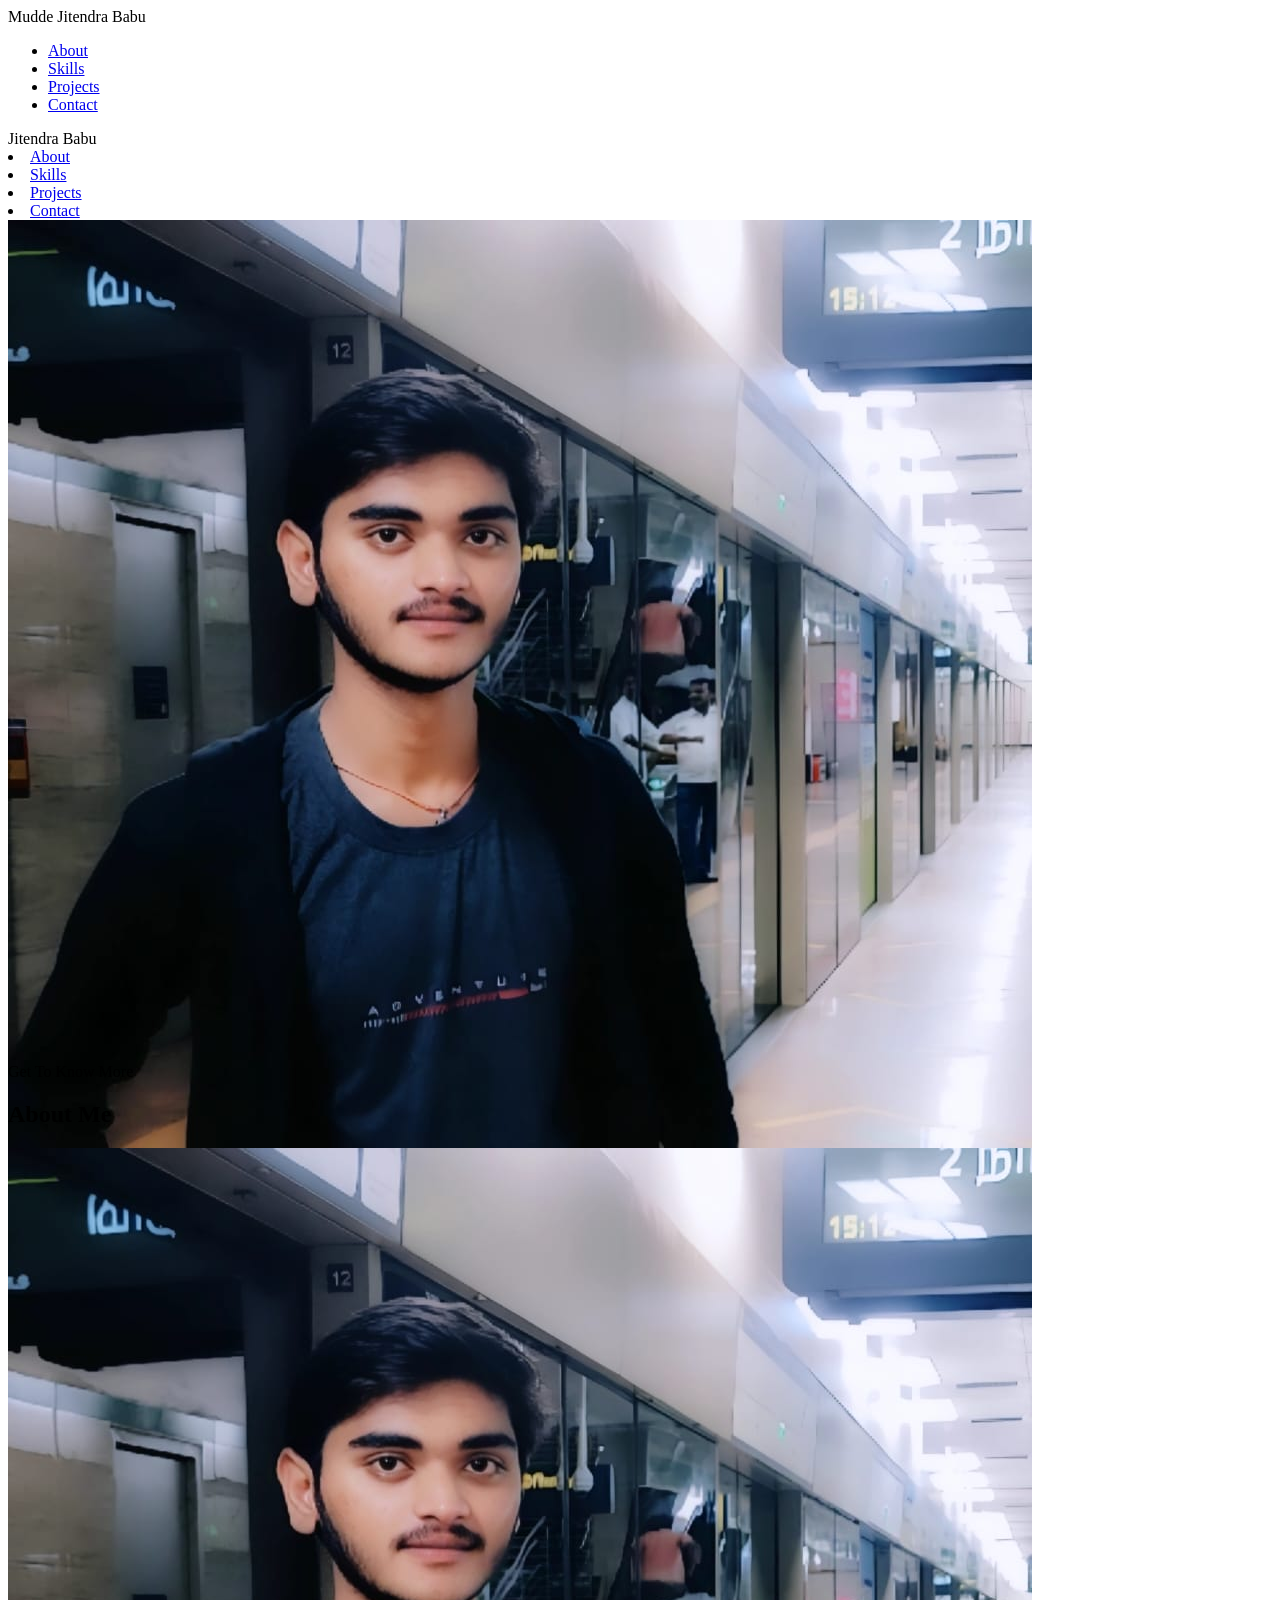
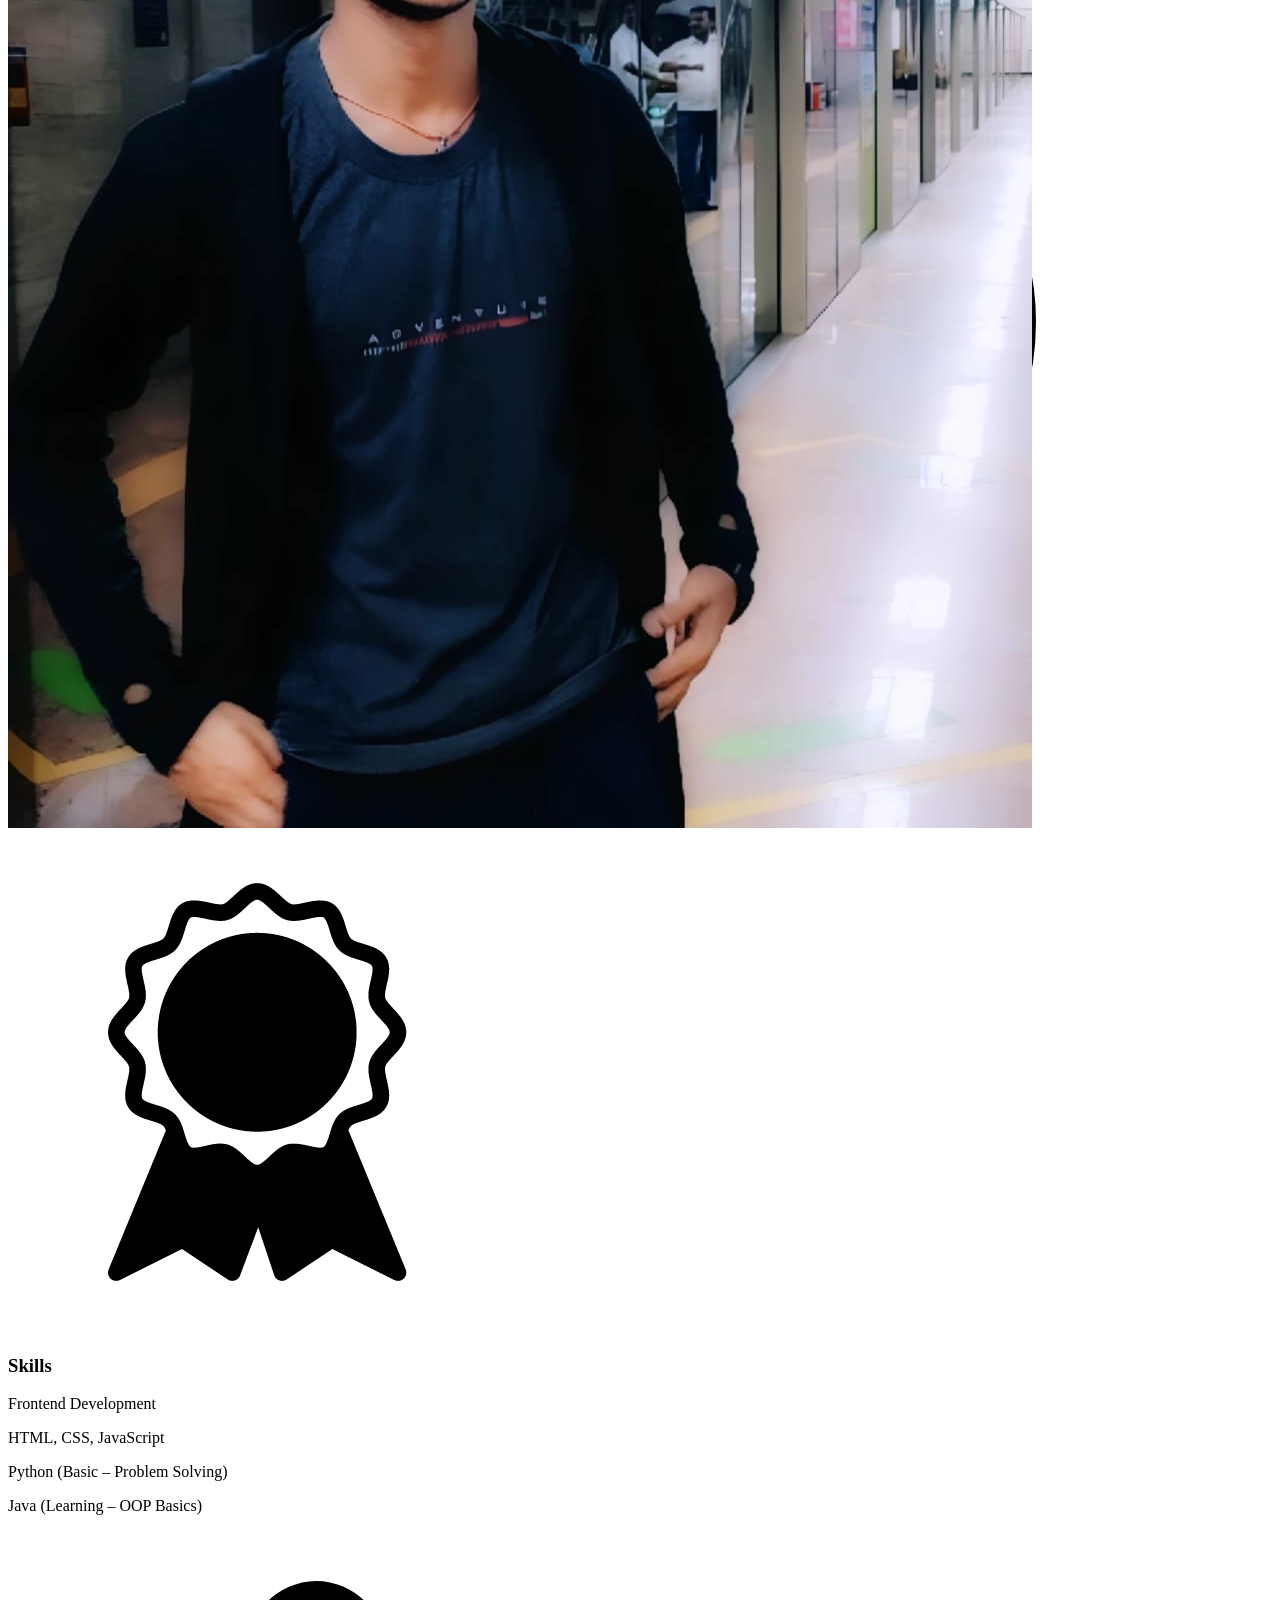
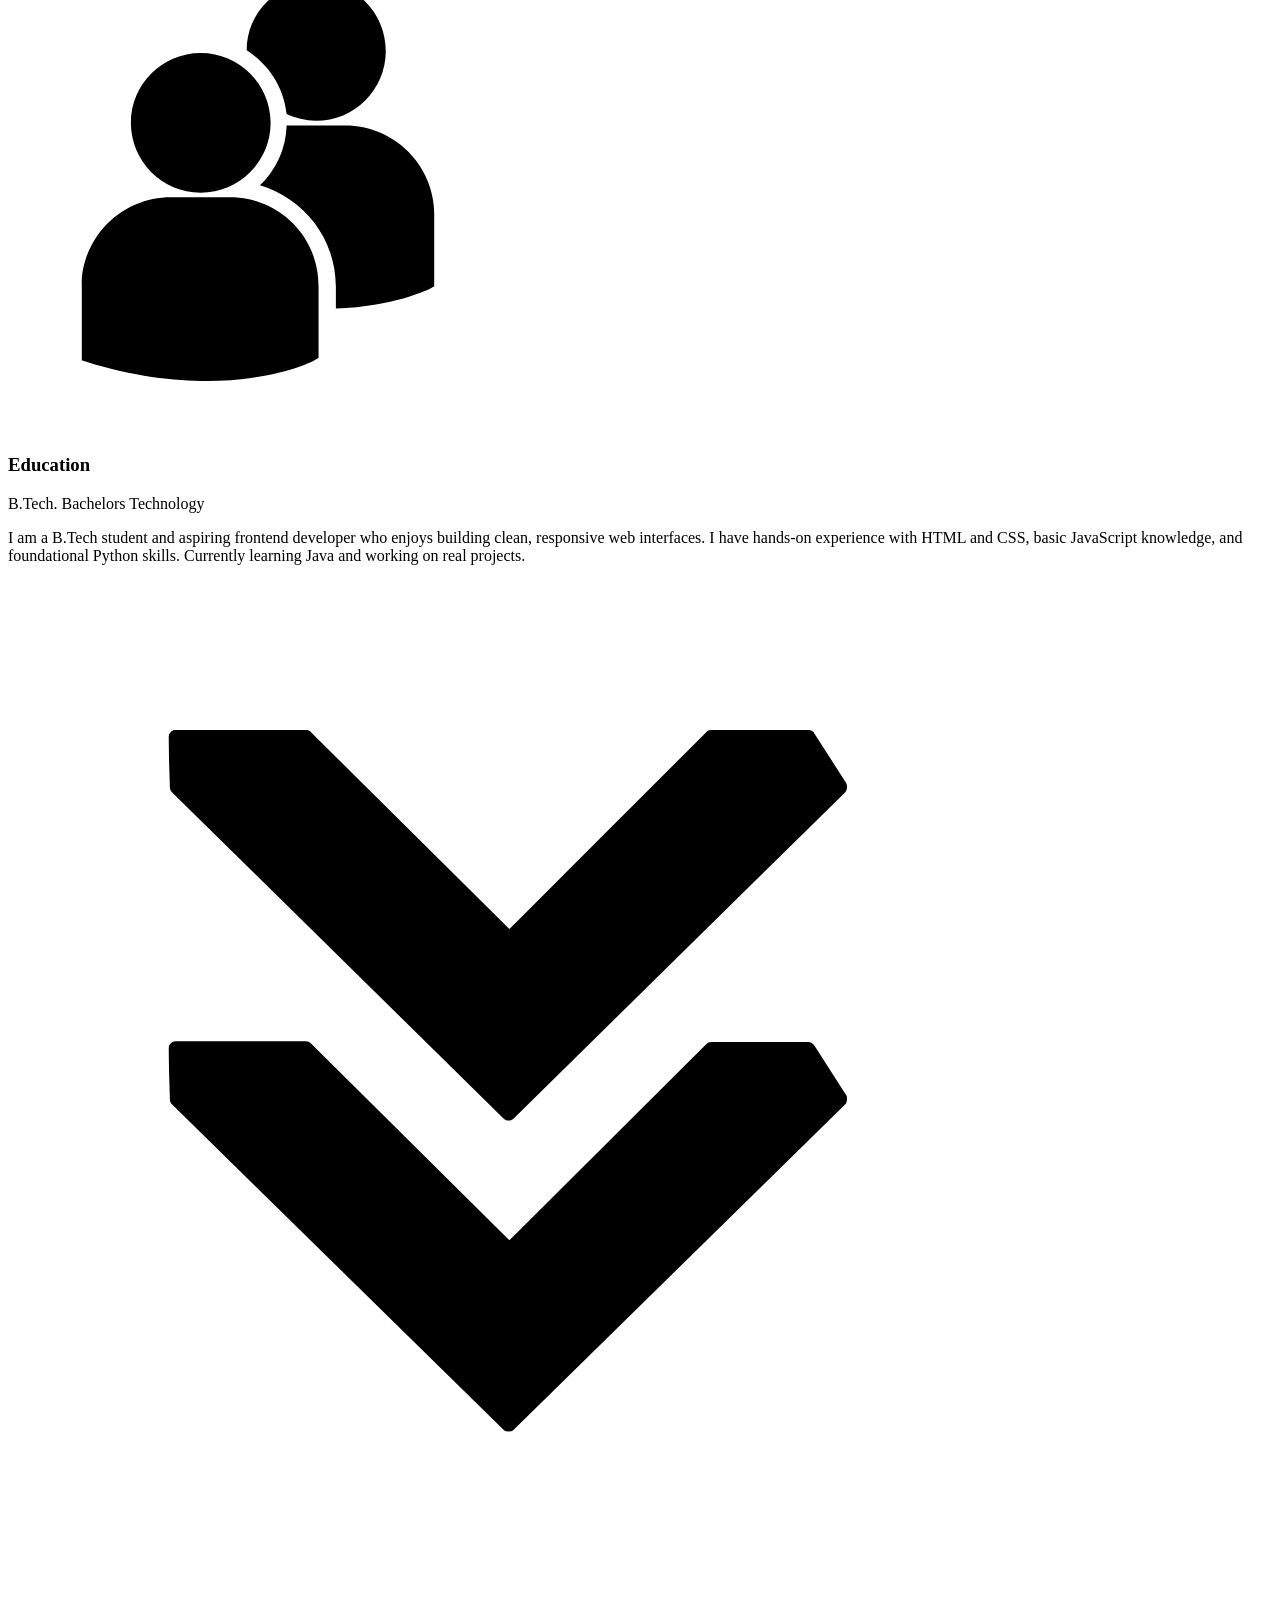
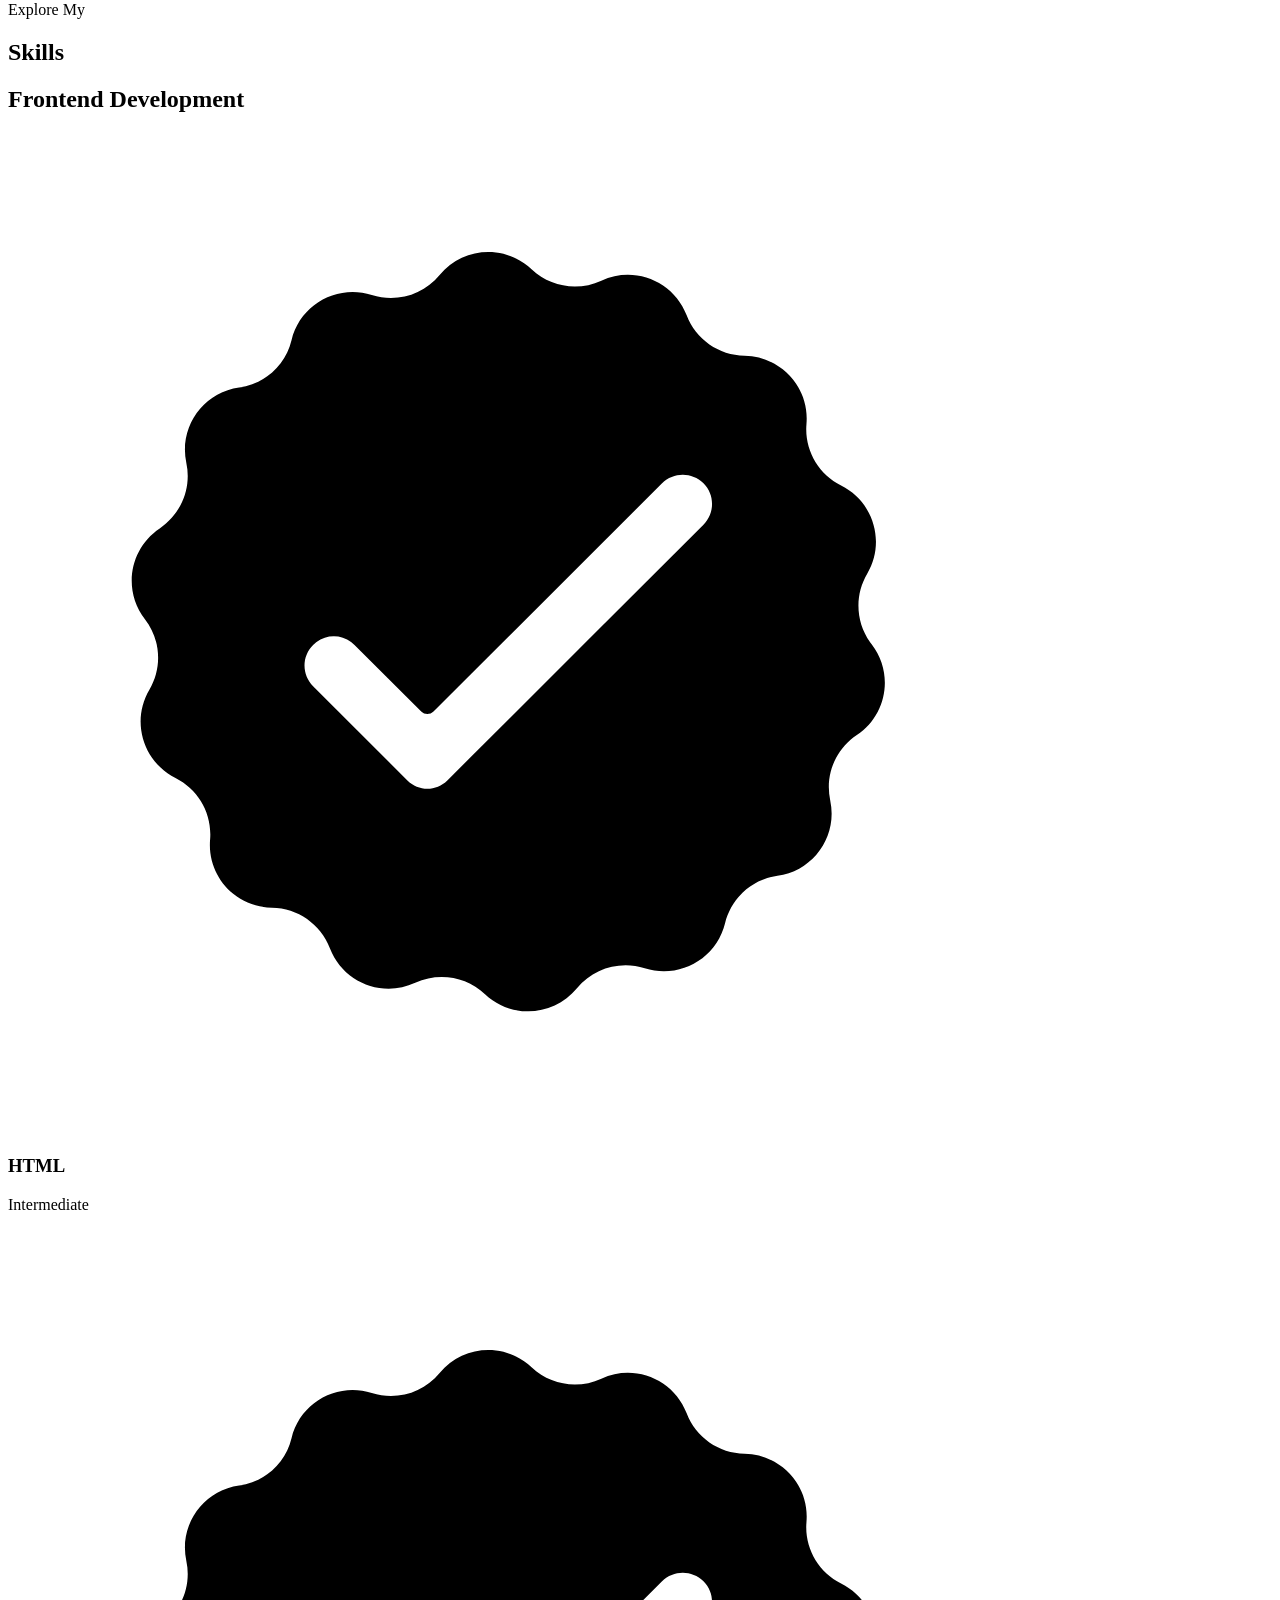
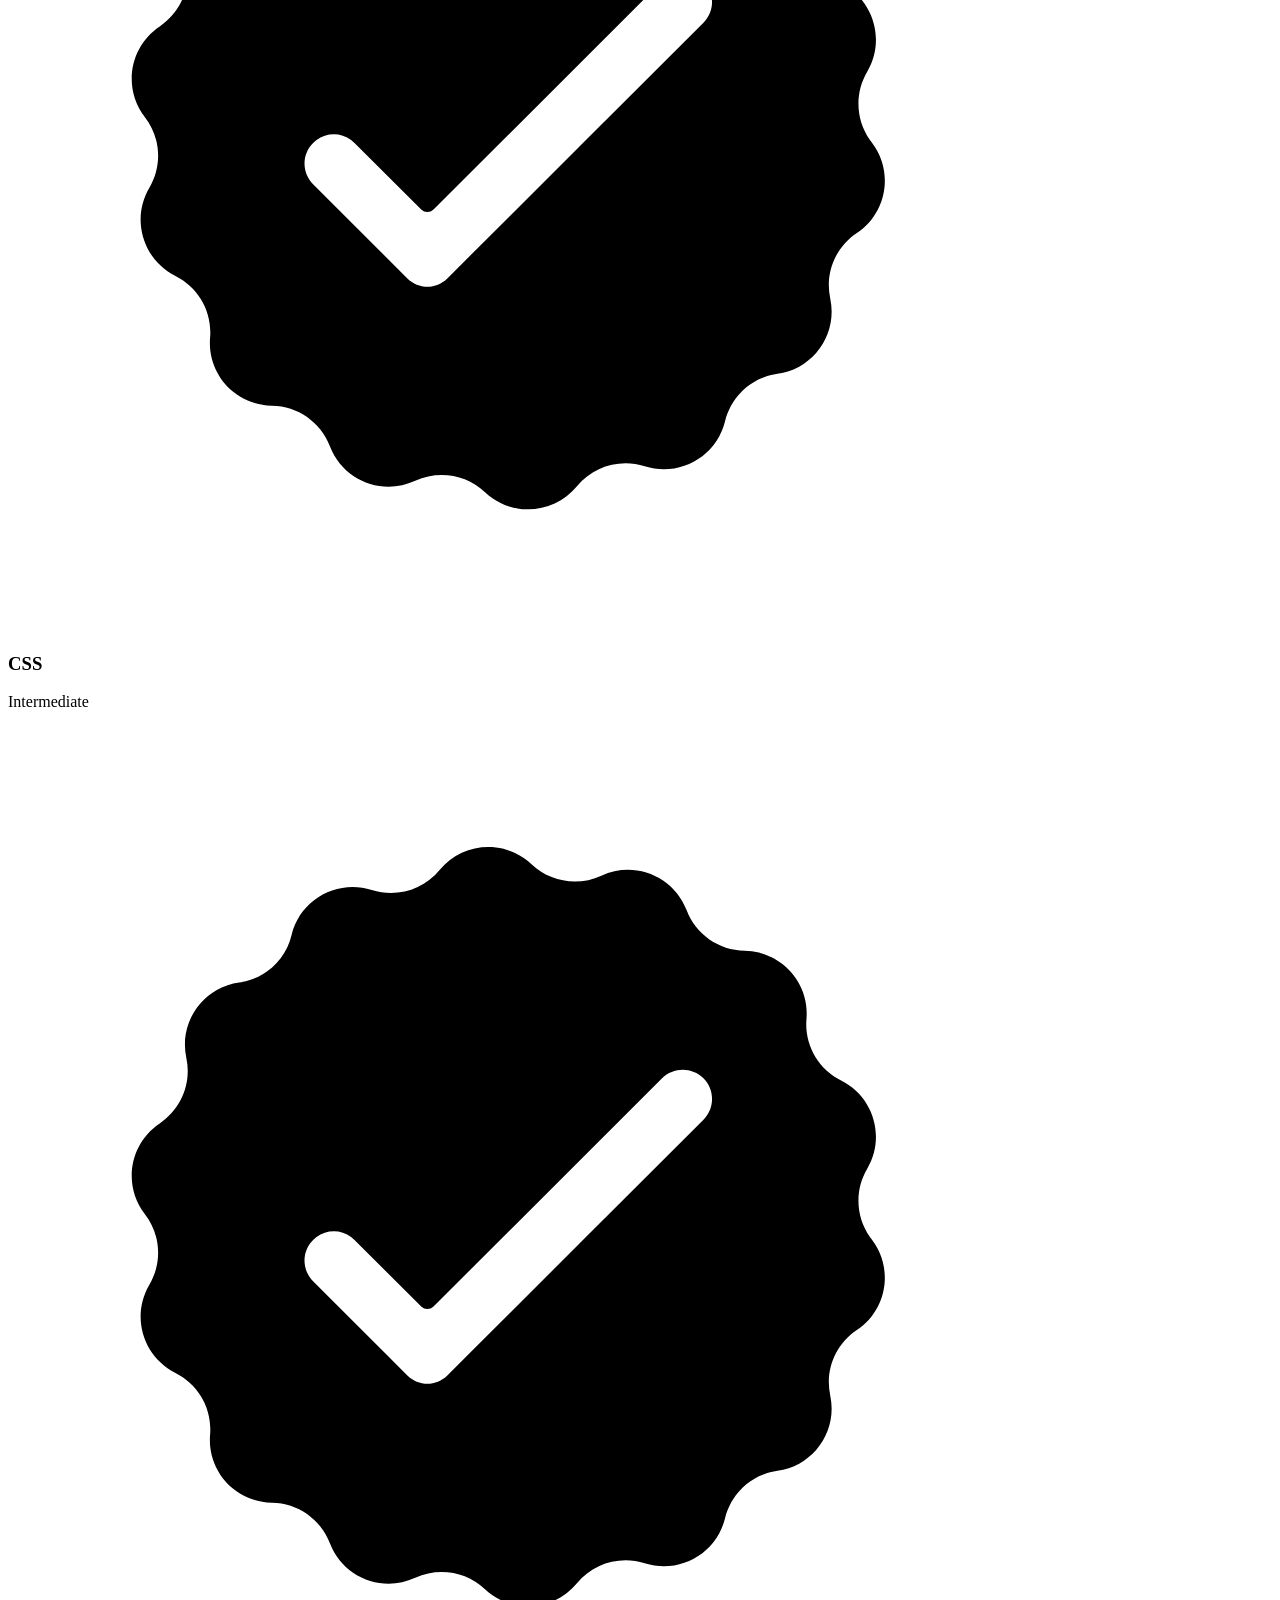
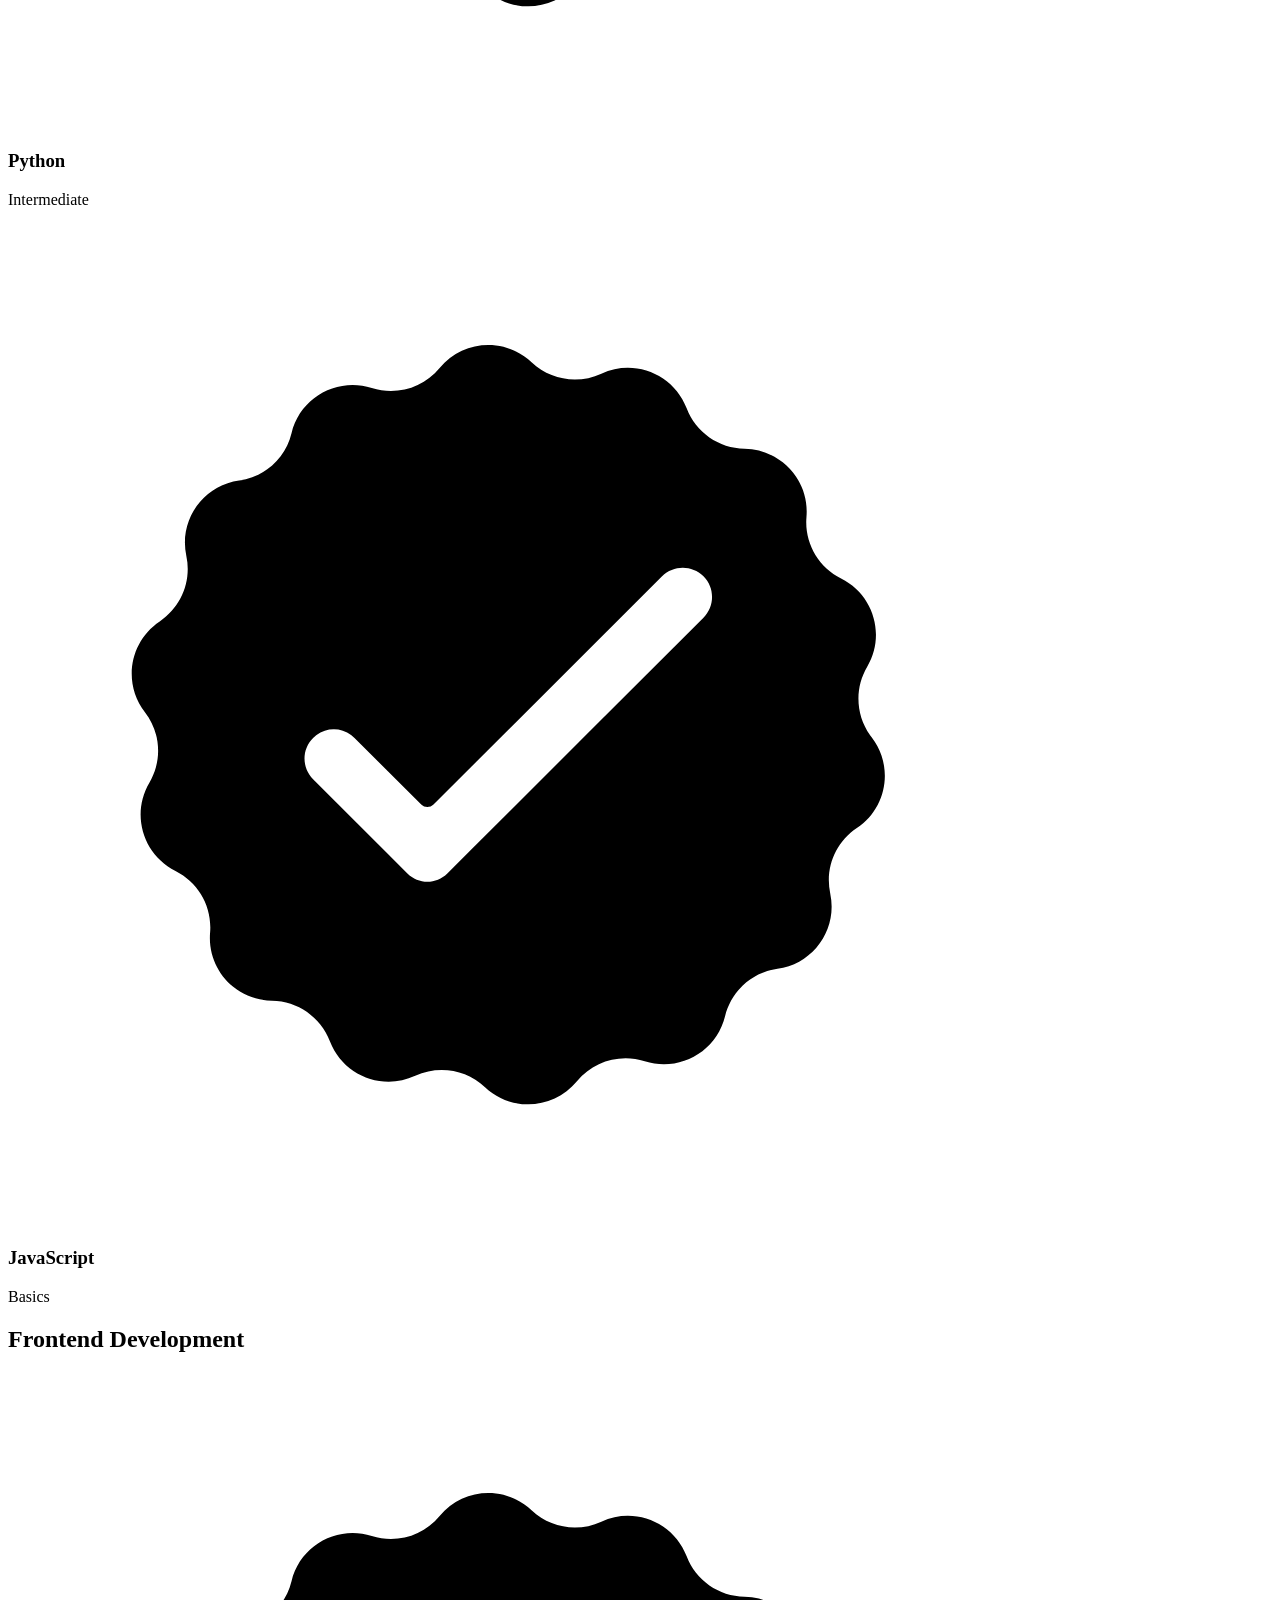
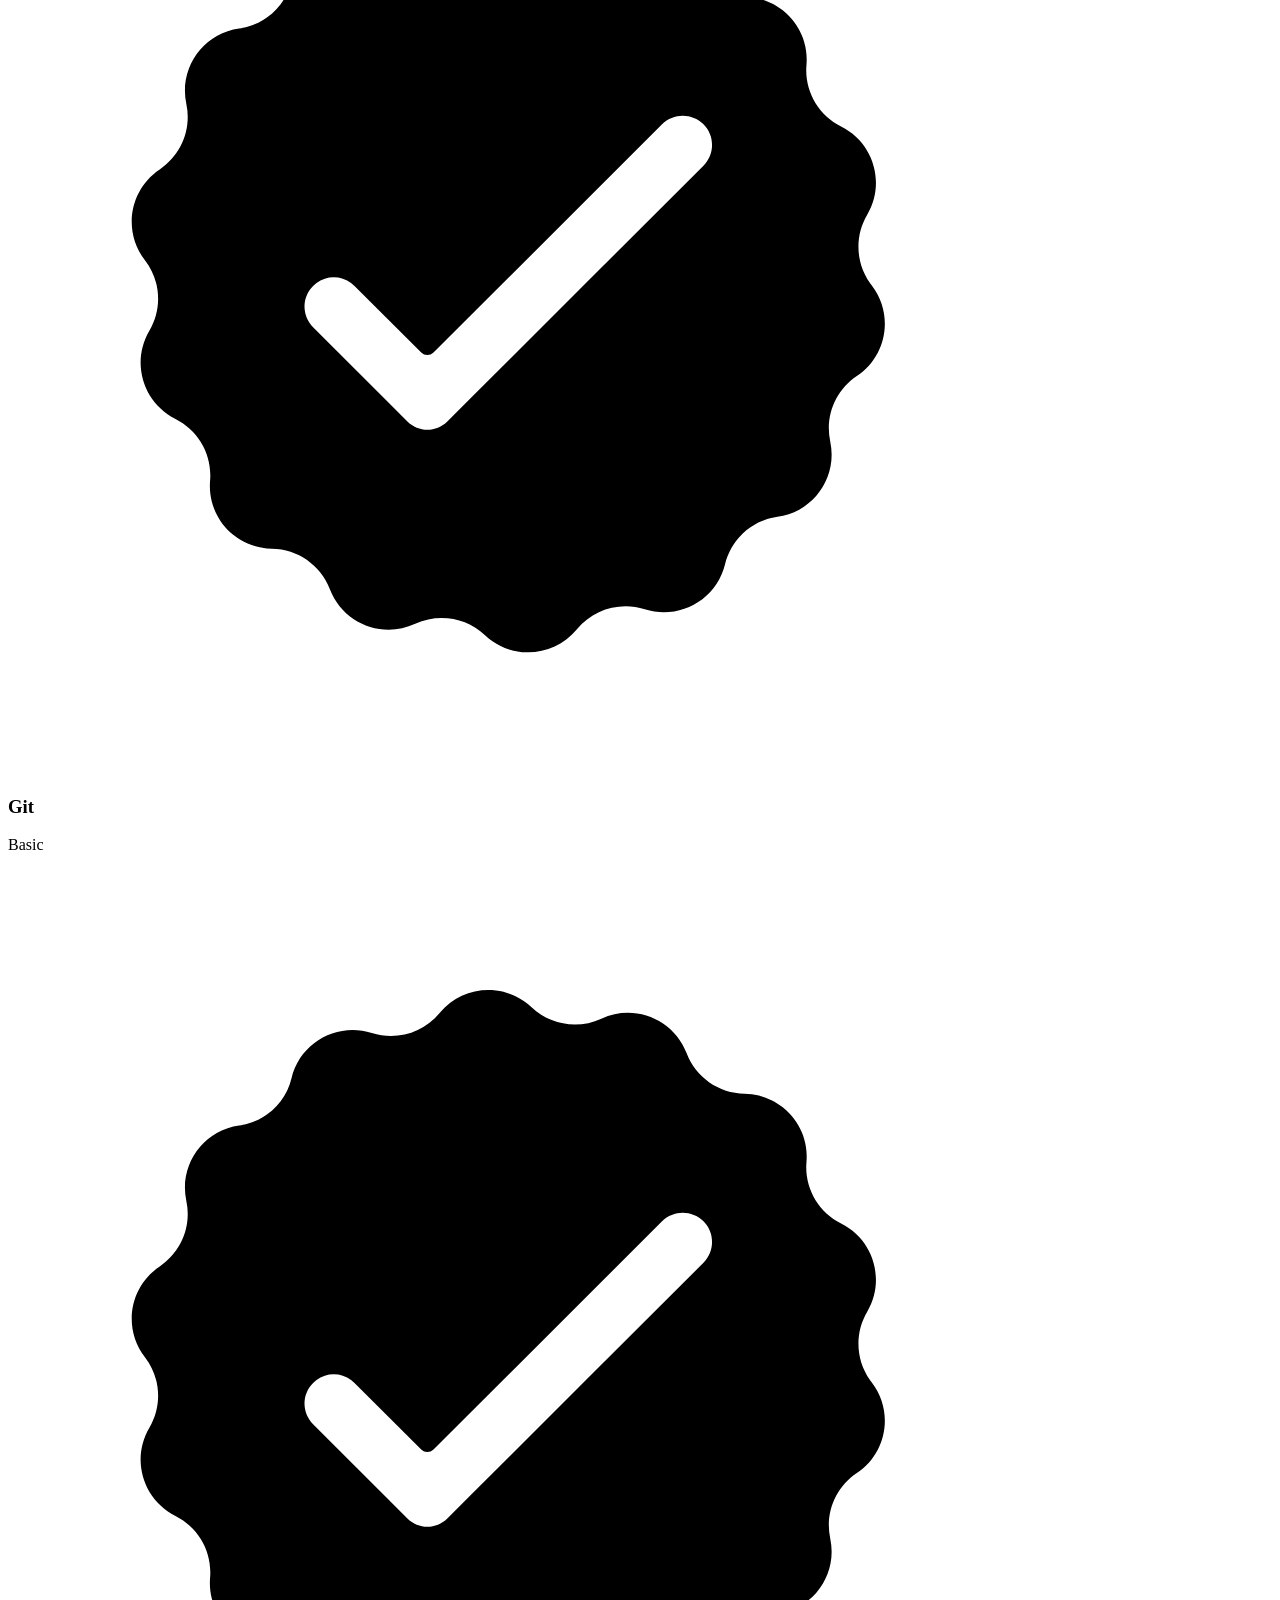
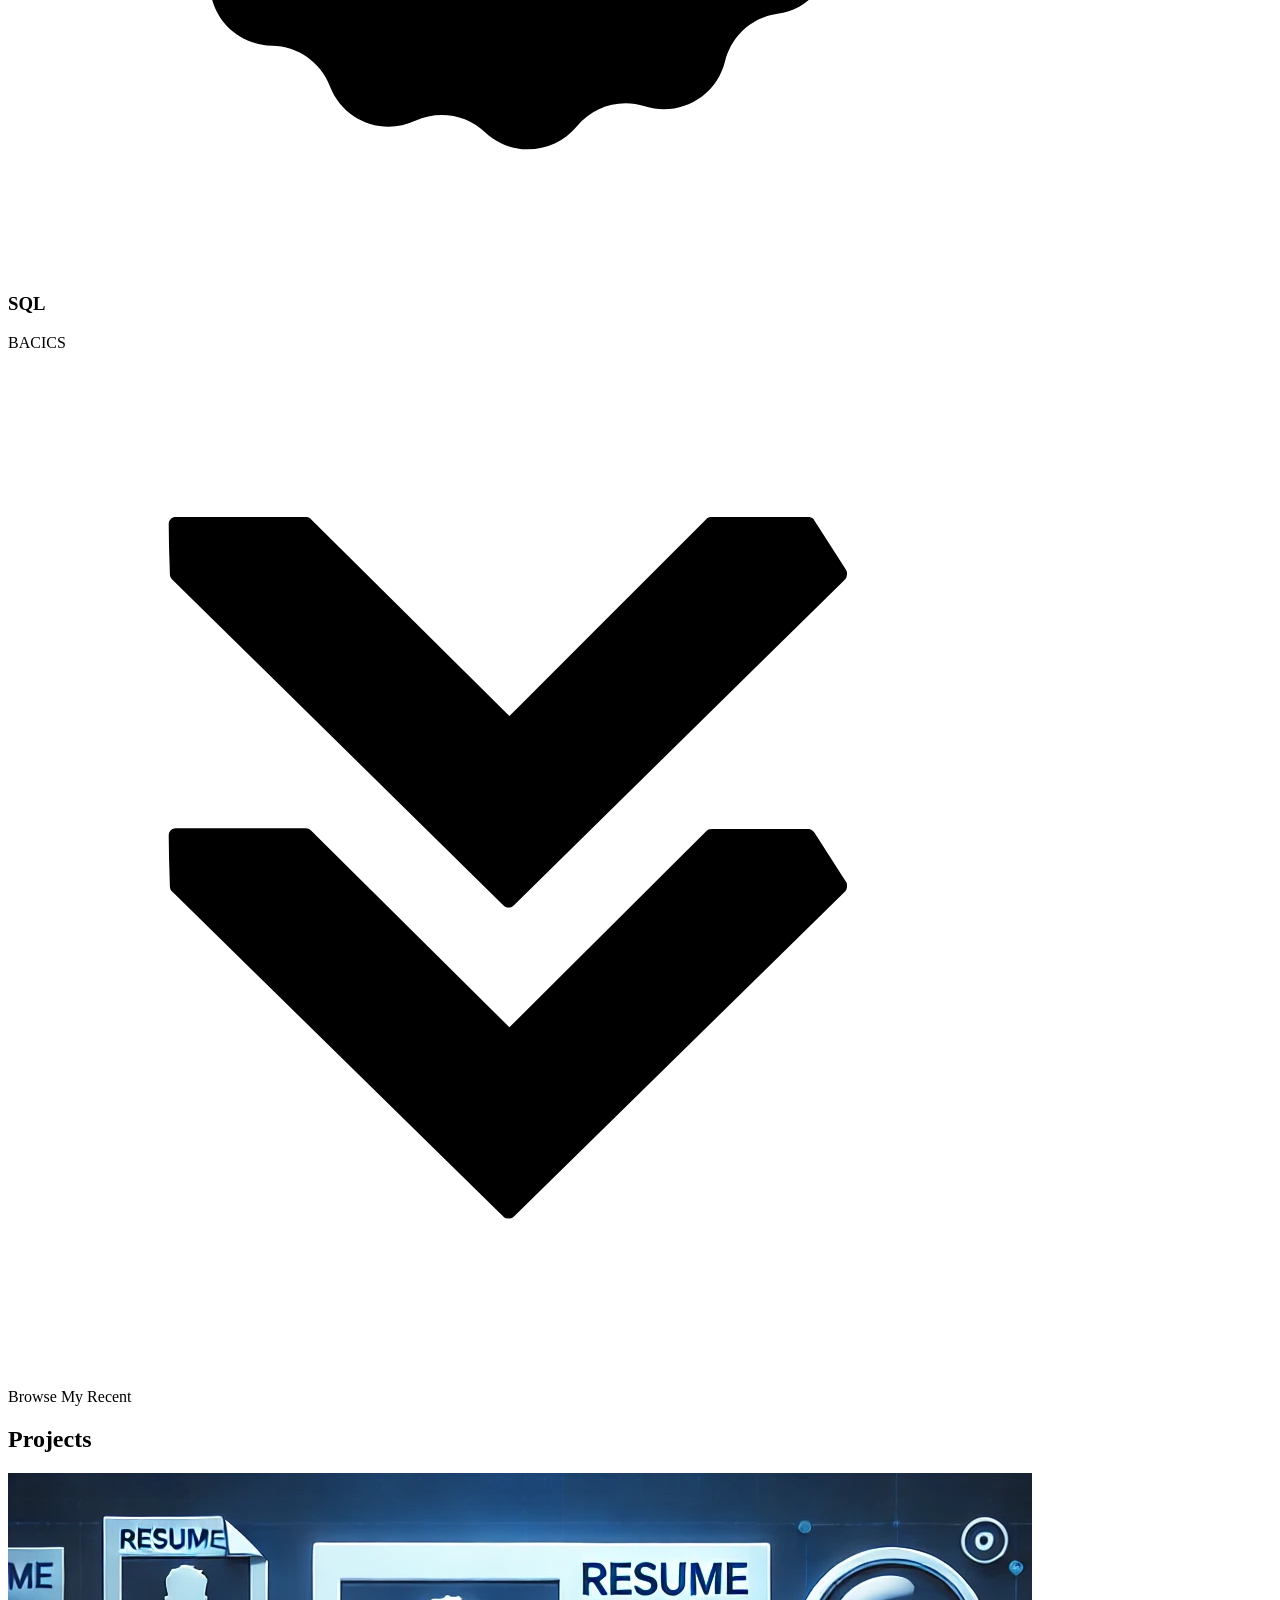
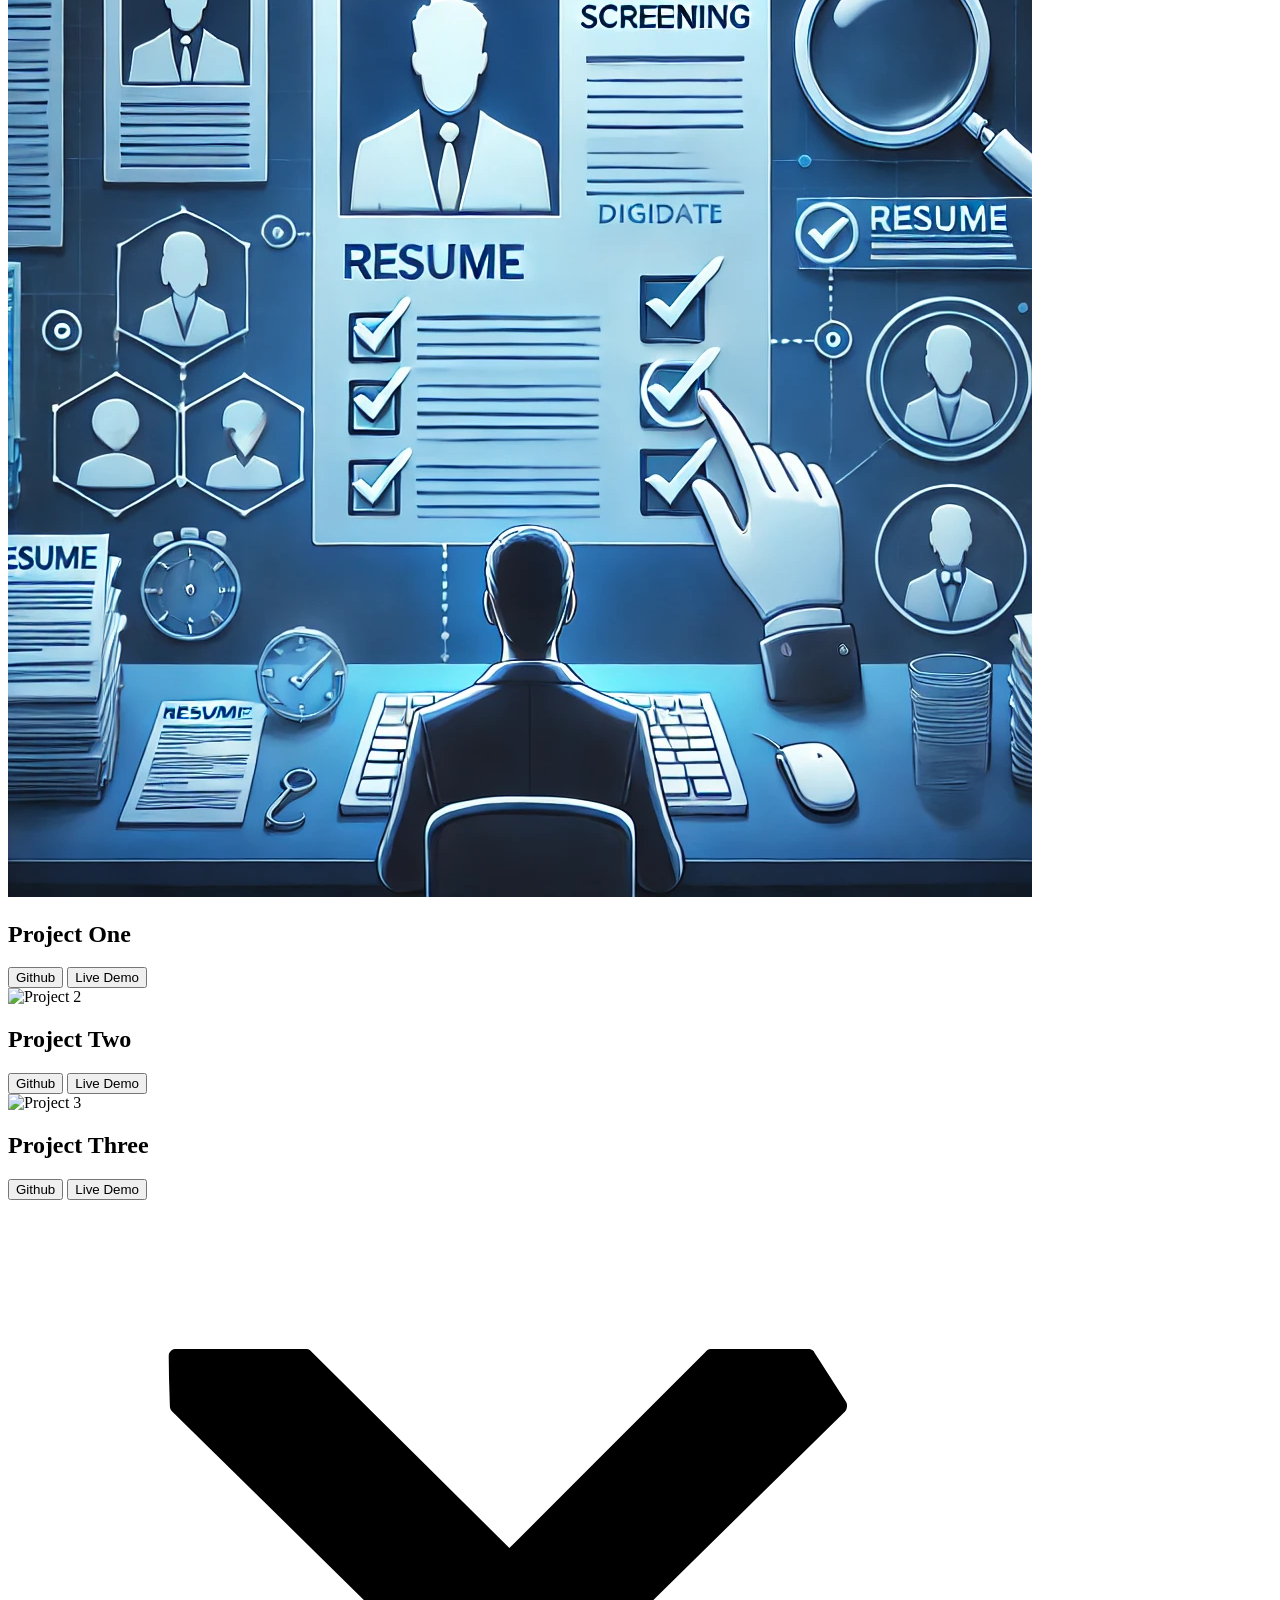
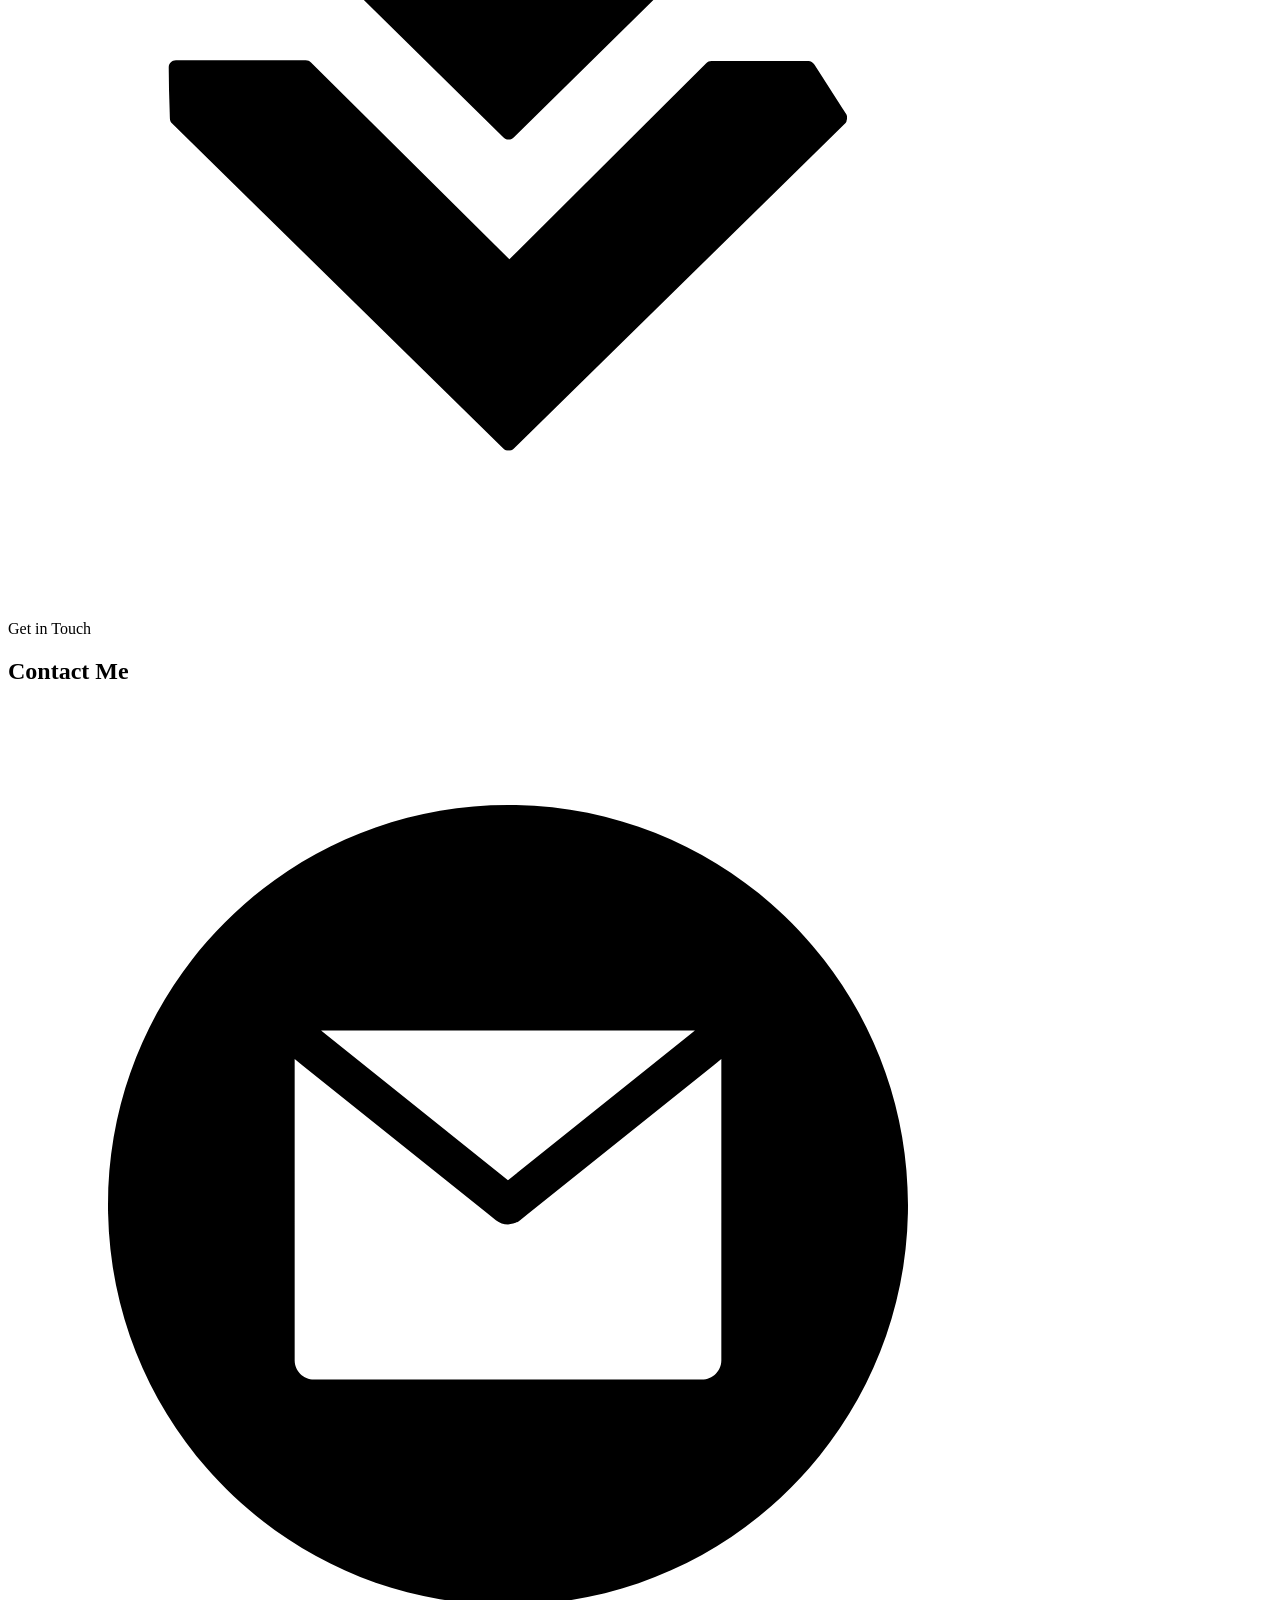
==== index.html @ 66d997d6 "Initial portfolio commit" ====
<!DOCTYPE html>
<html lang="en">
  <head>
    <meta charset="UTF-8" />
    <meta http-equiv="X-UA-Compatible" content="IE=edge" />
    <meta name="viewport" content="width=device-width, initial-scale=1.0" />
    <title>My Portfolio</title>
    <link rel="stylesheet" href="style.css" />
    <link rel="stylesheet" href="mediaqueries.css" />
  </head>
  <body>
    <nav id="desktop-nav">
      <div class="logo">Mudde Jitendra Babu</div>
      <div>
        <ul class="nav-links">
          <li><a href="#about">About</a></li>
          <li><a href="#Skills">Skills</a></li>
          <li><a href="#projects">Projects</a></li>
          <li><a href="#contact">Contact</a></li>
        </ul>
      </div>
    </nav>
    <nav id="hamburger-nav">
      <div class="logo">Jitendra Babu</div>
      <div class="hamburger-menu">
        <div class="hamburger-icon" onclick="toggleMenu()">
          <span></span>
          <span></span>
          <span></span>
        </div>
        <div class="menu-links">
          <li><a href="#about" onclick="toggleMenu()">About</a></li>
          <li><a href="#Skills" onclick="toggleMenu()">Skills</a></li>
          <li><a href="#projects" onclick="toggleMenu()">Projects</a></li>
          <li><a href="#contact" onclick="toggleMenu()">Contact</a></li>
        </div>
      </div>
    </nav>
    <section id="profile">
      <div class="section__pic-container">
        <img src="./assets/profile-pic.png" alt="Jitendra profile picture" />
      </div>
      <div class="section__text">
        <p class="section__text__p1">Hello, I'm</p>
        <h1 class="title">Mudde Jitendra Babu</h1>
        <p class="section__text__p2">Frontend Developer</p>
        <div class="btn-container">
          <button
            class="btn btn-color-2"
            onclick="window.open('./assets/M.JITENDRA_RESUME.pdf')"
          >
            Download CV
          </button>
          <button class="btn btn-color-1" onclick="location.href='./#contact'">
            Contact Info
          </button>
        </div>
        <div id="socials-container">
          <img
            src="./assets/linkedin.png"
            alt="My LinkedIn profile"
            class="icon"
            onclick="location.href='https://www.linkedin.com/'"
          />
          <img
            src="./assets/github.png"
            alt="My Github profile"
            class="icon"
            onclick="location.href='https://github.com/jithu748'"
          />
        </div>
      </div>
    </section>
    <section id="about">
      <p class="section__text__p1">Get To Know More</p>
      <h1 class="title">About Me</h1>
      <div class="section-container">
        <div class="section__pic-container">
          <img
            src="./assets/about-pic.png"
            alt="Profile picture"
            class="about-pic"
          />
        </div>
        <div class="about-details-container">
          <div class="about-containers">
            <div class="details-container">
              <img
                src="./assets/Skills.png"
                alt="Skills icon"
                class="icon"
              />
              <h3>Skills</h3>
              <p>Frontend Development</p>
              <p>HTML, CSS, JavaScript</p>
              <p>Python (Basic – Problem Solving)</p>
              <p>Java (Learning – OOP Basics)</p>
            </div>
            <div class="details-container">
              <img
                src="./assets/education.png"
                alt="Education icon"
                class="icon"
              />
              <h3>Education</h3>
              <p>B.Tech. Bachelors Technology</p>
            </div>
          </div>
          <div class="text-container">
            <p>
              I am a B.Tech student and aspiring frontend developer who enjoys building clean,
          responsive web interfaces. I have hands-on experience with HTML and CSS, basic
          JavaScript knowledge, and foundational Python skills. Currently learning Java
          and working on real projects.
            </p>
          </div>
        </div>
      </div>
      <img
        src="./assets/arrow.png"
        alt="Arrow icon"
        class="icon arrow"
        onclick="location.href='./#experience'"
      />
    </section>
    <section id="Skills">
      <p class="section__text__p1">Explore My</p>
      <h1 class="title">Skills</h1>
      <div class="experience-details-container">
        <div class="about-containers">
          <div class="details-container">
            <h2 class="experience-sub-title">Frontend Development</h2>
            <div class="article-container">
              <article>
                <img
                  src="./assets/checkmark.png"
                  alt="Skills icon"
                  class="icon"
                />
                <div>
                  <h3>HTML</h3>
                  <p>Intermediate</p>
                </div>
              </article>
              <article>
                <img
                  src="./assets/checkmark.png"
                  alt="Skills icon"
                  class="icon"
                />
                <div>
                  <h3>CSS</h3>
                  <p>Intermediate</p>
                </div>
              </article>
              <article>
                <img
                  src="./assets/checkmark.png"
                  alt="Experience icon"
                  class="icon"
                />
                <div>
                  <h3>Python</h3>
                  <p>Intermediate</p>
                </div>
              </article>
              <article>
                <img
                  src="./assets/checkmark.png"
                  alt="Skills icon"
                  class="icon"
                />
                <div>
                  <h3>JavaScript</h3>
                  <p>Basics</p>
                </div>
              </article>
            </div>
          </div>
          <div class="details-container">
            <h2 class="experience-sub-title">Frontend Development</h2>
            <div class="article-container">
              <article>
                <img
                  src="./assets/checkmark.png"
                  alt="Skills icon"
                  class="icon"
                />
                <div>
                  <h3>Git</h3>
                  <p>Basic</p>
                </div>
              </article>
              <article>
                <img
                  src="./assets/checkmark.png"
                  alt="Skills icon"
                  class="icon"
                />
                <div>
                  <h3>SQL</h3>
                  <p>BACICS</p>
                </div>
              </article>
            </div>
          </div>
        </div>
      </div>
      <img
        src="./assets/arrow.png"
        alt="Arrow icon"
        class="icon arrow"
        onclick="location.href='./#projects'"
      />
    </section>
    <section id="projects">
      <p class="section__text__p1">Browse My Recent</p>
      <h1 class="title">Projects</h1>
      <div class="experience-details-container">
        <div class="about-containers">
          <div class="details-container color-container">
            <div class="article-container">
              <img
                src="./assets/project-1.png"
                alt="Project 1"
                class="project-img"
              />
            </div>
            <h2 class="experience-sub-title project-title">Project One</h2>
            <div class="btn-container">
              <button
                class="btn btn-color-2 project-btn"
                onclick="location.href='https://github.com/jithu748'"
              >
                Github
              </button>
              <button
                class="btn btn-color-2 project-btn"
                onclick="location.href='https://resume-screening-12.onrender.com/'"
              >
                Live Demo
              </button>
            </div>
          </div>
          <div class="details-container color-container">
            <div class="article-container">
              <img
                src="./assets/project-2.png"
                alt="Project 2"
                class="project-img"
              />
            </div>
            <h2 class="experience-sub-title project-title">Project Two</h2>
            <div class="btn-container">
              <button
                class="btn btn-color-2 project-btn"
                onclick="location.href='https://github.com/jithu748'"
              >
                Github
              </button>
              <button
                class="btn btn-color-2 project-btn"
                onclick="location.href='https://github.com/'"
              >
                Live Demo
              </button>
            </div>
          </div>
          <div class="details-container color-container">
            <div class="article-container">
              <img
                src="./assets/project-3.png"
                alt="Project 3"
                class="project-img"
              />
            </div>
            <h2 class="experience-sub-title project-title">Project Three</h2>
            <div class="btn-container">
              <button
                class="btn btn-color-2 project-btn"
                onclick="location.href='https://github.com/jithu748'"
              >
                Github
              </button>
              <button
                class="btn btn-color-2 project-btn"
                onclick="location.href='https://github.com/'"
              >
                Live Demo
              </button>
            </div>
          </div>
        </div>
      </div>
      <img
        src="./assets/arrow.png"
        alt="Arrow icon"
        class="icon arrow"
        onclick="location.href='./#contact'"
      />
    </section>
    <section id="contact">
      <p class="section__text__p1">Get in Touch</p>
      <h1 class="title">Contact Me</h1>
      <div class="contact-info-upper-container">
        <div class="contact-info-container">
          <img
            src="./assets/email.png"
            alt="Email icon"
            class="icon contact-icon email-icon"
          />
          <p><a href="https://mail.google.com/mail/u/0/#inbox">muddejitendrababu@gmail.com</a></p>
        </div>
        <div class="contact-info-container">
          <img
            src="./assets/linkedin.png"
            alt="LinkedIn icon"
            class="icon contact-icon"
          />
          <p><a href="https://www.linkedin.com/feed/">LinkedIn</a></p>
        </div>
      </div>
    </section>
    <footer>
      <nav>
        <div class="nav-links-container">
          <ul class="nav-links">
            <li><a href="#about">About</a></li>
            <li><a href="#Skills">Skills</a></li>
            <li><a href="#projects">Projects</a></li>
            <li><a href="#contact">Contact</a></li>
          </ul>
        </div>
      </nav>
      <p>Copyright &#169; 2023 Jitendrababu</p>
    </footer>
    <script src="script.js"></script>
  </body>
</html>
---- mediaqueries.css ----
@media screen and (max-width: 1400px) {
    #profile {
        height: 83vh;
        margin-bottom: 6rem;
    }
    .about-containers {
        flex-wrap: wrap;
    }
}




@media screen and (max-width: 1200px) {
    #desktop-nav {
        display: none;
    }
    #hamburger-nav {
        display: flex;
    }
    #experience,
    .experience-details-container {
        margin-top:2rem
    }
    #profile,
    .section-container {
        display: block;
    }
    .arrow {
        display: none;
    }
    section,
    .section-container {
        height:fit-content
    }
    section {
        margin: 0.5%;
    }
    .section__pic__container {
        width: 275px;
        height: 275px;
        margin: 0 auto 2rem;
    }
    .about-containers {
        margin-top: 0;
    }
}

@media screen and (max-width: 600px) {
    #contact,
    footer {
        height: 40vh;
    }
    #profile {
        height: 83vh;
        margin-bottom: 0;
    }
    article {
        font-size: 1rem;
    }
    footer nav {
        height: fit-content;
        margin-bottom: 2rem;
    }
    .about-container, .contact-info-container,
    .btn-container {
        flex-wrap: wrap;
    }
    .contact-info-container {
        margin: 0;
    }
    .contact-info-container p ,.nav-links li a {
        font-size: 1rem;
    }
    .Skills-sub-title {
        font-size: 1.25rem;
    }
    .logo {
        font-size: 1.5rem;
    }
    .nav-links {
        flex-direction: column;
        gap: 0.5rem;
        text-align: center;
    }
    .section__pic__container {
        width: auto;
        height: 46vw;
        justify-content: center;
    }
    .section__text__p2 {
        font-size: 1.25rem;
    }
    .title {
        font-size: 2rem;
    }
    .text-container {
        text-align: justify;
    }
}
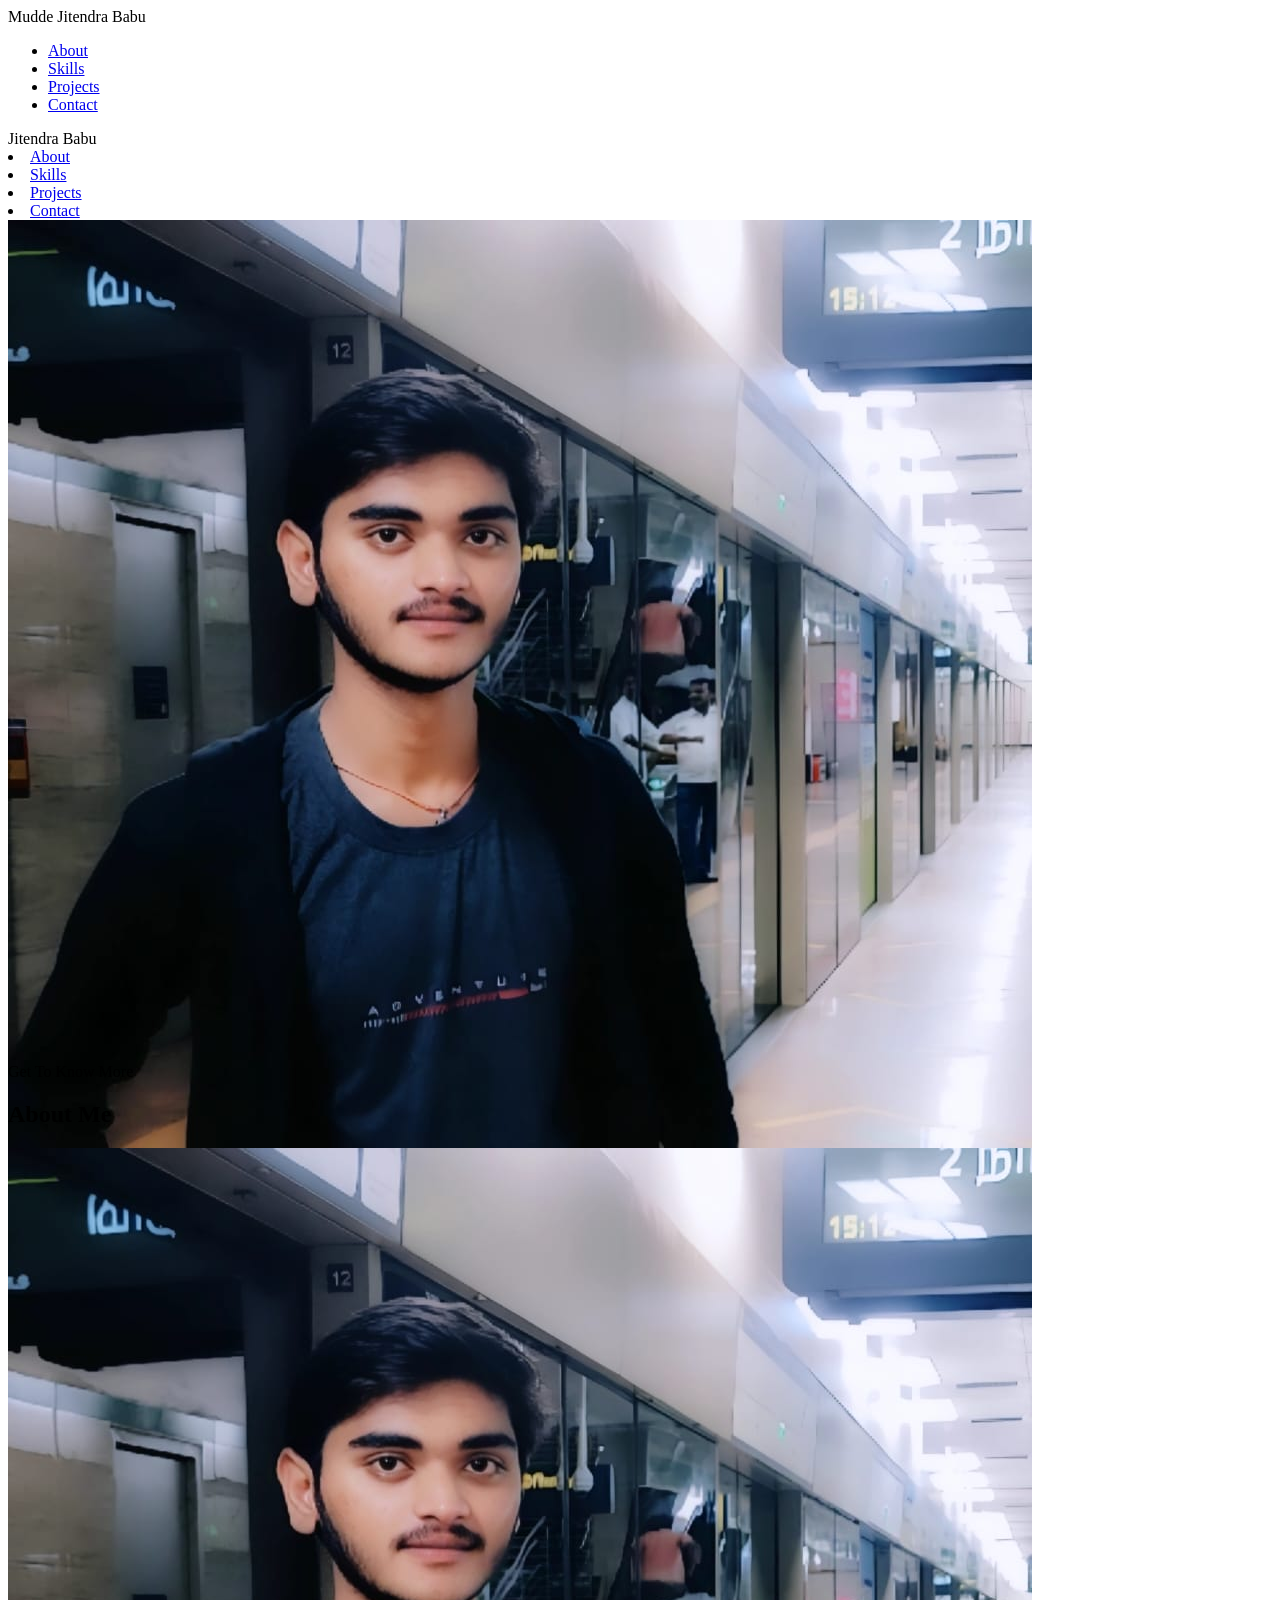
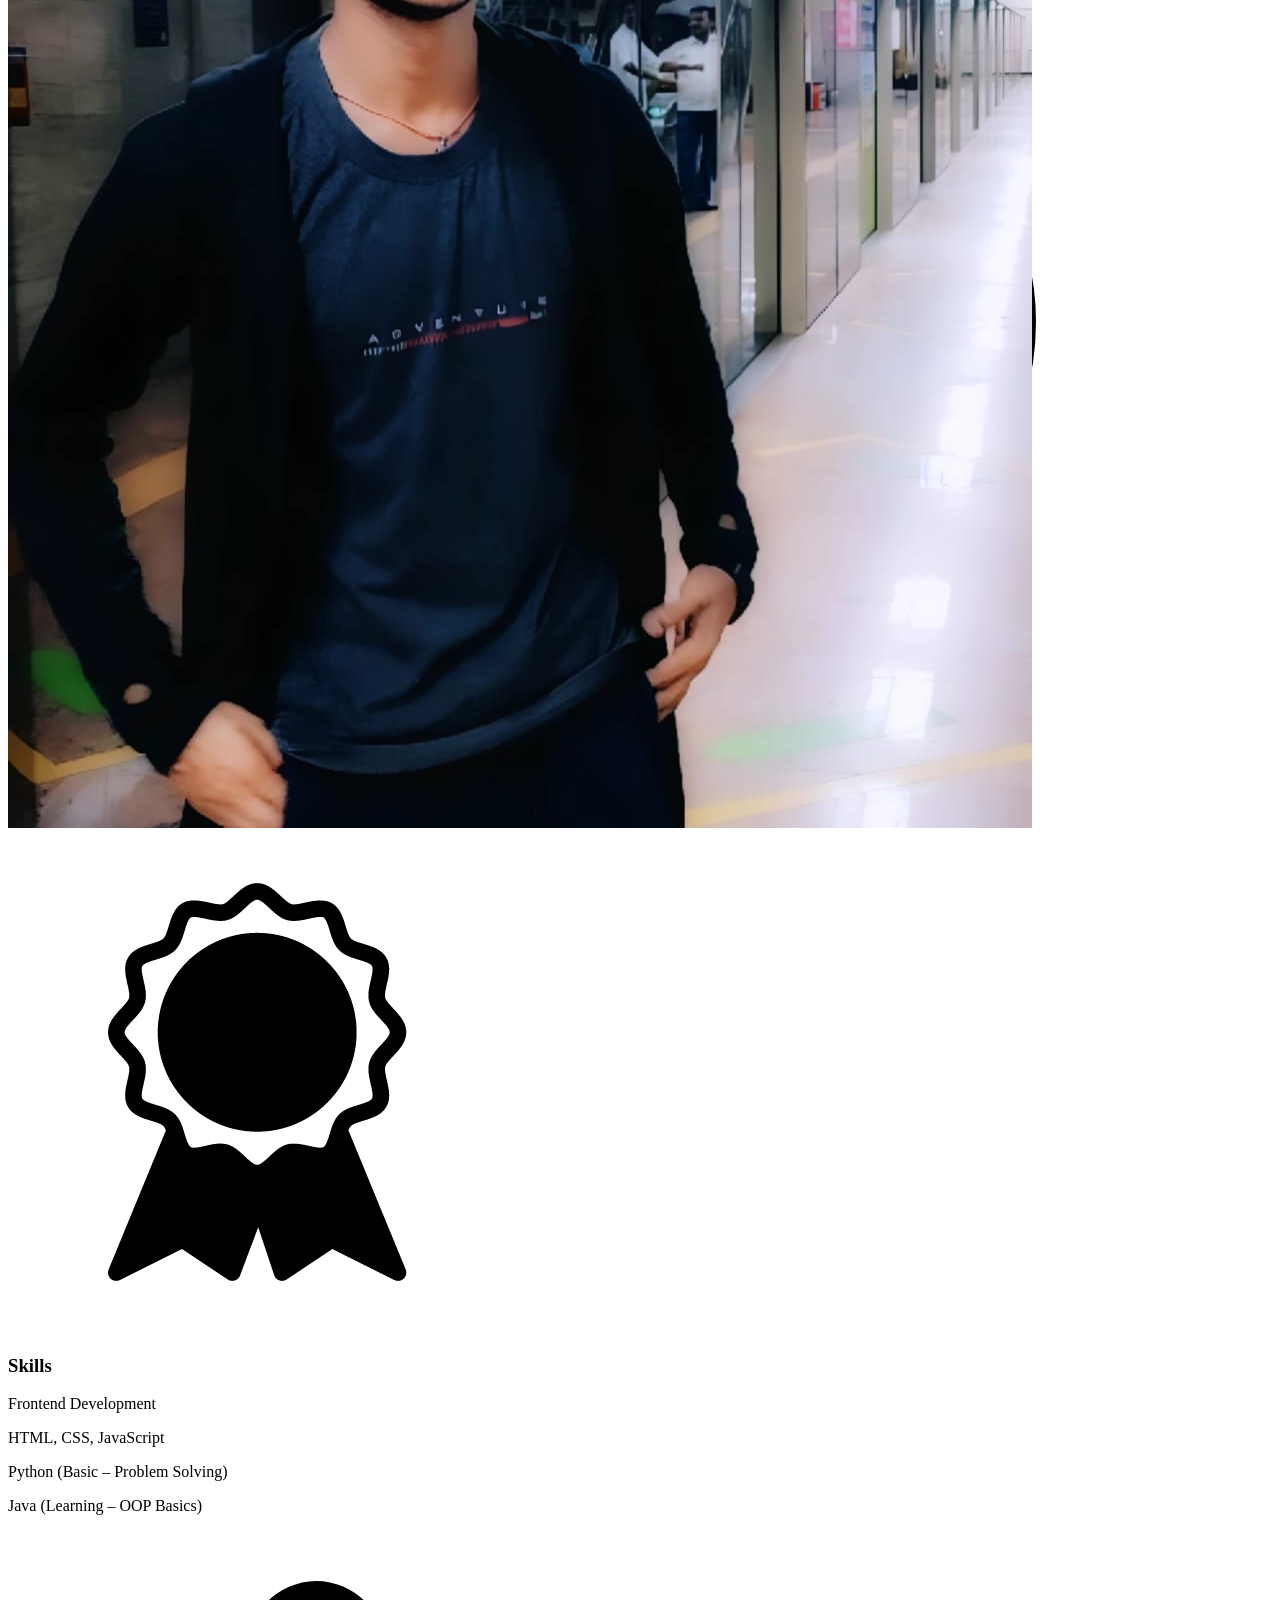
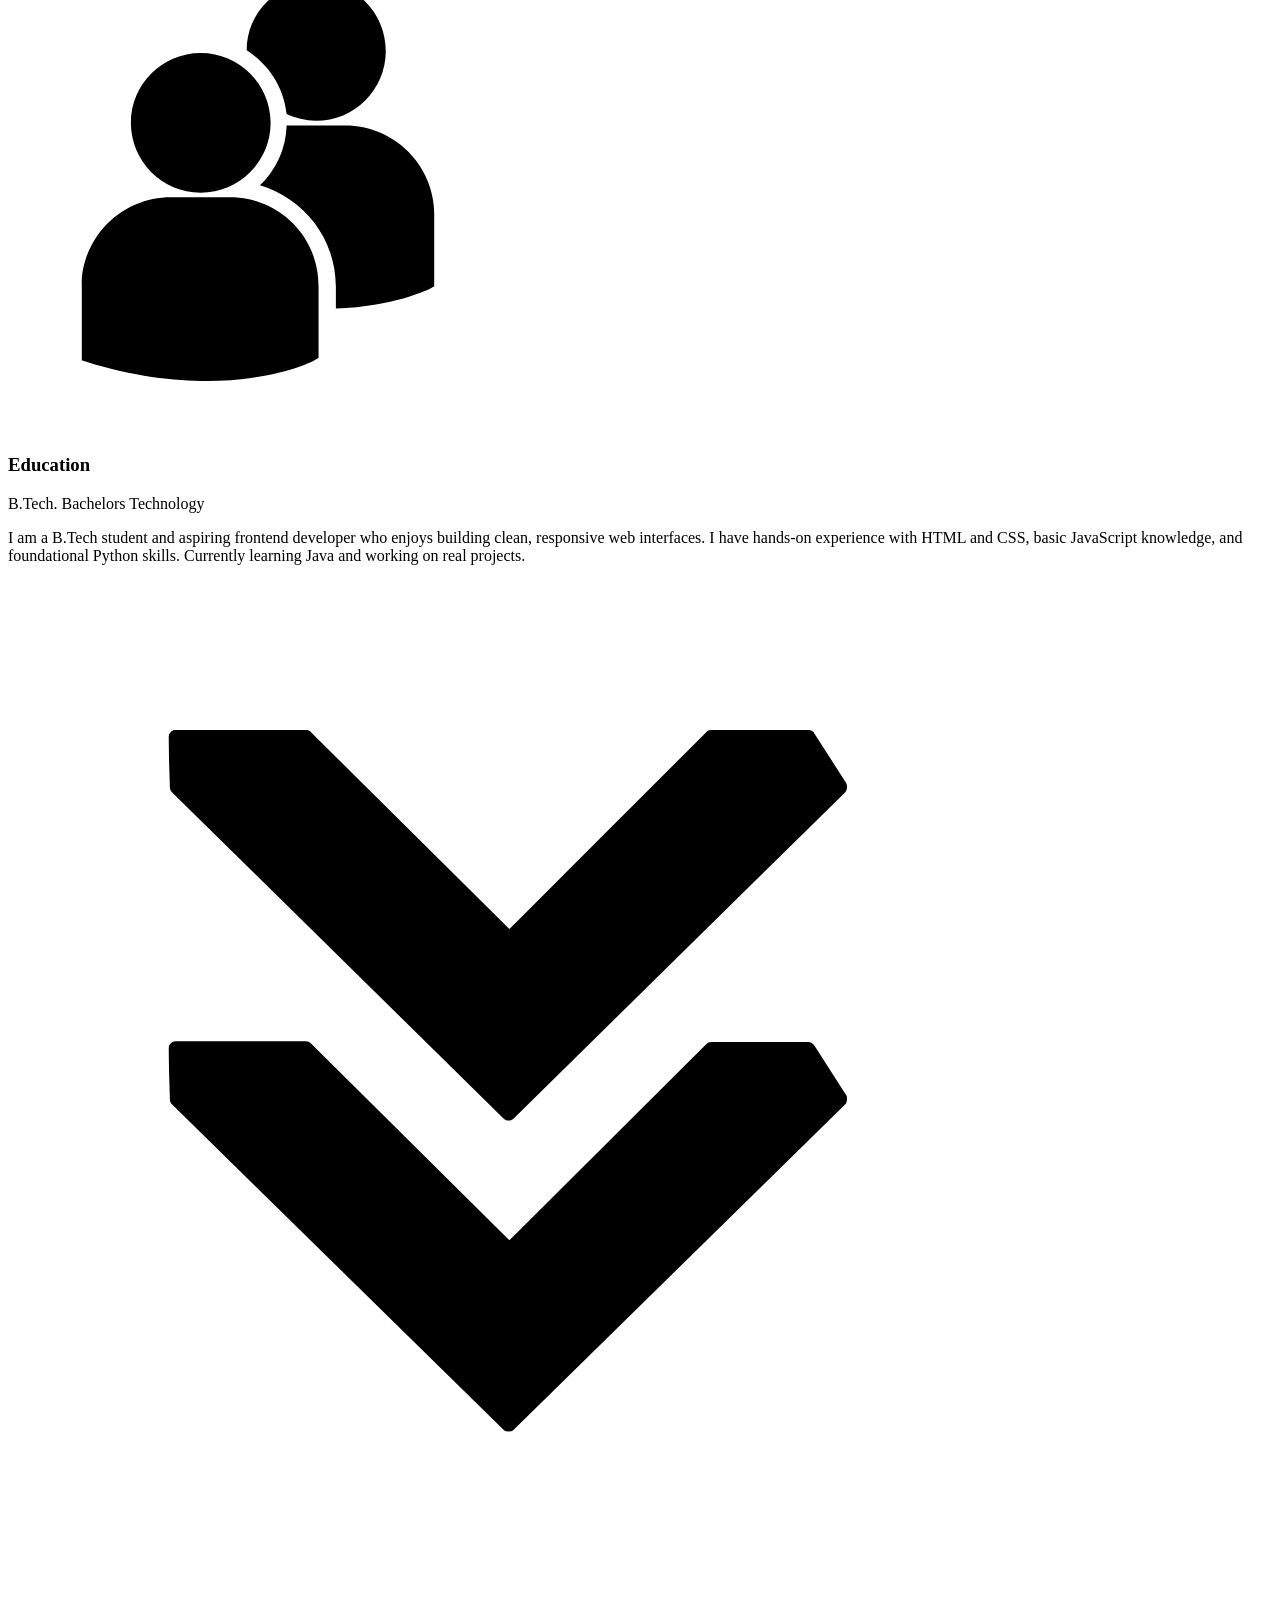
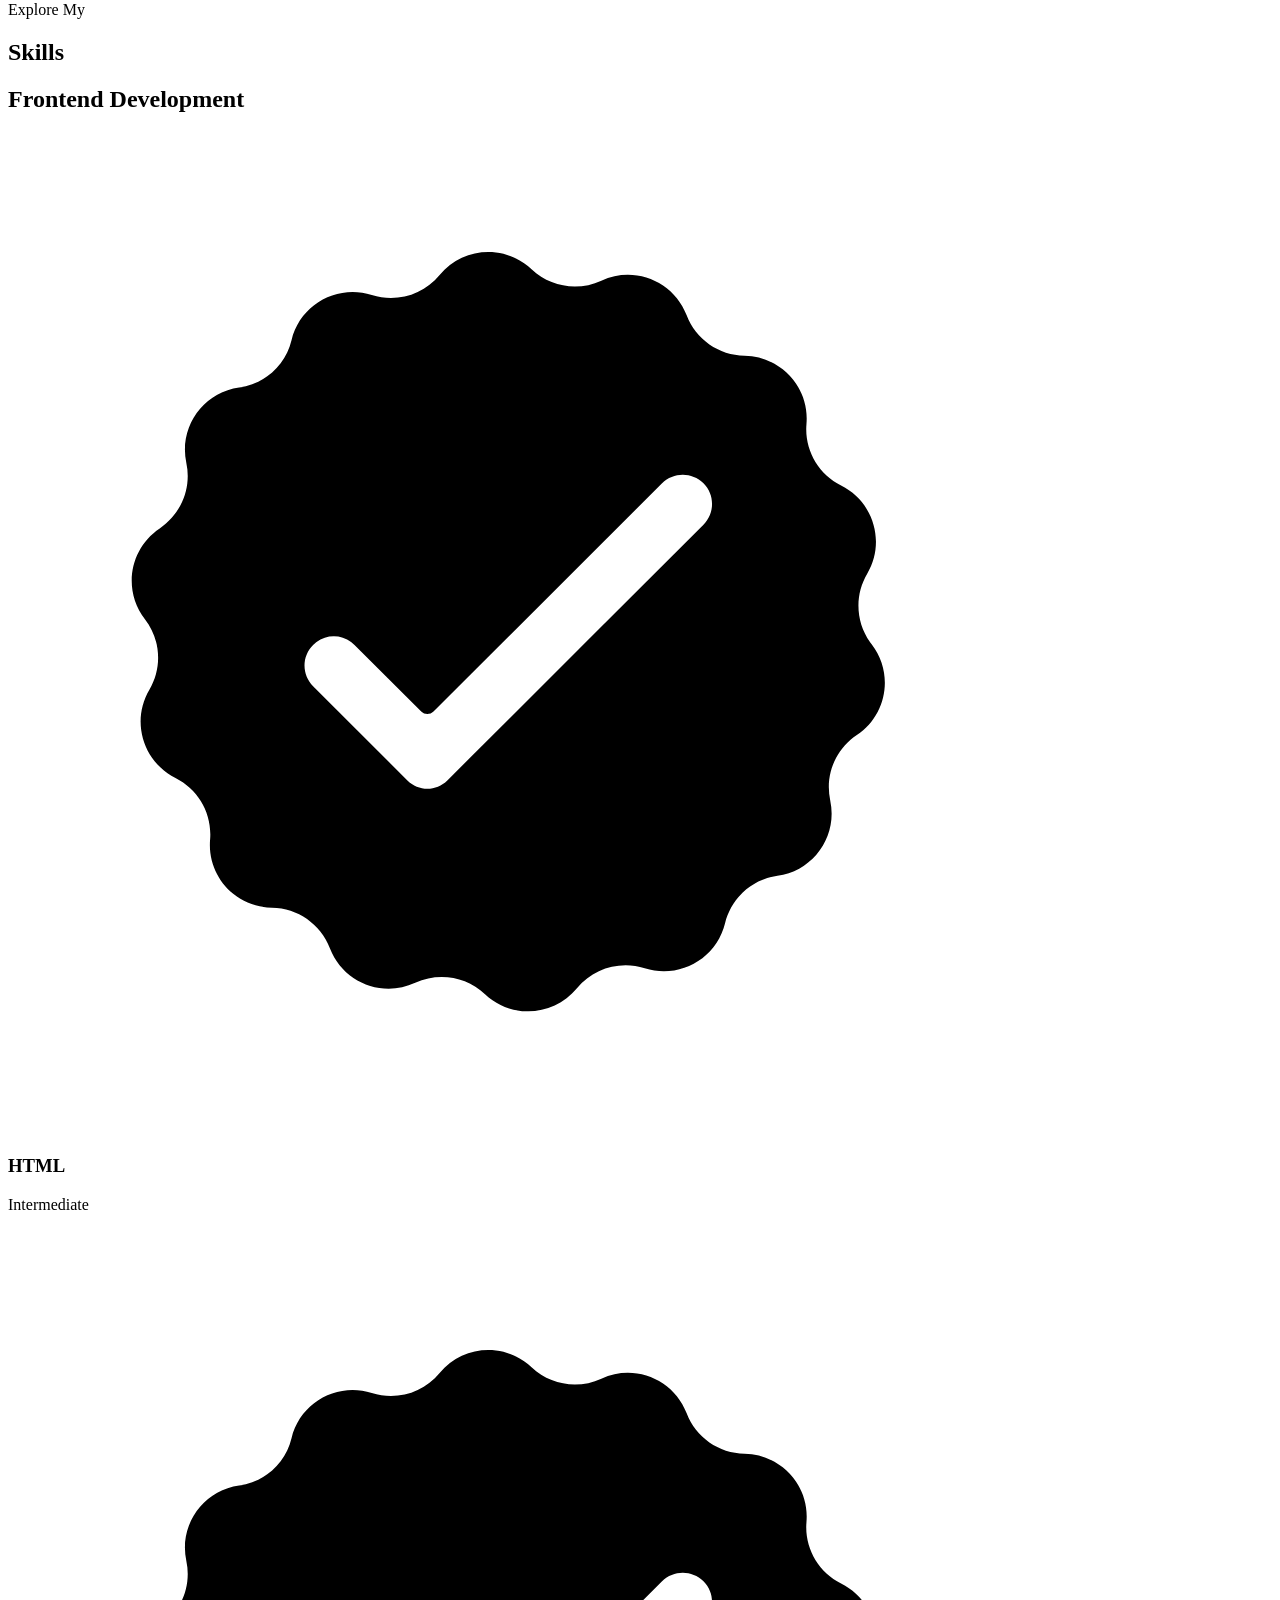
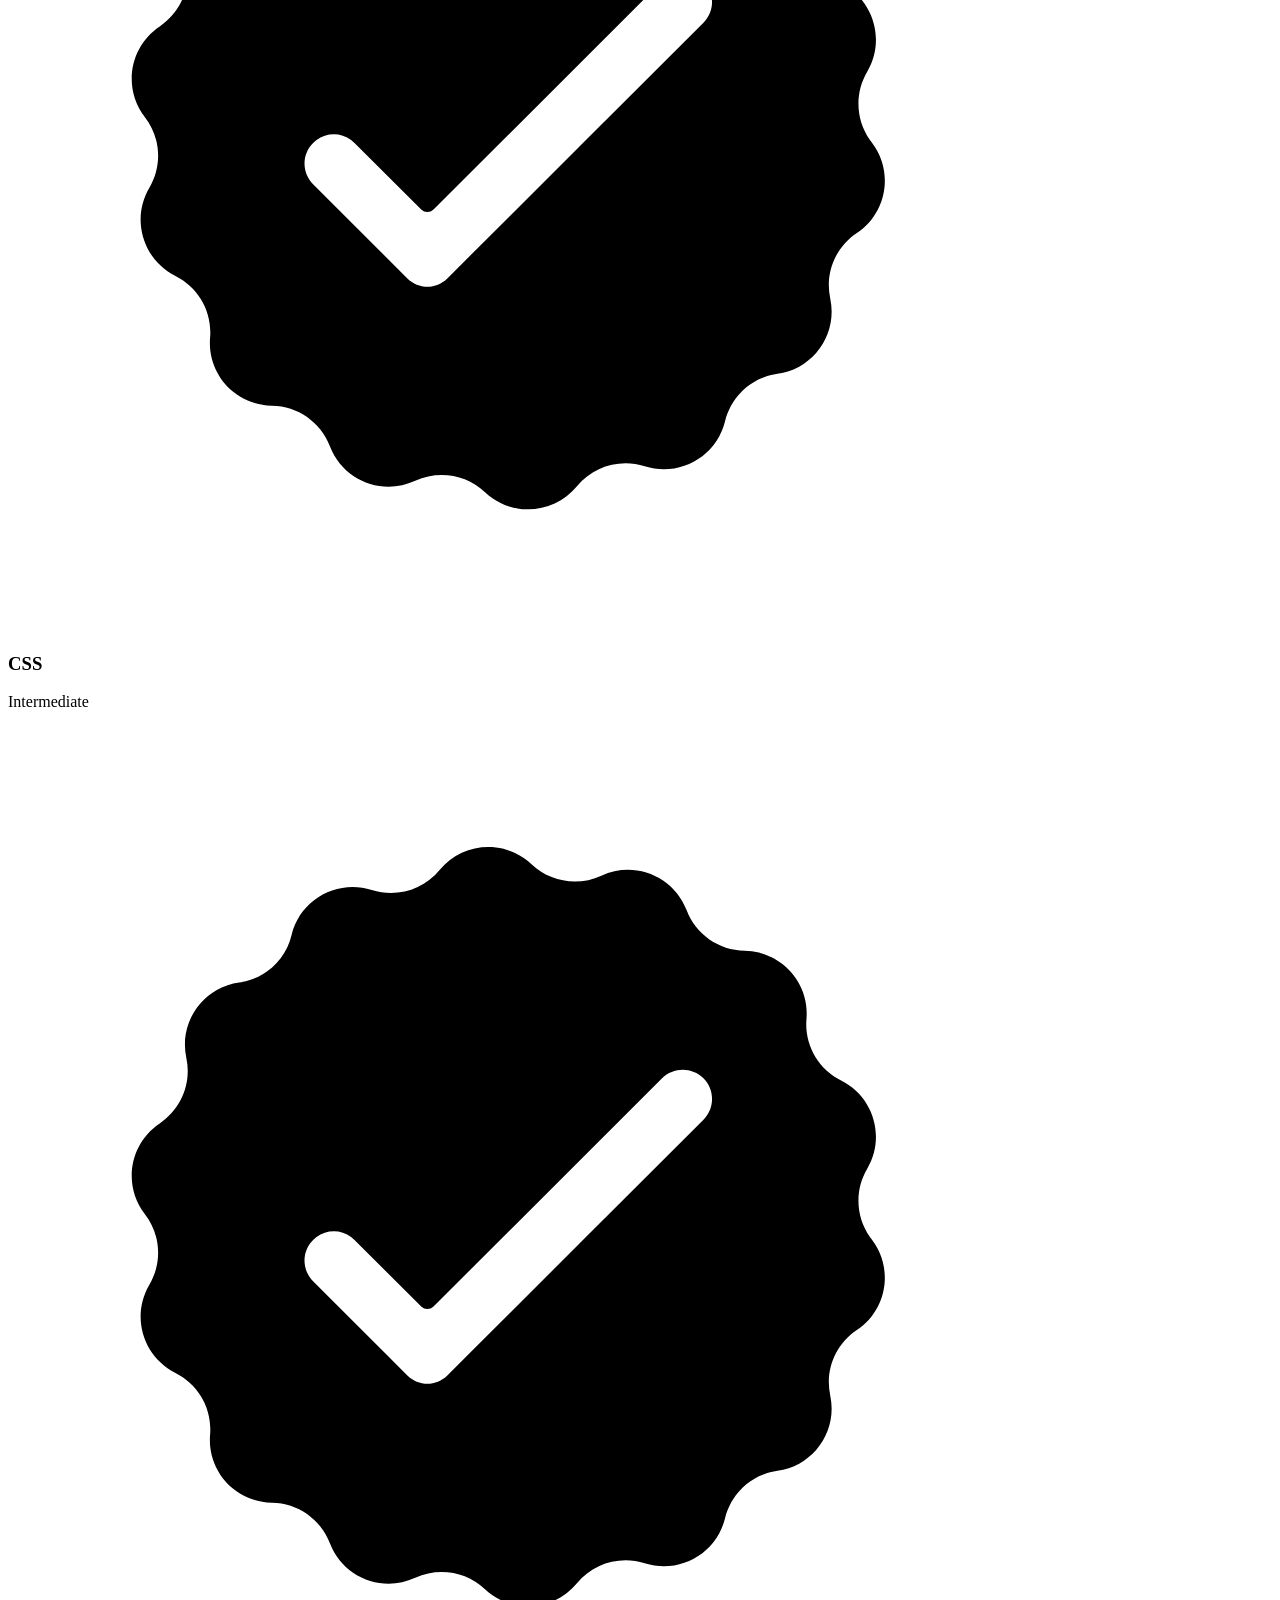
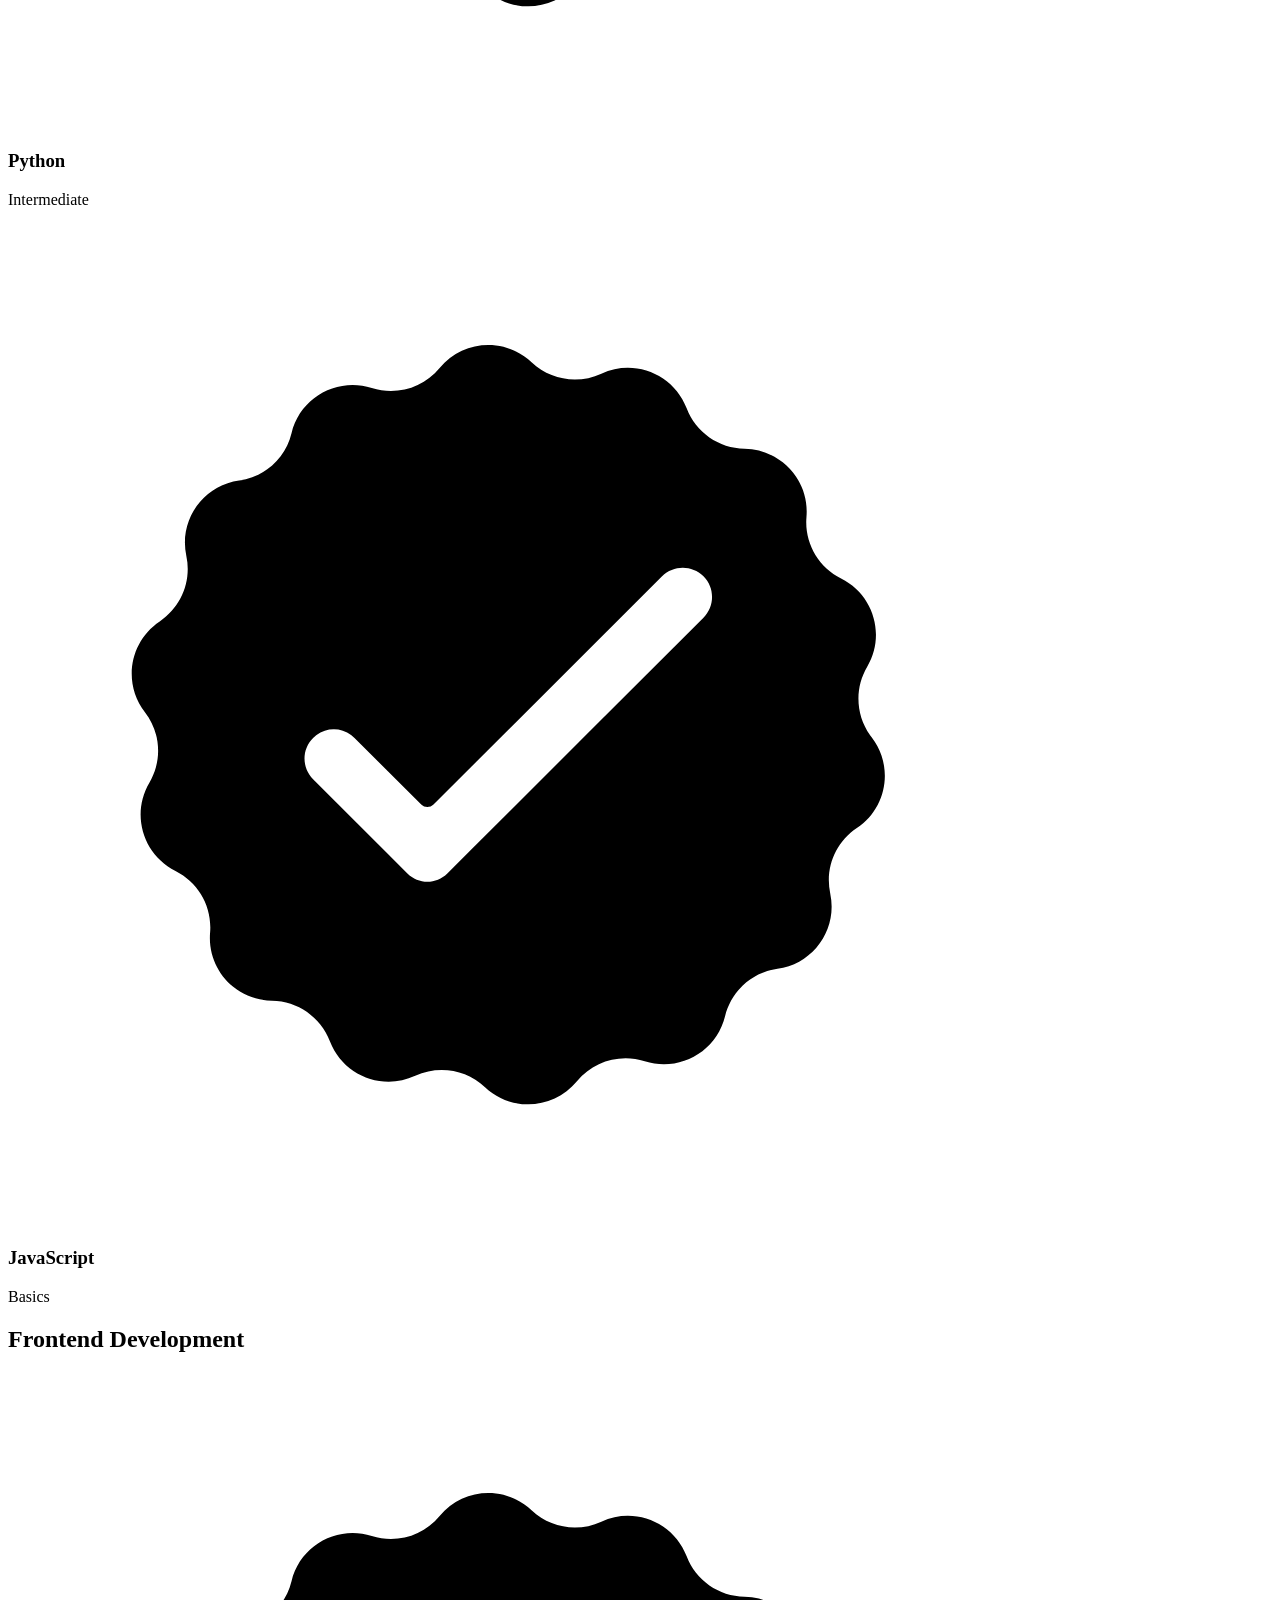
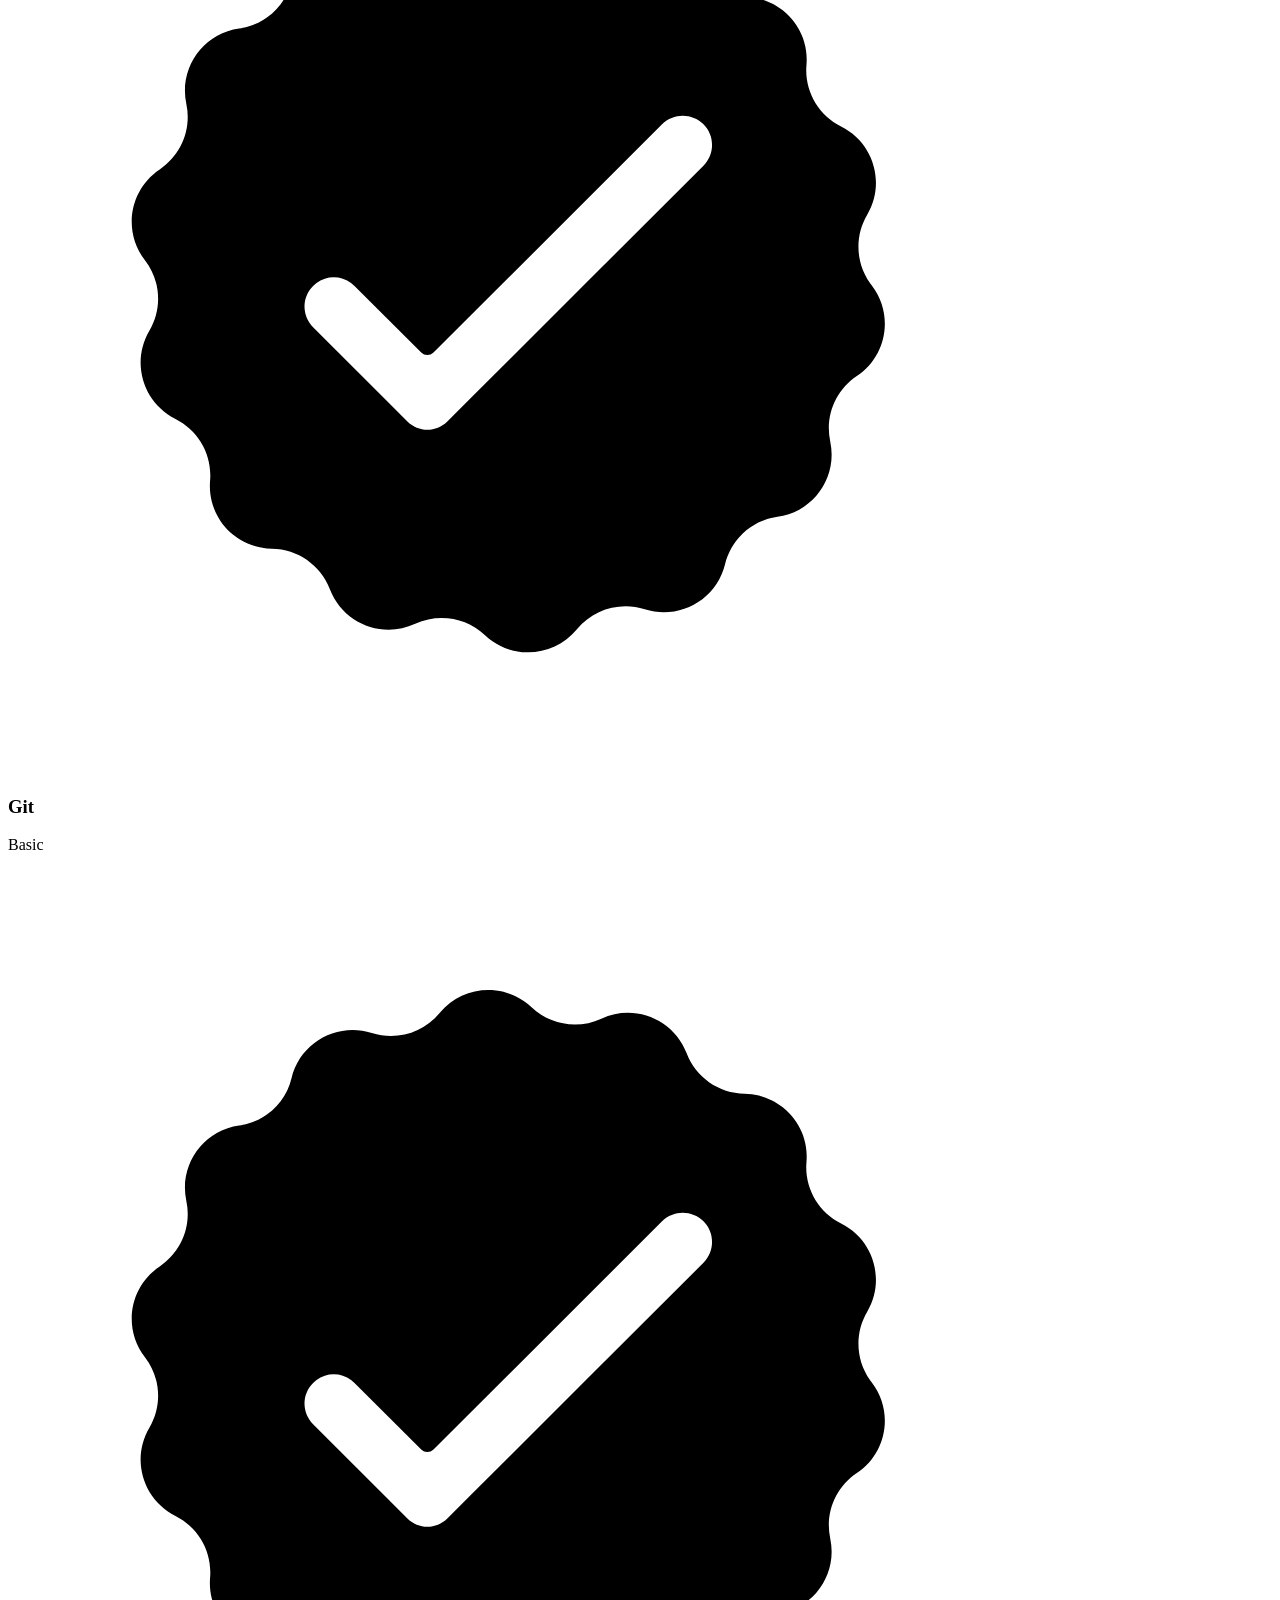
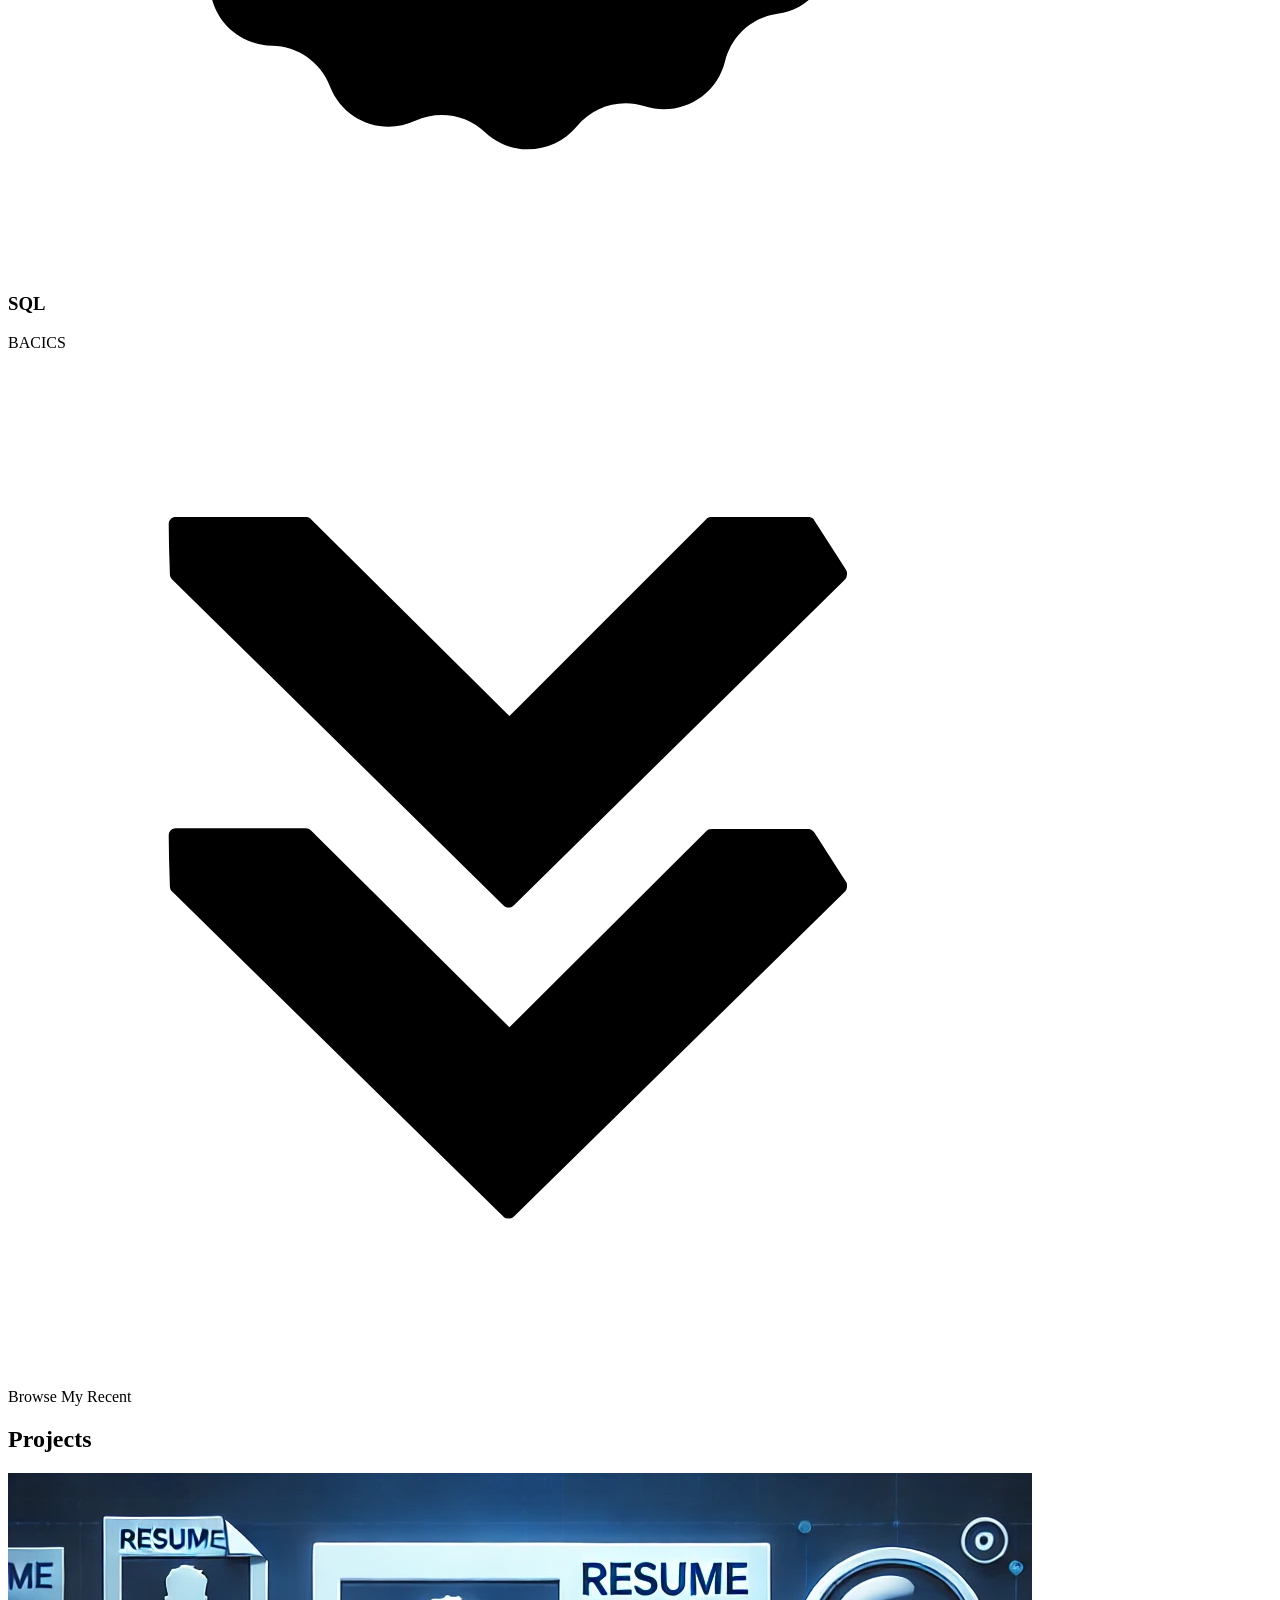
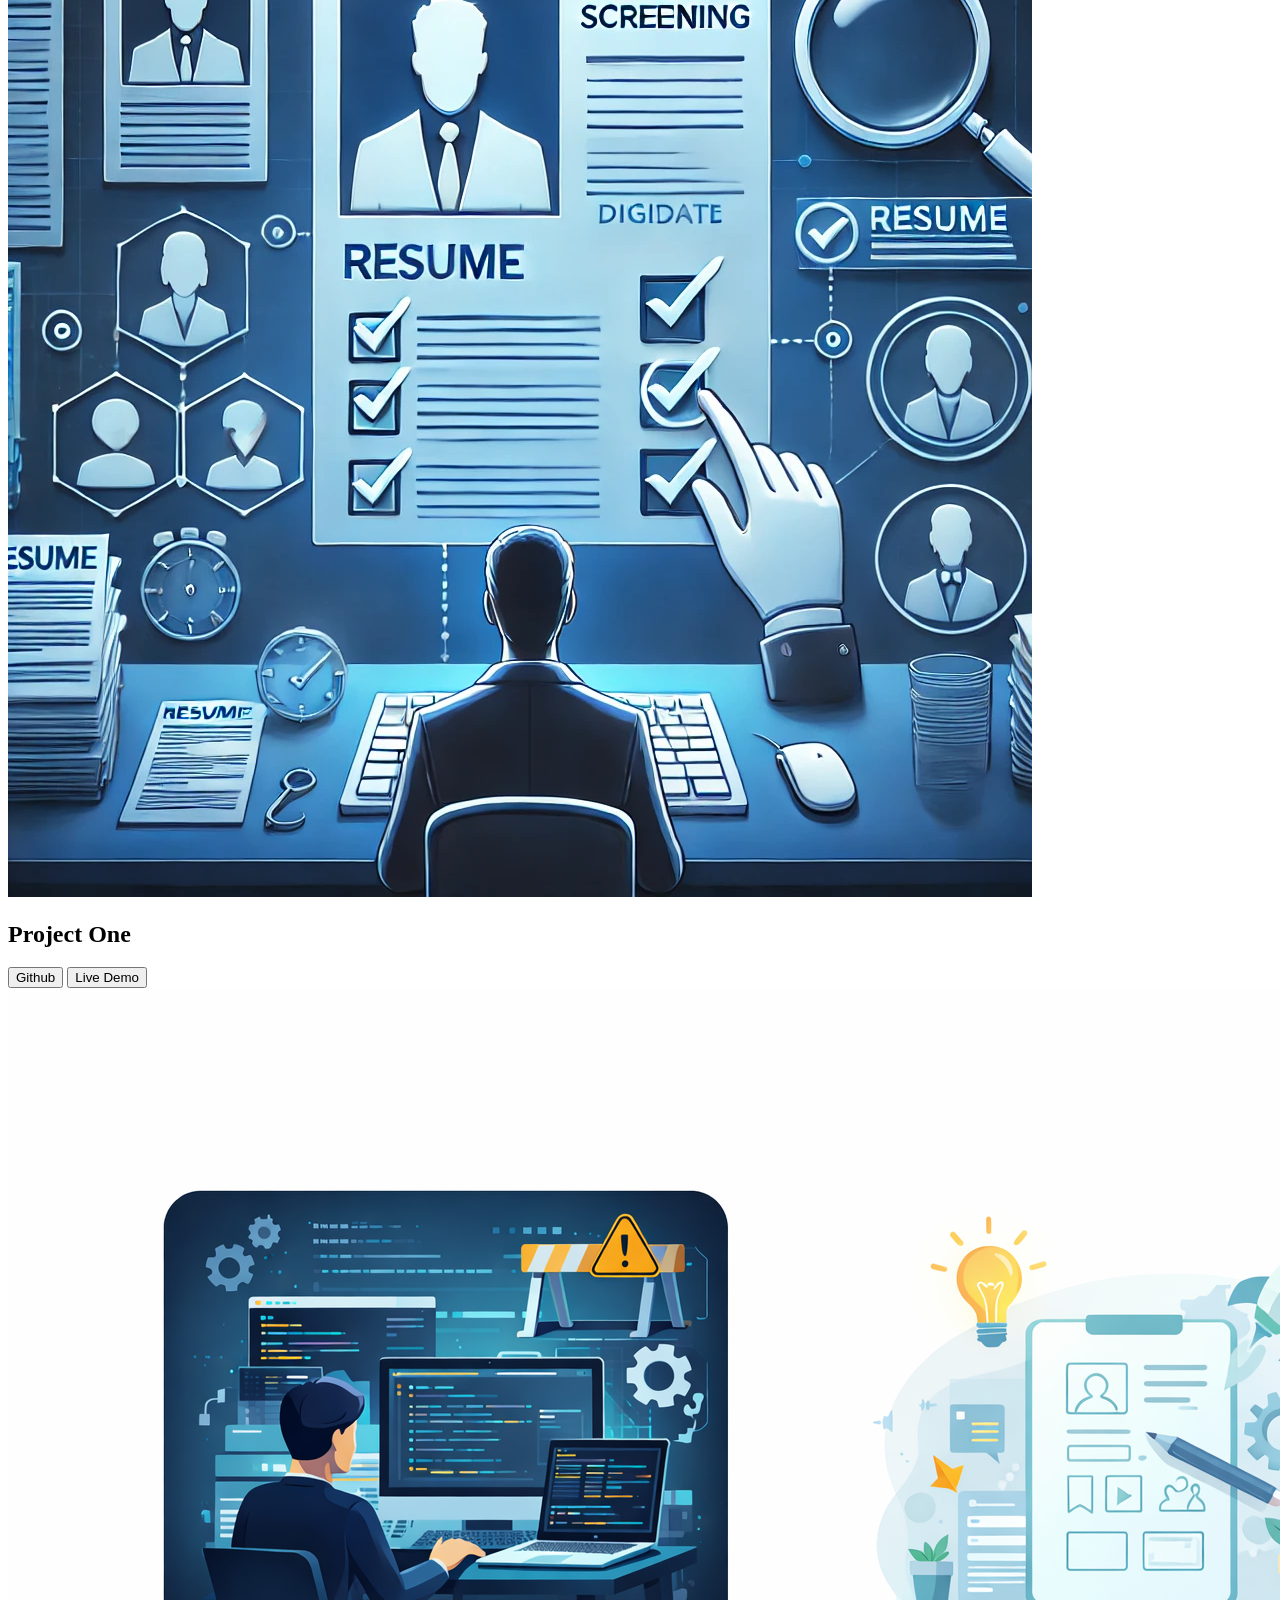
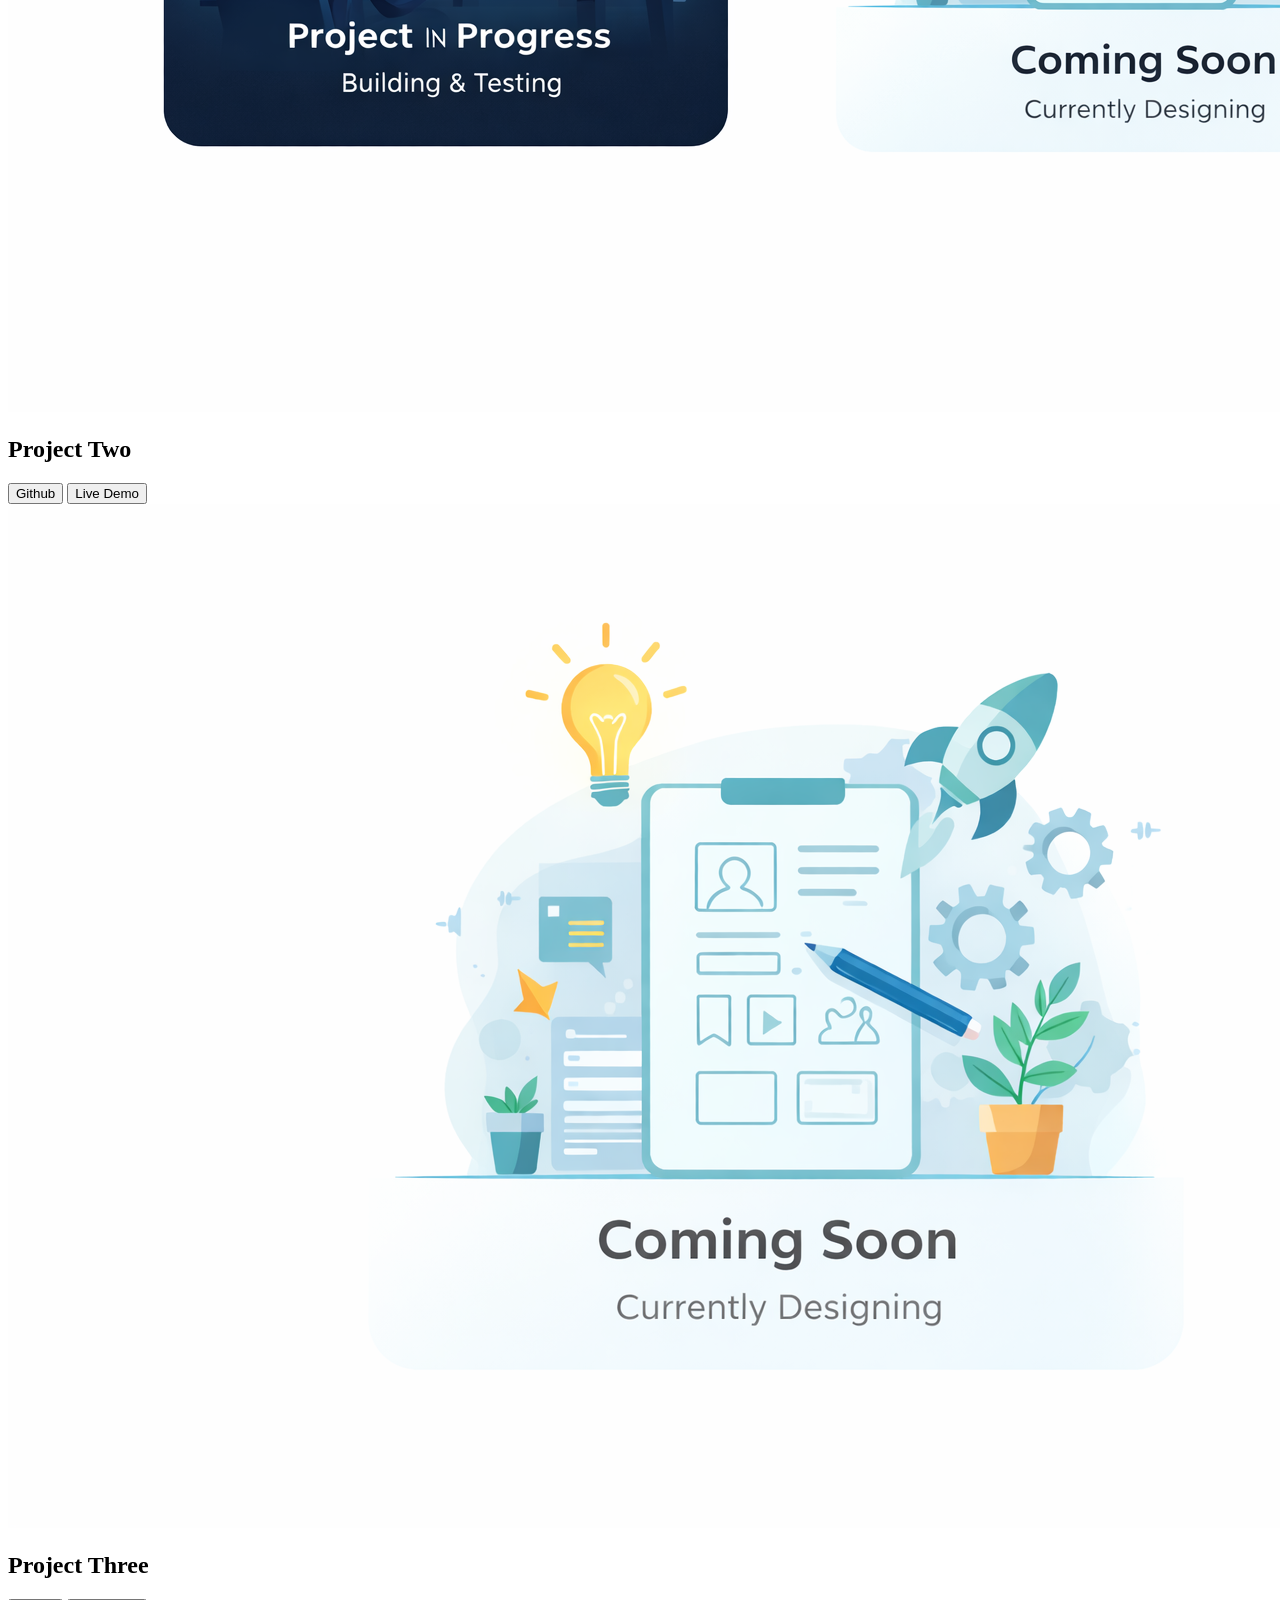
==== commit 57d9c942: "Fix: add quotes around Live Demo URL onclick handler" ====
--- a/index.html
+++ b/index.html
@@ -1,17 +1,232 @@
 <!DOCTYPE html>
 <html lang="en">
-  <head>
-    <meta charset="UTF-8" />
-    <meta http-equiv="X-UA-Compatible" content="IE=edge" />
-    <meta name="viewport" content="width=device-width, initial-scale=1.0" />
-    <title>My Portfolio</title>
-    <link rel="stylesheet" href="style.css" />
-    <link rel="stylesheet" href="mediaqueries.css" />
-  </head>
-  <body>
-    <nav id="desktop-nav">
-      <div class="logo">Mudde Jitendra Babu</div>
-      <div>
+
+<head>
+  <meta charset="UTF-8" />
+  <meta http-equiv="X-UA-Compatible" content="IE=edge" />
+  <meta name="viewport" content="width=device-width, initial-scale=1.0" />
+  <title>My Portfolio</title>
+  <link rel="stylesheet" href="style.css" />
+  <link rel="stylesheet" href="mediaqueries.css" />
+</head>
+
+<body>
+  <nav id="desktop-nav">
+    <div class="logo">Mudde Jitendra Babu</div>
+    <div>
+      <ul class="nav-links">
+        <li><a href="#about">About</a></li>
+        <li><a href="#Skills">Skills</a></li>
+        <li><a href="#projects">Projects</a></li>
+        <li><a href="#contact">Contact</a></li>
+      </ul>
+    </div>
+  </nav>
+  <nav id="hamburger-nav">
+    <div class="logo">Jitendra Babu</div>
+    <div class="hamburger-menu">
+      <div class="hamburger-icon" onclick="toggleMenu()">
+        <span></span>
+        <span></span>
+        <span></span>
+      </div>
+      <div class="menu-links">
+        <li><a href="#about" onclick="toggleMenu()">About</a></li>
+        <li><a href="#Skills" onclick="toggleMenu()">Skills</a></li>
+        <li><a href="#projects" onclick="toggleMenu()">Projects</a></li>
+        <li><a href="#contact" onclick="toggleMenu()">Contact</a></li>
+      </div>
+    </div>
+  </nav>
+  <section id="profile">
+    <div class="section__pic-container">
+      <img src="./assets/profile-pic.png" alt="Jitendra profile picture" />
+    </div>
+    <div class="section__text">
+      <p class="section__text__p1">Hello, I'm</p>
+      <h1 class="title">Mudde Jitendra Babu</h1>
+      <p class="section__text__p2">Frontend Developer</p>
+      <div class="btn-container">
+        <button class="btn btn-color-2" onclick="window.open('./assets/M.JITENDRA_RESUME.pdf')">
+          Download CV
+        </button>
+        <button class="btn btn-color-1" onclick="location.href='./#contact'">
+          Contact Info
+        </button>
+      </div>
+      <div id="socials-container">
+        <img src="./assets/linkedin.png" alt="My LinkedIn profile" class="icon"
+          onclick="location.href='https://www.linkedin.com/'" />
+        <img src="./assets/github.png" alt="My Github profile" class="icon"
+          onclick="location.href='https://github.com/jithu748'" />
+      </div>
+    </div>
+  </section>
+  <section id="about">
+    <p class="section__text__p1">Get To Know More</p>
+    <h1 class="title">About Me</h1>
+    <div class="section-container">
+      <div class="section__pic-container">
+        <img src="./assets/about-pic.png" alt="Profile picture" class="about-pic" />
+      </div>
+      <div class="about-details-container">
+        <div class="about-containers">
+          <div class="details-container">
+            <img src="./assets/Skills.png" alt="Skills icon" class="icon" />
+            <h3>Skills</h3>
+            <p>Frontend Development</p>
+            <p>HTML, CSS, JavaScript</p>
+            <p>Python (Basic – Problem Solving)</p>
+            <p>Java (Learning – OOP Basics)</p>
+          </div>
+          <div class="details-container">
+            <img src="./assets/education.png" alt="Education icon" class="icon" />
+            <h3>Education</h3>
+            <p>B.Tech. Bachelors Technology</p>
+          </div>
+        </div>
+        <div class="text-container">
+          <p>
+            I am a B.Tech student and aspiring frontend developer who enjoys building clean,
+            responsive web interfaces. I have hands-on experience with HTML and CSS, basic
+            JavaScript knowledge, and foundational Python skills. Currently learning Java
+            and working on real projects.
+          </p>
+        </div>
+      </div>
+    </div>
+    <img src="./assets/arrow.png" alt="Arrow icon" class="icon arrow" onclick="location.href='./#experience'" />
+  </section>
+  <section id="Skills">
+    <p class="section__text__p1">Explore My</p>
+    <h1 class="title">Skills</h1>
+    <div class="experience-details-container">
+      <div class="about-containers">
+        <div class="details-container">
+          <h2 class="experience-sub-title">Frontend Development</h2>
+          <div class="article-container">
+            <article>
+              <img src="./assets/checkmark.png" alt="Skills icon" class="icon" />
+              <div>
+                <h3>HTML</h3>
+                <p>Intermediate</p>
+              </div>
+            </article>
+            <article>
+              <img src="./assets/checkmark.png" alt="Skills icon" class="icon" />
+              <div>
+                <h3>CSS</h3>
+                <p>Intermediate</p>
+              </div>
+            </article>
+            <article>
+              <img src="./assets/checkmark.png" alt="Experience icon" class="icon" />
+              <div>
+                <h3>Python</h3>
+                <p>Intermediate</p>
+              </div>
+            </article>
+            <article>
+              <img src="./assets/checkmark.png" alt="Skills icon" class="icon" />
+              <div>
+                <h3>JavaScript</h3>
+                <p>Basics</p>
+              </div>
+            </article>
+          </div>
+        </div>
+        <div class="details-container">
+          <h2 class="experience-sub-title">Frontend Development</h2>
+          <div class="article-container">
+            <article>
+              <img src="./assets/checkmark.png" alt="Skills icon" class="icon" />
+              <div>
+                <h3>Git</h3>
+                <p>Basic</p>
+              </div>
+            </article>
+            <article>
+              <img src="./assets/checkmark.png" alt="Skills icon" class="icon" />
+              <div>
+                <h3>SQL</h3>
+                <p>BACICS</p>
+              </div>
+            </article>
+          </div>
+        </div>
+      </div>
+    </div>
+    <img src="./assets/arrow.png" alt="Arrow icon" class="icon arrow" onclick="location.href='./#projects'" />
+  </section>
+  <section id="projects">
+    <p class="section__text__p1">Browse My Recent</p>
+    <h1 class="title">Projects</h1>
+    <div class="experience-details-container">
+      <div class="about-containers">
+        <div class="details-container color-container">
+          <div class="article-container">
+            <img src="./assets/project-1.png" alt="Project 1" class="project-img" />
+          </div>
+          <h2 class="experience-sub-title project-title">Project One</h2>
+          <div class="btn-container">
+            <button class="btn btn-color-2 project-btn" onclick="location.href='https://github.com/jithu748'">
+              Github
+            </button>
+            <button class="btn btn-color-2 project-btn"
+              onclick="location.href='https://resume-screening-14.onrender.com'">
+              Live Demo
+            </button>
+          </div>
+        </div>
+        <div class="details-container color-container">
+          <div class="article-container">
+            <img src="./assets/project-2.png" alt="Project 2" class="project-img" />
+          </div>
+          <h2 class="experience-sub-title project-title">Project Two</h2>
+          <div class="btn-container">
+            <button class="btn btn-color-2 project-btn" onclick="location.href='https://github.com/jithu748'">
+              Github
+            </button>
+            <button class="btn btn-color-2 project-btn" onclick="location.href='https://github.com/'">
+              Live Demo
+            </button>
+          </div>
+        </div>
+        <div class="details-container color-container">
+          <div class="article-container">
+            <img src="./assets/project-3.png" alt="Project 3" class="project-img" />
+          </div>
+          <h2 class="experience-sub-title project-title">Project Three</h2>
+          <div class="btn-container">
+            <button class="btn btn-color-2 project-btn" onclick="location.href='https://github.com/jithu748'">
+              Github
+            </button>
+            <button class="btn btn-color-2 project-btn" onclick="location.href='https://github.com/'">
+              Live Demo
+            </button>
+          </div>
+        </div>
+      </div>
+    </div>
+    <img src="./assets/arrow.png" alt="Arrow icon" class="icon arrow" onclick="location.href='./#contact'" />
+  </section>
+  <section id="contact">
+    <p class="section__text__p1">Get in Touch</p>
+    <h1 class="title">Contact Me</h1>
+    <div class="contact-info-upper-container">
+      <div class="contact-info-container">
+        <img src="./assets/email.png" alt="Email icon" class="icon contact-icon email-icon" />
+        <p><a href="https://mail.google.com/mail/u/0/#inbox">muddejitendrababu@gmail.com</a></p>
+      </div>
+      <div class="contact-info-container">
+        <img src="./assets/linkedin.png" alt="LinkedIn icon" class="icon contact-icon" />
+        <p><a href="https://www.linkedin.com/feed/">LinkedIn</a></p>
+      </div>
+    </div>
+  </section>
+  <footer>
+    <nav>
+      <div class="nav-links-container">
         <ul class="nav-links">
           <li><a href="#about">About</a></li>
           <li><a href="#Skills">Skills</a></li>
@@ -20,320 +235,9 @@
         </ul>
       </div>
     </nav>
-    <nav id="hamburger-nav">
-      <div class="logo">Jitendra Babu</div>
-      <div class="hamburger-menu">
-        <div class="hamburger-icon" onclick="toggleMenu()">
-          <span></span>
-          <span></span>
-          <span></span>
-        </div>
-        <div class="menu-links">
-          <li><a href="#about" onclick="toggleMenu()">About</a></li>
-          <li><a href="#Skills" onclick="toggleMenu()">Skills</a></li>
-          <li><a href="#projects" onclick="toggleMenu()">Projects</a></li>
-          <li><a href="#contact" onclick="toggleMenu()">Contact</a></li>
-        </div>
-      </div>
-    </nav>
-    <section id="profile">
-      <div class="section__pic-container">
-        <img src="./assets/profile-pic.png" alt="Jitendra profile picture" />
-      </div>
-      <div class="section__text">
-        <p class="section__text__p1">Hello, I'm</p>
-        <h1 class="title">Mudde Jitendra Babu</h1>
-        <p class="section__text__p2">Frontend Developer</p>
-        <div class="btn-container">
-          <button
-            class="btn btn-color-2"
-            onclick="window.open('./assets/M.JITENDRA_RESUME.pdf')"
-          >
-            Download CV
-          </button>
-          <button class="btn btn-color-1" onclick="location.href='./#contact'">
-            Contact Info
-          </button>
-        </div>
-        <div id="socials-container">
-          <img
-            src="./assets/linkedin.png"
-            alt="My LinkedIn profile"
-            class="icon"
-            onclick="location.href='https://www.linkedin.com/'"
-          />
-          <img
-            src="./assets/github.png"
-            alt="My Github profile"
-            class="icon"
-            onclick="location.href='https://github.com/jithu748'"
-          />
-        </div>
-      </div>
-    </section>
-    <section id="about">
-      <p class="section__text__p1">Get To Know More</p>
-      <h1 class="title">About Me</h1>
-      <div class="section-container">
-        <div class="section__pic-container">
-          <img
-            src="./assets/about-pic.png"
-            alt="Profile picture"
-            class="about-pic"
-          />
-        </div>
-        <div class="about-details-container">
-          <div class="about-containers">
-            <div class="details-container">
-              <img
-                src="./assets/Skills.png"
-                alt="Skills icon"
-                class="icon"
-              />
-              <h3>Skills</h3>
-              <p>Frontend Development</p>
-              <p>HTML, CSS, JavaScript</p>
-              <p>Python (Basic – Problem Solving)</p>
-              <p>Java (Learning – OOP Basics)</p>
-            </div>
-            <div class="details-container">
-              <img
-                src="./assets/education.png"
-                alt="Education icon"
-                class="icon"
-              />
-              <h3>Education</h3>
-              <p>B.Tech. Bachelors Technology</p>
-            </div>
-          </div>
-          <div class="text-container">
-            <p>
-              I am a B.Tech student and aspiring frontend developer who enjoys building clean,
-          responsive web interfaces. I have hands-on experience with HTML and CSS, basic
-          JavaScript knowledge, and foundational Python skills. Currently learning Java
-          and working on real projects.
-            </p>
-          </div>
-        </div>
-      </div>
-      <img
-        src="./assets/arrow.png"
-        alt="Arrow icon"
-        class="icon arrow"
-        onclick="location.href='./#experience'"
-      />
-    </section>
-    <section id="Skills">
-      <p class="section__text__p1">Explore My</p>
-      <h1 class="title">Skills</h1>
-      <div class="experience-details-container">
-        <div class="about-containers">
-          <div class="details-container">
-            <h2 class="experience-sub-title">Frontend Development</h2>
-            <div class="article-container">
-              <article>
-                <img
-                  src="./assets/checkmark.png"
-                  alt="Skills icon"
-                  class="icon"
-                />
-                <div>
-                  <h3>HTML</h3>
-                  <p>Intermediate</p>
-                </div>
-              </article>
-              <article>
-                <img
-                  src="./assets/checkmark.png"
-                  alt="Skills icon"
-                  class="icon"
-                />
-                <div>
-                  <h3>CSS</h3>
-                  <p>Intermediate</p>
-                </div>
-              </article>
-              <article>
-                <img
-                  src="./assets/checkmark.png"
-                  alt="Experience icon"
-                  class="icon"
-                />
-                <div>
-                  <h3>Python</h3>
-                  <p>Intermediate</p>
-                </div>
-              </article>
-              <article>
-                <img
-                  src="./assets/checkmark.png"
-                  alt="Skills icon"
-                  class="icon"
-                />
-                <div>
-                  <h3>JavaScript</h3>
-                  <p>Basics</p>
-                </div>
-              </article>
-            </div>
-          </div>
-          <div class="details-container">
-            <h2 class="experience-sub-title">Frontend Development</h2>
-            <div class="article-container">
-              <article>
-                <img
-                  src="./assets/checkmark.png"
-                  alt="Skills icon"
-                  class="icon"
-                />
-                <div>
-                  <h3>Git</h3>
-                  <p>Basic</p>
-                </div>
-              </article>
-              <article>
-                <img
-                  src="./assets/checkmark.png"
-                  alt="Skills icon"
-                  class="icon"
-                />
-                <div>
-                  <h3>SQL</h3>
-                  <p>BACICS</p>
-                </div>
-              </article>
-            </div>
-          </div>
-        </div>
-      </div>
-      <img
-        src="./assets/arrow.png"
-        alt="Arrow icon"
-        class="icon arrow"
-        onclick="location.href='./#projects'"
-      />
-    </section>
-    <section id="projects">
-      <p class="section__text__p1">Browse My Recent</p>
-      <h1 class="title">Projects</h1>
-      <div class="experience-details-container">
-        <div class="about-containers">
-          <div class="details-container color-container">
-            <div class="article-container">
-              <img
-                src="./assets/project-1.png"
-                alt="Project 1"
-                class="project-img"
-              />
-            </div>
-            <h2 class="experience-sub-title project-title">Project One</h2>
-            <div class="btn-container">
-              <button
-                class="btn btn-color-2 project-btn"
-                onclick="location.href='https://github.com/jithu748'"
-              >
-                Github
-              </button>
-              <button
-                class="btn btn-color-2 project-btn"
-                onclick="location.href='https://resume-screening-12.onrender.com/'"
-              >
-                Live Demo
-              </button>
-            </div>
-          </div>
-          <div class="details-container color-container">
-            <div class="article-container">
-              <img
-                src="./assets/project-2.png"
-                alt="Project 2"
-                class="project-img"
-              />
-            </div>
-            <h2 class="experience-sub-title project-title">Project Two</h2>
-            <div class="btn-container">
-              <button
-                class="btn btn-color-2 project-btn"
-                onclick="location.href='https://github.com/jithu748'"
-              >
-                Github
-              </button>
-              <button
-                class="btn btn-color-2 project-btn"
-                onclick="location.href='https://github.com/'"
-              >
-                Live Demo
-              </button>
-            </div>
-          </div>
-          <div class="details-container color-container">
-            <div class="article-container">
-              <img
-                src="./assets/project-3.png"
-                alt="Project 3"
-                class="project-img"
-              />
-            </div>
-            <h2 class="experience-sub-title project-title">Project Three</h2>
-            <div class="btn-container">
-              <button
-                class="btn btn-color-2 project-btn"
-                onclick="location.href='https://github.com/jithu748'"
-              >
-                Github
-              </button>
-              <button
-                class="btn btn-color-2 project-btn"
-                onclick="location.href='https://github.com/'"
-              >
-                Live Demo
-              </button>
-            </div>
-          </div>
-        </div>
-      </div>
-      <img
-        src="./assets/arrow.png"
-        alt="Arrow icon"
-        class="icon arrow"
-        onclick="location.href='./#contact'"
-      />
-    </section>
-    <section id="contact">
-      <p class="section__text__p1">Get in Touch</p>
-      <h1 class="title">Contact Me</h1>
-      <div class="contact-info-upper-container">
-        <div class="contact-info-container">
-          <img
-            src="./assets/email.png"
-            alt="Email icon"
-            class="icon contact-icon email-icon"
-          />
-          <p><a href="https://mail.google.com/mail/u/0/#inbox">muddejitendrababu@gmail.com</a></p>
-        </div>
-        <div class="contact-info-container">
-          <img
-            src="./assets/linkedin.png"
-            alt="LinkedIn icon"
-            class="icon contact-icon"
-          />
-          <p><a href="https://www.linkedin.com/feed/">LinkedIn</a></p>
-        </div>
-      </div>
-    </section>
-    <footer>
-      <nav>
-        <div class="nav-links-container">
-          <ul class="nav-links">
-            <li><a href="#about">About</a></li>
-            <li><a href="#Skills">Skills</a></li>
-            <li><a href="#projects">Projects</a></li>
-            <li><a href="#contact">Contact</a></li>
-          </ul>
-        </div>
-      </nav>
-      <p>Copyright &#169; 2023 Jitendrababu</p>
-    </footer>
-    <script src="script.js"></script>
-  </body>
+    <p>Copyright &#169; 2023 Jitendrababu</p>
+  </footer>
+  <script src="script.js"></script>
+</body>
+
 </html>
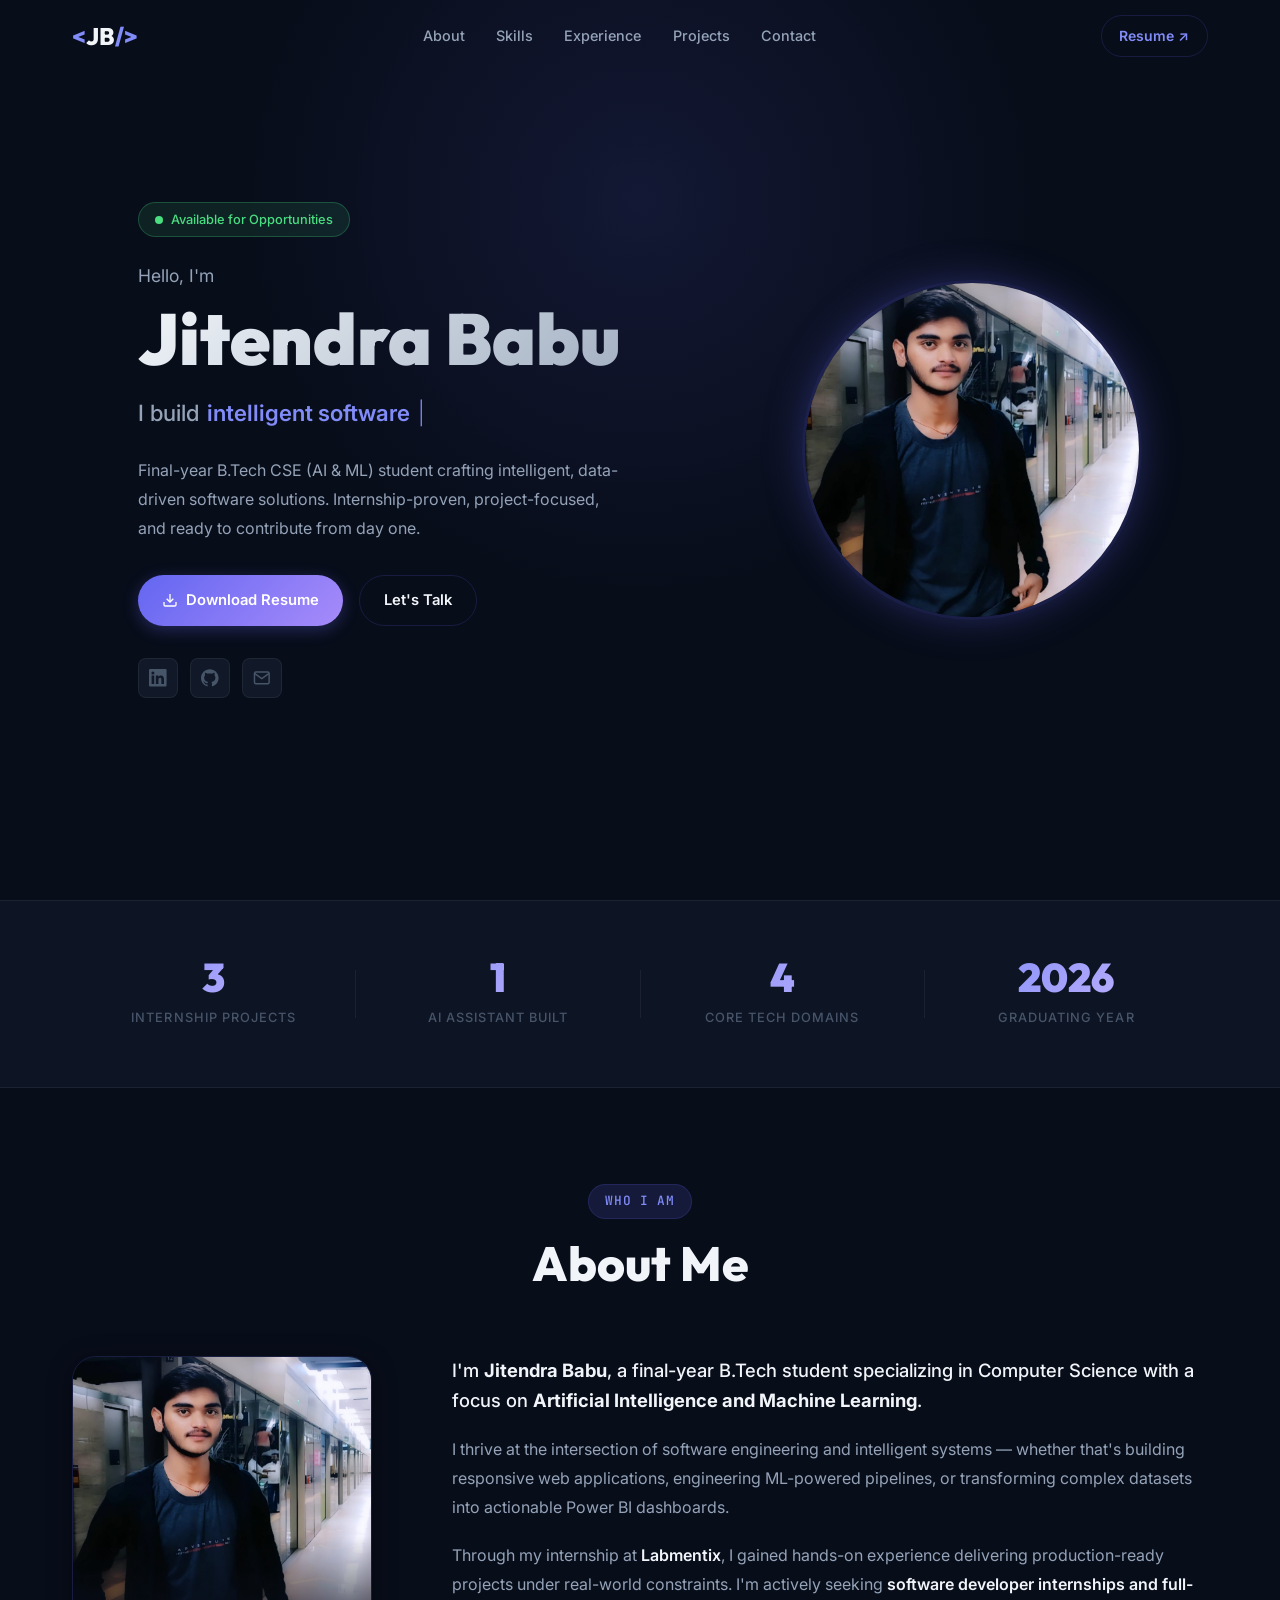
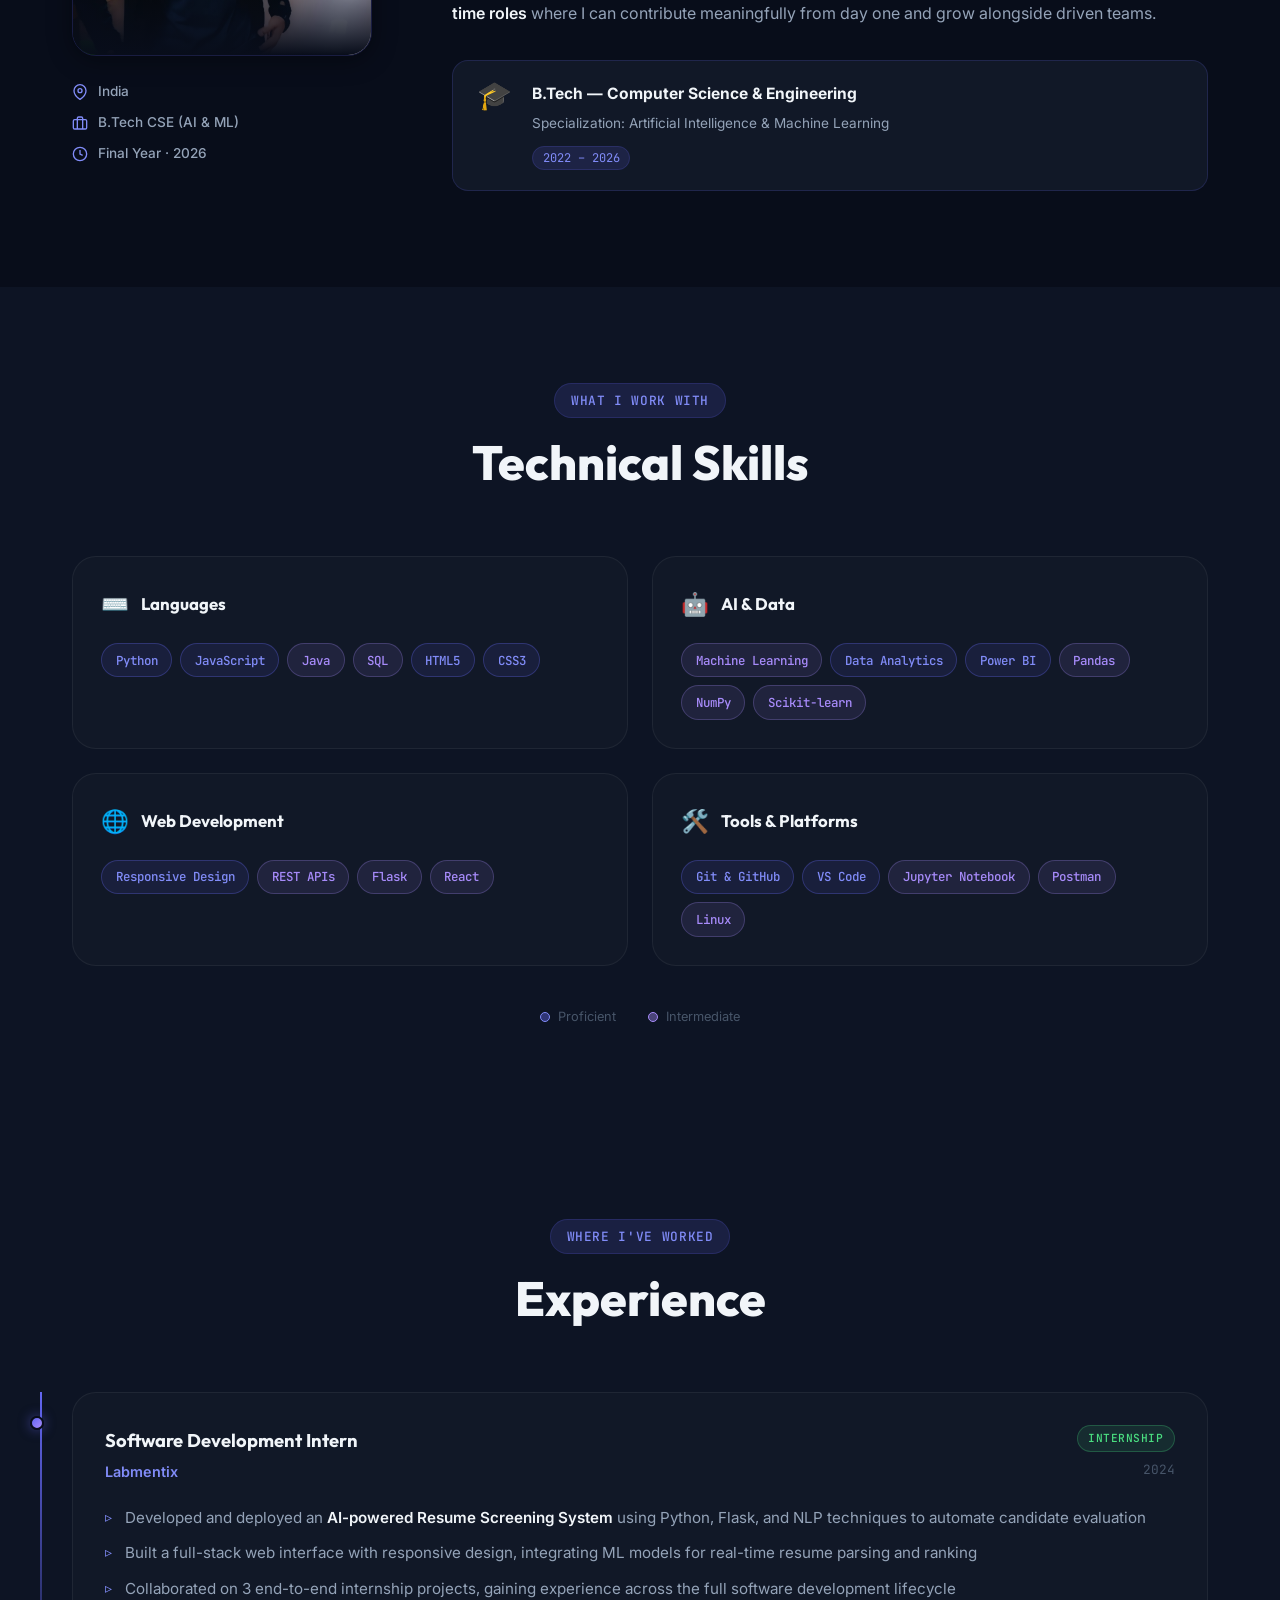
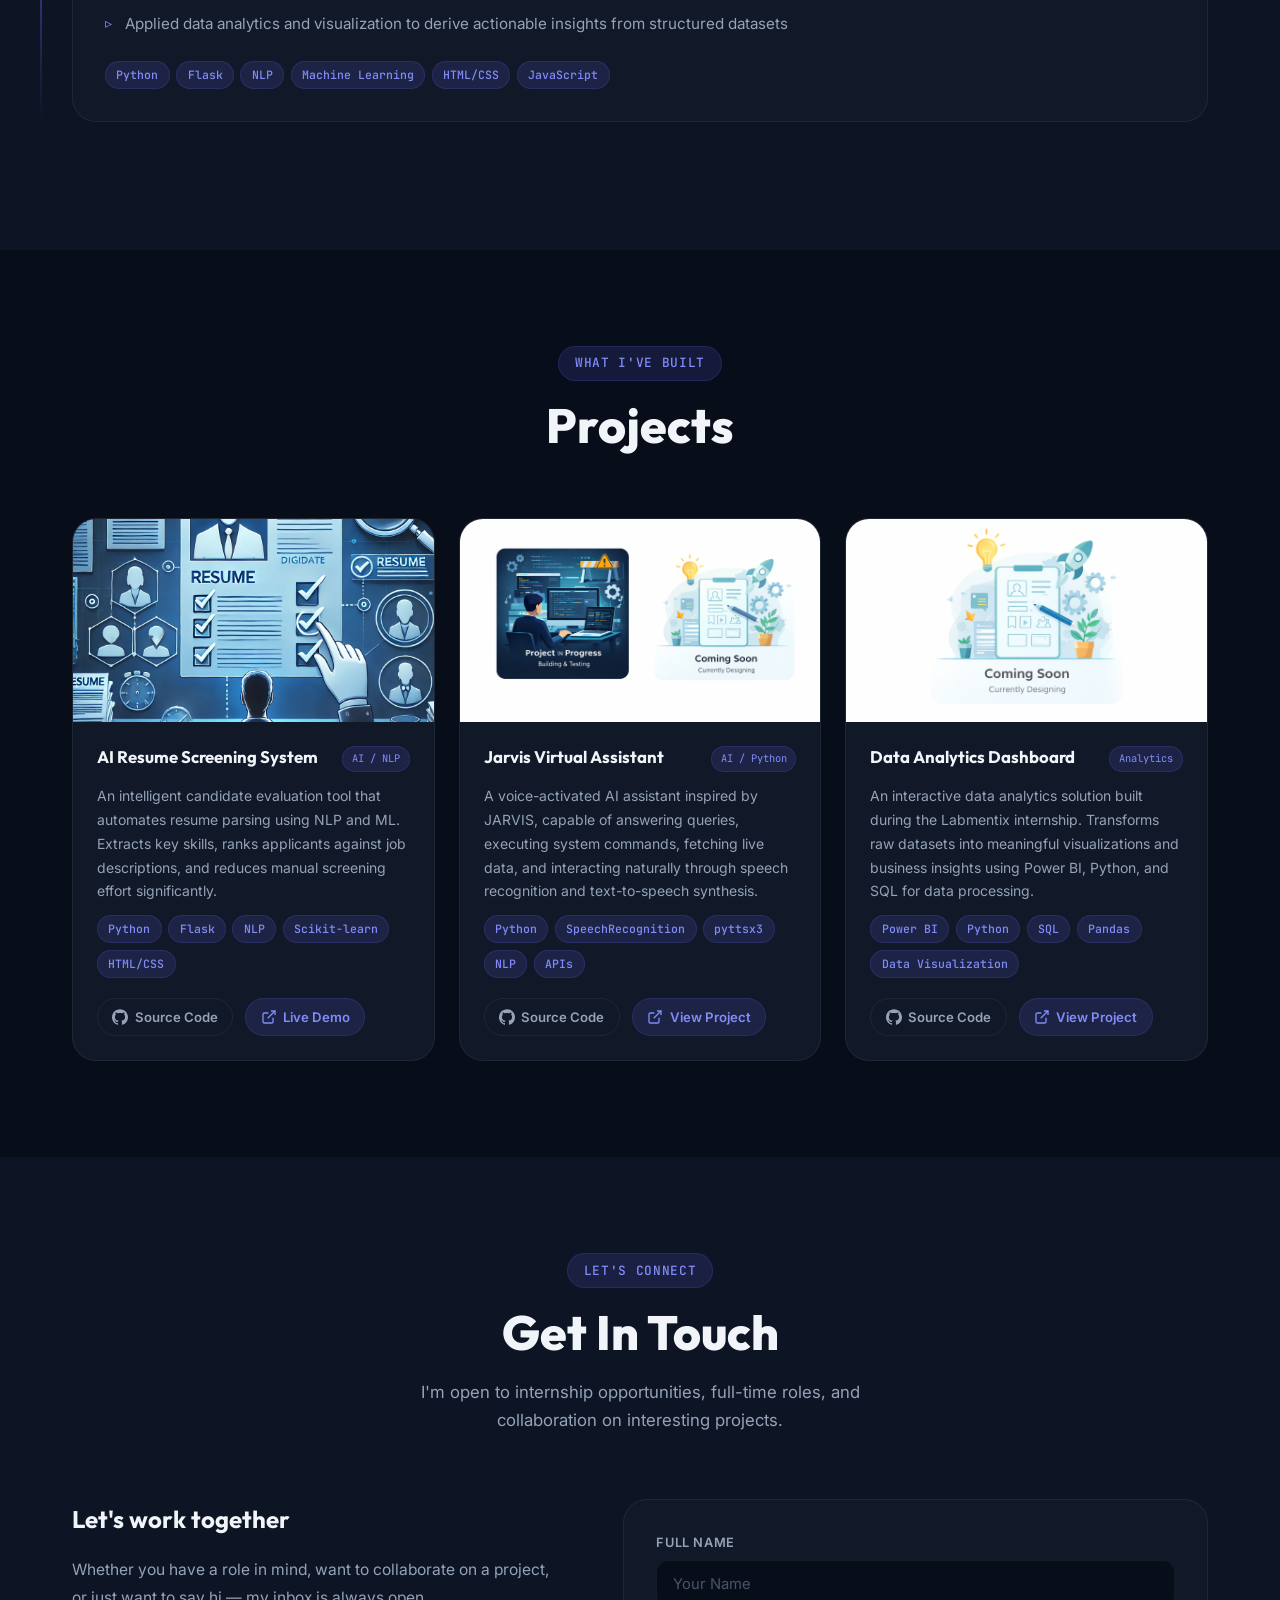
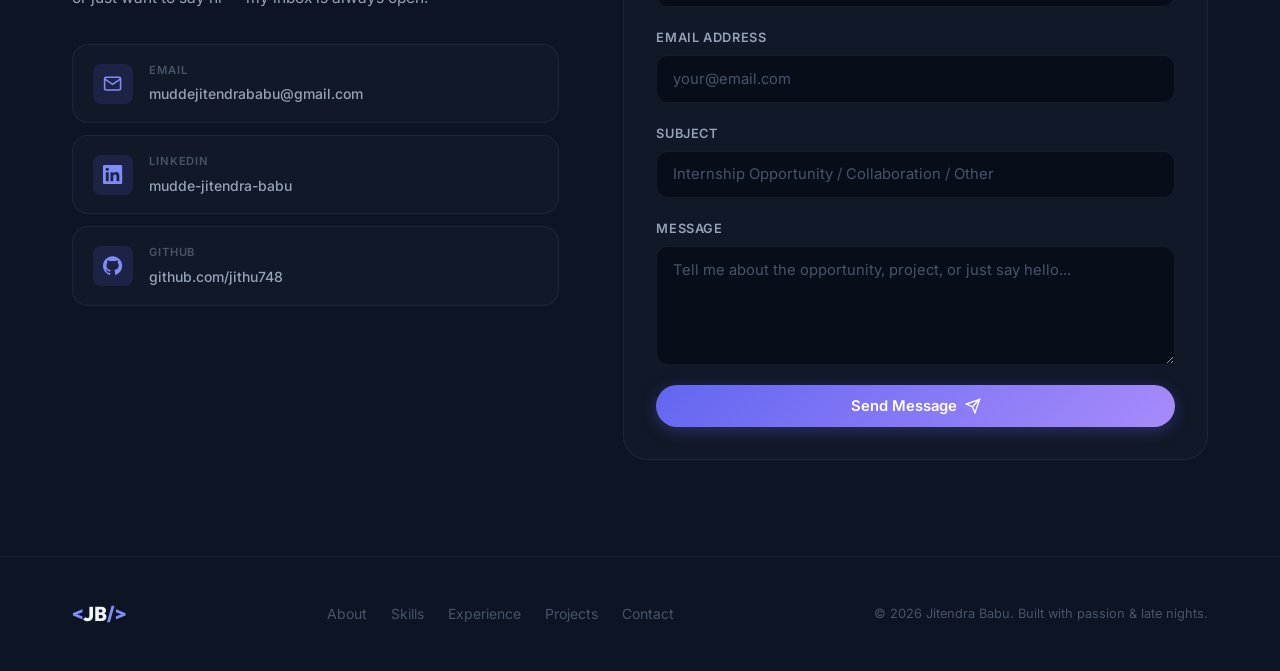
==== commit 42470309: "Portfolio redesign" ====
--- a/index.html
+++ b/index.html
@@ -5,239 +5,505 @@
   <meta charset="UTF-8" />
   <meta http-equiv="X-UA-Compatible" content="IE=edge" />
   <meta name="viewport" content="width=device-width, initial-scale=1.0" />
-  <title>My Portfolio</title>
+  <title>Jitendra Babu | Software Developer & AI/ML Engineer</title>
+  <meta name="description" content="Jitendra Babu — Final-year B.Tech CSE (AI & ML) student and aspiring software developer. Explore projects in AI, web development, and data analytics." />
+  <meta name="keywords" content="Jitendra Babu, Software Developer, AI ML Engineer, Web Developer, Python, JavaScript, Portfolio, Power BI, Data Analytics" />
+  <meta name="author" content="Jitendra Babu" />
+  <meta property="og:title" content="Jitendra Babu | Software Developer & AI/ML Engineer" />
+  <meta property="og:description" content="Portfolio of Jitendra Babu — AI/ML Engineer, Web Developer, and Data Analytics enthusiast." />
+  <meta property="og:image" content="./assets/profile-pic.png" />
+  <meta property="og:type" content="website" />
   <link rel="stylesheet" href="style.css" />
   <link rel="stylesheet" href="mediaqueries.css" />
+  <link rel="preconnect" href="https://fonts.googleapis.com" />
+  <link rel="preconnect" href="https://fonts.gstatic.com" crossorigin />
+  <link href="https://fonts.googleapis.com/css2?family=Inter:wght@300;400;500;600;700&family=Outfit:wght@400;600;700;800;900&family=JetBrains+Mono:wght@400;500&display=swap" rel="stylesheet" />
 </head>
 
 <body>
-  <nav id="desktop-nav">
-    <div class="logo">Mudde Jitendra Babu</div>
-    <div>
-      <ul class="nav-links">
-        <li><a href="#about">About</a></li>
-        <li><a href="#Skills">Skills</a></li>
-        <li><a href="#projects">Projects</a></li>
-        <li><a href="#contact">Contact</a></li>
+
+  <!-- ========== NAVIGATION ========== -->
+  <nav id="main-nav" role="navigation" aria-label="Main navigation">
+    <div class="nav-inner">
+      <a href="#hero" class="nav-logo" id="nav-logo-link" aria-label="Home">
+        <span class="logo-bracket">&lt;</span>JB<span class="logo-bracket">/&gt;</span>
+      </a>
+      <ul class="nav-links" id="nav-links-list" role="list">
+        <li><a href="#about" id="nav-about">About</a></li>
+        <li><a href="#skills" id="nav-skills">Skills</a></li>
+        <li><a href="#experience" id="nav-experience">Experience</a></li>
+        <li><a href="#projects" id="nav-projects">Projects</a></li>
+        <li><a href="#contact" id="nav-contact">Contact</a></li>
       </ul>
-    </div>
-  </nav>
-  <nav id="hamburger-nav">
-    <div class="logo">Jitendra Babu</div>
-    <div class="hamburger-menu">
-      <div class="hamburger-icon" onclick="toggleMenu()">
+      <a href="./assets/M.JITENDRA_RESUME.pdf" target="_blank" rel="noopener noreferrer" class="nav-resume-btn" id="nav-resume-btn" aria-label="Download Resume">Resume ↗</a>
+      <button class="hamburger-btn" id="hamburger-btn" aria-label="Toggle mobile menu" aria-expanded="false" onclick="toggleMobileMenu()">
         <span></span>
         <span></span>
         <span></span>
-      </div>
-      <div class="menu-links">
-        <li><a href="#about" onclick="toggleMenu()">About</a></li>
-        <li><a href="#Skills" onclick="toggleMenu()">Skills</a></li>
-        <li><a href="#projects" onclick="toggleMenu()">Projects</a></li>
-        <li><a href="#contact" onclick="toggleMenu()">Contact</a></li>
-      </div>
+      </button>
+    </div>
+    <!-- Mobile Menu -->
+    <div class="mobile-menu" id="mobile-menu" role="menu" aria-hidden="true">
+      <ul role="list">
+        <li><a href="#about" onclick="toggleMobileMenu()" role="menuitem">About</a></li>
+        <li><a href="#skills" onclick="toggleMobileMenu()" role="menuitem">Skills</a></li>
+        <li><a href="#experience" onclick="toggleMobileMenu()" role="menuitem">Experience</a></li>
+        <li><a href="#projects" onclick="toggleMobileMenu()" role="menuitem">Projects</a></li>
+        <li><a href="#contact" onclick="toggleMobileMenu()" role="menuitem">Contact</a></li>
+        <li><a href="./assets/M.JITENDRA_RESUME.pdf" target="_blank" rel="noopener noreferrer" role="menuitem">Download Resume</a></li>
+      </ul>
     </div>
   </nav>
-  <section id="profile">
-    <div class="section__pic-container">
-      <img src="./assets/profile-pic.png" alt="Jitendra profile picture" />
-    </div>
-    <div class="section__text">
-      <p class="section__text__p1">Hello, I'm</p>
-      <h1 class="title">Mudde Jitendra Babu</h1>
-      <p class="section__text__p2">Frontend Developer</p>
-      <div class="btn-container">
-        <button class="btn btn-color-2" onclick="window.open('./assets/M.JITENDRA_RESUME.pdf')">
-          Download CV
+
+  <!-- ========== HERO SECTION ========== -->
+  <section id="hero" aria-label="Introduction">
+    <div class="hero-bg-glow" aria-hidden="true"></div>
+    <div class="hero-particles" aria-hidden="true" id="hero-particles"></div>
+    <div class="hero-content">
+      <div class="hero-badge" id="hero-badge">
+        <span class="badge-dot"></span>
+        Available for Opportunities
+      </div>
+      <p class="hero-greeting">Hello, I'm</p>
+      <h1 class="hero-name" id="hero-name">Jitendra Babu</h1>
+      <div class="hero-tagline" aria-label="Role">
+        <span class="tagline-prefix">I build</span>
+        <span class="typed-text" id="typed-text" aria-live="polite"></span>
+        <span class="typed-cursor" aria-hidden="true">|</span>
+      </div>
+      <p class="hero-bio">
+        Final-year B.Tech CSE (AI &amp; ML) student crafting intelligent, data-driven software solutions.
+        Internship-proven, project-focused, and ready to contribute from day one.
+      </p>
+      <div class="hero-cta" id="hero-cta">
+        <a href="./assets/M.JITENDRA_RESUME.pdf" target="_blank" rel="noopener noreferrer" class="btn btn-primary" id="hero-resume-btn">
+          <svg width="16" height="16" viewBox="0 0 24 24" fill="none" stroke="currentColor" stroke-width="2" aria-hidden="true"><path d="M21 15v4a2 2 0 0 1-2 2H5a2 2 0 0 1-2-2v-4"/><polyline points="7 10 12 15 17 10"/><line x1="12" y1="15" x2="12" y2="3"/></svg>
+          Download Resume
+        </a>
+        <a href="#contact" class="btn btn-outline" id="hero-contact-btn">Let's Talk</a>
+      </div>
+      <div class="hero-socials" id="hero-socials">
+        <a href="https://www.linkedin.com/in/mudde-jitendra-babu-38ab86298" target="_blank" rel="noopener noreferrer" class="social-icon" id="hero-linkedin" aria-label="LinkedIn Profile">
+          <svg viewBox="0 0 24 24" fill="currentColor" aria-hidden="true"><path d="M20.447 20.452h-3.554v-5.569c0-1.328-.027-3.037-1.852-3.037-1.853 0-2.136 1.445-2.136 2.939v5.667H9.351V9h3.414v1.561h.046c.477-.9 1.637-1.85 3.37-1.85 3.601 0 4.267 2.37 4.267 5.455v6.286zM5.337 7.433a2.062 2.062 0 0 1-2.063-2.065 2.064 2.064 0 1 1 2.063 2.065zm1.782 13.019H3.555V9h3.564v11.452zM22.225 0H1.771C.792 0 0 .774 0 1.729v20.542C0 23.227.792 24 1.771 24h20.451C23.2 24 24 23.227 24 22.271V1.729C24 .774 23.2 0 22.222 0h.003z"/></svg>
+        </a>
+        <a href="https://github.com/jithu748" target="_blank" rel="noopener noreferrer" class="social-icon" id="hero-github" aria-label="GitHub Profile">
+          <svg viewBox="0 0 24 24" fill="currentColor" aria-hidden="true"><path d="M12 .297c-6.63 0-12 5.373-12 12 0 5.303 3.438 9.8 8.205 11.385.6.113.82-.258.82-.577 0-.285-.01-1.04-.015-2.04-3.338.724-4.042-1.61-4.042-1.61C4.422 18.07 3.633 17.7 3.633 17.7c-1.087-.744.084-.729.084-.729 1.205.084 1.838 1.236 1.838 1.236 1.07 1.835 2.809 1.305 3.495.998.108-.776.417-1.305.76-1.605-2.665-.3-5.466-1.332-5.466-5.93 0-1.31.465-2.38 1.235-3.22-.135-.303-.54-1.523.105-3.176 0 0 1.005-.322 3.3 1.23.96-.267 1.98-.399 3-.405 1.02.006 2.04.138 3 .405 2.28-1.552 3.285-1.23 3.285-1.23.645 1.653.24 2.873.12 3.176.765.84 1.23 1.91 1.23 3.22 0 4.61-2.805 5.625-5.475 5.92.42.36.81 1.096.81 2.22 0 1.606-.015 2.896-.015 3.286 0 .315.21.69.825.57C20.565 22.092 24 17.592 24 12.297c0-6.627-5.373-12-12-12"/></svg>
+        </a>
+        <a href="mailto:muddejitendrababu@gmail.com" class="social-icon" id="hero-email" aria-label="Send Email">
+          <svg viewBox="0 0 24 24" fill="none" stroke="currentColor" stroke-width="2" aria-hidden="true"><path d="M4 4h16c1.1 0 2 .9 2 2v12c0 1.1-.9 2-2 2H4c-1.1 0-2-.9-2-2V6c0-1.1.9-2 2-2z"/><polyline points="22,6 12,13 2,6"/></svg>
+        </a>
+      </div>
+    </div>
+    <div class="hero-image-wrap" id="hero-image-wrap">
+      <div class="hero-img-glow" aria-hidden="true"></div>
+      <img src="./assets/profile-pic.png" alt="Jitendra Babu — Software Developer and AI/ML Engineer" class="hero-img" id="hero-profile-img" />
+    </div>
+  </section>
+
+  <!-- ========== STATS BAR ========== -->
+  <section id="stats" class="stats-section" aria-label="Achievements">
+    <div class="stats-inner">
+      <div class="stat-item reveal">
+        <span class="stat-number" data-target="3" id="stat-projects">0</span>
+        <span class="stat-label">Internship Projects</span>
+      </div>
+      <div class="stat-divider" aria-hidden="true"></div>
+      <div class="stat-item reveal">
+        <span class="stat-number" data-target="1" id="stat-assistant">0</span>
+        <span class="stat-label">AI Assistant Built</span>
+      </div>
+      <div class="stat-divider" aria-hidden="true"></div>
+      <div class="stat-item reveal">
+        <span class="stat-number" data-target="4" id="stat-skills">0</span>
+        <span class="stat-label">Core Tech Domains</span>
+      </div>
+      <div class="stat-divider" aria-hidden="true"></div>
+      <div class="stat-item reveal">
+        <span class="stat-number" id="stat-year">2026</span>
+        <span class="stat-label">Graduating Year</span>
+      </div>
+    </div>
+  </section>
+
+  <!-- ========== ABOUT SECTION ========== -->
+  <section id="about" aria-labelledby="about-heading">
+    <div class="section-header reveal">
+      <span class="section-tag">Who I Am</span>
+      <h2 class="section-title" id="about-heading">About Me</h2>
+    </div>
+    <div class="about-grid">
+      <div class="about-image reveal">
+        <div class="about-img-frame">
+          <img src="./assets/about-pic.png" alt="Jitendra Babu" />
+        </div>
+        <div class="about-quick-info" aria-label="Quick facts">
+          <div class="quick-info-item">
+            <svg width="16" height="16" viewBox="0 0 24 24" fill="none" stroke="currentColor" stroke-width="2" aria-hidden="true"><path d="M21 10c0 7-9 13-9 13s-9-6-9-13a9 9 0 0 1 18 0z"/><circle cx="12" cy="10" r="3"/></svg>
+            India
+          </div>
+          <div class="quick-info-item">
+            <svg width="16" height="16" viewBox="0 0 24 24" fill="none" stroke="currentColor" stroke-width="2" aria-hidden="true"><rect x="2" y="7" width="20" height="14" rx="2" ry="2"/><path d="M16 21V5a2 2 0 0 0-2-2h-4a2 2 0 0 0-2 2v16"/></svg>
+            B.Tech CSE (AI &amp; ML)
+          </div>
+          <div class="quick-info-item">
+            <svg width="16" height="16" viewBox="0 0 24 24" fill="none" stroke="currentColor" stroke-width="2" aria-hidden="true"><circle cx="12" cy="12" r="10"/><polyline points="12 6 12 12 16 14"/></svg>
+            Final Year · 2026
+          </div>
+        </div>
+      </div>
+      <div class="about-content reveal">
+        <p class="about-intro">
+          I'm <strong>Jitendra Babu</strong>, a final-year B.Tech student specializing in 
+          Computer Science with a focus on <strong>Artificial Intelligence and Machine Learning</strong>.
+        </p>
+        <p class="about-body">
+          I thrive at the intersection of software engineering and intelligent systems — whether that's 
+          building responsive web applications, engineering ML-powered pipelines, or transforming 
+          complex datasets into actionable Power BI dashboards.
+        </p>
+        <p class="about-body">
+          Through my internship at <strong>Labmentix</strong>, I gained hands-on experience delivering 
+          production-ready projects under real-world constraints. I'm actively seeking 
+          <strong>software developer internships and full-time roles</strong> where I can contribute 
+          meaningfully from day one and grow alongside driven teams.
+        </p>
+        <div class="about-education" aria-label="Education">
+          <div class="edu-card">
+            <div class="edu-icon" aria-hidden="true">🎓</div>
+            <div class="edu-details">
+              <h3>B.Tech — Computer Science &amp; Engineering</h3>
+              <p>Specialization: Artificial Intelligence &amp; Machine Learning</p>
+              <span class="edu-year">2022 – 2026</span>
+            </div>
+          </div>
+        </div>
+      </div>
+    </div>
+  </section>
+
+  <!-- ========== SKILLS SECTION ========== -->
+  <section id="skills" aria-labelledby="skills-heading">
+    <div class="section-header reveal">
+      <span class="section-tag">What I Work With</span>
+      <h2 class="section-title" id="skills-heading">Technical Skills</h2>
+    </div>
+    <div class="skills-grid">
+
+      <div class="skill-category reveal" id="skill-cat-languages">
+        <div class="skill-cat-header">
+          <span class="skill-cat-icon" aria-hidden="true">⌨️</span>
+          <h3>Languages</h3>
+        </div>
+        <div class="skill-pills">
+          <span class="skill-pill" data-level="proficient">Python</span>
+          <span class="skill-pill" data-level="proficient">JavaScript</span>
+          <span class="skill-pill" data-level="intermediate">Java</span>
+          <span class="skill-pill" data-level="intermediate">SQL</span>
+          <span class="skill-pill" data-level="proficient">HTML5</span>
+          <span class="skill-pill" data-level="proficient">CSS3</span>
+        </div>
+      </div>
+
+      <div class="skill-category reveal" id="skill-cat-ai">
+        <div class="skill-cat-header">
+          <span class="skill-cat-icon" aria-hidden="true">🤖</span>
+          <h3>AI &amp; Data</h3>
+        </div>
+        <div class="skill-pills">
+          <span class="skill-pill" data-level="intermediate">Machine Learning</span>
+          <span class="skill-pill" data-level="proficient">Data Analytics</span>
+          <span class="skill-pill" data-level="proficient">Power BI</span>
+          <span class="skill-pill" data-level="intermediate">Pandas</span>
+          <span class="skill-pill" data-level="intermediate">NumPy</span>
+          <span class="skill-pill" data-level="intermediate">Scikit-learn</span>
+        </div>
+      </div>
+
+      <div class="skill-category reveal" id="skill-cat-web">
+        <div class="skill-cat-header">
+          <span class="skill-cat-icon" aria-hidden="true">🌐</span>
+          <h3>Web Development</h3>
+        </div>
+        <div class="skill-pills">
+          <span class="skill-pill" data-level="proficient">Responsive Design</span>
+          <span class="skill-pill" data-level="intermediate">REST APIs</span>
+          <span class="skill-pill" data-level="intermediate">Flask</span>
+          <span class="skill-pill" data-level="intermediate">React</span>
+        </div>
+      </div>
+
+      <div class="skill-category reveal" id="skill-cat-tools">
+        <div class="skill-cat-header">
+          <span class="skill-cat-icon" aria-hidden="true">🛠️</span>
+          <h3>Tools &amp; Platforms</h3>
+        </div>
+        <div class="skill-pills">
+          <span class="skill-pill" data-level="proficient">Git &amp; GitHub</span>
+          <span class="skill-pill" data-level="proficient">VS Code</span>
+          <span class="skill-pill" data-level="intermediate">Jupyter Notebook</span>
+          <span class="skill-pill" data-level="intermediate">Postman</span>
+          <span class="skill-pill" data-level="intermediate">Linux</span>
+        </div>
+      </div>
+
+    </div>
+    <div class="skill-legend" aria-label="Proficiency legend">
+      <span><span class="legend-dot" data-level="proficient"></span> Proficient</span>
+      <span><span class="legend-dot" data-level="intermediate"></span> Intermediate</span>
+    </div>
+  </section>
+
+  <!-- ========== EXPERIENCE SECTION ========== -->
+  <section id="experience" aria-labelledby="experience-heading">
+    <div class="section-header reveal">
+      <span class="section-tag">Where I've Worked</span>
+      <h2 class="section-title" id="experience-heading">Experience</h2>
+    </div>
+    <div class="timeline" role="list">
+
+      <div class="timeline-item reveal" role="listitem" id="exp-labmentix">
+        <div class="timeline-dot" aria-hidden="true"></div>
+        <div class="timeline-card">
+          <div class="timeline-header">
+            <div>
+              <h3 class="timeline-role">Software Development Intern</h3>
+              <p class="timeline-company">Labmentix</p>
+            </div>
+            <div class="timeline-meta">
+              <span class="timeline-badge">Internship</span>
+              <span class="timeline-date">2024</span>
+            </div>
+          </div>
+          <ul class="timeline-bullets" aria-label="Responsibilities and achievements">
+            <li>Developed and deployed an <strong>AI-powered Resume Screening System</strong> using Python, Flask, and NLP techniques to automate candidate evaluation</li>
+            <li>Built a full-stack web interface with responsive design, integrating ML models for real-time resume parsing and ranking</li>
+            <li>Collaborated on 3 end-to-end internship projects, gaining experience across the full software development lifecycle</li>
+            <li>Applied data analytics and visualization to derive actionable insights from structured datasets</li>
+          </ul>
+          <div class="timeline-tags" aria-label="Technologies used">
+            <span class="tech-tag">Python</span>
+            <span class="tech-tag">Flask</span>
+            <span class="tech-tag">NLP</span>
+            <span class="tech-tag">Machine Learning</span>
+            <span class="tech-tag">HTML/CSS</span>
+            <span class="tech-tag">JavaScript</span>
+          </div>
+        </div>
+      </div>
+
+    </div>
+  </section>
+
+  <!-- ========== PROJECTS SECTION ========== -->
+  <section id="projects" aria-labelledby="projects-heading">
+    <div class="section-header reveal">
+      <span class="section-tag">What I've Built</span>
+      <h2 class="section-title" id="projects-heading">Projects</h2>
+    </div>
+    <div class="projects-grid">
+
+      <!-- Project 1: AI Resume Screener -->
+      <article class="project-card reveal" id="project-resume-screener">
+        <div class="project-img-wrap">
+          <img src="./assets/project-1.png" alt="AI Resume Screening System — automated candidate evaluation tool" class="project-img" loading="lazy" />
+          <div class="project-overlay" aria-hidden="true">
+            <span>View Project</span>
+          </div>
+        </div>
+        <div class="project-body">
+          <div class="project-header-row">
+            <h3 class="project-name">AI Resume Screening System</h3>
+            <span class="project-type">AI / NLP</span>
+          </div>
+          <p class="project-desc">
+            An intelligent candidate evaluation tool that automates resume parsing using NLP and ML. 
+            Extracts key skills, ranks applicants against job descriptions, and reduces manual 
+            screening effort significantly.
+          </p>
+          <div class="project-stack" aria-label="Technologies used">
+            <span class="tech-tag">Python</span>
+            <span class="tech-tag">Flask</span>
+            <span class="tech-tag">NLP</span>
+            <span class="tech-tag">Scikit-learn</span>
+            <span class="tech-tag">HTML/CSS</span>
+          </div>
+          <div class="project-links">
+            <a href="https://github.com/jithu748" target="_blank" rel="noopener noreferrer" class="project-link" id="p1-github" aria-label="View Resume Screener source code on GitHub">
+              <svg width="16" height="16" viewBox="0 0 24 24" fill="currentColor" aria-hidden="true"><path d="M12 .297c-6.63 0-12 5.373-12 12 0 5.303 3.438 9.8 8.205 11.385.6.113.82-.258.82-.577 0-.285-.01-1.04-.015-2.04-3.338.724-4.042-1.61-4.042-1.61C4.422 18.07 3.633 17.7 3.633 17.7c-1.087-.744.084-.729.084-.729 1.205.084 1.838 1.236 1.838 1.236 1.07 1.835 2.809 1.305 3.495.998.108-.776.417-1.305.76-1.605-2.665-.3-5.466-1.332-5.466-5.93 0-1.31.465-2.38 1.235-3.22-.135-.303-.54-1.523.105-3.176 0 0 1.005-.322 3.3 1.23.96-.267 1.98-.399 3-.405 1.02.006 2.04.138 3 .405 2.28-1.552 3.285-1.23 3.285-1.23.645 1.653.24 2.873.12 3.176.765.84 1.23 1.91 1.23 3.22 0 4.61-2.805 5.625-5.475 5.92.42.36.81 1.096.81 2.22 0 1.606-.015 2.896-.015 3.286 0 .315.21.69.825.57C20.565 22.092 24 17.592 24 12.297c0-6.627-5.373-12-12-12"/></svg>
+              Source Code
+            </a>
+            <a href="https://resume-screening-14.onrender.com" target="_blank" rel="noopener noreferrer" class="project-link project-link-primary" id="p1-demo" aria-label="View live demo of Resume Screener">
+              <svg width="16" height="16" viewBox="0 0 24 24" fill="none" stroke="currentColor" stroke-width="2" aria-hidden="true"><path d="M18 13v6a2 2 0 0 1-2 2H5a2 2 0 0 1-2-2V8a2 2 0 0 1 2-2h6"/><polyline points="15 3 21 3 21 9"/><line x1="10" y1="14" x2="21" y2="3"/></svg>
+              Live Demo
+            </a>
+          </div>
+        </div>
+      </article>
+
+      <!-- Project 2: Jarvis Virtual Assistant -->
+      <article class="project-card reveal" id="project-jarvis">
+        <div class="project-img-wrap">
+          <img src="./assets/project-2.png" alt="Jarvis AI Virtual Assistant — voice-activated Python AI assistant" class="project-img" loading="lazy" />
+          <div class="project-overlay" aria-hidden="true">
+            <span>View Project</span>
+          </div>
+        </div>
+        <div class="project-body">
+          <div class="project-header-row">
+            <h3 class="project-name">Jarvis Virtual Assistant</h3>
+            <span class="project-type">AI / Python</span>
+          </div>
+          <p class="project-desc">
+            A voice-activated AI assistant inspired by JARVIS, capable of answering queries, 
+            executing system commands, fetching live data, and interacting naturally through 
+            speech recognition and text-to-speech synthesis.
+          </p>
+          <div class="project-stack" aria-label="Technologies used">
+            <span class="tech-tag">Python</span>
+            <span class="tech-tag">SpeechRecognition</span>
+            <span class="tech-tag">pyttsx3</span>
+            <span class="tech-tag">NLP</span>
+            <span class="tech-tag">APIs</span>
+          </div>
+          <div class="project-links">
+            <a href="https://github.com/jithu748" target="_blank" rel="noopener noreferrer" class="project-link" id="p2-github" aria-label="View Jarvis source code on GitHub">
+              <svg width="16" height="16" viewBox="0 0 24 24" fill="currentColor" aria-hidden="true"><path d="M12 .297c-6.63 0-12 5.373-12 12 0 5.303 3.438 9.8 8.205 11.385.6.113.82-.258.82-.577 0-.285-.01-1.04-.015-2.04-3.338.724-4.042-1.61-4.042-1.61C4.422 18.07 3.633 17.7 3.633 17.7c-1.087-.744.084-.729.084-.729 1.205.084 1.838 1.236 1.838 1.236 1.07 1.835 2.809 1.305 3.495.998.108-.776.417-1.305.76-1.605-2.665-.3-5.466-1.332-5.466-5.93 0-1.31.465-2.38 1.235-3.22-.135-.303-.54-1.523.105-3.176 0 0 1.005-.322 3.3 1.23.96-.267 1.98-.399 3-.405 1.02.006 2.04.138 3 .405 2.28-1.552 3.285-1.23 3.285-1.23.645 1.653.24 2.873.12 3.176.765.84 1.23 1.91 1.23 3.22 0 4.61-2.805 5.625-5.475 5.92.42.36.81 1.096.81 2.22 0 1.606-.015 2.896-.015 3.286 0 .315.21.69.825.57C20.565 22.092 24 17.592 24 12.297c0-6.627-5.373-12-12-12"/></svg>
+              Source Code
+            </a>
+            <a href="https://github.com/jithu748" target="_blank" rel="noopener noreferrer" class="project-link project-link-primary" id="p2-demo" aria-label="View Jarvis project on GitHub">
+              <svg width="16" height="16" viewBox="0 0 24 24" fill="none" stroke="currentColor" stroke-width="2" aria-hidden="true"><path d="M18 13v6a2 2 0 0 1-2 2H5a2 2 0 0 1-2-2V8a2 2 0 0 1 2-2h6"/><polyline points="15 3 21 3 21 9"/><line x1="10" y1="14" x2="21" y2="3"/></svg>
+              View Project
+            </a>
+          </div>
+        </div>
+      </article>
+
+      <!-- Project 3 -->
+      <article class="project-card reveal" id="project-three">
+        <div class="project-img-wrap">
+          <img src="./assets/project-3.png" alt="Data Analytics Dashboard — Power BI visualization project" class="project-img" loading="lazy" />
+          <div class="project-overlay" aria-hidden="true">
+            <span>View Project</span>
+          </div>
+        </div>
+        <div class="project-body">
+          <div class="project-header-row">
+            <h3 class="project-name">Data Analytics Dashboard</h3>
+            <span class="project-type">Analytics</span>
+          </div>
+          <p class="project-desc">
+            An interactive data analytics solution built during the Labmentix internship. 
+            Transforms raw datasets into meaningful visualizations and business insights 
+            using Power BI, Python, and SQL for data processing.
+          </p>
+          <div class="project-stack" aria-label="Technologies used">
+            <span class="tech-tag">Power BI</span>
+            <span class="tech-tag">Python</span>
+            <span class="tech-tag">SQL</span>
+            <span class="tech-tag">Pandas</span>
+            <span class="tech-tag">Data Visualization</span>
+          </div>
+          <div class="project-links">
+            <a href="https://github.com/jithu748" target="_blank" rel="noopener noreferrer" class="project-link" id="p3-github" aria-label="View Analytics Dashboard source code on GitHub">
+              <svg width="16" height="16" viewBox="0 0 24 24" fill="currentColor" aria-hidden="true"><path d="M12 .297c-6.63 0-12 5.373-12 12 0 5.303 3.438 9.8 8.205 11.385.6.113.82-.258.82-.577 0-.285-.01-1.04-.015-2.04-3.338.724-4.042-1.61-4.042-1.61C4.422 18.07 3.633 17.7 3.633 17.7c-1.087-.744.084-.729.084-.729 1.205.084 1.838 1.236 1.838 1.236 1.07 1.835 2.809 1.305 3.495.998.108-.776.417-1.305.76-1.605-2.665-.3-5.466-1.332-5.466-5.93 0-1.31.465-2.38 1.235-3.22-.135-.303-.54-1.523.105-3.176 0 0 1.005-.322 3.3 1.23.96-.267 1.98-.399 3-.405 1.02.006 2.04.138 3 .405 2.28-1.552 3.285-1.23 3.285-1.23.645 1.653.24 2.873.12 3.176.765.84 1.23 1.91 1.23 3.22 0 4.61-2.805 5.625-5.475 5.92.42.36.81 1.096.81 2.22 0 1.606-.015 2.896-.015 3.286 0 .315.21.69.825.57C20.565 22.092 24 17.592 24 12.297c0-6.627-5.373-12-12-12"/></svg>
+              Source Code
+            </a>
+            <a href="https://github.com/jithu748" target="_blank" rel="noopener noreferrer" class="project-link project-link-primary" id="p3-demo" aria-label="View Analytics Dashboard project">
+              <svg width="16" height="16" viewBox="0 0 24 24" fill="none" stroke="currentColor" stroke-width="2" aria-hidden="true"><path d="M18 13v6a2 2 0 0 1-2 2H5a2 2 0 0 1-2-2V8a2 2 0 0 1 2-2h6"/><polyline points="15 3 21 3 21 9"/><line x1="10" y1="14" x2="21" y2="3"/></svg>
+              View Project
+            </a>
+          </div>
+        </div>
+      </article>
+
+    </div>
+  </section>
+
+  <!-- ========== CONTACT SECTION ========== -->
+  <section id="contact" aria-labelledby="contact-heading">
+    <div class="section-header reveal">
+      <span class="section-tag">Let's Connect</span>
+      <h2 class="section-title" id="contact-heading">Get In Touch</h2>
+      <p class="section-subtitle">I'm open to internship opportunities, full-time roles, and collaboration on interesting projects.</p>
+    </div>
+    <div class="contact-grid">
+      <div class="contact-info reveal" id="contact-info-block">
+        <h3>Let's work together</h3>
+        <p>Whether you have a role in mind, want to collaborate on a project, or just want to say hi — my inbox is always open.</p>
+        <div class="contact-links-list" role="list">
+          <a href="mailto:muddejitendrababu@gmail.com" class="contact-link-item" id="contact-email-link" role="listitem" aria-label="Send email to Jitendra">
+            <div class="contact-link-icon" aria-hidden="true">
+              <svg viewBox="0 0 24 24" fill="none" stroke="currentColor" stroke-width="2"><path d="M4 4h16c1.1 0 2 .9 2 2v12c0 1.1-.9 2-2 2H4c-1.1 0-2-.9-2-2V6c0-1.1.9-2 2-2z"/><polyline points="22,6 12,13 2,6"/></svg>
+            </div>
+            <div>
+              <span class="contact-link-label">Email</span>
+              <span class="contact-link-value">muddejitendrababu@gmail.com</span>
+            </div>
+          </a>
+          <a href="https://www.linkedin.com/in/mudde-jitendra-babu-38ab86298" target="_blank" rel="noopener noreferrer" class="contact-link-item" id="contact-linkedin-link" role="listitem" aria-label="Visit LinkedIn profile">
+            <div class="contact-link-icon" aria-hidden="true">
+              <svg viewBox="0 0 24 24" fill="currentColor"><path d="M20.447 20.452h-3.554v-5.569c0-1.328-.027-3.037-1.852-3.037-1.853 0-2.136 1.445-2.136 2.939v5.667H9.351V9h3.414v1.561h.046c.477-.9 1.637-1.85 3.37-1.85 3.601 0 4.267 2.37 4.267 5.455v6.286zM5.337 7.433a2.062 2.062 0 0 1-2.063-2.065 2.064 2.064 0 1 1 2.063 2.065zm1.782 13.019H3.555V9h3.564v11.452zM22.225 0H1.771C.792 0 0 .774 0 1.729v20.542C0 23.227.792 24 1.771 24h20.451C23.2 24 24 23.227 24 22.271V1.729C24 .774 23.2 0 22.222 0h.003z"/></svg>
+            </div>
+            <div>
+              <span class="contact-link-label">LinkedIn</span>
+              <span class="contact-link-value">mudde-jitendra-babu</span>
+            </div>
+          </a>
+          <a href="https://github.com/jithu748" target="_blank" rel="noopener noreferrer" class="contact-link-item" id="contact-github-link" role="listitem" aria-label="Visit GitHub profile">
+            <div class="contact-link-icon" aria-hidden="true">
+              <svg viewBox="0 0 24 24" fill="currentColor"><path d="M12 .297c-6.63 0-12 5.373-12 12 0 5.303 3.438 9.8 8.205 11.385.6.113.82-.258.82-.577 0-.285-.01-1.04-.015-2.04-3.338.724-4.042-1.61-4.042-1.61C4.422 18.07 3.633 17.7 3.633 17.7c-1.087-.744.084-.729.084-.729 1.205.084 1.838 1.236 1.838 1.236 1.07 1.835 2.809 1.305 3.495.998.108-.776.417-1.305.76-1.605-2.665-.3-5.466-1.332-5.466-5.93 0-1.31.465-2.38 1.235-3.22-.135-.303-.54-1.523.105-3.176 0 0 1.005-.322 3.3 1.23.96-.267 1.98-.399 3-.405 1.02.006 2.04.138 3 .405 2.28-1.552 3.285-1.23 3.285-1.23.645 1.653.24 2.873.12 3.176.765.84 1.23 1.91 1.23 3.22 0 4.61-2.805 5.625-5.475 5.92.42.36.81 1.096.81 2.22 0 1.606-.015 2.896-.015 3.286 0 .315.21.69.825.57C20.565 22.092 24 17.592 24 12.297c0-6.627-5.373-12-12-12"/></svg>
+            </div>
+            <div>
+              <span class="contact-link-label">GitHub</span>
+              <span class="contact-link-value">github.com/jithu748</span>
+            </div>
+          </a>
+        </div>
+      </div>
+
+      <form class="contact-form reveal" id="contact-form" aria-label="Contact form" onsubmit="handleFormSubmit(event)">
+        <div class="form-group">
+          <label for="contact-name">Full Name</label>
+          <input type="text" id="contact-name" name="name" placeholder="Your Name" required autocomplete="name" />
+        </div>
+        <div class="form-group">
+          <label for="contact-email-input">Email Address</label>
+          <input type="email" id="contact-email-input" name="email" placeholder="your@email.com" required autocomplete="email" />
+        </div>
+        <div class="form-group">
+          <label for="contact-subject">Subject</label>
+          <input type="text" id="contact-subject" name="subject" placeholder="Internship Opportunity / Collaboration / Other" required />
+        </div>
+        <div class="form-group">
+          <label for="contact-message">Message</label>
+          <textarea id="contact-message" name="message" placeholder="Tell me about the opportunity, project, or just say hello..." rows="5" required></textarea>
+        </div>
+        <button type="submit" class="btn btn-primary btn-full" id="contact-submit-btn">
+          Send Message
+          <svg width="16" height="16" viewBox="0 0 24 24" fill="none" stroke="currentColor" stroke-width="2" aria-hidden="true"><line x1="22" y1="2" x2="11" y2="13"/><polygon points="22 2 15 22 11 13 2 9 22 2"/></svg>
         </button>
-        <button class="btn btn-color-1" onclick="location.href='./#contact'">
-          Contact Info
-        </button>
-      </div>
-      <div id="socials-container">
-        <img src="./assets/linkedin.png" alt="My LinkedIn profile" class="icon"
-          onclick="location.href='https://www.linkedin.com/'" />
-        <img src="./assets/github.png" alt="My Github profile" class="icon"
-          onclick="location.href='https://github.com/jithu748'" />
-      </div>
-    </div>
-  </section>
-  <section id="about">
-    <p class="section__text__p1">Get To Know More</p>
-    <h1 class="title">About Me</h1>
-    <div class="section-container">
-      <div class="section__pic-container">
-        <img src="./assets/about-pic.png" alt="Profile picture" class="about-pic" />
-      </div>
-      <div class="about-details-container">
-        <div class="about-containers">
-          <div class="details-container">
-            <img src="./assets/Skills.png" alt="Skills icon" class="icon" />
-            <h3>Skills</h3>
-            <p>Frontend Development</p>
-            <p>HTML, CSS, JavaScript</p>
-            <p>Python (Basic – Problem Solving)</p>
-            <p>Java (Learning – OOP Basics)</p>
-          </div>
-          <div class="details-container">
-            <img src="./assets/education.png" alt="Education icon" class="icon" />
-            <h3>Education</h3>
-            <p>B.Tech. Bachelors Technology</p>
-          </div>
-        </div>
-        <div class="text-container">
-          <p>
-            I am a B.Tech student and aspiring frontend developer who enjoys building clean,
-            responsive web interfaces. I have hands-on experience with HTML and CSS, basic
-            JavaScript knowledge, and foundational Python skills. Currently learning Java
-            and working on real projects.
-          </p>
-        </div>
-      </div>
-    </div>
-    <img src="./assets/arrow.png" alt="Arrow icon" class="icon arrow" onclick="location.href='./#experience'" />
-  </section>
-  <section id="Skills">
-    <p class="section__text__p1">Explore My</p>
-    <h1 class="title">Skills</h1>
-    <div class="experience-details-container">
-      <div class="about-containers">
-        <div class="details-container">
-          <h2 class="experience-sub-title">Frontend Development</h2>
-          <div class="article-container">
-            <article>
-              <img src="./assets/checkmark.png" alt="Skills icon" class="icon" />
-              <div>
-                <h3>HTML</h3>
-                <p>Intermediate</p>
-              </div>
-            </article>
-            <article>
-              <img src="./assets/checkmark.png" alt="Skills icon" class="icon" />
-              <div>
-                <h3>CSS</h3>
-                <p>Intermediate</p>
-              </div>
-            </article>
-            <article>
-              <img src="./assets/checkmark.png" alt="Experience icon" class="icon" />
-              <div>
-                <h3>Python</h3>
-                <p>Intermediate</p>
-              </div>
-            </article>
-            <article>
-              <img src="./assets/checkmark.png" alt="Skills icon" class="icon" />
-              <div>
-                <h3>JavaScript</h3>
-                <p>Basics</p>
-              </div>
-            </article>
-          </div>
-        </div>
-        <div class="details-container">
-          <h2 class="experience-sub-title">Frontend Development</h2>
-          <div class="article-container">
-            <article>
-              <img src="./assets/checkmark.png" alt="Skills icon" class="icon" />
-              <div>
-                <h3>Git</h3>
-                <p>Basic</p>
-              </div>
-            </article>
-            <article>
-              <img src="./assets/checkmark.png" alt="Skills icon" class="icon" />
-              <div>
-                <h3>SQL</h3>
-                <p>BACICS</p>
-              </div>
-            </article>
-          </div>
-        </div>
-      </div>
-    </div>
-    <img src="./assets/arrow.png" alt="Arrow icon" class="icon arrow" onclick="location.href='./#projects'" />
-  </section>
-  <section id="projects">
-    <p class="section__text__p1">Browse My Recent</p>
-    <h1 class="title">Projects</h1>
-    <div class="experience-details-container">
-      <div class="about-containers">
-        <div class="details-container color-container">
-          <div class="article-container">
-            <img src="./assets/project-1.png" alt="Project 1" class="project-img" />
-          </div>
-          <h2 class="experience-sub-title project-title">Project One</h2>
-          <div class="btn-container">
-            <button class="btn btn-color-2 project-btn" onclick="location.href='https://github.com/jithu748'">
-              Github
-            </button>
-            <button class="btn btn-color-2 project-btn"
-              onclick="location.href='https://resume-screening-14.onrender.com'">
-              Live Demo
-            </button>
-          </div>
-        </div>
-        <div class="details-container color-container">
-          <div class="article-container">
-            <img src="./assets/project-2.png" alt="Project 2" class="project-img" />
-          </div>
-          <h2 class="experience-sub-title project-title">Project Two</h2>
-          <div class="btn-container">
-            <button class="btn btn-color-2 project-btn" onclick="location.href='https://github.com/jithu748'">
-              Github
-            </button>
-            <button class="btn btn-color-2 project-btn" onclick="location.href='https://github.com/'">
-              Live Demo
-            </button>
-          </div>
-        </div>
-        <div class="details-container color-container">
-          <div class="article-container">
-            <img src="./assets/project-3.png" alt="Project 3" class="project-img" />
-          </div>
-          <h2 class="experience-sub-title project-title">Project Three</h2>
-          <div class="btn-container">
-            <button class="btn btn-color-2 project-btn" onclick="location.href='https://github.com/jithu748'">
-              Github
-            </button>
-            <button class="btn btn-color-2 project-btn" onclick="location.href='https://github.com/'">
-              Live Demo
-            </button>
-          </div>
-        </div>
-      </div>
-    </div>
-    <img src="./assets/arrow.png" alt="Arrow icon" class="icon arrow" onclick="location.href='./#contact'" />
-  </section>
-  <section id="contact">
-    <p class="section__text__p1">Get in Touch</p>
-    <h1 class="title">Contact Me</h1>
-    <div class="contact-info-upper-container">
-      <div class="contact-info-container">
-        <img src="./assets/email.png" alt="Email icon" class="icon contact-icon email-icon" />
-        <p><a href="https://mail.google.com/mail/u/0/#inbox">muddejitendrababu@gmail.com</a></p>
-      </div>
-      <div class="contact-info-container">
-        <img src="./assets/linkedin.png" alt="LinkedIn icon" class="icon contact-icon" />
-        <p><a href="https://www.linkedin.com/feed/">LinkedIn</a></p>
-      </div>
-    </div>
-  </section>
-  <footer>
-    <nav>
-      <div class="nav-links-container">
-        <ul class="nav-links">
-          <li><a href="#about">About</a></li>
-          <li><a href="#Skills">Skills</a></li>
-          <li><a href="#projects">Projects</a></li>
-          <li><a href="#contact">Contact</a></li>
-        </ul>
-      </div>
-    </nav>
-    <p>Copyright &#169; 2023 Jitendrababu</p>
+        <p class="form-note" id="form-success-msg" role="status" aria-live="polite" hidden>✅ Message sent! I'll get back to you soon.</p>
+      </form>
+    </div>
+  </section>
+
+  <!-- ========== FOOTER ========== -->
+  <footer role="contentinfo">
+    <div class="footer-inner">
+      <div class="footer-logo">
+        <span class="logo-bracket">&lt;</span>JB<span class="logo-bracket">/&gt;</span>
+      </div>
+      <nav class="footer-nav" aria-label="Footer navigation">
+        <a href="#about">About</a>
+        <a href="#skills">Skills</a>
+        <a href="#experience">Experience</a>
+        <a href="#projects">Projects</a>
+        <a href="#contact">Contact</a>
+      </nav>
+      <p class="footer-copy">© 2026 Jitendra Babu. Built with passion &amp; late nights.</p>
+    </div>
   </footer>
+
   <script src="script.js"></script>
 </body>
-
 </html>
--- a/style.css
+++ b/style.css
@@ -0,0 +1,1461 @@
+/* =============================================
+   DESIGN TOKENS & CSS VARIABLES
+   ============================================= */
+
+@import url("https://fonts.googleapis.com/css2?family=Inter:wght@300;400;500;600;700&family=Outfit:wght@400;600;700;800;900&family=JetBrains+Mono:wght@400;500&display=swap");
+
+:root {
+  /* Backgrounds */
+  --bg-primary: #080d1a;
+  --bg-secondary: #0d1424;
+  --bg-card: #111827;
+  --bg-card-hover: #1a2235;
+
+  /* Accent Colors */
+  --accent: #6366f1;
+  --accent-light: #818cf8;
+  --accent-soft: rgba(99, 102, 241, 0.15);
+  --accent-glow: rgba(99, 102, 241, 0.4);
+  --accent-gradient: linear-gradient(135deg, #6366f1 0%, #a78bfa 100%);
+  --accent-gradient-text: linear-gradient(135deg, #818cf8 0%, #c4b5fd 100%);
+
+  /* Text */
+  --text-primary: #f1f5f9;
+  --text-secondary: #94a3b8;
+  --text-muted: #475569;
+
+  /* Borders */
+  --border: rgba(99, 102, 241, 0.18);
+  --border-subtle: rgba(255, 255, 255, 0.06);
+
+  /* Fonts */
+  --font-heading: "Outfit", sans-serif;
+  --font-body: "Inter", sans-serif;
+  --font-mono: "JetBrains Mono", monospace;
+
+  /* Radii */
+  --radius-sm: 0.5rem;
+  --radius-md: 0.75rem;
+  --radius-lg: 1rem;
+  --radius-xl: 1.5rem;
+  --radius-full: 9999px;
+
+  /* Shadows */
+  --shadow-card: 0 4px 24px rgba(0, 0, 0, 0.4);
+  --shadow-glow: 0 0 40px rgba(99, 102, 241, 0.25);
+  --shadow-btn: 0 4px 16px rgba(99, 102, 241, 0.3);
+
+  /* Transitions */
+  --transition-fast: 200ms ease;
+  --transition-normal: 300ms ease;
+  --transition-slow: 500ms ease;
+}
+
+/* =============================================
+   GLOBAL RESET & BASE
+   ============================================= */
+
+*,
+*::before,
+*::after {
+  margin: 0;
+  padding: 0;
+  box-sizing: border-box;
+}
+
+html {
+  scroll-behavior: smooth;
+  scroll-padding-top: 5rem;
+}
+
+body {
+  font-family: var(--font-body);
+  background-color: var(--bg-primary);
+  color: var(--text-primary);
+  line-height: 1.7;
+  overflow-x: hidden;
+  -webkit-font-smoothing: antialiased;
+  -moz-osx-font-smoothing: grayscale;
+}
+
+a {
+  color: inherit;
+  text-decoration: none;
+  transition: var(--transition-normal);
+}
+
+ul {
+  list-style: none;
+}
+
+img {
+  max-width: 100%;
+  display: block;
+}
+
+button {
+  font-family: var(--font-body);
+  cursor: pointer;
+  border: none;
+  background: none;
+}
+
+/* =============================================
+   SCROLL REVEAL ANIMATION
+   ============================================= */
+
+.reveal {
+  opacity: 0;
+  transform: translateY(30px);
+  transition: opacity 0.7s ease, transform 0.7s ease;
+}
+
+.reveal.visible {
+  opacity: 1;
+  transform: translateY(0);
+}
+
+/* =============================================
+   NAVIGATION
+   ============================================= */
+
+#main-nav {
+  position: fixed;
+  top: 0;
+  left: 0;
+  right: 0;
+  z-index: 1000;
+  transition: background var(--transition-normal), box-shadow var(--transition-normal);
+}
+
+#main-nav.scrolled {
+  background: rgba(8, 13, 26, 0.85);
+  backdrop-filter: blur(20px);
+  -webkit-backdrop-filter: blur(20px);
+  box-shadow: 0 1px 0 var(--border-subtle);
+}
+
+.nav-inner {
+  max-width: 1200px;
+  margin: 0 auto;
+  padding: 0 2rem;
+  height: 4.5rem;
+  display: flex;
+  align-items: center;
+  justify-content: space-between;
+  gap: 2rem;
+}
+
+.nav-logo {
+  font-family: var(--font-heading);
+  font-size: 1.5rem;
+  font-weight: 800;
+  color: var(--text-primary);
+  display: flex;
+  align-items: center;
+}
+
+.logo-bracket {
+  color: var(--accent-light);
+}
+
+.nav-links {
+  display: flex;
+  align-items: center;
+  gap: 0.25rem;
+}
+
+.nav-links a {
+  color: var(--text-secondary);
+  font-size: 0.9rem;
+  font-weight: 500;
+  padding: 0.5rem 0.85rem;
+  border-radius: var(--radius-sm);
+  transition: color var(--transition-fast), background var(--transition-fast);
+}
+
+.nav-links a:hover {
+  color: var(--text-primary);
+  background: var(--accent-soft);
+}
+
+.nav-resume-btn {
+  font-size: 0.875rem;
+  font-weight: 600;
+  color: var(--accent-light);
+  padding: 0.5rem 1.1rem;
+  border: 1px solid var(--border);
+  border-radius: var(--radius-full);
+  transition: all var(--transition-fast);
+  white-space: nowrap;
+}
+
+.nav-resume-btn:hover {
+  background: var(--accent-soft);
+  border-color: var(--accent-light);
+  color: var(--text-primary);
+}
+
+/* Hamburger */
+.hamburger-btn {
+  display: none;
+  flex-direction: column;
+  gap: 5px;
+  padding: 0.5rem;
+  cursor: pointer;
+}
+
+.hamburger-btn span {
+  display: block;
+  width: 22px;
+  height: 2px;
+  background: var(--text-secondary);
+  border-radius: 2px;
+  transition: all 0.3s ease;
+}
+
+.hamburger-btn.open span:nth-child(1) {
+  transform: translateY(7px) rotate(45deg);
+}
+.hamburger-btn.open span:nth-child(2) {
+  opacity: 0;
+}
+.hamburger-btn.open span:nth-child(3) {
+  transform: translateY(-7px) rotate(-45deg);
+}
+
+/* Mobile menu */
+.mobile-menu {
+  display: none;
+  background: rgba(13, 20, 36, 0.98);
+  backdrop-filter: blur(20px);
+  -webkit-backdrop-filter: blur(20px);
+  border-top: 1px solid var(--border-subtle);
+  padding: 1rem 2rem 2rem;
+}
+
+.mobile-menu.open {
+  display: block;
+}
+
+.mobile-menu ul {
+  display: flex;
+  flex-direction: column;
+  gap: 0.25rem;
+}
+
+.mobile-menu a {
+  display: block;
+  color: var(--text-secondary);
+  font-size: 1rem;
+  font-weight: 500;
+  padding: 0.75rem 1rem;
+  border-radius: var(--radius-sm);
+}
+
+.mobile-menu a:hover {
+  color: var(--text-primary);
+  background: var(--accent-soft);
+}
+
+/* =============================================
+   BUTTONS
+   ============================================= */
+
+.btn {
+  display: inline-flex;
+  align-items: center;
+  gap: 0.5rem;
+  font-family: var(--font-body);
+  font-weight: 600;
+  font-size: 0.925rem;
+  padding: 0.75rem 1.5rem;
+  border-radius: var(--radius-full);
+  transition: all var(--transition-normal);
+  cursor: pointer;
+  white-space: nowrap;
+}
+
+.btn-primary {
+  background: var(--accent-gradient);
+  color: #fff;
+  border: none;
+  box-shadow: var(--shadow-btn);
+}
+
+.btn-primary:hover {
+  transform: translateY(-2px);
+  box-shadow: 0 8px 24px rgba(99, 102, 241, 0.5);
+  color: #fff;
+}
+
+.btn-outline {
+  background: transparent;
+  color: var(--text-primary);
+  border: 1px solid var(--border);
+}
+
+.btn-outline:hover {
+  background: var(--accent-soft);
+  border-color: var(--accent);
+  color: var(--accent-light);
+  transform: translateY(-2px);
+}
+
+.btn-full {
+  width: 100%;
+  justify-content: center;
+}
+
+/* =============================================
+   SECTION LAYOUT
+   ============================================= */
+
+section {
+  max-width: 1200px;
+  margin: 0 auto;
+  padding: 6rem 2rem;
+}
+
+.section-header {
+  text-align: center;
+  margin-bottom: 4rem;
+}
+
+.section-tag {
+  display: inline-block;
+  font-family: var(--font-mono);
+  font-size: 0.8rem;
+  font-weight: 500;
+  color: var(--accent-light);
+  background: var(--accent-soft);
+  border: 1px solid var(--border);
+  padding: 0.35rem 1rem;
+  border-radius: var(--radius-full);
+  margin-bottom: 1rem;
+  letter-spacing: 0.05em;
+  text-transform: uppercase;
+}
+
+.section-title {
+  font-family: var(--font-heading);
+  font-size: clamp(2rem, 5vw, 3rem);
+  font-weight: 800;
+  color: var(--text-primary);
+  line-height: 1.2;
+}
+
+.section-subtitle {
+  margin-top: 1rem;
+  color: var(--text-secondary);
+  font-size: 1.05rem;
+  max-width: 540px;
+  margin-left: auto;
+  margin-right: auto;
+}
+
+/* =============================================
+   HERO SECTION
+   ============================================= */
+
+#hero {
+  min-height: 100vh;
+  max-width: 100%;
+  padding: 0 2rem;
+  display: flex;
+  align-items: center;
+  justify-content: center;
+  gap: 4rem;
+  position: relative;
+  overflow: hidden;
+}
+
+.hero-bg-glow {
+  position: absolute;
+  top: -200px;
+  left: 50%;
+  transform: translateX(-50%);
+  width: 800px;
+  height: 800px;
+  background: radial-gradient(ellipse at center, rgba(99, 102, 241, 0.12) 0%, transparent 70%);
+  pointer-events: none;
+  z-index: 0;
+}
+
+.hero-particles {
+  position: absolute;
+  inset: 0;
+  pointer-events: none;
+  z-index: 0;
+  overflow: hidden;
+}
+
+.particle {
+  position: absolute;
+  width: 2px;
+  height: 2px;
+  background: var(--accent);
+  border-radius: 50%;
+  opacity: 0;
+  animation: particleFloat linear infinite;
+}
+
+@keyframes particleFloat {
+  0% { opacity: 0; transform: translateY(0) scale(1); }
+  10% { opacity: 0.6; }
+  90% { opacity: 0.2; }
+  100% { opacity: 0; transform: translateY(-100vh) scale(0); }
+}
+
+.hero-content {
+  flex: 1;
+  max-width: 600px;
+  z-index: 1;
+  animation: heroSlideIn 0.8s ease forwards;
+}
+
+@keyframes heroSlideIn {
+  from { opacity: 0; transform: translateX(-40px); }
+  to   { opacity: 1; transform: translateX(0); }
+}
+
+.hero-badge {
+  display: inline-flex;
+  align-items: center;
+  gap: 0.5rem;
+  font-size: 0.8rem;
+  font-weight: 500;
+  color: #4ade80;
+  background: rgba(74, 222, 128, 0.1);
+  border: 1px solid rgba(74, 222, 128, 0.25);
+  padding: 0.35rem 1rem;
+  border-radius: var(--radius-full);
+  margin-bottom: 1.5rem;
+}
+
+.badge-dot {
+  width: 8px;
+  height: 8px;
+  background: #4ade80;
+  border-radius: 50%;
+  animation: badgePulse 2s ease-in-out infinite;
+}
+
+@keyframes badgePulse {
+  0%, 100% { box-shadow: 0 0 0 0 rgba(74, 222, 128, 0.4); }
+  50%       { box-shadow: 0 0 0 6px rgba(74, 222, 128, 0); }
+}
+
+.hero-greeting {
+  font-size: 1.1rem;
+  color: var(--text-secondary);
+  font-weight: 400;
+  margin-bottom: 0.5rem;
+}
+
+.hero-name {
+  font-family: var(--font-heading);
+  font-size: clamp(2.5rem, 6vw, 4.5rem);
+  font-weight: 900;
+  line-height: 1.1;
+  color: var(--text-primary);
+  margin-bottom: 1rem;
+  background: linear-gradient(135deg, #f1f5f9 0%, #94a3b8 100%);
+  -webkit-background-clip: text;
+  -webkit-text-fill-color: transparent;
+  background-clip: text;
+}
+
+.hero-tagline {
+  display: flex;
+  align-items: center;
+  gap: 0.5rem;
+  font-size: clamp(1.1rem, 2.5vw, 1.4rem);
+  font-weight: 500;
+  color: var(--text-secondary);
+  margin-bottom: 1.5rem;
+  flex-wrap: wrap;
+}
+
+.tagline-prefix {
+  color: var(--text-secondary);
+}
+
+.typed-text {
+  color: var(--accent-light);
+  font-weight: 600;
+  min-width: 2ch;
+}
+
+.typed-cursor {
+  color: var(--accent-light);
+  animation: blink 1s step-end infinite;
+  font-weight: 300;
+}
+
+@keyframes blink {
+  0%, 100% { opacity: 1; }
+  50%       { opacity: 0; }
+}
+
+.hero-bio {
+  color: var(--text-secondary);
+  font-size: 1rem;
+  line-height: 1.8;
+  margin-bottom: 2rem;
+  max-width: 480px;
+}
+
+.hero-cta {
+  display: flex;
+  gap: 1rem;
+  flex-wrap: wrap;
+  margin-bottom: 2rem;
+}
+
+.hero-socials {
+  display: flex;
+  gap: 0.75rem;
+}
+
+.social-icon {
+  display: flex;
+  align-items: center;
+  justify-content: center;
+  width: 2.5rem;
+  height: 2.5rem;
+  border-radius: var(--radius-sm);
+  border: 1px solid var(--border-subtle);
+  color: var(--text-muted);
+  transition: all var(--transition-fast);
+  background: var(--bg-card);
+}
+
+.social-icon svg {
+  width: 1.1rem;
+  height: 1.1rem;
+}
+
+.social-icon:hover {
+  color: var(--accent-light);
+  border-color: var(--border);
+  background: var(--accent-soft);
+  transform: translateY(-2px);
+}
+
+.hero-image-wrap {
+  flex-shrink: 0;
+  position: relative;
+  z-index: 1;
+  animation: heroImageIn 0.8s ease 0.2s both;
+}
+
+@keyframes heroImageIn {
+  from { opacity: 0; transform: translateX(40px); }
+  to   { opacity: 1; transform: translateX(0); }
+}
+
+.hero-img-glow {
+  position: absolute;
+  inset: -20px;
+  background: radial-gradient(ellipse at center, rgba(99, 102, 241, 0.3) 0%, transparent 70%);
+  border-radius: 50%;
+  animation: glowPulse 4s ease-in-out infinite;
+  z-index: -1;
+}
+
+@keyframes glowPulse {
+  0%, 100% { transform: scale(1); opacity: 0.7; }
+  50%       { transform: scale(1.05); opacity: 1; }
+}
+
+.hero-img {
+  width: 340px;
+  height: 340px;
+  object-fit: cover;
+  border-radius: 50%;
+  border: 3px solid var(--border);
+  box-shadow: var(--shadow-glow);
+  transition: transform var(--transition-normal);
+}
+
+.hero-img:hover {
+  transform: scale(1.03);
+}
+
+/* =============================================
+   STATS SECTION
+   ============================================= */
+
+.stats-section {
+  max-width: 100%;
+  padding: 0;
+  background: var(--bg-secondary);
+  border-top: 1px solid var(--border-subtle);
+  border-bottom: 1px solid var(--border-subtle);
+}
+
+.stats-inner {
+  max-width: 1200px;
+  margin: 0 auto;
+  padding: 2.5rem 2rem;
+  display: flex;
+  align-items: center;
+  justify-content: center;
+  gap: 0;
+  flex-wrap: wrap;
+}
+
+.stat-item {
+  flex: 1;
+  min-width: 160px;
+  text-align: center;
+  padding: 1rem 2rem;
+}
+
+.stat-number {
+  display: block;
+  font-family: var(--font-heading);
+  font-size: 2.5rem;
+  font-weight: 900;
+  color: var(--accent-light);
+  line-height: 1;
+  margin-bottom: 0.4rem;
+  background: var(--accent-gradient-text);
+  -webkit-background-clip: text;
+  -webkit-text-fill-color: transparent;
+  background-clip: text;
+}
+
+.stat-label {
+  font-size: 0.8rem;
+  font-weight: 500;
+  color: var(--text-muted);
+  text-transform: uppercase;
+  letter-spacing: 0.08em;
+}
+
+.stat-divider {
+  width: 1px;
+  height: 3rem;
+  background: var(--border-subtle);
+  flex-shrink: 0;
+}
+
+/* =============================================
+   ABOUT SECTION
+   ============================================= */
+
+.about-grid {
+  display: grid;
+  grid-template-columns: 300px 1fr;
+  gap: 5rem;
+  align-items: start;
+}
+
+.about-img-frame {
+  position: relative;
+  border-radius: var(--radius-xl);
+  overflow: hidden;
+  border: 1px solid var(--border);
+  box-shadow: var(--shadow-card);
+}
+
+.about-img-frame::before {
+  content: "";
+  position: absolute;
+  inset: 0;
+  background: linear-gradient(to bottom, transparent 60%, var(--bg-primary));
+  z-index: 1;
+  pointer-events: none;
+}
+
+.about-img-frame img {
+  width: 100%;
+  aspect-ratio: 1;
+  object-fit: cover;
+  display: block;
+}
+
+.about-quick-info {
+  display: flex;
+  flex-direction: column;
+  gap: 0.5rem;
+  margin-top: 1.5rem;
+}
+
+.quick-info-item {
+  display: flex;
+  align-items: center;
+  gap: 0.65rem;
+  font-size: 0.85rem;
+  color: var(--text-secondary);
+  font-weight: 500;
+}
+
+.quick-info-item svg {
+  color: var(--accent-light);
+  flex-shrink: 0;
+}
+
+.about-intro {
+  font-size: 1.15rem;
+  font-weight: 500;
+  color: var(--text-primary);
+  line-height: 1.6;
+  margin-bottom: 1.25rem;
+}
+
+.about-body {
+  font-size: 1rem;
+  color: var(--text-secondary);
+  line-height: 1.8;
+  margin-bottom: 1.25rem;
+}
+
+.about-body strong {
+  color: var(--text-primary);
+  font-weight: 600;
+}
+
+.about-education {
+  margin-top: 2rem;
+}
+
+.edu-card {
+  display: flex;
+  align-items: flex-start;
+  gap: 1.25rem;
+  background: var(--bg-card);
+  border: 1px solid var(--border);
+  border-radius: var(--radius-lg);
+  padding: 1.25rem 1.5rem;
+  transition: border-color var(--transition-fast);
+}
+
+.edu-card:hover {
+  border-color: var(--accent);
+}
+
+.edu-icon {
+  font-size: 1.75rem;
+  line-height: 1;
+  flex-shrink: 0;
+}
+
+.edu-details h3 {
+  font-size: 0.975rem;
+  font-weight: 700;
+  color: var(--text-primary);
+  margin-bottom: 0.3rem;
+}
+
+.edu-details p {
+  font-size: 0.85rem;
+  color: var(--text-secondary);
+  margin-bottom: 0.5rem;
+}
+
+.edu-year {
+  font-family: var(--font-mono);
+  font-size: 0.75rem;
+  color: var(--accent-light);
+  background: var(--accent-soft);
+  border: 1px solid var(--border);
+  padding: 0.2rem 0.6rem;
+  border-radius: var(--radius-full);
+}
+
+/* =============================================
+   SKILLS SECTION
+   ============================================= */
+
+#skills {
+  background: var(--bg-secondary);
+  max-width: 100%;
+}
+
+#skills > .section-header,
+#skills > .skills-grid,
+#skills > .skill-legend {
+  max-width: 1200px;
+  margin-left: auto;
+  margin-right: auto;
+}
+
+#skills > .skills-grid {
+  padding: 0 2rem;
+}
+
+.skills-grid {
+  display: grid;
+  grid-template-columns: repeat(2, 1fr);
+  gap: 1.5rem;
+}
+
+.skill-category {
+  background: var(--bg-card);
+  border: 1px solid var(--border-subtle);
+  border-radius: var(--radius-xl);
+  padding: 1.75rem;
+  transition: border-color var(--transition-fast), transform var(--transition-normal);
+}
+
+.skill-category:hover {
+  border-color: var(--border);
+  transform: translateY(-4px);
+}
+
+.skill-cat-header {
+  display: flex;
+  align-items: center;
+  gap: 0.75rem;
+  margin-bottom: 1.25rem;
+}
+
+.skill-cat-icon {
+  font-size: 1.4rem;
+}
+
+.skill-cat-header h3 {
+  font-family: var(--font-heading);
+  font-size: 1.05rem;
+  font-weight: 700;
+  color: var(--text-primary);
+}
+
+.skill-pills {
+  display: flex;
+  flex-wrap: wrap;
+  gap: 0.5rem;
+}
+
+.skill-pill {
+  font-family: var(--font-mono);
+  font-size: 0.78rem;
+  font-weight: 500;
+  padding: 0.35rem 0.85rem;
+  border-radius: var(--radius-full);
+  border: 1px solid;
+  cursor: default;
+  transition: all var(--transition-fast);
+}
+
+.skill-pill[data-level="proficient"] {
+  color: var(--accent-light);
+  background: rgba(99, 102, 241, 0.1);
+  border-color: rgba(99, 102, 241, 0.3);
+}
+
+.skill-pill[data-level="proficient"]:hover {
+  background: rgba(99, 102, 241, 0.2);
+  border-color: var(--accent-light);
+  box-shadow: 0 0 12px rgba(99, 102, 241, 0.25);
+}
+
+.skill-pill[data-level="intermediate"] {
+  color: #a78bfa;
+  background: rgba(167, 139, 250, 0.1);
+  border-color: rgba(167, 139, 250, 0.25);
+}
+
+.skill-pill[data-level="intermediate"]:hover {
+  background: rgba(167, 139, 250, 0.2);
+  border-color: #a78bfa;
+}
+
+.skill-legend {
+  display: flex;
+  justify-content: center;
+  gap: 2rem;
+  margin-top: 2.5rem;
+  padding: 0 2rem;
+  flex-wrap: wrap;
+}
+
+.skill-legend span {
+  display: flex;
+  align-items: center;
+  gap: 0.5rem;
+  font-size: 0.8rem;
+  color: var(--text-muted);
+}
+
+.legend-dot {
+  width: 10px;
+  height: 10px;
+  border-radius: 50%;
+  border: 1px solid;
+}
+
+.legend-dot[data-level="proficient"] {
+  background: rgba(99, 102, 241, 0.4);
+  border-color: var(--accent-light);
+}
+
+.legend-dot[data-level="intermediate"] {
+  background: rgba(167, 139, 250, 0.4);
+  border-color: #a78bfa;
+}
+
+/* =============================================
+   EXPERIENCE / TIMELINE SECTION
+   ============================================= */
+
+.timeline {
+  position: relative;
+  padding-left: 2rem;
+}
+
+.timeline::before {
+  content: "";
+  position: absolute;
+  left: 0;
+  top: 0;
+  bottom: 0;
+  width: 2px;
+  background: linear-gradient(to bottom, var(--accent), transparent);
+}
+
+.timeline-item {
+  position: relative;
+  margin-bottom: 2rem;
+}
+
+.timeline-dot {
+  position: absolute;
+  left: -2.6rem;
+  top: 1.5rem;
+  width: 14px;
+  height: 14px;
+  background: var(--accent-gradient);
+  border-radius: 50%;
+  border: 2px solid var(--bg-primary);
+  box-shadow: 0 0 12px rgba(99, 102, 241, 0.5);
+}
+
+.timeline-card {
+  background: var(--bg-card);
+  border: 1px solid var(--border-subtle);
+  border-radius: var(--radius-xl);
+  padding: 2rem;
+  transition: border-color var(--transition-fast), transform var(--transition-normal);
+}
+
+.timeline-card:hover {
+  border-color: var(--border);
+  transform: translateY(-3px);
+  box-shadow: var(--shadow-card);
+}
+
+.timeline-header {
+  display: flex;
+  align-items: flex-start;
+  justify-content: space-between;
+  flex-wrap: wrap;
+  gap: 1rem;
+  margin-bottom: 1.25rem;
+}
+
+.timeline-role {
+  font-family: var(--font-heading);
+  font-size: 1.15rem;
+  font-weight: 700;
+  color: var(--text-primary);
+  margin-bottom: 0.25rem;
+}
+
+.timeline-company {
+  font-size: 0.9rem;
+  font-weight: 600;
+  color: var(--accent-light);
+}
+
+.timeline-meta {
+  display: flex;
+  flex-direction: column;
+  align-items: flex-end;
+  gap: 0.4rem;
+}
+
+.timeline-badge {
+  font-family: var(--font-mono);
+  font-size: 0.7rem;
+  font-weight: 500;
+  color: #4ade80;
+  background: rgba(74, 222, 128, 0.1);
+  border: 1px solid rgba(74, 222, 128, 0.25);
+  padding: 0.2rem 0.65rem;
+  border-radius: var(--radius-full);
+  text-transform: uppercase;
+  letter-spacing: 0.05em;
+}
+
+.timeline-date {
+  font-family: var(--font-mono);
+  font-size: 0.8rem;
+  color: var(--text-muted);
+}
+
+.timeline-bullets {
+  list-style: none;
+  display: flex;
+  flex-direction: column;
+  gap: 0.6rem;
+  margin-bottom: 1.5rem;
+}
+
+.timeline-bullets li {
+  position: relative;
+  padding-left: 1.25rem;
+  font-size: 0.95rem;
+  color: var(--text-secondary);
+  line-height: 1.7;
+}
+
+.timeline-bullets li::before {
+  content: "▹";
+  position: absolute;
+  left: 0;
+  color: var(--accent-light);
+  font-size: 0.9rem;
+}
+
+.timeline-bullets strong {
+  color: var(--text-primary);
+  font-weight: 600;
+}
+
+/* =============================================
+   TECH TAGS (reusable)
+   ============================================= */
+
+.timeline-tags,
+.project-stack {
+  display: flex;
+  flex-wrap: wrap;
+  gap: 0.4rem;
+}
+
+.tech-tag {
+  font-family: var(--font-mono);
+  font-size: 0.72rem;
+  font-weight: 500;
+  color: var(--accent-light);
+  background: var(--accent-soft);
+  border: 1px solid var(--border);
+  padding: 0.2rem 0.65rem;
+  border-radius: var(--radius-full);
+  white-space: nowrap;
+}
+
+/* =============================================
+   PROJECTS SECTION
+   ============================================= */
+
+.projects-grid {
+  display: grid;
+  grid-template-columns: repeat(3, 1fr);
+  gap: 1.5rem;
+}
+
+.project-card {
+  background: var(--bg-card);
+  border: 1px solid var(--border-subtle);
+  border-radius: var(--radius-xl);
+  overflow: hidden;
+  display: flex;
+  flex-direction: column;
+  transition: border-color var(--transition-fast), transform var(--transition-normal), box-shadow var(--transition-normal);
+}
+
+.project-card:hover {
+  border-color: var(--border);
+  transform: translateY(-6px);
+  box-shadow: var(--shadow-card);
+}
+
+.project-img-wrap {
+  position: relative;
+  overflow: hidden;
+  aspect-ratio: 16/9;
+}
+
+.project-img {
+  width: 100%;
+  height: 100%;
+  object-fit: cover;
+  transition: transform 0.5s ease;
+}
+
+.project-card:hover .project-img {
+  transform: scale(1.06);
+}
+
+.project-overlay {
+  position: absolute;
+  inset: 0;
+  background: rgba(99, 102, 241, 0.7);
+  display: flex;
+  align-items: center;
+  justify-content: center;
+  opacity: 0;
+  transition: opacity var(--transition-normal);
+}
+
+.project-overlay span {
+  color: #fff;
+  font-weight: 600;
+  font-size: 1rem;
+  letter-spacing: 0.05em;
+}
+
+.project-card:hover .project-overlay {
+  opacity: 1;
+}
+
+.project-body {
+  padding: 1.5rem;
+  display: flex;
+  flex-direction: column;
+  gap: 0.75rem;
+  flex: 1;
+}
+
+.project-header-row {
+  display: flex;
+  align-items: flex-start;
+  justify-content: space-between;
+  gap: 0.5rem;
+}
+
+.project-name {
+  font-family: var(--font-heading);
+  font-size: 1.05rem;
+  font-weight: 700;
+  color: var(--text-primary);
+  line-height: 1.3;
+}
+
+.project-type {
+  font-family: var(--font-mono);
+  font-size: 0.65rem;
+  color: var(--accent-light);
+  background: var(--accent-soft);
+  border: 1px solid var(--border);
+  padding: 0.2rem 0.55rem;
+  border-radius: var(--radius-full);
+  white-space: nowrap;
+  flex-shrink: 0;
+  align-self: flex-start;
+}
+
+.project-desc {
+  font-size: 0.875rem;
+  color: var(--text-secondary);
+  line-height: 1.7;
+  flex: 1;
+}
+
+.project-links {
+  display: flex;
+  gap: 0.75rem;
+  margin-top: 0.5rem;
+  flex-wrap: wrap;
+}
+
+.project-link {
+  display: inline-flex;
+  align-items: center;
+  gap: 0.4rem;
+  font-size: 0.825rem;
+  font-weight: 600;
+  color: var(--text-secondary);
+  border: 1px solid var(--border-subtle);
+  padding: 0.45rem 0.9rem;
+  border-radius: var(--radius-full);
+  background: transparent;
+  transition: all var(--transition-fast);
+}
+
+.project-link:hover {
+  color: var(--text-primary);
+  border-color: var(--border);
+  background: var(--accent-soft);
+}
+
+.project-link-primary {
+  color: var(--accent-light) !important;
+  border-color: var(--border) !important;
+  background: var(--accent-soft) !important;
+}
+
+.project-link-primary:hover {
+  background: rgba(99, 102, 241, 0.25) !important;
+  border-color: var(--accent-light) !important;
+  transform: translateY(-1px);
+}
+
+/* =============================================
+   CONTACT SECTION
+   ============================================= */
+
+.contact-grid {
+  display: grid;
+  grid-template-columns: 1fr 1.2fr;
+  gap: 4rem;
+  align-items: start;
+}
+
+.contact-info h3 {
+  font-family: var(--font-heading);
+  font-size: 1.5rem;
+  font-weight: 700;
+  color: var(--text-primary);
+  margin-bottom: 1rem;
+}
+
+.contact-info > p {
+  font-size: 0.975rem;
+  color: var(--text-secondary);
+  line-height: 1.8;
+  margin-bottom: 2rem;
+}
+
+.contact-links-list {
+  display: flex;
+  flex-direction: column;
+  gap: 0.75rem;
+}
+
+.contact-link-item {
+  display: flex;
+  align-items: center;
+  gap: 1rem;
+  background: var(--bg-card);
+  border: 1px solid var(--border-subtle);
+  border-radius: var(--radius-lg);
+  padding: 1rem 1.25rem;
+  transition: all var(--transition-fast);
+}
+
+.contact-link-item:hover {
+  border-color: var(--border);
+  background: var(--bg-card-hover);
+  transform: translateX(4px);
+}
+
+.contact-link-icon {
+  width: 2.5rem;
+  height: 2.5rem;
+  display: flex;
+  align-items: center;
+  justify-content: center;
+  background: var(--accent-soft);
+  border-radius: var(--radius-sm);
+  color: var(--accent-light);
+  flex-shrink: 0;
+}
+
+.contact-link-icon svg {
+  width: 1.2rem;
+  height: 1.2rem;
+}
+
+.contact-link-label {
+  display: block;
+  font-size: 0.7rem;
+  font-weight: 600;
+  color: var(--text-muted);
+  text-transform: uppercase;
+  letter-spacing: 0.08em;
+  margin-bottom: 0.15rem;
+}
+
+.contact-link-value {
+  display: block;
+  font-size: 0.875rem;
+  color: var(--text-secondary);
+  font-weight: 500;
+}
+
+/* Contact Form */
+.contact-form {
+  display: flex;
+  flex-direction: column;
+  gap: 1.25rem;
+  background: var(--bg-card);
+  border: 1px solid var(--border-subtle);
+  border-radius: var(--radius-xl);
+  padding: 2rem;
+}
+
+.form-group {
+  display: flex;
+  flex-direction: column;
+  gap: 0.4rem;
+}
+
+.form-group label {
+  font-size: 0.8rem;
+  font-weight: 600;
+  color: var(--text-secondary);
+  text-transform: uppercase;
+  letter-spacing: 0.05em;
+}
+
+.form-group input,
+.form-group textarea {
+  background: var(--bg-primary);
+  border: 1px solid var(--border-subtle);
+  border-radius: var(--radius-md);
+  padding: 0.85rem 1rem;
+  color: var(--text-primary);
+  font-family: var(--font-body);
+  font-size: 0.925rem;
+  transition: border-color var(--transition-fast), box-shadow var(--transition-fast);
+  outline: none;
+  resize: vertical;
+}
+
+.form-group input::placeholder,
+.form-group textarea::placeholder {
+  color: var(--text-muted);
+}
+
+.form-group input:focus,
+.form-group textarea:focus {
+  border-color: var(--accent);
+  box-shadow: 0 0 0 3px rgba(99, 102, 241, 0.15);
+}
+
+.form-note {
+  font-size: 0.875rem;
+  color: #4ade80;
+  text-align: center;
+}
+
+/* =============================================
+   FOOTER
+   ============================================= */
+
+footer {
+  background: var(--bg-secondary);
+  border-top: 1px solid var(--border-subtle);
+  margin-top: 0;
+}
+
+.footer-inner {
+  max-width: 1200px;
+  margin: 0 auto;
+  padding: 2.5rem 2rem;
+  display: flex;
+  align-items: center;
+  justify-content: space-between;
+  flex-wrap: wrap;
+  gap: 1.5rem;
+}
+
+.footer-logo {
+  font-family: var(--font-heading);
+  font-size: 1.25rem;
+  font-weight: 800;
+  color: var(--text-primary);
+}
+
+.footer-nav {
+  display: flex;
+  gap: 1.5rem;
+  flex-wrap: wrap;
+}
+
+.footer-nav a {
+  font-size: 0.875rem;
+  color: var(--text-muted);
+  transition: color var(--transition-fast);
+}
+
+.footer-nav a:hover {
+  color: var(--text-secondary);
+}
+
+.footer-copy {
+  font-size: 0.8rem;
+  color: var(--text-muted);
+}
+
+/* =============================================
+   SECTION BACKGROUND ALTERNATION
+   ============================================= */
+
+#about,
+#experience,
+#projects,
+#contact {
+  max-width: 100%;
+  padding-top: 6rem;
+  padding-bottom: 6rem;
+}
+
+#about > *,
+#experience > *,
+#projects > *,
+#contact > * {
+  max-width: 1200px;
+  margin-left: auto;
+  margin-right: auto;
+  padding-left: 2rem;
+  padding-right: 2rem;
+}
+
+#about {
+  background: var(--bg-primary);
+}
+
+#experience {
+  background: var(--bg-secondary);
+}
+
+#projects {
+  background: var(--bg-primary);
+}
+
+#contact {
+  background: var(--bg-secondary);
+}
+
+/* Fix nested max-width for section header */
+.about-grid {
+  padding: 0 2rem;
+}
+
+.timeline {
+  padding-left: calc(2rem + 2rem);
+}
+
+.projects-grid {
+  padding: 0 2rem;
+}
+
+.contact-grid {
+  padding: 0 2rem;
+}
+
+.skill-legend {
+  padding: 0 2rem;
+}
+
+/* =============================================
+   UTILITY
+   ============================================= */
+
+.sr-only {
+  position: absolute;
+  width: 1px;
+  height: 1px;
+  padding: 0;
+  overflow: hidden;
+  clip: rect(0, 0, 0, 0);
+  white-space: nowrap;
+  border-width: 0;
+}
--- a/mediaqueries.css
+++ b/mediaqueries.css
@@ -1,100 +1,244 @@
-@media screen and (max-width: 1400px) {
-    #profile {
-        height: 83vh;
-        margin-bottom: 6rem;
-    }
-    .about-containers {
-        flex-wrap: wrap;
-    }
+/* =============================================
+   RESPONSIVE — TABLET (max-width: 1024px)
+   ============================================= */
+
+@media screen and (max-width: 1024px) {
+  /* Hero */
+  #hero {
+    gap: 3rem;
+    padding: 6rem 2rem 4rem;
+  }
+
+  .hero-img {
+    width: 280px;
+    height: 280px;
+  }
+
+  /* About */
+  .about-grid {
+    grid-template-columns: 250px 1fr;
+    gap: 3rem;
+  }
+
+  /* Projects */
+  .projects-grid {
+    grid-template-columns: repeat(2, 1fr);
+  }
+
+  /* Skills */
+  .skills-grid {
+    grid-template-columns: repeat(2, 1fr);
+  }
 }
 
-
-
-
-@media screen and (max-width: 1200px) {
-    #desktop-nav {
-        display: none;
-    }
-    #hamburger-nav {
-        display: flex;
-    }
-    #experience,
-    .experience-details-container {
-        margin-top:2rem
-    }
-    #profile,
-    .section-container {
-        display: block;
-    }
-    .arrow {
-        display: none;
-    }
-    section,
-    .section-container {
-        height:fit-content
-    }
-    section {
-        margin: 0.5%;
-    }
-    .section__pic__container {
-        width: 275px;
-        height: 275px;
-        margin: 0 auto 2rem;
-    }
-    .about-containers {
-        margin-top: 0;
-    }
+/* =============================================
+   RESPONSIVE — MOBILE (max-width: 768px)
+   ============================================= */
+
+@media screen and (max-width: 768px) {
+  /* Nav */
+  .nav-links,
+  .nav-resume-btn {
+    display: none;
+  }
+
+  .hamburger-btn {
+    display: flex;
+  }
+
+  /* Hero */
+  #hero {
+    flex-direction: column-reverse;
+    text-align: center;
+    padding: 7rem 1.5rem 4rem;
+    gap: 2rem;
+  }
+
+  .hero-name {
+    font-size: 2.5rem;
+  }
+
+  .hero-tagline {
+    justify-content: center;
+  }
+
+  .hero-bio {
+    max-width: 100%;
+    font-size: 0.95rem;
+  }
+
+  .hero-cta {
+    justify-content: center;
+  }
+
+  .hero-socials {
+    justify-content: center;
+  }
+
+  .hero-badge {
+    margin: 0 auto 1.5rem;
+  }
+
+  .hero-image-wrap {
+    flex-shrink: 0;
+  }
+
+  .hero-img {
+    width: 220px;
+    height: 220px;
+  }
+
+  /* Stats */
+  .stats-inner {
+    flex-wrap: wrap;
+    gap: 1rem;
+  }
+
+  .stat-divider {
+    display: none;
+  }
+
+  .stat-item {
+    min-width: 140px;
+    flex: 0 0 calc(50% - 1rem);
+  }
+
+  /* About */
+  .about-grid {
+    grid-template-columns: 1fr;
+    gap: 2.5rem;
+  }
+
+  .about-image {
+    display: flex;
+    flex-direction: row;
+    align-items: flex-start;
+    gap: 1.5rem;
+  }
+
+  .about-img-frame {
+    width: 140px;
+    flex-shrink: 0;
+  }
+
+  .about-quick-info {
+    margin-top: 0;
+  }
+
+  /* Skills */
+  .skills-grid {
+    grid-template-columns: 1fr;
+  }
+
+  /* Experience */
+  .timeline {
+    padding-left: 2rem;
+  }
+
+  .timeline-header {
+    flex-direction: column;
+    gap: 0.75rem;
+  }
+
+  .timeline-meta {
+    align-items: flex-start;
+    flex-direction: row;
+    gap: 0.5rem;
+  }
+
+  /* Projects */
+  .projects-grid {
+    grid-template-columns: 1fr;
+  }
+
+  /* Contact */
+  .contact-grid {
+    grid-template-columns: 1fr;
+    gap: 2.5rem;
+  }
+
+  /* Footer */
+  .footer-inner {
+    flex-direction: column;
+    text-align: center;
+    gap: 1rem;
+  }
+
+  .footer-nav {
+    justify-content: center;
+  }
+
+  /* Sections padding */
+  section,
+  #about,
+  #experience,
+  #projects,
+  #contact {
+    padding-top: 4rem;
+    padding-bottom: 4rem;
+  }
+
+  .about-grid,
+  .projects-grid,
+  .contact-grid,
+  .skill-legend {
+    padding-left: 1.5rem;
+    padding-right: 1.5rem;
+  }
+
+  .timeline {
+    padding-left: calc(1.5rem + 1.5rem);
+  }
+
+  .timeline::before {
+    left: 1rem;
+  }
+
+  .timeline-dot {
+    left: calc(1rem - 0.45rem);
+  }
 }
 
-@media screen and (max-width: 600px) {
-    #contact,
-    footer {
-        height: 40vh;
-    }
-    #profile {
-        height: 83vh;
-        margin-bottom: 0;
-    }
-    article {
-        font-size: 1rem;
-    }
-    footer nav {
-        height: fit-content;
-        margin-bottom: 2rem;
-    }
-    .about-container, .contact-info-container,
-    .btn-container {
-        flex-wrap: wrap;
-    }
-    .contact-info-container {
-        margin: 0;
-    }
-    .contact-info-container p ,.nav-links li a {
-        font-size: 1rem;
-    }
-    .Skills-sub-title {
-        font-size: 1.25rem;
-    }
-    .logo {
-        font-size: 1.5rem;
-    }
-    .nav-links {
-        flex-direction: column;
-        gap: 0.5rem;
-        text-align: center;
-    }
-    .section__pic__container {
-        width: auto;
-        height: 46vw;
-        justify-content: center;
-    }
-    .section__text__p2 {
-        font-size: 1.25rem;
-    }
-    .title {
-        font-size: 2rem;
-    }
-    .text-container {
-        text-align: justify;
-    }
+/* =============================================
+   RESPONSIVE — SMALL MOBILE (max-width: 480px)
+   ============================================= */
+
+@media screen and (max-width: 480px) {
+  #hero {
+    padding: 6rem 1rem 3rem;
+  }
+
+  .hero-name {
+    font-size: 2rem;
+  }
+
+  .hero-img {
+    width: 180px;
+    height: 180px;
+  }
+
+  .btn {
+    font-size: 0.85rem;
+    padding: 0.65rem 1.2rem;
+  }
+
+  .about-image {
+    flex-direction: column;
+  }
+
+  .about-img-frame {
+    width: 100%;
+  }
+
+  .skills-grid {
+    gap: 1rem;
+  }
+
+  .skill-category {
+    padding: 1.25rem;
+  }
+
+  .contact-form {
+    padding: 1.5rem;
+  }
 }
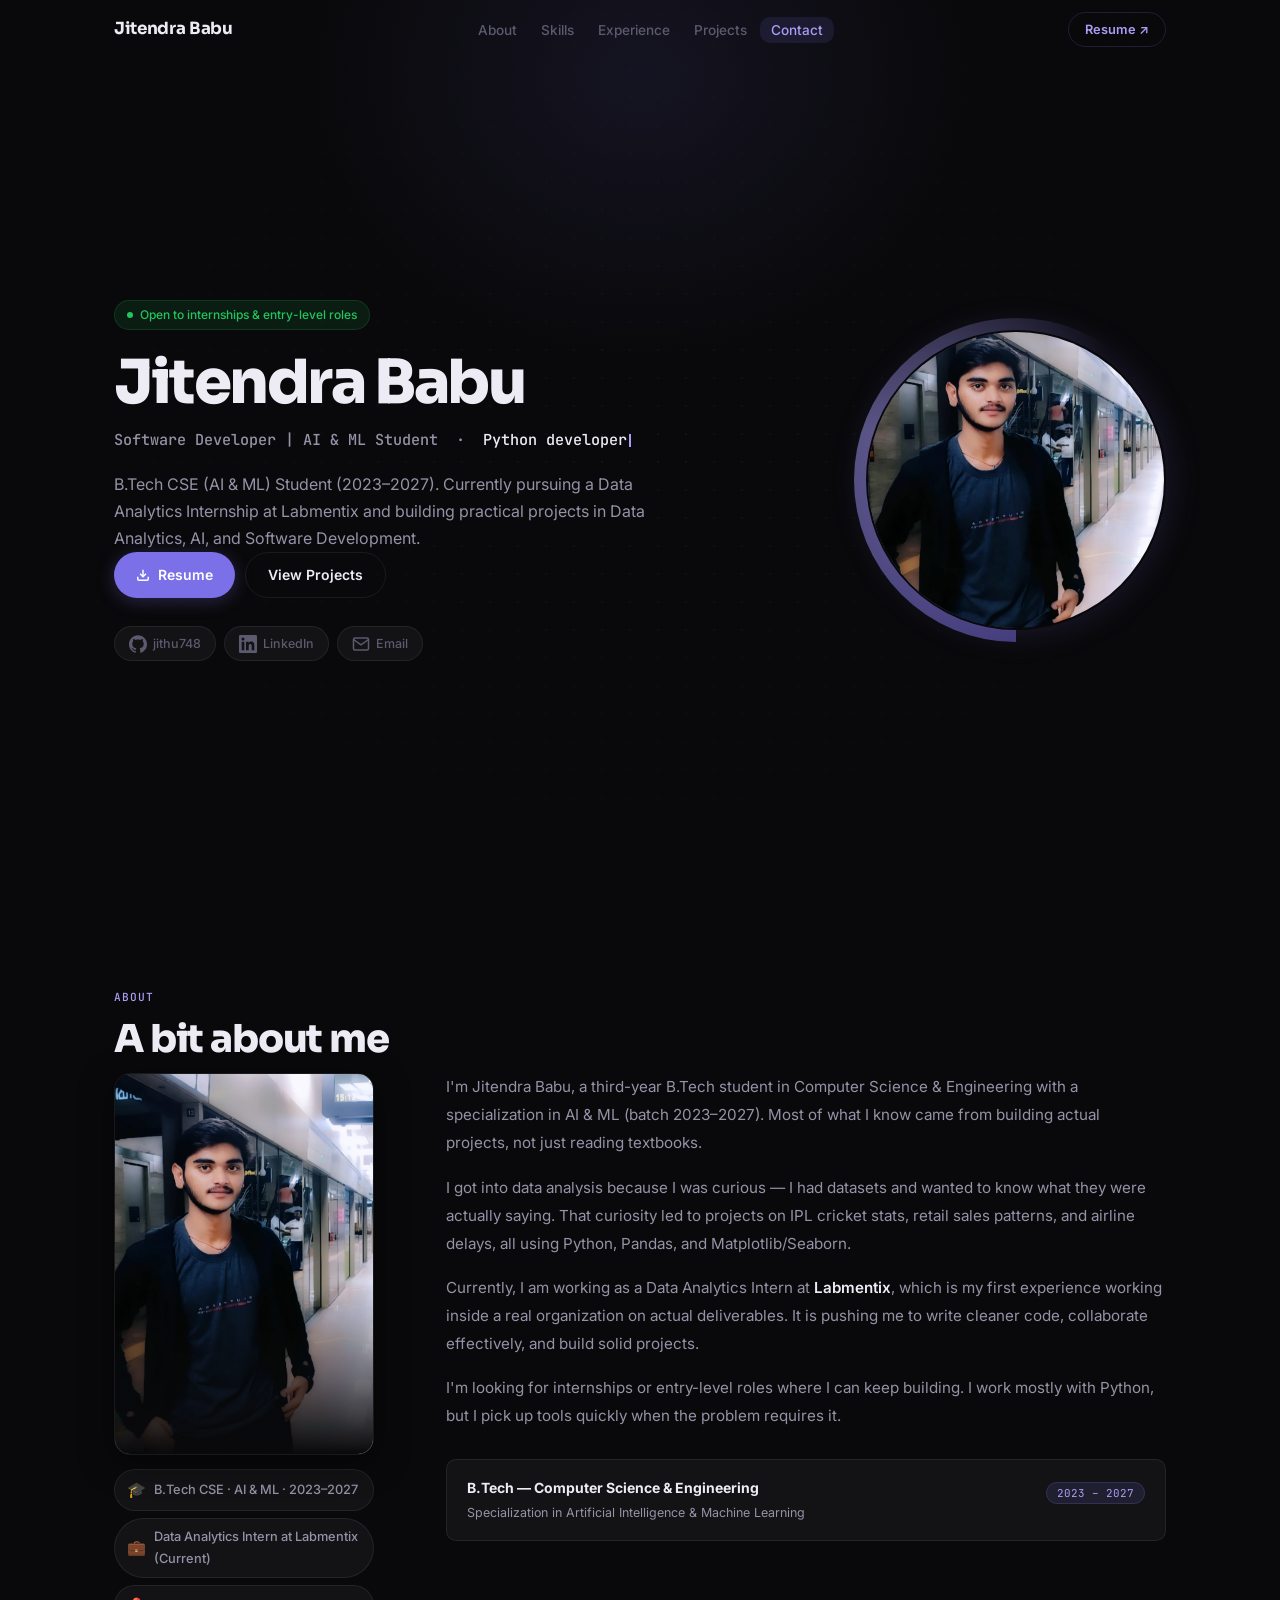
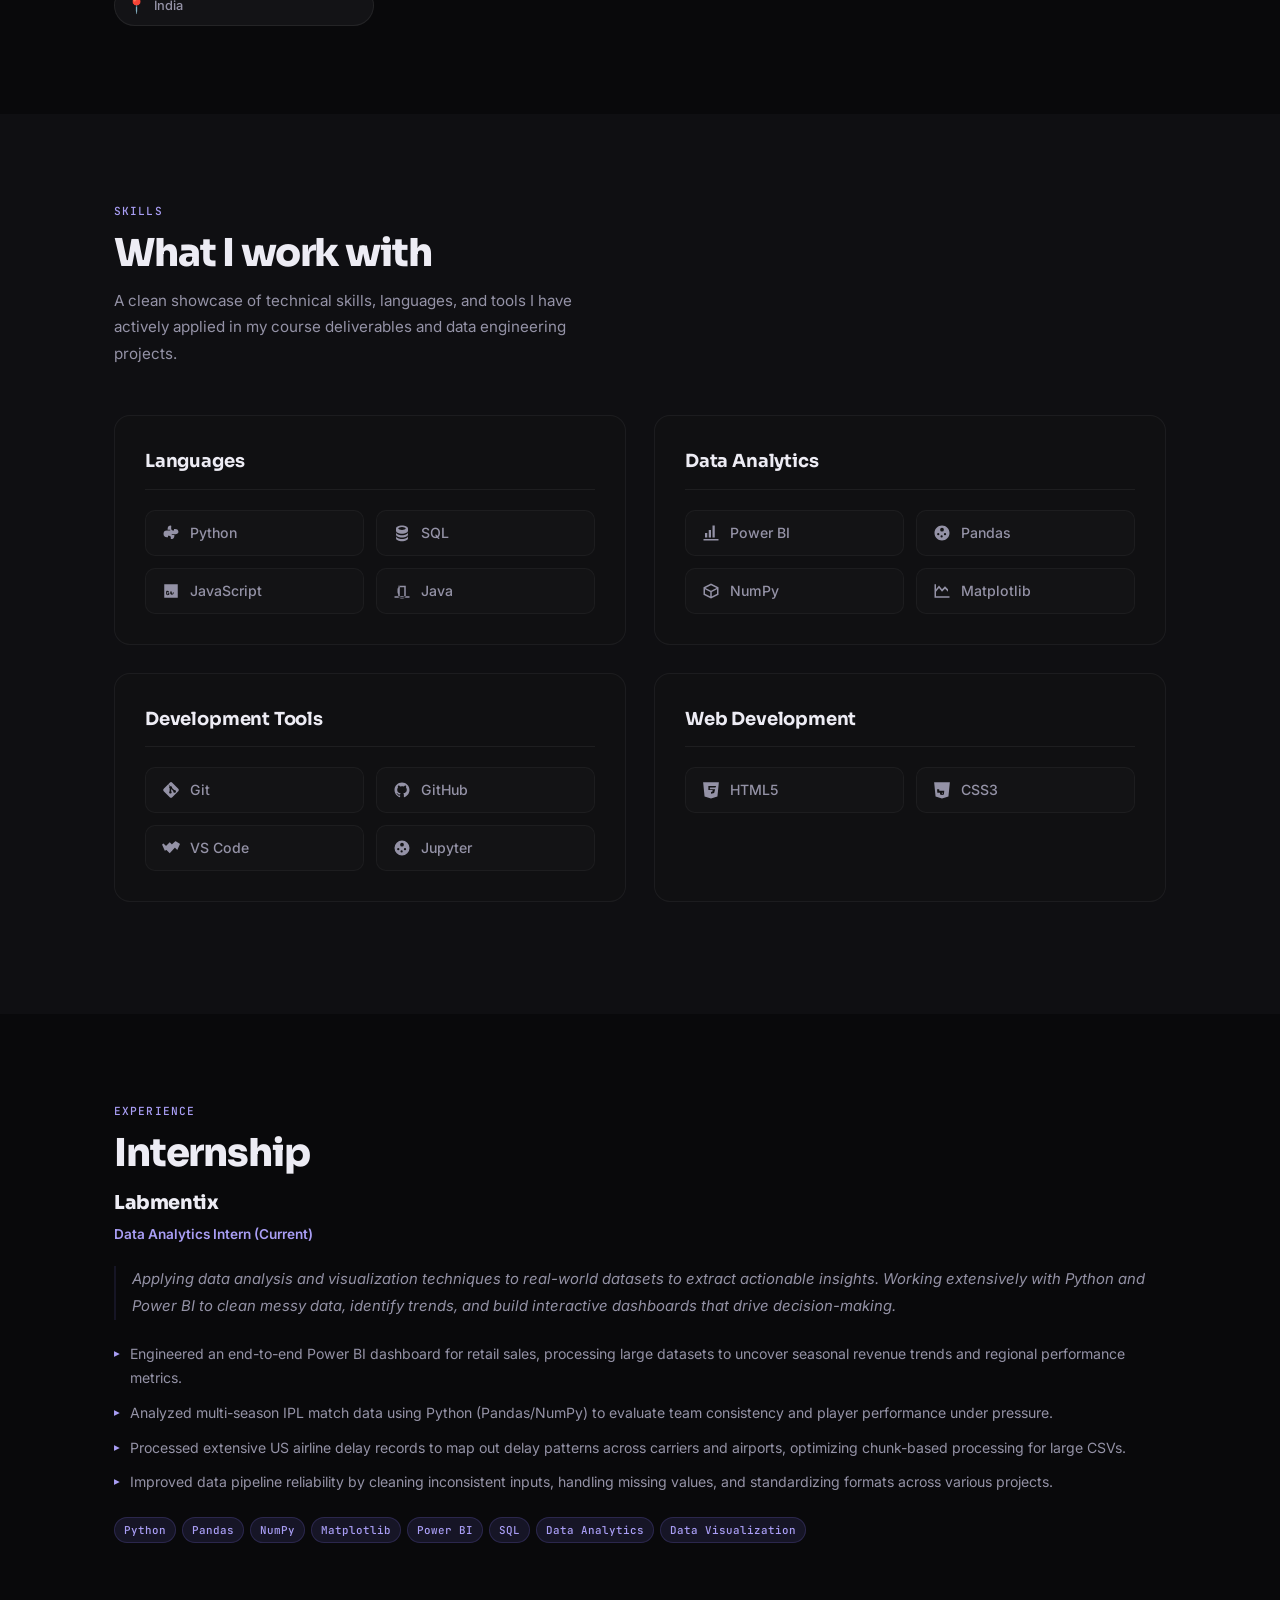
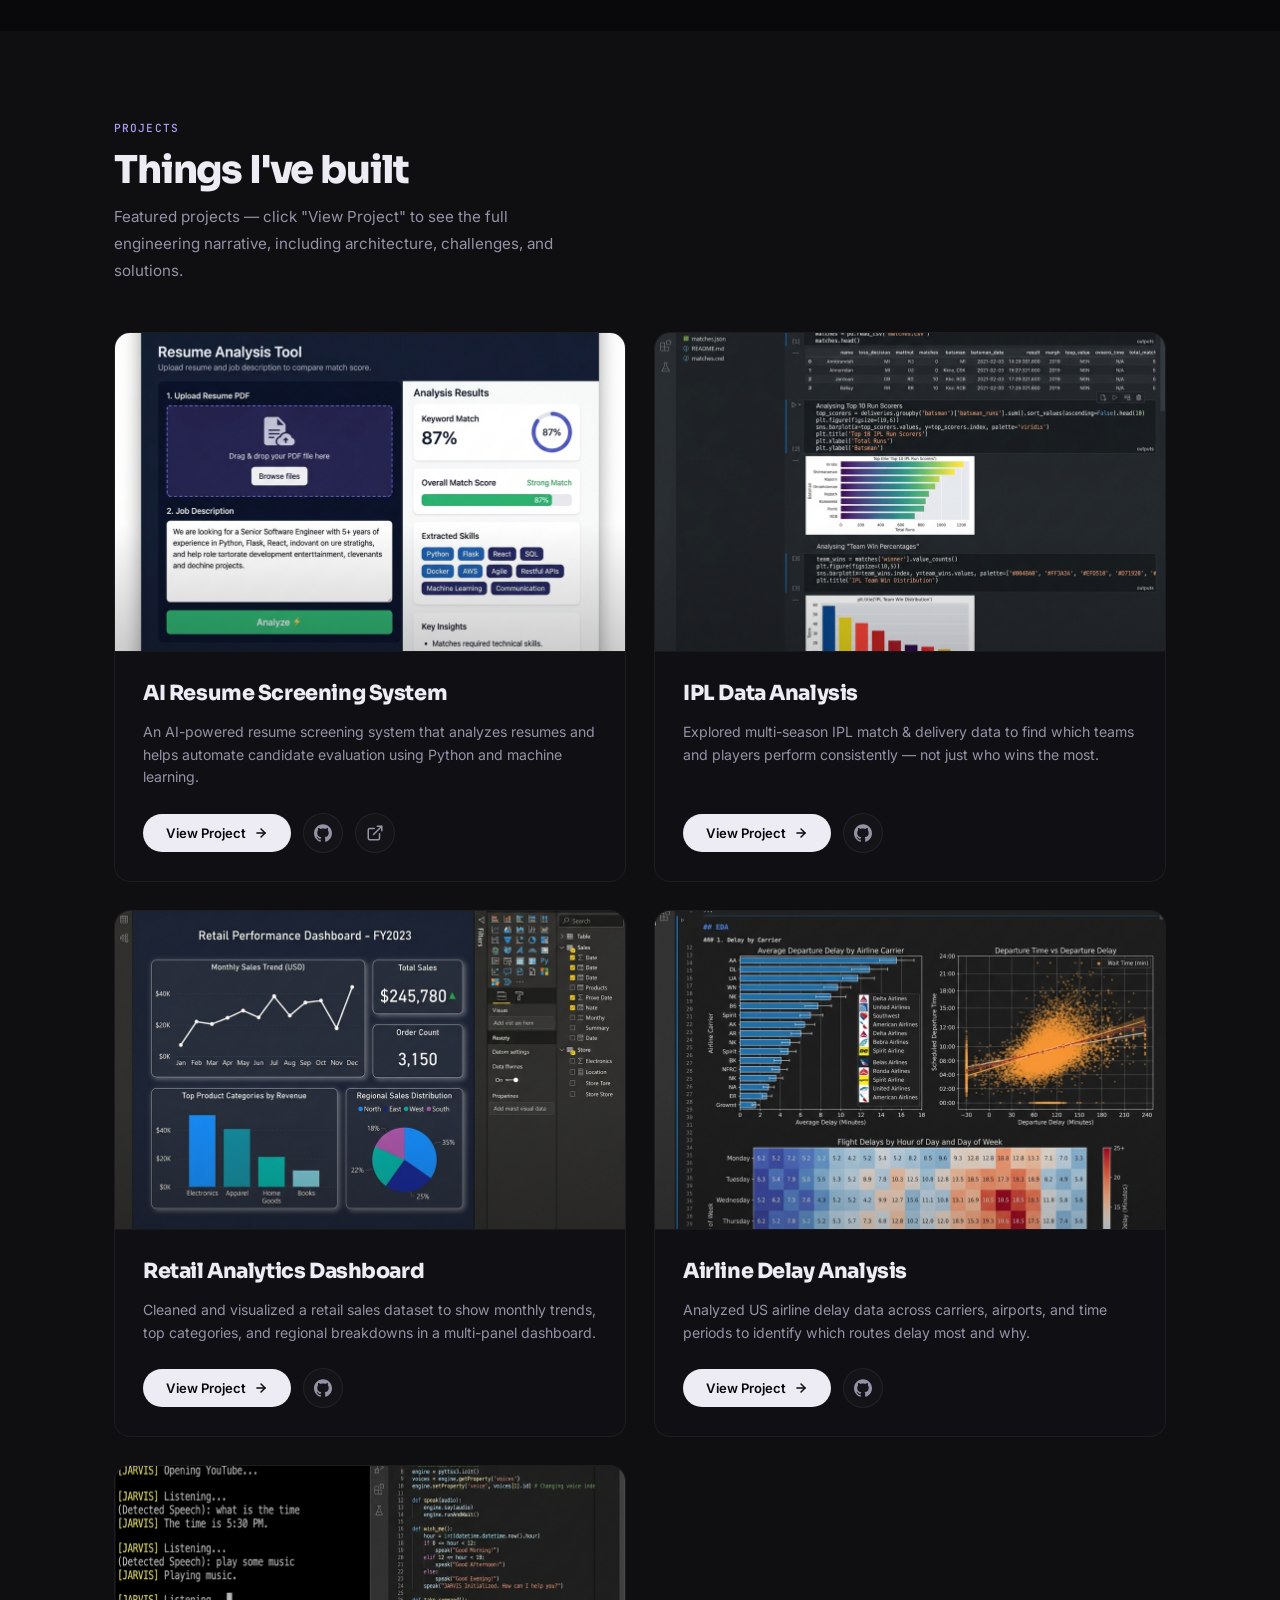
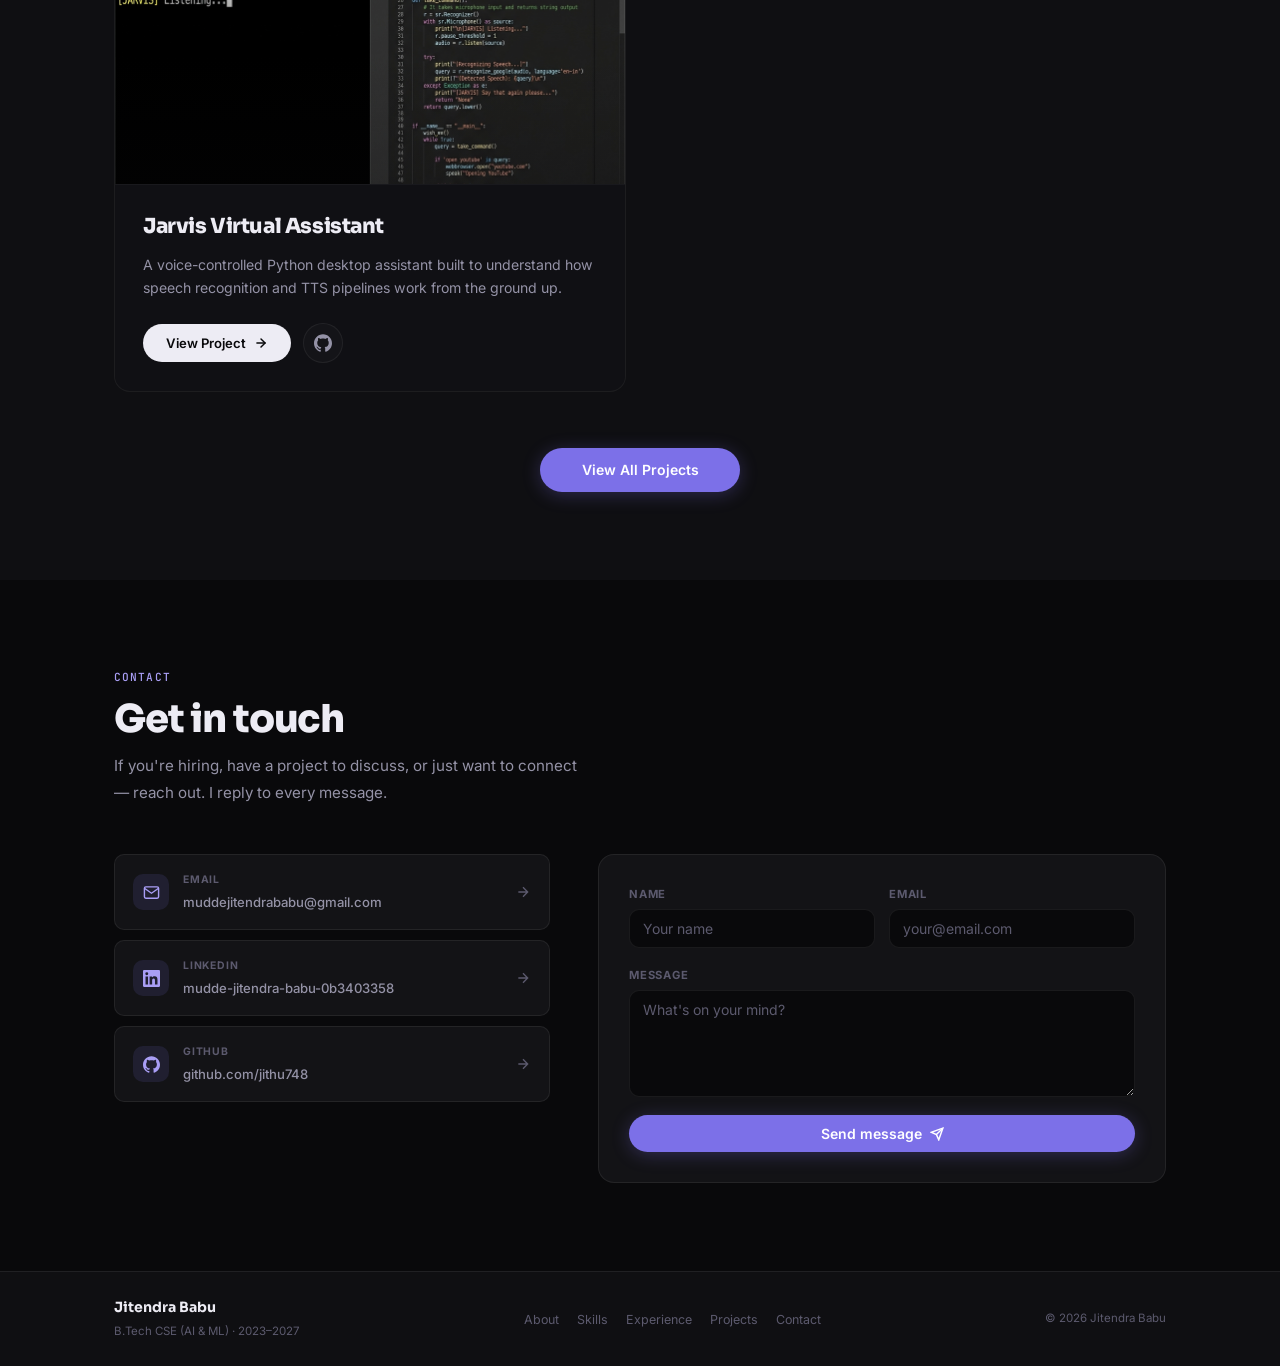
==== commit de524ab3: "Add Resume project, Live demo button, and projects page" ====
--- a/index.html
+++ b/index.html
@@ -1,509 +1,649 @@
 <!DOCTYPE html>
 <html lang="en">
-
 <head>
   <meta charset="UTF-8" />
-  <meta http-equiv="X-UA-Compatible" content="IE=edge" />
   <meta name="viewport" content="width=device-width, initial-scale=1.0" />
-  <title>Jitendra Babu | Software Developer & AI/ML Engineer</title>
-  <meta name="description" content="Jitendra Babu — Final-year B.Tech CSE (AI & ML) student and aspiring software developer. Explore projects in AI, web development, and data analytics." />
-  <meta name="keywords" content="Jitendra Babu, Software Developer, AI ML Engineer, Web Developer, Python, JavaScript, Portfolio, Power BI, Data Analytics" />
-  <meta name="author" content="Jitendra Babu" />
-  <meta property="og:title" content="Jitendra Babu | Software Developer & AI/ML Engineer" />
-  <meta property="og:description" content="Portfolio of Jitendra Babu — AI/ML Engineer, Web Developer, and Data Analytics enthusiast." />
+  <title>Jitendra Babu — B.Tech CSE (AI &amp; ML)</title>
+  <meta name="description" content="Mudde Jitendra Babu — B.Tech CSE (AI &amp; ML) Student (2023–2027). Currently pursuing a Data Analytics Internship at Labmentix and building practical projects in Data Analytics, AI, and Software Development." />
+  <meta name="author" content="Mudde Jitendra Babu" />
+  <meta property="og:title" content="Jitendra Babu | Portfolio" />
+  <meta property="og:description" content="B.Tech CSE (AI &amp; ML) Student. Currently pursuing a Data Analytics Internship at Labmentix and building practical projects." />
   <meta property="og:image" content="./assets/profile-pic.png" />
-  <meta property="og:type" content="website" />
   <link rel="stylesheet" href="style.css" />
   <link rel="stylesheet" href="mediaqueries.css" />
   <link rel="preconnect" href="https://fonts.googleapis.com" />
   <link rel="preconnect" href="https://fonts.gstatic.com" crossorigin />
-  <link href="https://fonts.googleapis.com/css2?family=Inter:wght@300;400;500;600;700&family=Outfit:wght@400;600;700;800;900&family=JetBrains+Mono:wght@400;500&display=swap" rel="stylesheet" />
+  <link href="https://fonts.googleapis.com/css2?family=Inter:wght@300;400;500;600;700&family=Cal+Sans&display=swap" rel="stylesheet" />
+  <!-- Cal Sans fallback if not available -->
+  <link href="https://fonts.googleapis.com/css2?family=Sora:wght@400;600;700;800&family=Inter:wght@300;400;500;600;700&family=JetBrains+Mono:wght@400;500&display=swap" rel="stylesheet" />
 </head>
-
 <body>
 
-  <!-- ========== NAVIGATION ========== -->
-  <nav id="main-nav" role="navigation" aria-label="Main navigation">
-    <div class="nav-inner">
-      <a href="#hero" class="nav-logo" id="nav-logo-link" aria-label="Home">
-        <span class="logo-bracket">&lt;</span>JB<span class="logo-bracket">/&gt;</span>
-      </a>
-      <ul class="nav-links" id="nav-links-list" role="list">
-        <li><a href="#about" id="nav-about">About</a></li>
-        <li><a href="#skills" id="nav-skills">Skills</a></li>
-        <li><a href="#experience" id="nav-experience">Experience</a></li>
-        <li><a href="#projects" id="nav-projects">Projects</a></li>
-        <li><a href="#contact" id="nav-contact">Contact</a></li>
+<!-- =========================================================
+     NAV
+========================================================= -->
+<nav id="nav" role="navigation" aria-label="Site navigation">
+  <div class="nav-wrap">
+    <a href="#top" class="nav-brand" aria-label="Jitendra Babu — home">
+      Jitendra Babu
+    </a>
+
+    <ul class="nav-list" role="list">
+      <li><a href="#about"      class="nav-link" id="nl-about">About</a></li>
+      <li><a href="#skills"     class="nav-link" id="nl-skills">Skills</a></li>
+      <li><a href="#experience" class="nav-link" id="nl-exp">Experience</a></li>
+      <li><a href="#projects"   class="nav-link" id="nl-proj">Projects</a></li>
+      <li><a href="#contact"    class="nav-link" id="nl-contact">Contact</a></li>
+    </ul>
+
+    <a href="./assets/M.JITENDRA_RESUME.pdf" target="_blank" rel="noopener noreferrer"
+       class="nav-cta" id="nav-resume">Resume ↗</a>
+
+    <button id="nav-toggle" class="nav-toggle" aria-label="Open menu" aria-expanded="false"
+            onclick="toggleNav()">
+      <span></span><span></span><span></span>
+    </button>
+  </div>
+
+  <div id="nav-drawer" class="nav-drawer" aria-hidden="true">
+    <ul role="list">
+      <li><a href="#about"      onclick="toggleNav()">About</a></li>
+      <li><a href="#skills"     onclick="toggleNav()">Skills</a></li>
+      <li><a href="#experience" onclick="toggleNav()">Experience</a></li>
+      <li><a href="#projects"   onclick="toggleNav()">Projects</a></li>
+      <li><a href="#contact"    onclick="toggleNav()">Contact</a></li>
+      <li><a href="./assets/M.JITENDRA_RESUME.pdf" target="_blank" rel="noopener noreferrer">Resume ↗</a></li>
+    </ul>
+  </div>
+</nav>
+
+<!-- =========================================================
+     HERO
+========================================================= -->
+<section id="top" class="hero" aria-label="Introduction">
+  <!-- Noise + grid texture -->
+  <div class="hero-noise" aria-hidden="true"></div>
+
+  <div class="hero-inner">
+    <div class="hero-text" id="hero-text">
+
+      <div class="hero-pill" id="hero-avail">
+        <span class="pill-dot" aria-hidden="true"></span>
+        Open to internships &amp; entry-level roles
+      </div>
+
+      <h1 id="hero-name">
+        Jitendra Babu
+      </h1>
+
+      <p class="hero-sub" id="hero-sub">
+        Software Developer | AI &amp; ML Student &nbsp;·&nbsp;
+        <span id="typed" aria-live="polite"></span><span class="caret" aria-hidden="true"></span>
+      </p>
+
+      <div class="hero-content reveal" id="hero-content">
+        <p class="hero-desc">
+          B.Tech CSE (AI &amp; ML) Student (2023–2027). Currently pursuing a Data Analytics Internship at Labmentix and building practical projects in Data Analytics, AI, and Software Development.
+        </p>
+      </div>
+
+      <div class="hero-btns" id="hero-btns">
+        <a href="./assets/M.JITENDRA_RESUME.pdf" target="_blank" rel="noopener noreferrer"
+           class="btn-solid" id="btn-resume">
+          <svg width="14" height="14" viewBox="0 0 24 24" fill="none" stroke="currentColor"
+               stroke-width="2.5" aria-hidden="true">
+            <path d="M21 15v4a2 2 0 0 1-2 2H5a2 2 0 0 1-2-2v-4"/>
+            <polyline points="7 10 12 15 17 10"/>
+            <line x1="12" y1="15" x2="12" y2="3"/>
+          </svg>
+          Resume
+        </a>
+        <a href="#projects" class="btn-ghost" id="btn-work">View Projects</a>
+      </div>
+
+      <div class="hero-links" id="hero-links">
+        <a href="https://github.com/jithu748" target="_blank" rel="noopener noreferrer"
+           class="icon-link" id="hl-github" aria-label="GitHub">
+          <svg viewBox="0 0 24 24" fill="currentColor" width="18" height="18" aria-hidden="true">
+            <path d="M12 .297c-6.63 0-12 5.373-12 12 0 5.303 3.438 9.8 8.205 11.385.6.113.82-.258.82-.577 0-.285-.01-1.04-.015-2.04-3.338.724-4.042-1.61-4.042-1.61C4.422 18.07 3.633 17.7 3.633 17.7c-1.087-.744.084-.729.084-.729 1.205.084 1.838 1.236 1.838 1.236 1.07 1.835 2.809 1.305 3.495.998.108-.776.417-1.305.76-1.605-2.665-.3-5.466-1.332-5.466-5.93 0-1.31.465-2.38 1.235-3.22-.135-.303-.54-1.523.105-3.176 0 0 1.005-.322 3.3 1.23.96-.267 1.98-.399 3-.405 1.02.006 2.04.138 3 .405 2.28-1.552 3.285-1.23 3.285-1.23.645 1.653.24 2.873.12 3.176.765.84 1.23 1.91 1.23 3.22 0 4.61-2.805 5.625-5.475 5.92.42.36.81 1.096.81 2.22 0 1.606-.015 2.896-.015 3.286 0 .315.21.69.825.57C20.565 22.092 24 17.592 24 12.297c0-6.627-5.373-12-12-12"/>
+          </svg>
+          <span>jithu748</span>
+        </a>
+        <a href="https://www.linkedin.com/in/mudde-jitendra-babu-0b3403358/" target="_blank"
+           rel="noopener noreferrer" class="icon-link" id="hl-linkedin" aria-label="LinkedIn">
+          <svg viewBox="0 0 24 24" fill="currentColor" width="18" height="18" aria-hidden="true">
+            <path d="M20.447 20.452h-3.554v-5.569c0-1.328-.027-3.037-1.852-3.037-1.853 0-2.136 1.445-2.136 2.939v5.667H9.351V9h3.414v1.561h.046c.477-.9 1.637-1.85 3.37-1.85 3.601 0 4.267 2.37 4.267 5.455v6.286zM5.337 7.433a2.062 2.062 0 0 1-2.063-2.065 2.064 2.064 0 1 1 2.063 2.065zm1.782 13.019H3.555V9h3.564v11.452zM22.225 0H1.771C.792 0 0 .774 0 1.729v20.542C0 23.227.792 24 1.771 24h20.451C23.2 24 24 23.227 24 22.271V1.729C24 .774 23.2 0 22.222 0h.003z"/>
+          </svg>
+          <span>LinkedIn</span>
+        </a>
+        <a href="mailto:muddejitendrababu@gmail.com" class="icon-link" id="hl-email"
+           aria-label="Email">
+          <svg viewBox="0 0 24 24" fill="none" stroke="currentColor" stroke-width="2"
+               width="18" height="18" aria-hidden="true">
+            <path d="M4 4h16c1.1 0 2 .9 2 2v12c0 1.1-.9 2-2 2H4c-1.1 0-2-.9-2-2V6c0-1.1.9-2 2-2z"/>
+            <polyline points="22,6 12,13 2,6"/>
+          </svg>
+          <span>Email</span>
+        </a>
+      </div>
+    </div>
+
+    <div class="hero-photo" id="hero-photo" aria-hidden="true">
+      <div class="photo-halo"></div>
+      <img src="./assets/profile-pic.png"
+           alt="Jitendra Babu"
+           class="photo-img" id="photo-img"
+           width="320" height="320" />
+    </div>
+  </div>
+</section>
+
+<!-- =========================================================
+     ABOUT
+========================================================= -->
+<section id="about" class="section" aria-labelledby="h-about">
+  <div class="section-wrap">
+    <div class="section-eyebrow reveal">About</div>
+    <h2 id="h-about" class="section-heading reveal">A bit about me</h2>
+
+    <div class="about-grid">
+      <div class="about-img-col reveal">
+        <div class="about-photo-frame">
+          <img src="./assets/about-pic.png" alt="Jitendra Babu" loading="lazy"
+               class="about-photo" width="320" height="380" />
+        </div>
+
+        <div class="about-fact-list" aria-label="Quick facts">
+          <div class="fact-row">
+            <span class="fact-icon" aria-hidden="true">🎓</span>
+            <span>B.Tech CSE · AI &amp; ML · 2023–2027</span>
+          </div>
+          <div class="fact-row">
+            <span class="fact-icon" aria-hidden="true">💼</span>
+            <span>Data Analytics Intern at Labmentix (Current)</span>
+          </div>
+          <div class="fact-row">
+            <span class="fact-icon" aria-hidden="true">📍</span>
+            <span>India</span>
+          </div>
+        </div>
+      </div>
+
+      <div class="about-text-col reveal">
+        <p class="about-p">
+          I'm Jitendra Babu, a third-year B.Tech student in Computer Science &amp; Engineering
+          with a specialization in AI &amp; ML (batch 2023–2027). Most of what I know came
+          from building actual projects, not just reading textbooks.
+        </p>
+        <p class="about-p">
+          I got into data analysis because I was curious — I had datasets and wanted to
+          know what they were actually saying. That curiosity led to projects on IPL cricket
+          stats, retail sales patterns, and airline delays, all using Python, Pandas, and
+          Matplotlib/Seaborn.
+        </p>
+        <p class="about-p">
+          Currently, I am working as a Data Analytics Intern at <strong>Labmentix</strong>, which is my first
+          experience working inside a real organization on actual deliverables. It is pushing me
+          to write cleaner code, collaborate effectively, and build solid projects.
+        </p>
+        <p class="about-p about-p-end">
+          I'm looking for internships or entry-level roles where I can keep building.
+          I work mostly with Python, but I pick up tools quickly when the problem
+          requires it.
+        </p>
+
+        <div class="edu-card">
+          <div class="edu-left">
+            <div class="edu-degree">B.Tech — Computer Science &amp; Engineering</div>
+            <div class="edu-spec">Specialization in Artificial Intelligence &amp; Machine Learning</div>
+          </div>
+          <div class="edu-right">
+            <span class="edu-tag">2023 – 2027</span>
+          </div>
+        </div>
+      </div>
+    </div>
+  </div>
+</section>
+
+<!-- =========================================================
+     SKILLS
+========================================================= -->
+<!-- =========================================================
+     SKILLS
+========================================================= -->
+<section id="skills" class="section section-alt" aria-labelledby="h-skills">
+  <div class="section-wrap">
+    <div class="section-eyebrow reveal">Skills</div>
+    <h2 id="h-skills" class="section-heading reveal">What I work with</h2>
+    <p class="section-sub reveal">
+      A clean showcase of technical skills, languages, and tools I have actively applied in my course deliverables and data engineering projects.
+    </p>
+
+    <div class="skills-grid reveal" id="skills-grid">
+
+      <!-- CATEGORY 1: Languages -->
+      <div class="skill-category-card" id="sc-lang">
+        <h3 class="skill-category-title">Languages</h3>
+        <div class="skills-badge-list">
+          <div class="skill-badge" title="Python">
+            <svg class="skill-icon" viewBox="0 0 24 24" aria-hidden="true">
+              <path d="M12 2a4.5 4.5 0 0 0-4.5 4.5v1H11v1H6.5A4.5 4.5 0 0 0 2 13a4.5 4.5 0 0 0 4.5 4.5H8v-2.25A2.25 2.25 0 0 1 10.25 13h3.5A2.25 2.25 0 0 0 16 10.75V8.5h-1.5A2.25 2.25 0 0 1 12.25 6.25V4A2 2 0 0 0 12 2zm0 18a4.5 4.5 0 0 0 4.5-4.5v-1H13v-1h4.5A4.5 4.5 0 0 0 22 11a4.5 4.5 0 0 0-4.5-4.5H16v2.25A2.25 2.25 0 0 1 13.75 11h-3.5A2.25 2.25 0 0 0 8 13.25v2.25h1.5A2.25 2.25 0 0 1 11.75 17.75V20a2 2 0 0 0 .25 0z"/>
+            </svg>
+            <span class="skill-label">Python</span>
+          </div>
+          <div class="skill-badge" title="SQL">
+            <svg class="skill-icon" viewBox="0 0 24 24" aria-hidden="true">
+              <path d="M12 2c4.42 0 8 1.79 8 4v3c0 2.21-3.58 4-8 4s-8-1.79-8-4V6c0-2.21 3.58-4 8-4zm0 6c2.5 0 5-1 5-2s-2.5-2-5-2-5 1-5 2 2.5 2 5 2zm0 7c4.42 0 8-1.79 8-4v3c0 2.21-3.58 4-8 4s-8-1.79-8-4v-3c0 2.21 3.58 4 8 4zm0 5c4.42 0 8-1.79 8-4v3c0 2.21-3.58 4-8 4s-8-1.79-8-4v-3c0 2.21 3.58 4 8 4z"/>
+            </svg>
+            <span class="skill-label">SQL</span>
+          </div>
+          <div class="skill-badge" title="JavaScript">
+            <svg class="skill-icon" viewBox="0 0 24 24" aria-hidden="true">
+              <path d="M3 3h18v18H3V3zm11.5 10.5v1.2c0 .5-.3.8-.8.8-.4 0-.7-.3-.7-.8v-2.2H11v2.2c0 1.2 1 2.2 2.2 2.2 1.2 0 2.3-1 2.3-2.2v-1.2H14.5zm-5 2c0-.5-.3-.8-.8-.8-.4 0-.7.3-.7.8v.5c0 .3-.2.5-.5.5s-.5-.2-.5-.5v-2.2c0-.3.2-.5.5-.5s.5.2.5.5v.2h1.5v-.2c0-1.2-1-2.2-2.2-2.2S5.5 12 5.5 13.2v2.2c0 1.2 1 2.2 2.2 2.2s2.3-1 2.3-2.2v-.7z"/>
+            </svg>
+            <span class="skill-label">JavaScript</span>
+          </div>
+          <div class="skill-badge" title="Java">
+            <svg class="skill-icon" viewBox="0 0 24 24" aria-hidden="true">
+              <path d="M2 21h20v-2H2v2zM6 10c0-2 1-3.5 3-4.5C8 5 7 6 7 8c0 1.5 1 2 1 3.5 0 1.5-1 2-1 3.5 0 1.5.5 2.5 1.5 3-1-.5-1.5-1.5-1.5-3.5 0-1.5 1-2 1-3.5S8 11.5 8 10c0-1.5-.5-2.5-1.5-3 1 .5 1.5 1.5 1.5 3.5 0 1.5-1 2-1 3.5S7 16 7 17.5c0 1-.5 1.5-1 2 1-.5 1-1 1-2.5 0-1.5-1-2-1-3.5zM17 5v13a4 4 0 0 1-4 4h-2a4 4 0 0 1-4-4V5h10zm-2 2h-6v11c0 1.1.9 2 2 2h2c1.1 0 2-.9 2-2V7z"/>
+            </svg>
+            <span class="skill-label">Java</span>
+          </div>
+        </div>
+      </div>
+
+      <!-- CATEGORY 2: Data Analytics -->
+      <div class="skill-category-card" id="sc-data">
+        <h3 class="skill-category-title">Data Analytics</h3>
+        <div class="skills-badge-list">
+          <div class="skill-badge" title="Power BI">
+            <svg class="skill-icon" viewBox="0 0 24 24" aria-hidden="true">
+              <path d="M4 18h3v-6H4v6zm5 0h3V8H9v10zm5 0h3V2h-3v16zM2 20h20v2H2v-2z"/>
+            </svg>
+            <span class="skill-label">Power BI</span>
+          </div>
+          <div class="skill-badge" title="Pandas">
+            <svg class="skill-icon" viewBox="0 0 24 24" aria-hidden="true">
+              <path d="M12 2C6.477 2 2 6.477 2 12s4.477 10 10 10 10-4.477 10-10S17.523 2 12 2zm1 14.5a1.5 1.5 0 1 1-3 0 1.5 1.5 0 0 1 3 0zm4.5-3a1.5 1.5 0 1 1-3 0 1.5 1.5 0 0 1 3 0zm-9 0a1.5 1.5 0 1 1-3 0 1.5 1.5 0 0 1 3 0zM12 5a2.5 2.5 0 1 1 0 5 2.5 2.5 0 0 1 0-5z"/>
+            </svg>
+            <span class="skill-label">Pandas</span>
+          </div>
+          <div class="skill-badge" title="NumPy">
+            <svg class="skill-icon" viewBox="0 0 24 24" aria-hidden="true">
+              <path d="M12 2L2 7v10l10 5 10-5V7L12 2zm0 2.3L19.4 8 12 11.7 4.6 8 12 4.3zM4 15.7V9.7l7 3.5v6L4 15.7zm16 0l-7 3.5v-6l7-3.5v6z"/>
+            </svg>
+            <span class="skill-label">NumPy</span>
+          </div>
+          <div class="skill-badge" title="Matplotlib">
+            <svg class="skill-icon" viewBox="0 0 24 24" aria-hidden="true">
+              <path d="M22 21H2V3h2v16h18v2zm-2-8l-4-4-4 4-4-5-4 5v-3.5l4-5 4 5 4-4 4 4V13z"/>
+            </svg>
+            <span class="skill-label">Matplotlib</span>
+          </div>
+        </div>
+      </div>
+
+      <!-- CATEGORY 3: Development Tools -->
+      <div class="skill-category-card" id="sc-tools">
+        <h3 class="skill-category-title">Development Tools</h3>
+        <div class="skills-badge-list">
+          <div class="skill-badge" title="Git">
+            <svg class="skill-icon" viewBox="0 0 24 24" aria-hidden="true">
+              <path d="M21.7 10.3L13.7 2.3a2.4 2.4 0 0 0-3.4 0l-1.9 1.9 2.8 2.8c.6-.2 1.3 0 1.8.5.5.5.7 1.2.5 1.8l2.8 2.8c.6-.2 1.3 0 1.8.5.7.7.7 1.9 0 2.6a1.9 1.9 0 0 1-2.6 0 1.9 1.9 0 0 1-.5-1.8L12.2 10.6v3.2c.4.3.7.8.7 1.3 0 .9-.8 1.7-1.7 1.7s-1.7-.8-1.7-1.7c0-.5.3-1 .7-1.3V9.6c-.4-.3-.7-.8-.7-1.3 0-.5.2-1 .7-1.3L8.3 4.2 2.3 10.2a2.4 2.4 0 0 0 0 3.4l8 8a2.4 2.4 0 0 0 3.4 0l8-8c.9-.9.9-2.5 0-3.3z"/>
+            </svg>
+            <span class="skill-label">Git</span>
+          </div>
+          <div class="skill-badge" title="GitHub">
+            <svg class="skill-icon" viewBox="0 0 24 24" aria-hidden="true">
+              <path d="M12 2C6.477 2 2 6.484 2 12.017c0 4.425 2.865 8.18 6.839 9.504.5.092.682-.217.682-.483 0-.237-.008-.868-.013-1.703-2.782.605-3.369-1.343-3.369-1.343-.454-1.158-1.11-1.466-1.11-1.466-.908-.62.069-.608.069-.608 1.003.07 1.53 1.032 1.53 1.032.892 1.53 2.341 1.088 2.91.832.092-.647.35-1.088.636-1.338-2.22-.253-4.555-1.113-4.555-4.951 0-1.093.39-1.988 1.029-2.688-.103-.253-.446-1.272.098-2.65 0 0 .84-.27 2.75 1.026A9.564 9.564 0 0 1 12 6.844c.85.004 1.705.115 2.504.337 1.909-1.296 2.747-1.027 2.747-1.027.546 1.379.202 2.398.1 2.651.64.7 1.028 1.595 1.028 2.688 0 3.848-2.339 4.695-4.566 4.943.359.309.678.92.678 1.855 0 1.338-.012 2.419-.012 2.747 0 .268.18.58.688.482C19.138 20.197 22 16.44 22 12.017 22 6.484 17.522 2 12 2z"/>
+            </svg>
+            <span class="skill-label">GitHub</span>
+          </div>
+          <div class="skill-badge" title="VS Code">
+            <svg class="skill-icon" viewBox="0 0 24 24" aria-hidden="true">
+              <path d="M23.984 6.742a.526.526 0 0 0-.258-.45L18.3 2.914a.527.527 0 0 0-.58.077l-4.717 4.218 7.373 7.373 3.608-7.84zM6.578 10.375L1.86 6.156a.526.526 0 0 0-.58.077l-1.022 1.02a.526.526 0 0 0-.077.58l3.6 7.84 5.922-3.14-3.125-2.158zm10.704.996L10.312 4.4l-7.373 7.373 7.373 7.373 6.97-7.775z"/>
+            </svg>
+            <span class="skill-label">VS Code</span>
+          </div>
+          <div class="skill-badge" title="Jupyter Notebook">
+            <svg class="skill-icon" viewBox="0 0 24 24" aria-hidden="true">
+              <path d="M12 2A10 10 0 0 0 2 12a10 10 0 0 0 10 10 10 10 0 0 0 10-10A10 10 0 0 0 12 2zm1 14.5a1.5 1.5 0 1 1-3 0 1.5 1.5 0 0 1 3 0zm4.5-3a1.5 1.5 0 1 1-3 0 1.5 1.5 0 0 1 3 0zm-9 0a1.5 1.5 0 1 1-3 0 1.5 1.5 0 0 1 3 0zM12 5a2.5 2.5 0 1 1 0 5 2.5 2.5 0 0 1 0-5z"/>
+            </svg>
+            <span class="skill-label">Jupyter</span>
+          </div>
+        </div>
+      </div>
+
+      <!-- CATEGORY 4: Web Development -->
+      <div class="skill-category-card" id="sc-web">
+        <h3 class="skill-category-title">Web Development</h3>
+        <div class="skills-badge-list">
+          <div class="skill-badge" title="HTML5">
+            <svg class="skill-icon" viewBox="0 0 24 24" aria-hidden="true">
+              <path d="M1.5 1.5l1.9 19.3 8.6 2.4 8.6-2.4 1.9-19.3H1.5zm16 7h-7v2.5h7L16.2 16l-4.2 1.1V14.5l2-.5.2-2H8.5V6.5h10.3l-.8 2z"/>
+            </svg>
+            <span class="skill-label">HTML5</span>
+          </div>
+          <div class="skill-badge" title="CSS3">
+            <svg class="skill-icon" viewBox="0 0 24 24" aria-hidden="true">
+              <path d="M1.5 1.5l1.9 19.3 8.6 2.4 8.6-2.4 1.9-19.3H1.5zm14.3 6l-.3 3.5H8.2l.2 2H15l-.5 5-2.5.7-2.5-.7-.2-2.5h2.5l.1 1.2 1.2.3.1-1.5H5.8l-.4-4.5H16l-.2-3.5H1.5z"/>
+            </svg>
+            <span class="skill-label">CSS3</span>
+          </div>
+        </div>
+      </div>
+
+    </div>
+  </div>
+</section>
+
+<!-- =========================================================
+     EXPERIENCE
+========================================================= -->
+<section id="experience" class="section" aria-labelledby="h-exp">
+  <div class="section-wrap">
+    <div class="section-eyebrow reveal">Experience</div>
+    <h2 id="h-exp" class="section-heading reveal">Internship</h2>
+
+    <div class="exp-card reveal" id="exp-labmentix">
+      <div class="exp-header">
+        <div class="exp-header-left">
+          <div class="exp-company">Labmentix</div>
+          <div class="exp-role">Data Analytics Intern (Current)</div>
+        </div>
+      </div>
+
+      <p class="exp-summary">
+        Applying data analysis and visualization techniques to real-world datasets to extract actionable insights. Working extensively with Python and Power BI to clean messy data, identify trends, and build interactive dashboards that drive decision-making.
+      </p>
+
+      <ul class="exp-bullets" aria-label="Key achievements">
+        <li>Engineered an end-to-end Power BI dashboard for retail sales, processing large datasets to uncover seasonal revenue trends and regional performance metrics.</li>
+        <li>Analyzed multi-season IPL match data using Python (Pandas/NumPy) to evaluate team consistency and player performance under pressure.</li>
+        <li>Processed extensive US airline delay records to map out delay patterns across carriers and airports, optimizing chunk-based processing for large CSVs.</li>
+        <li>Improved data pipeline reliability by cleaning inconsistent inputs, handling missing values, and standardizing formats across various projects.</li>
       </ul>
-      <a href="./assets/M.JITENDRA_RESUME.pdf" target="_blank" rel="noopener noreferrer" class="nav-resume-btn" id="nav-resume-btn" aria-label="Download Resume">Resume ↗</a>
-      <button class="hamburger-btn" id="hamburger-btn" aria-label="Toggle mobile menu" aria-expanded="false" onclick="toggleMobileMenu()">
-        <span></span>
-        <span></span>
-        <span></span>
-      </button>
-    </div>
-    <!-- Mobile Menu -->
-    <div class="mobile-menu" id="mobile-menu" role="menu" aria-hidden="true">
-      <ul role="list">
-        <li><a href="#about" onclick="toggleMobileMenu()" role="menuitem">About</a></li>
-        <li><a href="#skills" onclick="toggleMobileMenu()" role="menuitem">Skills</a></li>
-        <li><a href="#experience" onclick="toggleMobileMenu()" role="menuitem">Experience</a></li>
-        <li><a href="#projects" onclick="toggleMobileMenu()" role="menuitem">Projects</a></li>
-        <li><a href="#contact" onclick="toggleMobileMenu()" role="menuitem">Contact</a></li>
-        <li><a href="./assets/M.JITENDRA_RESUME.pdf" target="_blank" rel="noopener noreferrer" role="menuitem">Download Resume</a></li>
-      </ul>
-    </div>
-  </nav>
-
-  <!-- ========== HERO SECTION ========== -->
-  <section id="hero" aria-label="Introduction">
-    <div class="hero-bg-glow" aria-hidden="true"></div>
-    <div class="hero-particles" aria-hidden="true" id="hero-particles"></div>
-    <div class="hero-content">
-      <div class="hero-badge" id="hero-badge">
-        <span class="badge-dot"></span>
-        Available for Opportunities
-      </div>
-      <p class="hero-greeting">Hello, I'm</p>
-      <h1 class="hero-name" id="hero-name">Jitendra Babu</h1>
-      <div class="hero-tagline" aria-label="Role">
-        <span class="tagline-prefix">I build</span>
-        <span class="typed-text" id="typed-text" aria-live="polite"></span>
-        <span class="typed-cursor" aria-hidden="true">|</span>
-      </div>
-      <p class="hero-bio">
-        Final-year B.Tech CSE (AI &amp; ML) student crafting intelligent, data-driven software solutions.
-        Internship-proven, project-focused, and ready to contribute from day one.
-      </p>
-      <div class="hero-cta" id="hero-cta">
-        <a href="./assets/M.JITENDRA_RESUME.pdf" target="_blank" rel="noopener noreferrer" class="btn btn-primary" id="hero-resume-btn">
-          <svg width="16" height="16" viewBox="0 0 24 24" fill="none" stroke="currentColor" stroke-width="2" aria-hidden="true"><path d="M21 15v4a2 2 0 0 1-2 2H5a2 2 0 0 1-2-2v-4"/><polyline points="7 10 12 15 17 10"/><line x1="12" y1="15" x2="12" y2="3"/></svg>
-          Download Resume
+
+      <div class="exp-tags" aria-label="Technologies used">
+        <span class="tag">Python</span>
+        <span class="tag">Pandas</span>
+        <span class="tag">NumPy</span>
+        <span class="tag">Matplotlib</span>
+        <span class="tag">Power BI</span>
+        <span class="tag">SQL</span>
+        <span class="tag">Data Analytics</span>
+        <span class="tag">Data Visualization</span>
+      </div>
+    </div>
+  </div>
+</section>
+
+<!-- =========================================================
+     PROJECTS
+========================================================= -->
+<section id="projects" class="section section-alt" aria-labelledby="h-proj">
+  <div class="section-wrap">
+    <div class="section-eyebrow reveal">Projects</div>
+    <h2 id="h-proj" class="section-heading reveal">Things I've built</h2>
+    <p class="section-sub reveal">
+      Featured projects — click "View Project" to see the full engineering narrative, including architecture, challenges, and solutions.
+    </p>
+
+    <div class="projects-grid" id="projects-grid">
+
+      <!-- PROJECT 00 — AI Resume Screening System -->
+      <div class="proj-showcase-card reveal" id="card-resume" role="listitem">
+        <div class="proj-card-img-wrap">
+          <img src="./assets/project-resume.png" alt="AI Resume Screening System web interface" class="proj-card-img" loading="lazy" />
+          <div class="proj-card-overlay"></div>
+        </div>
+        <div class="proj-card-body">
+          <h3 class="proj-card-title">AI Resume Screening System</h3>
+          <p class="proj-card-blurb">An AI-powered resume screening system that analyzes resumes and helps automate candidate evaluation using Python and machine learning.</p>
+          <div class="proj-card-actions">
+            <button class="btn-proj-details" onclick="openProjectModal('resume')" aria-label="View details of AI Resume Screening System">
+              View Project
+              <svg width="14" height="14" viewBox="0 0 24 24" fill="none" stroke="currentColor" stroke-width="2.5" stroke-linecap="round" stroke-linejoin="round" aria-hidden="true"><line x1="5" y1="12" x2="19" y2="12"></line><polyline points="12 5 19 12 12 19"></polyline></svg>
+            </button>
+            <a href="https://github.com/jithu748" target="_blank" rel="noopener noreferrer" class="btn-proj-gh" aria-label="GitHub repository for AI Resume Screening System">
+              <svg width="18" height="18" viewBox="0 0 24 24" fill="currentColor" aria-hidden="true"><path d="M12 .297c-6.63 0-12 5.373-12 12 0 5.303 3.438 9.8 8.205 11.385.6.113.82-.258.82-.577 0-.285-.01-1.04-.015-2.04-3.338.724-4.042-1.61-4.042-1.61C4.422 18.07 3.633 17.7 3.633 17.7c-1.087-.744.084-.729.084-.729 1.205.084 1.838 1.236 1.838 1.236 1.07 1.835 2.809 1.305 3.495.998.108-.776.417-1.305.76-1.605-2.665-.3-5.466-1.332-5.466-5.93 0-1.31.465-2.38 1.235-3.22-.135-.303-.54-1.523.105-3.176 0 0 1.005-.322 3.3 1.23.96-.267 1.98-.399 3-.405 1.02.006 2.04.138 3 .405 2.28-1.552 3.285-1.23 3.285-1.23.645 1.653.24 2.873.12 3.176.765.84 1.23 1.91 1.23 3.22 0 4.61-2.805 5.625-5.475 5.92.42.36.81 1.096.81 2.22 0 1.606-.015 2.896-.015 3.286 0 .315.21.69.825.57C20.565 22.092 24 17.592 24 12.297c0-6.627-5.373-12-12-12"/></svg>
+            </a>
+            <a href="https://resume-screening-14.onrender.com" target="_blank" rel="noopener noreferrer" class="btn-proj-gh" aria-label="Live Demo for AI Resume Screening System">
+              <svg width="18" height="18" viewBox="0 0 24 24" fill="none" stroke="currentColor" stroke-width="2" stroke-linecap="round" stroke-linejoin="round" aria-hidden="true"><path d="M18 13v6a2 2 0 0 1-2 2H5a2 2 0 0 1-2-2V8a2 2 0 0 1 2-2h6"></path><polyline points="15 3 21 3 21 9"></polyline><line x1="10" y1="14" x2="21" y2="3"></line></svg>
+            </a>
+          </div>
+        </div>
+      </div>
+
+      <!-- PROJECT 01 — IPL Data Analysis -->
+      <div class="proj-showcase-card reveal" id="card-ipl" role="listitem">
+        <div class="proj-card-img-wrap">
+          <img src="./assets/project-ipl.png" alt="IPL Data Analysis dashboard visualization output" class="proj-card-img" loading="lazy" />
+          <div class="proj-card-overlay"></div>
+        </div>
+        <div class="proj-card-body">
+          <h3 class="proj-card-title">IPL Data Analysis</h3>
+          <p class="proj-card-blurb">Explored multi-season IPL match &amp; delivery data to find which teams and players perform consistently &mdash; not just who wins the most.</p>
+          <div class="proj-card-actions">
+            <button class="btn-proj-details" onclick="openProjectModal('ipl')" aria-label="View details of IPL Data Analysis">
+              View Project
+              <svg width="14" height="14" viewBox="0 0 24 24" fill="none" stroke="currentColor" stroke-width="2.5" stroke-linecap="round" stroke-linejoin="round" aria-hidden="true"><line x1="5" y1="12" x2="19" y2="12"></line><polyline points="12 5 19 12 12 19"></polyline></svg>
+            </button>
+            <a href="https://github.com/jithu748" target="_blank" rel="noopener noreferrer" class="btn-proj-gh" aria-label="GitHub repository for IPL Data Analysis">
+              <svg width="18" height="18" viewBox="0 0 24 24" fill="currentColor" aria-hidden="true"><path d="M12 .297c-6.63 0-12 5.373-12 12 0 5.303 3.438 9.8 8.205 11.385.6.113.82-.258.82-.577 0-.285-.01-1.04-.015-2.04-3.338.724-4.042-1.61-4.042-1.61C4.422 18.07 3.633 17.7 3.633 17.7c-1.087-.744.084-.729.084-.729 1.205.084 1.838 1.236 1.838 1.236 1.07 1.835 2.809 1.305 3.495.998.108-.776.417-1.305.76-1.605-2.665-.3-5.466-1.332-5.466-5.93 0-1.31.465-2.38 1.235-3.22-.135-.303-.54-1.523.105-3.176 0 0 1.005-.322 3.3 1.23.96-.267 1.98-.399 3-.405 1.02.006 2.04.138 3 .405 2.28-1.552 3.285-1.23 3.285-1.23.645 1.653.24 2.873.12 3.176.765.84 1.23 1.91 1.23 3.22 0 4.61-2.805 5.625-5.475 5.92.42.36.81 1.096.81 2.22 0 1.606-.015 2.896-.015 3.286 0 .315.21.69.825.57C20.565 22.092 24 17.592 24 12.297c0-6.627-5.373-12-12-12"/></svg>
+            </a>
+          </div>
+        </div>
+      </div>
+
+      <!-- PROJECT 02 — Retail Analytics Dashboard -->
+      <div class="proj-showcase-card reveal" id="card-retail" role="listitem">
+        <div class="proj-card-img-wrap">
+          <img src="./assets/project-retail.png" alt="Retail Sales Dashboard with Power BI filter visualizer" class="proj-card-img" loading="lazy" />
+          <div class="proj-card-overlay"></div>
+        </div>
+        <div class="proj-card-body">
+          <h3 class="proj-card-title">Retail Analytics Dashboard</h3>
+          <p class="proj-card-blurb">Cleaned and visualized a retail sales dataset to show monthly trends, top categories, and regional breakdowns in a multi-panel dashboard.</p>
+          <div class="proj-card-actions">
+            <button class="btn-proj-details" onclick="openProjectModal('retail')" aria-label="View details of Retail Analytics Dashboard">
+              View Project
+              <svg width="14" height="14" viewBox="0 0 24 24" fill="none" stroke="currentColor" stroke-width="2.5" stroke-linecap="round" stroke-linejoin="round" aria-hidden="true"><line x1="5" y1="12" x2="19" y2="12"></line><polyline points="12 5 19 12 12 19"></polyline></svg>
+            </button>
+            <a href="https://github.com/jithu748" target="_blank" rel="noopener noreferrer" class="btn-proj-gh" aria-label="GitHub repository for Retail Analytics Dashboard">
+              <svg width="18" height="18" viewBox="0 0 24 24" fill="currentColor" aria-hidden="true"><path d="M12 .297c-6.63 0-12 5.373-12 12 0 5.303 3.438 9.8 8.205 11.385.6.113.82-.258.82-.577 0-.285-.01-1.04-.015-2.04-3.338.724-4.042-1.61-4.042-1.61C4.422 18.07 3.633 17.7 3.633 17.7c-1.087-.744.084-.729.084-.729 1.205.084 1.838 1.236 1.838 1.236 1.07 1.835 2.809 1.305 3.495.998.108-.776.417-1.305.76-1.605-2.665-.3-5.466-1.332-5.466-5.93 0-1.31.465-2.38 1.235-3.22-.135-.303-.54-1.523.105-3.176 0 0 1.005-.322 3.3 1.23.96-.267 1.98-.399 3-.405 1.02.006 2.04.138 3 .405 2.28-1.552 3.285-1.23 3.285-1.23.645 1.653.24 2.873.12 3.176.765.84 1.23 1.91 1.23 3.22 0 4.61-2.805 5.625-5.475 5.92.42.36.81 1.096.81 2.22 0 1.606-.015 2.896-.015 3.286 0 .315.21.69.825.57C20.565 22.092 24 17.592 24 12.297c0-6.627-5.373-12-12-12"/></svg>
+            </a>
+          </div>
+        </div>
+      </div>
+
+      <!-- PROJECT 03 — Airline Delay Analysis -->
+      <div class="proj-showcase-card reveal" id="card-airline" role="listitem">
+        <div class="proj-card-img-wrap">
+          <img src="./assets/project-airline.png" alt="Airline Delay Analysis heatmap and bar chart results" class="proj-card-img" loading="lazy" />
+          <div class="proj-card-overlay"></div>
+        </div>
+        <div class="proj-card-body">
+          <h3 class="proj-card-title">Airline Delay Analysis</h3>
+          <p class="proj-card-blurb">Analyzed US airline delay data across carriers, airports, and time periods to identify which routes delay most and why.</p>
+          <div class="proj-card-actions">
+            <button class="btn-proj-details" onclick="openProjectModal('airline')" aria-label="View details of Airline Delay Analysis">
+              View Project
+              <svg width="14" height="14" viewBox="0 0 24 24" fill="none" stroke="currentColor" stroke-width="2.5" stroke-linecap="round" stroke-linejoin="round" aria-hidden="true"><line x1="5" y1="12" x2="19" y2="12"></line><polyline points="12 5 19 12 12 19"></polyline></svg>
+            </button>
+            <a href="https://github.com/jithu748" target="_blank" rel="noopener noreferrer" class="btn-proj-gh" aria-label="GitHub repository for Airline Delay Analysis">
+              <svg width="18" height="18" viewBox="0 0 24 24" fill="currentColor" aria-hidden="true"><path d="M12 .297c-6.63 0-12 5.373-12 12 0 5.303 3.438 9.8 8.205 11.385.6.113.82-.258.82-.577 0-.285-.01-1.04-.015-2.04-3.338.724-4.042-1.61-4.042-1.61C4.422 18.07 3.633 17.7 3.633 17.7c-1.087-.744.084-.729.084-.729 1.205.084 1.838 1.236 1.838 1.236 1.07 1.835 2.809 1.305 3.495.998.108-.776.417-1.305.76-1.605-2.665-.3-5.466-1.332-5.466-5.93 0-1.31.465-2.38 1.235-3.22-.135-.303-.54-1.523.105-3.176 0 0 1.005-.322 3.3 1.23.96-.267 1.98-.399 3-.405 1.02.006 2.04.138 3 .405 2.28-1.552 3.285-1.23 3.285-1.23.645 1.653.24 2.873.12 3.176.765.84 1.23 1.91 1.23 3.22 0 4.61-2.805 5.625-5.475 5.92.42.36.81 1.096.81 2.22 0 1.606-.015 2.896-.015 3.286 0 .315.21.69.825.57C20.565 22.092 24 17.592 24 12.297c0-6.627-5.373-12-12-12"/></svg>
+            </a>
+          </div>
+        </div>
+      </div>
+
+      <!-- PROJECT 04 — Jarvis Virtual Assistant -->
+      <div class="proj-showcase-card reveal" id="card-jarvis" role="listitem">
+        <div class="proj-card-img-wrap">
+          <img src="./assets/project-jarvis.png" alt="Jarvis voice command automation terminal layout" class="proj-card-img" loading="lazy" />
+          <div class="proj-card-overlay"></div>
+        </div>
+        <div class="proj-card-body">
+          <h3 class="proj-card-title">Jarvis Virtual Assistant</h3>
+          <p class="proj-card-blurb">A voice-controlled Python desktop assistant built to understand how speech recognition and TTS pipelines work from the ground up.</p>
+          <div class="proj-card-actions">
+            <button class="btn-proj-details" onclick="openProjectModal('jarvis')" aria-label="View details of Jarvis Virtual Assistant">
+              View Project
+              <svg width="14" height="14" viewBox="0 0 24 24" fill="none" stroke="currentColor" stroke-width="2.5" stroke-linecap="round" stroke-linejoin="round" aria-hidden="true"><line x1="5" y1="12" x2="19" y2="12"></line><polyline points="12 5 19 12 12 19"></polyline></svg>
+            </button>
+            <a href="https://github.com/jithu748" target="_blank" rel="noopener noreferrer" class="btn-proj-gh" aria-label="GitHub repository for Jarvis Virtual Assistant">
+              <svg width="18" height="18" viewBox="0 0 24 24" fill="currentColor" aria-hidden="true"><path d="M12 .297c-6.63 0-12 5.373-12 12 0 5.303 3.438 9.8 8.205 11.385.6.113.82-.258.82-.577 0-.285-.01-1.04-.015-2.04-3.338.724-4.042-1.61-4.042-1.61C4.422 18.07 3.633 17.7 3.633 17.7c-1.087-.744.084-.729.084-.729 1.205.084 1.838 1.236 1.838 1.236 1.07 1.835 2.809 1.305 3.495.998.108-.776.417-1.305.76-1.605-2.665-.3-5.466-1.332-5.466-5.93 0-1.31.465-2.38 1.235-3.22-.135-.303-.54-1.523.105-3.176 0 0 1.005-.322 3.3 1.23.96-.267 1.98-.399 3-.405 1.02.006 2.04.138 3 .405 2.28-1.552 3.285-1.23 3.285-1.23.645 1.653.24 2.873.12 3.176.765.84 1.23 1.91 1.23 3.22 0 4.61-2.805 5.625-5.475 5.92.42.36.81 1.096.81 2.22 0 1.606-.015 2.896-.015 3.286 0 .315.21.69.825.57C20.565 22.092 24 17.592 24 12.297c0-6.627-5.373-12-12-12"/></svg>
+            </a>
+          </div>
+        </div>
+      </div>
+
+    </div><!-- /projects-grid -->
+
+    <div class="projects-action reveal" style="text-align: center; margin-top: 3.5rem;">
+      <a href="projects.html" class="btn-solid" style="display: inline-flex; min-width: 200px; justify-content: center;">View All Projects</a>
+    </div>
+  </div>
+</section>
+
+<!-- =========================================================
+     CONTACT
+========================================================= -->
+<section id="contact" class="section" aria-labelledby="h-contact">
+  <div class="section-wrap">
+    <div class="section-eyebrow reveal">Contact</div>
+    <h2 id="h-contact" class="section-heading reveal">Get in touch</h2>
+    <p class="section-sub reveal">
+      If you're hiring, have a project to discuss, or just want to connect —
+      reach out. I reply to every message.
+    </p>
+
+    <div class="contact-layout">
+
+      <div class="contact-cards reveal" id="contact-cards">
+        <a href="mailto:muddejitendrababu@gmail.com"
+           class="ccard" id="cc-email" aria-label="Send email">
+          <div class="ccard-icon" aria-hidden="true">
+            <svg viewBox="0 0 24 24" fill="none" stroke="currentColor" stroke-width="2">
+              <path d="M4 4h16c1.1 0 2 .9 2 2v12c0 1.1-.9 2-2 2H4c-1.1 0-2-.9-2-2V6c0-1.1.9-2 2-2z"/>
+              <polyline points="22,6 12,13 2,6"/>
+            </svg>
+          </div>
+          <div class="ccard-text">
+            <span class="ccard-label">Email</span>
+            <span class="ccard-val">muddejitendrababu@gmail.com</span>
+          </div>
+          <svg class="ccard-arrow" width="16" height="16" viewBox="0 0 24 24" fill="none"
+               stroke="currentColor" stroke-width="2" aria-hidden="true">
+            <path d="M5 12h14M12 5l7 7-7 7"/>
+          </svg>
         </a>
-        <a href="#contact" class="btn btn-outline" id="hero-contact-btn">Let's Talk</a>
-      </div>
-      <div class="hero-socials" id="hero-socials">
-        <a href="https://www.linkedin.com/in/mudde-jitendra-babu-38ab86298" target="_blank" rel="noopener noreferrer" class="social-icon" id="hero-linkedin" aria-label="LinkedIn Profile">
-          <svg viewBox="0 0 24 24" fill="currentColor" aria-hidden="true"><path d="M20.447 20.452h-3.554v-5.569c0-1.328-.027-3.037-1.852-3.037-1.853 0-2.136 1.445-2.136 2.939v5.667H9.351V9h3.414v1.561h.046c.477-.9 1.637-1.85 3.37-1.85 3.601 0 4.267 2.37 4.267 5.455v6.286zM5.337 7.433a2.062 2.062 0 0 1-2.063-2.065 2.064 2.064 0 1 1 2.063 2.065zm1.782 13.019H3.555V9h3.564v11.452zM22.225 0H1.771C.792 0 0 .774 0 1.729v20.542C0 23.227.792 24 1.771 24h20.451C23.2 24 24 23.227 24 22.271V1.729C24 .774 23.2 0 22.222 0h.003z"/></svg>
+
+        <a href="https://www.linkedin.com/in/mudde-jitendra-babu-0b3403358/"
+           target="_blank" rel="noopener noreferrer"
+           class="ccard" id="cc-linkedin" aria-label="LinkedIn profile">
+          <div class="ccard-icon" aria-hidden="true">
+            <svg viewBox="0 0 24 24" fill="currentColor">
+              <path d="M20.447 20.452h-3.554v-5.569c0-1.328-.027-3.037-1.852-3.037-1.853 0-2.136 1.445-2.136 2.939v5.667H9.351V9h3.414v1.561h.046c.477-.9 1.637-1.85 3.37-1.85 3.601 0 4.267 2.37 4.267 5.455v6.286zM5.337 7.433a2.062 2.062 0 0 1-2.063-2.065 2.064 2.064 0 1 1 2.063 2.065zm1.782 13.019H3.555V9h3.564v11.452zM22.225 0H1.771C.792 0 0 .774 0 1.729v20.542C0 23.227.792 24 1.771 24h20.451C23.2 24 24 23.227 24 22.271V1.729C24 .774 23.2 0 22.222 0h.003z"/>
+            </svg>
+          </div>
+          <div class="ccard-text">
+            <span class="ccard-label">LinkedIn</span>
+            <span class="ccard-val">mudde-jitendra-babu-0b3403358</span>
+          </div>
+          <svg class="ccard-arrow" width="16" height="16" viewBox="0 0 24 24" fill="none"
+               stroke="currentColor" stroke-width="2" aria-hidden="true">
+            <path d="M5 12h14M12 5l7 7-7 7"/>
+          </svg>
         </a>
-        <a href="https://github.com/jithu748" target="_blank" rel="noopener noreferrer" class="social-icon" id="hero-github" aria-label="GitHub Profile">
-          <svg viewBox="0 0 24 24" fill="currentColor" aria-hidden="true"><path d="M12 .297c-6.63 0-12 5.373-12 12 0 5.303 3.438 9.8 8.205 11.385.6.113.82-.258.82-.577 0-.285-.01-1.04-.015-2.04-3.338.724-4.042-1.61-4.042-1.61C4.422 18.07 3.633 17.7 3.633 17.7c-1.087-.744.084-.729.084-.729 1.205.084 1.838 1.236 1.838 1.236 1.07 1.835 2.809 1.305 3.495.998.108-.776.417-1.305.76-1.605-2.665-.3-5.466-1.332-5.466-5.93 0-1.31.465-2.38 1.235-3.22-.135-.303-.54-1.523.105-3.176 0 0 1.005-.322 3.3 1.23.96-.267 1.98-.399 3-.405 1.02.006 2.04.138 3 .405 2.28-1.552 3.285-1.23 3.285-1.23.645 1.653.24 2.873.12 3.176.765.84 1.23 1.91 1.23 3.22 0 4.61-2.805 5.625-5.475 5.92.42.36.81 1.096.81 2.22 0 1.606-.015 2.896-.015 3.286 0 .315.21.69.825.57C20.565 22.092 24 17.592 24 12.297c0-6.627-5.373-12-12-12"/></svg>
+
+        <a href="https://github.com/jithu748"
+           target="_blank" rel="noopener noreferrer"
+           class="ccard" id="cc-github" aria-label="GitHub profile">
+          <div class="ccard-icon" aria-hidden="true">
+            <svg viewBox="0 0 24 24" fill="currentColor">
+              <path d="M12 .297c-6.63 0-12 5.373-12 12 0 5.303 3.438 9.8 8.205 11.385.6.113.82-.258.82-.577 0-.285-.01-1.04-.015-2.04-3.338.724-4.042-1.61-4.042-1.61C4.422 18.07 3.633 17.7 3.633 17.7c-1.087-.744.084-.729.084-.729 1.205.084 1.838 1.236 1.838 1.236 1.07 1.835 2.809 1.305 3.495.998.108-.776.417-1.305.76-1.605-2.665-.3-5.466-1.332-5.466-5.93 0-1.31.465-2.38 1.235-3.22-.135-.303-.54-1.523.105-3.176 0 0 1.005-.322 3.3 1.23.96-.267 1.98-.399 3-.405 1.02.006 2.04.138 3 .405 2.28-1.552 3.285-1.23 3.285-1.23.645 1.653.24 2.873.12 3.176.765.84 1.23 1.91 1.23 3.22 0 4.61-2.805 5.625-5.475 5.92.42.36.81 1.096.81 2.22 0 1.606-.015 2.896-.015 3.286 0 .315.21.69.825.57C20.565 22.092 24 17.592 24 12.297c0-6.627-5.373-12-12-12"/>
+            </svg>
+          </div>
+          <div class="ccard-text">
+            <span class="ccard-label">GitHub</span>
+            <span class="ccard-val">github.com/jithu748</span>
+          </div>
+          <svg class="ccard-arrow" width="16" height="16" viewBox="0 0 24 24" fill="none"
+               stroke="currentColor" stroke-width="2" aria-hidden="true">
+            <path d="M5 12h14M12 5l7 7-7 7"/>
+          </svg>
         </a>
-        <a href="mailto:muddejitendrababu@gmail.com" class="social-icon" id="hero-email" aria-label="Send Email">
-          <svg viewBox="0 0 24 24" fill="none" stroke="currentColor" stroke-width="2" aria-hidden="true"><path d="M4 4h16c1.1 0 2 .9 2 2v12c0 1.1-.9 2-2 2H4c-1.1 0-2-.9-2-2V6c0-1.1.9-2 2-2z"/><polyline points="22,6 12,13 2,6"/></svg>
-        </a>
-      </div>
-    </div>
-    <div class="hero-image-wrap" id="hero-image-wrap">
-      <div class="hero-img-glow" aria-hidden="true"></div>
-      <img src="./assets/profile-pic.png" alt="Jitendra Babu — Software Developer and AI/ML Engineer" class="hero-img" id="hero-profile-img" />
-    </div>
-  </section>
-
-  <!-- ========== STATS BAR ========== -->
-  <section id="stats" class="stats-section" aria-label="Achievements">
-    <div class="stats-inner">
-      <div class="stat-item reveal">
-        <span class="stat-number" data-target="3" id="stat-projects">0</span>
-        <span class="stat-label">Internship Projects</span>
-      </div>
-      <div class="stat-divider" aria-hidden="true"></div>
-      <div class="stat-item reveal">
-        <span class="stat-number" data-target="1" id="stat-assistant">0</span>
-        <span class="stat-label">AI Assistant Built</span>
-      </div>
-      <div class="stat-divider" aria-hidden="true"></div>
-      <div class="stat-item reveal">
-        <span class="stat-number" data-target="4" id="stat-skills">0</span>
-        <span class="stat-label">Core Tech Domains</span>
-      </div>
-      <div class="stat-divider" aria-hidden="true"></div>
-      <div class="stat-item reveal">
-        <span class="stat-number" id="stat-year">2026</span>
-        <span class="stat-label">Graduating Year</span>
-      </div>
-    </div>
-  </section>
-
-  <!-- ========== ABOUT SECTION ========== -->
-  <section id="about" aria-labelledby="about-heading">
-    <div class="section-header reveal">
-      <span class="section-tag">Who I Am</span>
-      <h2 class="section-title" id="about-heading">About Me</h2>
-    </div>
-    <div class="about-grid">
-      <div class="about-image reveal">
-        <div class="about-img-frame">
-          <img src="./assets/about-pic.png" alt="Jitendra Babu" />
-        </div>
-        <div class="about-quick-info" aria-label="Quick facts">
-          <div class="quick-info-item">
-            <svg width="16" height="16" viewBox="0 0 24 24" fill="none" stroke="currentColor" stroke-width="2" aria-hidden="true"><path d="M21 10c0 7-9 13-9 13s-9-6-9-13a9 9 0 0 1 18 0z"/><circle cx="12" cy="10" r="3"/></svg>
-            India
-          </div>
-          <div class="quick-info-item">
-            <svg width="16" height="16" viewBox="0 0 24 24" fill="none" stroke="currentColor" stroke-width="2" aria-hidden="true"><rect x="2" y="7" width="20" height="14" rx="2" ry="2"/><path d="M16 21V5a2 2 0 0 0-2-2h-4a2 2 0 0 0-2 2v16"/></svg>
-            B.Tech CSE (AI &amp; ML)
-          </div>
-          <div class="quick-info-item">
-            <svg width="16" height="16" viewBox="0 0 24 24" fill="none" stroke="currentColor" stroke-width="2" aria-hidden="true"><circle cx="12" cy="12" r="10"/><polyline points="12 6 12 12 16 14"/></svg>
-            Final Year · 2026
-          </div>
-        </div>
-      </div>
-      <div class="about-content reveal">
-        <p class="about-intro">
-          I'm <strong>Jitendra Babu</strong>, a final-year B.Tech student specializing in 
-          Computer Science with a focus on <strong>Artificial Intelligence and Machine Learning</strong>.
-        </p>
-        <p class="about-body">
-          I thrive at the intersection of software engineering and intelligent systems — whether that's 
-          building responsive web applications, engineering ML-powered pipelines, or transforming 
-          complex datasets into actionable Power BI dashboards.
-        </p>
-        <p class="about-body">
-          Through my internship at <strong>Labmentix</strong>, I gained hands-on experience delivering 
-          production-ready projects under real-world constraints. I'm actively seeking 
-          <strong>software developer internships and full-time roles</strong> where I can contribute 
-          meaningfully from day one and grow alongside driven teams.
-        </p>
-        <div class="about-education" aria-label="Education">
-          <div class="edu-card">
-            <div class="edu-icon" aria-hidden="true">🎓</div>
-            <div class="edu-details">
-              <h3>B.Tech — Computer Science &amp; Engineering</h3>
-              <p>Specialization: Artificial Intelligence &amp; Machine Learning</p>
-              <span class="edu-year">2022 – 2026</span>
-            </div>
-          </div>
-        </div>
-      </div>
-    </div>
-  </section>
-
-  <!-- ========== SKILLS SECTION ========== -->
-  <section id="skills" aria-labelledby="skills-heading">
-    <div class="section-header reveal">
-      <span class="section-tag">What I Work With</span>
-      <h2 class="section-title" id="skills-heading">Technical Skills</h2>
-    </div>
-    <div class="skills-grid">
-
-      <div class="skill-category reveal" id="skill-cat-languages">
-        <div class="skill-cat-header">
-          <span class="skill-cat-icon" aria-hidden="true">⌨️</span>
-          <h3>Languages</h3>
-        </div>
-        <div class="skill-pills">
-          <span class="skill-pill" data-level="proficient">Python</span>
-          <span class="skill-pill" data-level="proficient">JavaScript</span>
-          <span class="skill-pill" data-level="intermediate">Java</span>
-          <span class="skill-pill" data-level="intermediate">SQL</span>
-          <span class="skill-pill" data-level="proficient">HTML5</span>
-          <span class="skill-pill" data-level="proficient">CSS3</span>
-        </div>
-      </div>
-
-      <div class="skill-category reveal" id="skill-cat-ai">
-        <div class="skill-cat-header">
-          <span class="skill-cat-icon" aria-hidden="true">🤖</span>
-          <h3>AI &amp; Data</h3>
-        </div>
-        <div class="skill-pills">
-          <span class="skill-pill" data-level="intermediate">Machine Learning</span>
-          <span class="skill-pill" data-level="proficient">Data Analytics</span>
-          <span class="skill-pill" data-level="proficient">Power BI</span>
-          <span class="skill-pill" data-level="intermediate">Pandas</span>
-          <span class="skill-pill" data-level="intermediate">NumPy</span>
-          <span class="skill-pill" data-level="intermediate">Scikit-learn</span>
-        </div>
-      </div>
-
-      <div class="skill-category reveal" id="skill-cat-web">
-        <div class="skill-cat-header">
-          <span class="skill-cat-icon" aria-hidden="true">🌐</span>
-          <h3>Web Development</h3>
-        </div>
-        <div class="skill-pills">
-          <span class="skill-pill" data-level="proficient">Responsive Design</span>
-          <span class="skill-pill" data-level="intermediate">REST APIs</span>
-          <span class="skill-pill" data-level="intermediate">Flask</span>
-          <span class="skill-pill" data-level="intermediate">React</span>
-        </div>
-      </div>
-
-      <div class="skill-category reveal" id="skill-cat-tools">
-        <div class="skill-cat-header">
-          <span class="skill-cat-icon" aria-hidden="true">🛠️</span>
-          <h3>Tools &amp; Platforms</h3>
-        </div>
-        <div class="skill-pills">
-          <span class="skill-pill" data-level="proficient">Git &amp; GitHub</span>
-          <span class="skill-pill" data-level="proficient">VS Code</span>
-          <span class="skill-pill" data-level="intermediate">Jupyter Notebook</span>
-          <span class="skill-pill" data-level="intermediate">Postman</span>
-          <span class="skill-pill" data-level="intermediate">Linux</span>
-        </div>
-      </div>
-
-    </div>
-    <div class="skill-legend" aria-label="Proficiency legend">
-      <span><span class="legend-dot" data-level="proficient"></span> Proficient</span>
-      <span><span class="legend-dot" data-level="intermediate"></span> Intermediate</span>
-    </div>
-  </section>
-
-  <!-- ========== EXPERIENCE SECTION ========== -->
-  <section id="experience" aria-labelledby="experience-heading">
-    <div class="section-header reveal">
-      <span class="section-tag">Where I've Worked</span>
-      <h2 class="section-title" id="experience-heading">Experience</h2>
-    </div>
-    <div class="timeline" role="list">
-
-      <div class="timeline-item reveal" role="listitem" id="exp-labmentix">
-        <div class="timeline-dot" aria-hidden="true"></div>
-        <div class="timeline-card">
-          <div class="timeline-header">
-            <div>
-              <h3 class="timeline-role">Software Development Intern</h3>
-              <p class="timeline-company">Labmentix</p>
-            </div>
-            <div class="timeline-meta">
-              <span class="timeline-badge">Internship</span>
-              <span class="timeline-date">2024</span>
-            </div>
-          </div>
-          <ul class="timeline-bullets" aria-label="Responsibilities and achievements">
-            <li>Developed and deployed an <strong>AI-powered Resume Screening System</strong> using Python, Flask, and NLP techniques to automate candidate evaluation</li>
-            <li>Built a full-stack web interface with responsive design, integrating ML models for real-time resume parsing and ranking</li>
-            <li>Collaborated on 3 end-to-end internship projects, gaining experience across the full software development lifecycle</li>
-            <li>Applied data analytics and visualization to derive actionable insights from structured datasets</li>
-          </ul>
-          <div class="timeline-tags" aria-label="Technologies used">
-            <span class="tech-tag">Python</span>
-            <span class="tech-tag">Flask</span>
-            <span class="tech-tag">NLP</span>
-            <span class="tech-tag">Machine Learning</span>
-            <span class="tech-tag">HTML/CSS</span>
-            <span class="tech-tag">JavaScript</span>
-          </div>
-        </div>
-      </div>
-
-    </div>
-  </section>
-
-  <!-- ========== PROJECTS SECTION ========== -->
-  <section id="projects" aria-labelledby="projects-heading">
-    <div class="section-header reveal">
-      <span class="section-tag">What I've Built</span>
-      <h2 class="section-title" id="projects-heading">Projects</h2>
-    </div>
-    <div class="projects-grid">
-
-      <!-- Project 1: AI Resume Screener -->
-      <article class="project-card reveal" id="project-resume-screener">
-        <div class="project-img-wrap">
-          <img src="./assets/project-1.png" alt="AI Resume Screening System — automated candidate evaluation tool" class="project-img" loading="lazy" />
-          <div class="project-overlay" aria-hidden="true">
-            <span>View Project</span>
-          </div>
-        </div>
-        <div class="project-body">
-          <div class="project-header-row">
-            <h3 class="project-name">AI Resume Screening System</h3>
-            <span class="project-type">AI / NLP</span>
-          </div>
-          <p class="project-desc">
-            An intelligent candidate evaluation tool that automates resume parsing using NLP and ML. 
-            Extracts key skills, ranks applicants against job descriptions, and reduces manual 
-            screening effort significantly.
-          </p>
-          <div class="project-stack" aria-label="Technologies used">
-            <span class="tech-tag">Python</span>
-            <span class="tech-tag">Flask</span>
-            <span class="tech-tag">NLP</span>
-            <span class="tech-tag">Scikit-learn</span>
-            <span class="tech-tag">HTML/CSS</span>
-          </div>
-          <div class="project-links">
-            <a href="https://github.com/jithu748" target="_blank" rel="noopener noreferrer" class="project-link" id="p1-github" aria-label="View Resume Screener source code on GitHub">
-              <svg width="16" height="16" viewBox="0 0 24 24" fill="currentColor" aria-hidden="true"><path d="M12 .297c-6.63 0-12 5.373-12 12 0 5.303 3.438 9.8 8.205 11.385.6.113.82-.258.82-.577 0-.285-.01-1.04-.015-2.04-3.338.724-4.042-1.61-4.042-1.61C4.422 18.07 3.633 17.7 3.633 17.7c-1.087-.744.084-.729.084-.729 1.205.084 1.838 1.236 1.838 1.236 1.07 1.835 2.809 1.305 3.495.998.108-.776.417-1.305.76-1.605-2.665-.3-5.466-1.332-5.466-5.93 0-1.31.465-2.38 1.235-3.22-.135-.303-.54-1.523.105-3.176 0 0 1.005-.322 3.3 1.23.96-.267 1.98-.399 3-.405 1.02.006 2.04.138 3 .405 2.28-1.552 3.285-1.23 3.285-1.23.645 1.653.24 2.873.12 3.176.765.84 1.23 1.91 1.23 3.22 0 4.61-2.805 5.625-5.475 5.92.42.36.81 1.096.81 2.22 0 1.606-.015 2.896-.015 3.286 0 .315.21.69.825.57C20.565 22.092 24 17.592 24 12.297c0-6.627-5.373-12-12-12"/></svg>
-              Source Code
-            </a>
-            <a href="https://resume-screening-14.onrender.com" target="_blank" rel="noopener noreferrer" class="project-link project-link-primary" id="p1-demo" aria-label="View live demo of Resume Screener">
-              <svg width="16" height="16" viewBox="0 0 24 24" fill="none" stroke="currentColor" stroke-width="2" aria-hidden="true"><path d="M18 13v6a2 2 0 0 1-2 2H5a2 2 0 0 1-2-2V8a2 2 0 0 1 2-2h6"/><polyline points="15 3 21 3 21 9"/><line x1="10" y1="14" x2="21" y2="3"/></svg>
-              Live Demo
-            </a>
-          </div>
-        </div>
-      </article>
-
-      <!-- Project 2: Jarvis Virtual Assistant -->
-      <article class="project-card reveal" id="project-jarvis">
-        <div class="project-img-wrap">
-          <img src="./assets/project-2.png" alt="Jarvis AI Virtual Assistant — voice-activated Python AI assistant" class="project-img" loading="lazy" />
-          <div class="project-overlay" aria-hidden="true">
-            <span>View Project</span>
-          </div>
-        </div>
-        <div class="project-body">
-          <div class="project-header-row">
-            <h3 class="project-name">Jarvis Virtual Assistant</h3>
-            <span class="project-type">AI / Python</span>
-          </div>
-          <p class="project-desc">
-            A voice-activated AI assistant inspired by JARVIS, capable of answering queries, 
-            executing system commands, fetching live data, and interacting naturally through 
-            speech recognition and text-to-speech synthesis.
-          </p>
-          <div class="project-stack" aria-label="Technologies used">
-            <span class="tech-tag">Python</span>
-            <span class="tech-tag">SpeechRecognition</span>
-            <span class="tech-tag">pyttsx3</span>
-            <span class="tech-tag">NLP</span>
-            <span class="tech-tag">APIs</span>
-          </div>
-          <div class="project-links">
-            <a href="https://github.com/jithu748" target="_blank" rel="noopener noreferrer" class="project-link" id="p2-github" aria-label="View Jarvis source code on GitHub">
-              <svg width="16" height="16" viewBox="0 0 24 24" fill="currentColor" aria-hidden="true"><path d="M12 .297c-6.63 0-12 5.373-12 12 0 5.303 3.438 9.8 8.205 11.385.6.113.82-.258.82-.577 0-.285-.01-1.04-.015-2.04-3.338.724-4.042-1.61-4.042-1.61C4.422 18.07 3.633 17.7 3.633 17.7c-1.087-.744.084-.729.084-.729 1.205.084 1.838 1.236 1.838 1.236 1.07 1.835 2.809 1.305 3.495.998.108-.776.417-1.305.76-1.605-2.665-.3-5.466-1.332-5.466-5.93 0-1.31.465-2.38 1.235-3.22-.135-.303-.54-1.523.105-3.176 0 0 1.005-.322 3.3 1.23.96-.267 1.98-.399 3-.405 1.02.006 2.04.138 3 .405 2.28-1.552 3.285-1.23 3.285-1.23.645 1.653.24 2.873.12 3.176.765.84 1.23 1.91 1.23 3.22 0 4.61-2.805 5.625-5.475 5.92.42.36.81 1.096.81 2.22 0 1.606-.015 2.896-.015 3.286 0 .315.21.69.825.57C20.565 22.092 24 17.592 24 12.297c0-6.627-5.373-12-12-12"/></svg>
-              Source Code
-            </a>
-            <a href="https://github.com/jithu748" target="_blank" rel="noopener noreferrer" class="project-link project-link-primary" id="p2-demo" aria-label="View Jarvis project on GitHub">
-              <svg width="16" height="16" viewBox="0 0 24 24" fill="none" stroke="currentColor" stroke-width="2" aria-hidden="true"><path d="M18 13v6a2 2 0 0 1-2 2H5a2 2 0 0 1-2-2V8a2 2 0 0 1 2-2h6"/><polyline points="15 3 21 3 21 9"/><line x1="10" y1="14" x2="21" y2="3"/></svg>
-              View Project
-            </a>
-          </div>
-        </div>
-      </article>
-
-      <!-- Project 3 -->
-      <article class="project-card reveal" id="project-three">
-        <div class="project-img-wrap">
-          <img src="./assets/project-3.png" alt="Data Analytics Dashboard — Power BI visualization project" class="project-img" loading="lazy" />
-          <div class="project-overlay" aria-hidden="true">
-            <span>View Project</span>
-          </div>
-        </div>
-        <div class="project-body">
-          <div class="project-header-row">
-            <h3 class="project-name">Data Analytics Dashboard</h3>
-            <span class="project-type">Analytics</span>
-          </div>
-          <p class="project-desc">
-            An interactive data analytics solution built during the Labmentix internship. 
-            Transforms raw datasets into meaningful visualizations and business insights 
-            using Power BI, Python, and SQL for data processing.
-          </p>
-          <div class="project-stack" aria-label="Technologies used">
-            <span class="tech-tag">Power BI</span>
-            <span class="tech-tag">Python</span>
-            <span class="tech-tag">SQL</span>
-            <span class="tech-tag">Pandas</span>
-            <span class="tech-tag">Data Visualization</span>
-          </div>
-          <div class="project-links">
-            <a href="https://github.com/jithu748" target="_blank" rel="noopener noreferrer" class="project-link" id="p3-github" aria-label="View Analytics Dashboard source code on GitHub">
-              <svg width="16" height="16" viewBox="0 0 24 24" fill="currentColor" aria-hidden="true"><path d="M12 .297c-6.63 0-12 5.373-12 12 0 5.303 3.438 9.8 8.205 11.385.6.113.82-.258.82-.577 0-.285-.01-1.04-.015-2.04-3.338.724-4.042-1.61-4.042-1.61C4.422 18.07 3.633 17.7 3.633 17.7c-1.087-.744.084-.729.084-.729 1.205.084 1.838 1.236 1.838 1.236 1.07 1.835 2.809 1.305 3.495.998.108-.776.417-1.305.76-1.605-2.665-.3-5.466-1.332-5.466-5.93 0-1.31.465-2.38 1.235-3.22-.135-.303-.54-1.523.105-3.176 0 0 1.005-.322 3.3 1.23.96-.267 1.98-.399 3-.405 1.02.006 2.04.138 3 .405 2.28-1.552 3.285-1.23 3.285-1.23.645 1.653.24 2.873.12 3.176.765.84 1.23 1.91 1.23 3.22 0 4.61-2.805 5.625-5.475 5.92.42.36.81 1.096.81 2.22 0 1.606-.015 2.896-.015 3.286 0 .315.21.69.825.57C20.565 22.092 24 17.592 24 12.297c0-6.627-5.373-12-12-12"/></svg>
-              Source Code
-            </a>
-            <a href="https://github.com/jithu748" target="_blank" rel="noopener noreferrer" class="project-link project-link-primary" id="p3-demo" aria-label="View Analytics Dashboard project">
-              <svg width="16" height="16" viewBox="0 0 24 24" fill="none" stroke="currentColor" stroke-width="2" aria-hidden="true"><path d="M18 13v6a2 2 0 0 1-2 2H5a2 2 0 0 1-2-2V8a2 2 0 0 1 2-2h6"/><polyline points="15 3 21 3 21 9"/><line x1="10" y1="14" x2="21" y2="3"/></svg>
-              View Project
-            </a>
-          </div>
-        </div>
-      </article>
-
-    </div>
-  </section>
-
-  <!-- ========== CONTACT SECTION ========== -->
-  <section id="contact" aria-labelledby="contact-heading">
-    <div class="section-header reveal">
-      <span class="section-tag">Let's Connect</span>
-      <h2 class="section-title" id="contact-heading">Get In Touch</h2>
-      <p class="section-subtitle">I'm open to internship opportunities, full-time roles, and collaboration on interesting projects.</p>
-    </div>
-    <div class="contact-grid">
-      <div class="contact-info reveal" id="contact-info-block">
-        <h3>Let's work together</h3>
-        <p>Whether you have a role in mind, want to collaborate on a project, or just want to say hi — my inbox is always open.</p>
-        <div class="contact-links-list" role="list">
-          <a href="mailto:muddejitendrababu@gmail.com" class="contact-link-item" id="contact-email-link" role="listitem" aria-label="Send email to Jitendra">
-            <div class="contact-link-icon" aria-hidden="true">
-              <svg viewBox="0 0 24 24" fill="none" stroke="currentColor" stroke-width="2"><path d="M4 4h16c1.1 0 2 .9 2 2v12c0 1.1-.9 2-2 2H4c-1.1 0-2-.9-2-2V6c0-1.1.9-2 2-2z"/><polyline points="22,6 12,13 2,6"/></svg>
-            </div>
-            <div>
-              <span class="contact-link-label">Email</span>
-              <span class="contact-link-value">muddejitendrababu@gmail.com</span>
-            </div>
-          </a>
-          <a href="https://www.linkedin.com/in/mudde-jitendra-babu-38ab86298" target="_blank" rel="noopener noreferrer" class="contact-link-item" id="contact-linkedin-link" role="listitem" aria-label="Visit LinkedIn profile">
-            <div class="contact-link-icon" aria-hidden="true">
-              <svg viewBox="0 0 24 24" fill="currentColor"><path d="M20.447 20.452h-3.554v-5.569c0-1.328-.027-3.037-1.852-3.037-1.853 0-2.136 1.445-2.136 2.939v5.667H9.351V9h3.414v1.561h.046c.477-.9 1.637-1.85 3.37-1.85 3.601 0 4.267 2.37 4.267 5.455v6.286zM5.337 7.433a2.062 2.062 0 0 1-2.063-2.065 2.064 2.064 0 1 1 2.063 2.065zm1.782 13.019H3.555V9h3.564v11.452zM22.225 0H1.771C.792 0 0 .774 0 1.729v20.542C0 23.227.792 24 1.771 24h20.451C23.2 24 24 23.227 24 22.271V1.729C24 .774 23.2 0 22.222 0h.003z"/></svg>
-            </div>
-            <div>
-              <span class="contact-link-label">LinkedIn</span>
-              <span class="contact-link-value">mudde-jitendra-babu</span>
-            </div>
-          </a>
-          <a href="https://github.com/jithu748" target="_blank" rel="noopener noreferrer" class="contact-link-item" id="contact-github-link" role="listitem" aria-label="Visit GitHub profile">
-            <div class="contact-link-icon" aria-hidden="true">
-              <svg viewBox="0 0 24 24" fill="currentColor"><path d="M12 .297c-6.63 0-12 5.373-12 12 0 5.303 3.438 9.8 8.205 11.385.6.113.82-.258.82-.577 0-.285-.01-1.04-.015-2.04-3.338.724-4.042-1.61-4.042-1.61C4.422 18.07 3.633 17.7 3.633 17.7c-1.087-.744.084-.729.084-.729 1.205.084 1.838 1.236 1.838 1.236 1.07 1.835 2.809 1.305 3.495.998.108-.776.417-1.305.76-1.605-2.665-.3-5.466-1.332-5.466-5.93 0-1.31.465-2.38 1.235-3.22-.135-.303-.54-1.523.105-3.176 0 0 1.005-.322 3.3 1.23.96-.267 1.98-.399 3-.405 1.02.006 2.04.138 3 .405 2.28-1.552 3.285-1.23 3.285-1.23.645 1.653.24 2.873.12 3.176.765.84 1.23 1.91 1.23 3.22 0 4.61-2.805 5.625-5.475 5.92.42.36.81 1.096.81 2.22 0 1.606-.015 2.896-.015 3.286 0 .315.21.69.825.57C20.565 22.092 24 17.592 24 12.297c0-6.627-5.373-12-12-12"/></svg>
-            </div>
-            <div>
-              <span class="contact-link-label">GitHub</span>
-              <span class="contact-link-value">github.com/jithu748</span>
-            </div>
-          </a>
-        </div>
-      </div>
-
-      <form class="contact-form reveal" id="contact-form" aria-label="Contact form" onsubmit="handleFormSubmit(event)">
-        <div class="form-group">
-          <label for="contact-name">Full Name</label>
-          <input type="text" id="contact-name" name="name" placeholder="Your Name" required autocomplete="name" />
-        </div>
-        <div class="form-group">
-          <label for="contact-email-input">Email Address</label>
-          <input type="email" id="contact-email-input" name="email" placeholder="your@email.com" required autocomplete="email" />
-        </div>
-        <div class="form-group">
-          <label for="contact-subject">Subject</label>
-          <input type="text" id="contact-subject" name="subject" placeholder="Internship Opportunity / Collaboration / Other" required />
-        </div>
-        <div class="form-group">
-          <label for="contact-message">Message</label>
-          <textarea id="contact-message" name="message" placeholder="Tell me about the opportunity, project, or just say hello..." rows="5" required></textarea>
-        </div>
-        <button type="submit" class="btn btn-primary btn-full" id="contact-submit-btn">
-          Send Message
-          <svg width="16" height="16" viewBox="0 0 24 24" fill="none" stroke="currentColor" stroke-width="2" aria-hidden="true"><line x1="22" y1="2" x2="11" y2="13"/><polygon points="22 2 15 22 11 13 2 9 22 2"/></svg>
+      </div>
+
+      <form class="contact-form reveal" id="contact-form" novalidate
+            onsubmit="submitForm(event)">
+        <div class="form-row-2">
+          <div class="field">
+            <label for="f-name">Name</label>
+            <input type="text" id="f-name" name="name"
+                   placeholder="Your name" required autocomplete="name" />
+          </div>
+          <div class="field">
+            <label for="f-email">Email</label>
+            <input type="email" id="f-email" name="email"
+                   placeholder="your@email.com" required autocomplete="email" />
+          </div>
+        </div>
+        <div class="field">
+          <label for="f-msg">Message</label>
+          <textarea id="f-msg" name="message" rows="5"
+                    placeholder="What's on your mind?" required></textarea>
+        </div>
+        <button type="submit" class="btn-solid btn-block" id="f-submit">
+          Send message
+          <svg width="14" height="14" viewBox="0 0 24 24" fill="none"
+               stroke="currentColor" stroke-width="2.5" aria-hidden="true">
+            <line x1="22" y1="2" x2="11" y2="13"/>
+            <polygon points="22 2 15 22 11 13 2 9 22 2"/>
+          </svg>
         </button>
-        <p class="form-note" id="form-success-msg" role="status" aria-live="polite" hidden>✅ Message sent! I'll get back to you soon.</p>
+        <p class="form-msg" id="form-msg" role="status" aria-live="polite" hidden></p>
       </form>
-    </div>
-  </section>
-
-  <!-- ========== FOOTER ========== -->
-  <footer role="contentinfo">
-    <div class="footer-inner">
-      <div class="footer-logo">
-        <span class="logo-bracket">&lt;</span>JB<span class="logo-bracket">/&gt;</span>
-      </div>
-      <nav class="footer-nav" aria-label="Footer navigation">
-        <a href="#about">About</a>
-        <a href="#skills">Skills</a>
-        <a href="#experience">Experience</a>
-        <a href="#projects">Projects</a>
-        <a href="#contact">Contact</a>
-      </nav>
-      <p class="footer-copy">© 2026 Jitendra Babu. Built with passion &amp; late nights.</p>
-    </div>
-  </footer>
-
-  <script src="script.js"></script>
+
+    </div>
+  </div>
+</section>
+
+<!-- =========================================================
+     FOOTER
+========================================================= -->
+<footer role="contentinfo">
+  <div class="footer-wrap">
+    <div class="footer-left">
+      <span class="footer-name">Jitendra Babu</span>
+      <span class="footer-sub">B.Tech CSE (AI &amp; ML) · 2023–2027</span>
+    </div>
+    <nav class="footer-nav" aria-label="Footer navigation">
+      <a href="#about">About</a>
+      <a href="#skills">Skills</a>
+      <a href="#experience">Experience</a>
+      <a href="#projects">Projects</a>
+      <a href="#contact">Contact</a>
+    </nav>
+    <p class="footer-cr">© 2026 Jitendra Babu</p>
+  </div>
+</footer>
+
+<!-- Modern Animated Project Modal -->
+<div id="project-modal" class="modal-overlay" role="dialog" aria-modal="true" aria-hidden="true" onclick="closeProjectModalOnOverlay(event)">
+  <div class="modal-container">
+    <button class="modal-close-btn" onclick="closeProjectModal()" aria-label="Close project details">
+      <svg width="18" height="18" viewBox="0 0 24 24" fill="none" stroke="currentColor" stroke-width="2" stroke-linecap="round" stroke-linejoin="round" aria-hidden="true"><line x1="18" y1="6" x2="6" y2="18"></line><line x1="6" y1="6" x2="18" y2="18"></line></svg>
+    </button>
+    <div class="modal-content-scroll" id="modal-project-content">
+      <!-- Dynamic details injected by JavaScript -->
+    </div>
+  </div>
+</div>
+
+<script src="script.js"></script>
 </body>
 </html>
--- a/style.css
+++ b/style.css
@@ -1,1461 +1,1025 @@
-/* =============================================
-   DESIGN TOKENS & CSS VARIABLES
-   ============================================= */
-
-@import url("https://fonts.googleapis.com/css2?family=Inter:wght@300;400;500;600;700&family=Outfit:wght@400;600;700;800;900&family=JetBrains+Mono:wght@400;500&display=swap");
-
+/* ─────────────────────────────────────────────
+   TOKENS
+───────────────────────────────────────────── */
 :root {
   /* Backgrounds */
-  --bg-primary: #080d1a;
-  --bg-secondary: #0d1424;
-  --bg-card: #111827;
-  --bg-card-hover: #1a2235;
-
-  /* Accent Colors */
-  --accent: #6366f1;
-  --accent-light: #818cf8;
-  --accent-soft: rgba(99, 102, 241, 0.15);
-  --accent-glow: rgba(99, 102, 241, 0.4);
-  --accent-gradient: linear-gradient(135deg, #6366f1 0%, #a78bfa 100%);
-  --accent-gradient-text: linear-gradient(135deg, #818cf8 0%, #c4b5fd 100%);
+  --bg:       #09090b;
+  --bg-alt:   #0f0f12;
+  --bg-card:  #131316;
+  --bg-card2: #18181c;
+
+  /* Primary accent — warm indigo */
+  --a:      #7c70e8;
+  --a-dim:  rgba(124,112,232,.12);
+  --a-glow: rgba(124,112,232,.28);
+  --a-soft: #a99ef5;
 
   /* Text */
-  --text-primary: #f1f5f9;
-  --text-secondary: #94a3b8;
-  --text-muted: #475569;
-
-  /* Borders */
-  --border: rgba(99, 102, 241, 0.18);
-  --border-subtle: rgba(255, 255, 255, 0.06);
-
-  /* Fonts */
-  --font-heading: "Outfit", sans-serif;
-  --font-body: "Inter", sans-serif;
-  --font-mono: "JetBrains Mono", monospace;
-
-  /* Radii */
-  --radius-sm: 0.5rem;
-  --radius-md: 0.75rem;
-  --radius-lg: 1rem;
-  --radius-xl: 1.5rem;
-  --radius-full: 9999px;
-
-  /* Shadows */
-  --shadow-card: 0 4px 24px rgba(0, 0, 0, 0.4);
-  --shadow-glow: 0 0 40px rgba(99, 102, 241, 0.25);
-  --shadow-btn: 0 4px 16px rgba(99, 102, 241, 0.3);
-
-  /* Transitions */
-  --transition-fast: 200ms ease;
-  --transition-normal: 300ms ease;
-  --transition-slow: 500ms ease;
-}
-
-/* =============================================
-   GLOBAL RESET & BASE
-   ============================================= */
-
-*,
-*::before,
-*::after {
-  margin: 0;
-  padding: 0;
-  box-sizing: border-box;
-}
-
-html {
-  scroll-behavior: smooth;
-  scroll-padding-top: 5rem;
-}
-
-body {
-  font-family: var(--font-body);
-  background-color: var(--bg-primary);
-  color: var(--text-primary);
-  line-height: 1.7;
-  overflow-x: hidden;
-  -webkit-font-smoothing: antialiased;
-  -moz-osx-font-smoothing: grayscale;
-}
-
-a {
-  color: inherit;
-  text-decoration: none;
-  transition: var(--transition-normal);
-}
-
-ul {
-  list-style: none;
-}
-
-img {
-  max-width: 100%;
-  display: block;
-}
-
-button {
-  font-family: var(--font-body);
-  cursor: pointer;
-  border: none;
-  background: none;
-}
-
-/* =============================================
-   SCROLL REVEAL ANIMATION
-   ============================================= */
-
-.reveal {
-  opacity: 0;
-  transform: translateY(30px);
-  transition: opacity 0.7s ease, transform 0.7s ease;
-}
-
-.reveal.visible {
-  opacity: 1;
-  transform: translateY(0);
-}
-
-/* =============================================
-   NAVIGATION
-   ============================================= */
-
-#main-nav {
-  position: fixed;
-  top: 0;
-  left: 0;
-  right: 0;
-  z-index: 1000;
-  transition: background var(--transition-normal), box-shadow var(--transition-normal);
-}
-
-#main-nav.scrolled {
-  background: rgba(8, 13, 26, 0.85);
-  backdrop-filter: blur(20px);
-  -webkit-backdrop-filter: blur(20px);
-  box-shadow: 0 1px 0 var(--border-subtle);
-}
-
-.nav-inner {
-  max-width: 1200px;
-  margin: 0 auto;
-  padding: 0 2rem;
-  height: 4.5rem;
-  display: flex;
-  align-items: center;
-  justify-content: space-between;
-  gap: 2rem;
-}
-
-.nav-logo {
-  font-family: var(--font-heading);
-  font-size: 1.5rem;
-  font-weight: 800;
-  color: var(--text-primary);
-  display: flex;
-  align-items: center;
-}
-
-.logo-bracket {
-  color: var(--accent-light);
-}
-
-.nav-links {
-  display: flex;
-  align-items: center;
-  gap: 0.25rem;
-}
-
-.nav-links a {
-  color: var(--text-secondary);
-  font-size: 0.9rem;
-  font-weight: 500;
-  padding: 0.5rem 0.85rem;
-  border-radius: var(--radius-sm);
-  transition: color var(--transition-fast), background var(--transition-fast);
-}
-
-.nav-links a:hover {
-  color: var(--text-primary);
-  background: var(--accent-soft);
-}
-
-.nav-resume-btn {
-  font-size: 0.875rem;
-  font-weight: 600;
-  color: var(--accent-light);
-  padding: 0.5rem 1.1rem;
-  border: 1px solid var(--border);
-  border-radius: var(--radius-full);
-  transition: all var(--transition-fast);
-  white-space: nowrap;
-}
-
-.nav-resume-btn:hover {
-  background: var(--accent-soft);
-  border-color: var(--accent-light);
-  color: var(--text-primary);
-}
+  --t1: #edecf4;  /* heading */
+  --t2: #9492a6;  /* body    */
+  --t3: #5c5a6e;  /* muted   */
+
+  /* Border */
+  --b1: rgba(255,255,255,.07);
+  --b2: rgba(124,112,232,.2);
+
+  /* Green (status) */
+  --g:     #22c55e;
+  --g-dim: rgba(34,197,94,.1);
+
+  /* Type */
+  --ff-head: "Sora", system-ui, sans-serif;
+  --ff-body: "Inter", system-ui, sans-serif;
+  --ff-mono: "JetBrains Mono", "Fira Code", monospace;
+
+  /* Layout */
+  --max:  1100px;
+  --nh:   60px;
+
+  /* Radius */
+  --r:   10px;
+  --rl:  16px;
+  --rp:  9999px;
+
+  /* Motion */
+  --tf:  160ms ease;
+  --ts:  280ms ease;
+  --tsl: 480ms ease;
+}
+
+/* ─────────────────────────────────────────────
+   RESET
+───────────────────────────────────────────── */
+*,*::before,*::after{margin:0;padding:0;box-sizing:border-box}
+html{scroll-behavior:smooth;scroll-padding-top:calc(var(--nh) + 16px)}
+body{
+  font-family:var(--ff-body);
+  background:var(--bg);
+  color:var(--t2);
+  line-height:1.7;
+  overflow-x:hidden;
+  -webkit-font-smoothing:antialiased;
+}
+a{color:inherit;text-decoration:none;transition:color var(--tf)}
+img{max-width:100%;display:block}
+ul{list-style:none}
+button{font-family:var(--ff-body);cursor:pointer;border:none;background:none}
+
+/* Reveal animation */
+.reveal{
+  opacity:0;
+  transform:translateY(20px);
+  transition:opacity .55s ease, transform .55s ease;
+}
+.reveal.in{opacity:1;transform:none}
+
+/* ─────────────────────────────────────────────
+   NAV
+───────────────────────────────────────────── */
+#nav{
+  position:fixed;inset:0 0 auto;
+  height:var(--nh);z-index:900;
+  transition:background var(--ts),border-color var(--ts);
+  border-bottom:1px solid transparent;
+}
+#nav.stuck{
+  background:rgba(9,9,11,.9);
+  backdrop-filter:blur(20px);
+  -webkit-backdrop-filter:blur(20px);
+  border-color:var(--b1);
+}
+.nav-wrap{
+  max-width:var(--max);margin:0 auto;
+  padding:0 24px;height:100%;
+  display:flex;align-items:center;gap:16px;
+}
+.nav-brand{
+  font-family:var(--ff-head);
+  font-size:1.05rem;font-weight:700;
+  color:var(--t1);letter-spacing:-.02em;
+  flex-shrink:0;
+}
+.brand-dot{color:var(--a-soft)}
+.nav-list{
+  display:flex;align-items:center;gap:2px;
+  flex:1;justify-content:center;
+}
+.nav-link{
+  font-size:.85rem;font-weight:500;
+  color:var(--t3);padding:5px 11px;
+  border-radius:var(--r);
+  transition:color var(--tf),background var(--tf);
+}
+.nav-link:hover,.nav-link.on{color:var(--t1)}
+.nav-link.on{color:var(--a-soft);background:var(--a-dim)}
+.nav-cta{
+  flex-shrink:0;font-size:.8rem;font-weight:600;
+  color:var(--a-soft);
+  border:1px solid var(--b2);border-radius:var(--rp);
+  padding:6px 16px;
+  transition:all var(--tf);
+}
+.nav-cta:hover{background:var(--a-dim);color:var(--t1)}
 
 /* Hamburger */
-.hamburger-btn {
-  display: none;
-  flex-direction: column;
-  gap: 5px;
-  padding: 0.5rem;
-  cursor: pointer;
-}
-
-.hamburger-btn span {
-  display: block;
-  width: 22px;
-  height: 2px;
-  background: var(--text-secondary);
-  border-radius: 2px;
-  transition: all 0.3s ease;
-}
-
-.hamburger-btn.open span:nth-child(1) {
-  transform: translateY(7px) rotate(45deg);
-}
-.hamburger-btn.open span:nth-child(2) {
-  opacity: 0;
-}
-.hamburger-btn.open span:nth-child(3) {
-  transform: translateY(-7px) rotate(-45deg);
-}
-
-/* Mobile menu */
-.mobile-menu {
-  display: none;
-  background: rgba(13, 20, 36, 0.98);
-  backdrop-filter: blur(20px);
-  -webkit-backdrop-filter: blur(20px);
-  border-top: 1px solid var(--border-subtle);
-  padding: 1rem 2rem 2rem;
-}
-
-.mobile-menu.open {
-  display: block;
-}
-
-.mobile-menu ul {
-  display: flex;
-  flex-direction: column;
-  gap: 0.25rem;
-}
-
-.mobile-menu a {
-  display: block;
-  color: var(--text-secondary);
-  font-size: 1rem;
-  font-weight: 500;
-  padding: 0.75rem 1rem;
-  border-radius: var(--radius-sm);
-}
-
-.mobile-menu a:hover {
-  color: var(--text-primary);
-  background: var(--accent-soft);
-}
-
-/* =============================================
+.nav-toggle{
+  display:none;flex-direction:column;gap:5px;
+  padding:8px;border-radius:var(--r);
+}
+.nav-toggle span{
+  display:block;width:19px;height:1.5px;
+  background:var(--t3);border-radius:2px;
+  transition:all .25s ease;
+}
+.nav-toggle.open span:nth-child(1){transform:translateY(6.5px) rotate(45deg)}
+.nav-toggle.open span:nth-child(2){opacity:0;transform:scaleX(0)}
+.nav-toggle.open span:nth-child(3){transform:translateY(-6.5px) rotate(-45deg)}
+
+/* Drawer */
+.nav-drawer{
+  display:none;
+  background:rgba(9,9,11,.97);
+  backdrop-filter:blur(20px);
+  border-bottom:1px solid var(--b1);
+  padding:10px 24px 20px;
+}
+.nav-drawer.open{display:block}
+.nav-drawer ul{display:flex;flex-direction:column;gap:2px}
+.nav-drawer a{
+  display:block;padding:11px 14px;
+  color:var(--t2);font-weight:500;
+  border-radius:var(--r);
+  transition:all var(--tf);
+}
+.nav-drawer a:hover{color:var(--t1);background:rgba(255,255,255,.04)}
+
+/* ─────────────────────────────────────────────
    BUTTONS
-   ============================================= */
-
-.btn {
-  display: inline-flex;
-  align-items: center;
-  gap: 0.5rem;
-  font-family: var(--font-body);
-  font-weight: 600;
-  font-size: 0.925rem;
-  padding: 0.75rem 1.5rem;
-  border-radius: var(--radius-full);
-  transition: all var(--transition-normal);
-  cursor: pointer;
-  white-space: nowrap;
-}
-
-.btn-primary {
-  background: var(--accent-gradient);
-  color: #fff;
-  border: none;
-  box-shadow: var(--shadow-btn);
-}
-
-.btn-primary:hover {
-  transform: translateY(-2px);
-  box-shadow: 0 8px 24px rgba(99, 102, 241, 0.5);
-  color: #fff;
-}
-
-.btn-outline {
-  background: transparent;
-  color: var(--text-primary);
-  border: 1px solid var(--border);
-}
-
-.btn-outline:hover {
-  background: var(--accent-soft);
-  border-color: var(--accent);
-  color: var(--accent-light);
-  transform: translateY(-2px);
-}
-
-.btn-full {
-  width: 100%;
-  justify-content: center;
-}
-
-/* =============================================
-   SECTION LAYOUT
-   ============================================= */
-
-section {
-  max-width: 1200px;
-  margin: 0 auto;
-  padding: 6rem 2rem;
-}
-
-.section-header {
-  text-align: center;
-  margin-bottom: 4rem;
-}
-
-.section-tag {
-  display: inline-block;
-  font-family: var(--font-mono);
-  font-size: 0.8rem;
-  font-weight: 500;
-  color: var(--accent-light);
-  background: var(--accent-soft);
-  border: 1px solid var(--border);
-  padding: 0.35rem 1rem;
-  border-radius: var(--radius-full);
-  margin-bottom: 1rem;
-  letter-spacing: 0.05em;
-  text-transform: uppercase;
-}
-
-.section-title {
-  font-family: var(--font-heading);
-  font-size: clamp(2rem, 5vw, 3rem);
-  font-weight: 800;
-  color: var(--text-primary);
-  line-height: 1.2;
-}
-
-.section-subtitle {
-  margin-top: 1rem;
-  color: var(--text-secondary);
-  font-size: 1.05rem;
-  max-width: 540px;
-  margin-left: auto;
-  margin-right: auto;
-}
-
-/* =============================================
-   HERO SECTION
-   ============================================= */
-
-#hero {
-  min-height: 100vh;
-  max-width: 100%;
-  padding: 0 2rem;
-  display: flex;
-  align-items: center;
-  justify-content: center;
-  gap: 4rem;
-  position: relative;
-  overflow: hidden;
-}
-
-.hero-bg-glow {
-  position: absolute;
-  top: -200px;
-  left: 50%;
-  transform: translateX(-50%);
-  width: 800px;
-  height: 800px;
-  background: radial-gradient(ellipse at center, rgba(99, 102, 241, 0.12) 0%, transparent 70%);
-  pointer-events: none;
-  z-index: 0;
-}
-
-.hero-particles {
-  position: absolute;
-  inset: 0;
-  pointer-events: none;
-  z-index: 0;
-  overflow: hidden;
-}
-
-.particle {
-  position: absolute;
-  width: 2px;
-  height: 2px;
-  background: var(--accent);
-  border-radius: 50%;
-  opacity: 0;
-  animation: particleFloat linear infinite;
-}
-
-@keyframes particleFloat {
-  0% { opacity: 0; transform: translateY(0) scale(1); }
-  10% { opacity: 0.6; }
-  90% { opacity: 0.2; }
-  100% { opacity: 0; transform: translateY(-100vh) scale(0); }
-}
-
-.hero-content {
-  flex: 1;
-  max-width: 600px;
-  z-index: 1;
-  animation: heroSlideIn 0.8s ease forwards;
-}
-
-@keyframes heroSlideIn {
-  from { opacity: 0; transform: translateX(-40px); }
-  to   { opacity: 1; transform: translateX(0); }
-}
-
-.hero-badge {
-  display: inline-flex;
-  align-items: center;
-  gap: 0.5rem;
-  font-size: 0.8rem;
-  font-weight: 500;
-  color: #4ade80;
-  background: rgba(74, 222, 128, 0.1);
-  border: 1px solid rgba(74, 222, 128, 0.25);
-  padding: 0.35rem 1rem;
-  border-radius: var(--radius-full);
-  margin-bottom: 1.5rem;
-}
-
-.badge-dot {
-  width: 8px;
-  height: 8px;
-  background: #4ade80;
-  border-radius: 50%;
-  animation: badgePulse 2s ease-in-out infinite;
-}
-
-@keyframes badgePulse {
-  0%, 100% { box-shadow: 0 0 0 0 rgba(74, 222, 128, 0.4); }
-  50%       { box-shadow: 0 0 0 6px rgba(74, 222, 128, 0); }
-}
-
-.hero-greeting {
-  font-size: 1.1rem;
-  color: var(--text-secondary);
-  font-weight: 400;
-  margin-bottom: 0.5rem;
-}
-
-.hero-name {
-  font-family: var(--font-heading);
-  font-size: clamp(2.5rem, 6vw, 4.5rem);
-  font-weight: 900;
-  line-height: 1.1;
-  color: var(--text-primary);
-  margin-bottom: 1rem;
-  background: linear-gradient(135deg, #f1f5f9 0%, #94a3b8 100%);
-  -webkit-background-clip: text;
-  -webkit-text-fill-color: transparent;
-  background-clip: text;
-}
-
-.hero-tagline {
-  display: flex;
-  align-items: center;
-  gap: 0.5rem;
-  font-size: clamp(1.1rem, 2.5vw, 1.4rem);
-  font-weight: 500;
-  color: var(--text-secondary);
-  margin-bottom: 1.5rem;
-  flex-wrap: wrap;
-}
-
-.tagline-prefix {
-  color: var(--text-secondary);
-}
-
-.typed-text {
-  color: var(--accent-light);
-  font-weight: 600;
-  min-width: 2ch;
-}
-
-.typed-cursor {
-  color: var(--accent-light);
-  animation: blink 1s step-end infinite;
-  font-weight: 300;
-}
-
-@keyframes blink {
-  0%, 100% { opacity: 1; }
-  50%       { opacity: 0; }
-}
-
-.hero-bio {
-  color: var(--text-secondary);
-  font-size: 1rem;
-  line-height: 1.8;
-  margin-bottom: 2rem;
-  max-width: 480px;
-}
-
-.hero-cta {
-  display: flex;
-  gap: 1rem;
-  flex-wrap: wrap;
-  margin-bottom: 2rem;
-}
-
-.hero-socials {
-  display: flex;
-  gap: 0.75rem;
-}
-
-.social-icon {
-  display: flex;
-  align-items: center;
-  justify-content: center;
-  width: 2.5rem;
-  height: 2.5rem;
-  border-radius: var(--radius-sm);
-  border: 1px solid var(--border-subtle);
-  color: var(--text-muted);
-  transition: all var(--transition-fast);
-  background: var(--bg-card);
-}
-
-.social-icon svg {
-  width: 1.1rem;
-  height: 1.1rem;
-}
-
-.social-icon:hover {
-  color: var(--accent-light);
-  border-color: var(--border);
-  background: var(--accent-soft);
-  transform: translateY(-2px);
-}
-
-.hero-image-wrap {
-  flex-shrink: 0;
-  position: relative;
-  z-index: 1;
-  animation: heroImageIn 0.8s ease 0.2s both;
-}
-
-@keyframes heroImageIn {
-  from { opacity: 0; transform: translateX(40px); }
-  to   { opacity: 1; transform: translateX(0); }
-}
-
-.hero-img-glow {
-  position: absolute;
-  inset: -20px;
-  background: radial-gradient(ellipse at center, rgba(99, 102, 241, 0.3) 0%, transparent 70%);
-  border-radius: 50%;
-  animation: glowPulse 4s ease-in-out infinite;
-  z-index: -1;
-}
-
-@keyframes glowPulse {
-  0%, 100% { transform: scale(1); opacity: 0.7; }
-  50%       { transform: scale(1.05); opacity: 1; }
-}
-
-.hero-img {
-  width: 340px;
-  height: 340px;
-  object-fit: cover;
-  border-radius: 50%;
-  border: 3px solid var(--border);
-  box-shadow: var(--shadow-glow);
-  transition: transform var(--transition-normal);
-}
-
-.hero-img:hover {
-  transform: scale(1.03);
-}
-
-/* =============================================
-   STATS SECTION
-   ============================================= */
-
-.stats-section {
-  max-width: 100%;
-  padding: 0;
-  background: var(--bg-secondary);
-  border-top: 1px solid var(--border-subtle);
-  border-bottom: 1px solid var(--border-subtle);
-}
-
-.stats-inner {
-  max-width: 1200px;
-  margin: 0 auto;
-  padding: 2.5rem 2rem;
-  display: flex;
-  align-items: center;
-  justify-content: center;
-  gap: 0;
-  flex-wrap: wrap;
-}
-
-.stat-item {
-  flex: 1;
-  min-width: 160px;
-  text-align: center;
-  padding: 1rem 2rem;
-}
-
-.stat-number {
-  display: block;
-  font-family: var(--font-heading);
-  font-size: 2.5rem;
-  font-weight: 900;
-  color: var(--accent-light);
-  line-height: 1;
-  margin-bottom: 0.4rem;
-  background: var(--accent-gradient-text);
-  -webkit-background-clip: text;
-  -webkit-text-fill-color: transparent;
-  background-clip: text;
-}
-
-.stat-label {
-  font-size: 0.8rem;
-  font-weight: 500;
-  color: var(--text-muted);
-  text-transform: uppercase;
-  letter-spacing: 0.08em;
-}
-
-.stat-divider {
-  width: 1px;
-  height: 3rem;
-  background: var(--border-subtle);
-  flex-shrink: 0;
-}
-
-/* =============================================
-   ABOUT SECTION
-   ============================================= */
-
-.about-grid {
-  display: grid;
-  grid-template-columns: 300px 1fr;
-  gap: 5rem;
-  align-items: start;
-}
-
-.about-img-frame {
-  position: relative;
-  border-radius: var(--radius-xl);
-  overflow: hidden;
-  border: 1px solid var(--border);
-  box-shadow: var(--shadow-card);
-}
-
-.about-img-frame::before {
-  content: "";
-  position: absolute;
-  inset: 0;
-  background: linear-gradient(to bottom, transparent 60%, var(--bg-primary));
-  z-index: 1;
-  pointer-events: none;
-}
-
-.about-img-frame img {
-  width: 100%;
-  aspect-ratio: 1;
-  object-fit: cover;
-  display: block;
-}
-
-.about-quick-info {
-  display: flex;
-  flex-direction: column;
-  gap: 0.5rem;
-  margin-top: 1.5rem;
-}
-
-.quick-info-item {
-  display: flex;
-  align-items: center;
-  gap: 0.65rem;
-  font-size: 0.85rem;
-  color: var(--text-secondary);
-  font-weight: 500;
-}
-
-.quick-info-item svg {
-  color: var(--accent-light);
-  flex-shrink: 0;
-}
-
-.about-intro {
-  font-size: 1.15rem;
-  font-weight: 500;
-  color: var(--text-primary);
-  line-height: 1.6;
-  margin-bottom: 1.25rem;
-}
-
-.about-body {
-  font-size: 1rem;
-  color: var(--text-secondary);
-  line-height: 1.8;
-  margin-bottom: 1.25rem;
-}
-
-.about-body strong {
-  color: var(--text-primary);
-  font-weight: 600;
-}
-
-.about-education {
-  margin-top: 2rem;
-}
-
-.edu-card {
-  display: flex;
-  align-items: flex-start;
-  gap: 1.25rem;
-  background: var(--bg-card);
-  border: 1px solid var(--border);
-  border-radius: var(--radius-lg);
-  padding: 1.25rem 1.5rem;
-  transition: border-color var(--transition-fast);
-}
-
-.edu-card:hover {
-  border-color: var(--accent);
-}
-
-.edu-icon {
-  font-size: 1.75rem;
-  line-height: 1;
-  flex-shrink: 0;
-}
-
-.edu-details h3 {
-  font-size: 0.975rem;
-  font-weight: 700;
-  color: var(--text-primary);
-  margin-bottom: 0.3rem;
-}
-
-.edu-details p {
-  font-size: 0.85rem;
-  color: var(--text-secondary);
-  margin-bottom: 0.5rem;
-}
-
-.edu-year {
-  font-family: var(--font-mono);
-  font-size: 0.75rem;
-  color: var(--accent-light);
-  background: var(--accent-soft);
-  border: 1px solid var(--border);
-  padding: 0.2rem 0.6rem;
-  border-radius: var(--radius-full);
-}
-
-/* =============================================
-   SKILLS SECTION
-   ============================================= */
-
-#skills {
-  background: var(--bg-secondary);
-  max-width: 100%;
-}
-
-#skills > .section-header,
-#skills > .skills-grid,
-#skills > .skill-legend {
-  max-width: 1200px;
-  margin-left: auto;
-  margin-right: auto;
-}
-
-#skills > .skills-grid {
-  padding: 0 2rem;
-}
-
+───────────────────────────────────────────── */
+.btn-solid{
+  display:inline-flex;align-items:center;gap:8px;
+  font-weight:600;font-size:.875rem;
+  padding:10px 22px;border-radius:var(--rp);
+  background:var(--a);color:#fff;border:none;
+  box-shadow:0 3px 18px var(--a-glow);
+  transition:all var(--ts);cursor:pointer;
+  white-space:nowrap;
+}
+.btn-solid:hover{
+  transform:translateY(-2px);
+  box-shadow:0 6px 26px var(--a-glow);
+  color:#fff;
+}
+.btn-ghost{
+  display:inline-flex;align-items:center;gap:8px;
+  font-weight:600;font-size:.875rem;
+  padding:10px 22px;border-radius:var(--rp);
+  background:transparent;color:var(--t1);
+  border:1px solid var(--b1);
+  transition:all var(--ts);white-space:nowrap;
+}
+.btn-ghost:hover{
+  border-color:var(--b2);
+  background:var(--a-dim);
+  color:var(--a-soft);
+  transform:translateY(-2px);
+}
+.btn-block{width:100%;justify-content:center}
+
+/* ─────────────────────────────────────────────
+   SECTION BASE
+───────────────────────────────────────────── */
+.section{padding:88px 0}
+.section-alt{background:var(--bg-alt)}
+.section-wrap{max-width:var(--max);margin:0 auto;padding:0 24px}
+.section-eyebrow{
+  font-family:var(--ff-mono);
+  font-size:.7rem;font-weight:500;
+  letter-spacing:.1em;text-transform:uppercase;
+  color:var(--a-soft);margin-bottom:10px;
+}
+.section-heading{
+  font-family:var(--ff-head);
+  font-size:clamp(1.7rem,3.5vw,2.4rem);
+  font-weight:800;color:var(--t1);
+  line-height:1.15;letter-spacing:-.03em;
+  margin-bottom:12px;
+}
+.section-sub{
+  color:var(--t2);font-size:.95rem;
+  max-width:480px;line-height:1.75;
+  margin-bottom:48px;
+}
+
+/* Shared tag */
+.tag{
+  display:inline-block;
+  font-family:var(--ff-mono);font-size:.68rem;font-weight:500;
+  color:var(--a-soft);
+  background:var(--a-dim);border:1px solid var(--b2);
+  padding:3px 9px;border-radius:var(--rp);
+  white-space:nowrap;
+}
+
+/* ─────────────────────────────────────────────
+   HERO
+───────────────────────────────────────────── */
+.hero{
+  min-height:100vh;
+  display:flex;flex-direction:column;
+  align-items:center;justify-content:center;
+  position:relative;overflow:hidden;
+}
+
+/* Fine dot grid */
+.hero-noise{
+  position:absolute;inset:0;pointer-events:none;
+  background-image:radial-gradient(circle,rgba(255,255,255,.035) 1px,transparent 1px);
+  background-size:28px 28px;
+  mask-image:radial-gradient(ellipse 80% 80% at 50% 50%,black,transparent);
+}
+
+/* Glow blob */
+.hero::before{
+  content:"";position:absolute;
+  top:-25%;left:50%;transform:translateX(-50%);
+  width:700px;height:600px;
+  background:radial-gradient(ellipse at center,rgba(124,112,232,.1) 0%,transparent 68%);
+  pointer-events:none;
+}
+
+.hero-inner{
+  position:relative;z-index:1;
+  max-width:var(--max);width:100%;
+  padding:calc(var(--nh) + 56px) 24px 56px;
+  display:flex;align-items:center;
+  justify-content:space-between;gap:56px;
+}
+
+/* ── Text col ── */
+.hero-text{
+  flex:1;max-width:540px;
+  animation:up .65s ease both;
+}
+@keyframes up{from{opacity:0;transform:translateY(24px)}to{opacity:1;transform:none}}
+
+.hero-pill{
+  display:inline-flex;align-items:center;gap:7px;
+  font-size:.75rem;font-weight:500;
+  color:var(--g);background:var(--g-dim);
+  border:1px solid rgba(34,197,94,.18);
+  padding:4px 12px;border-radius:var(--rp);
+  margin-bottom:20px;
+}
+.pill-dot{
+  width:6px;height:6px;border-radius:50%;background:var(--g);
+  animation:blink-pulse 2s ease-in-out infinite;
+}
+@keyframes blink-pulse{
+  0%,100%{box-shadow:0 0 0 0 rgba(34,197,94,.35)}
+  50%{box-shadow:0 0 0 6px transparent}
+}
+
+#hero-name{
+  font-family:var(--ff-head);
+  font-size:clamp(2.2rem,5.5vw,3.8rem);
+  font-weight:800;color:var(--t1);
+  line-height:1.1;letter-spacing:-.04em;
+  margin-bottom:10px;
+}
+
+.hero-sub{
+  font-size:.95rem;font-weight:500;
+  color:var(--t2);margin-bottom:18px;
+  min-height:1.5em;
+  font-family:var(--ff-mono);
+}
+#typed{color:var(--t1)}
+.caret{
+  display:inline-block;
+  width:2px;height:.9em;
+  background:var(--a-soft);
+  margin-left:2px;vertical-align:middle;
+  animation:flash 1s step-end infinite;
+}
+@keyframes flash{0%,100%{opacity:1}50%{opacity:0}}
+
+.hero-bio{
+  font-size:.96rem;color:var(--t2);
+  line-height:1.8;max-width:480px;
+  margin-bottom:28px;
+}
+.hero-bio strong{color:var(--t1);font-weight:600}
+
+.hero-btns{display:flex;gap:10px;flex-wrap:wrap;margin-bottom:28px}
+
+.hero-links{display:flex;gap:8px;flex-wrap:wrap}
+.icon-link{
+  display:inline-flex;align-items:center;gap:6px;
+  font-size:.78rem;font-weight:500;
+  color:var(--t3);
+  border:1px solid var(--b1);
+  background:var(--bg-card);
+  padding:6px 14px;border-radius:var(--rp);
+  transition:all var(--tf);
+}
+.icon-link:hover{
+  color:var(--t1);border-color:var(--b2);background:var(--a-dim);
+}
+
+/* ── Photo col ── */
+.hero-photo{
+  flex-shrink:0;position:relative;
+  width:300px;height:300px;
+  animation:up .65s ease .12s both;
+}
+.photo-halo{
+  position:absolute;inset:-12px;border-radius:50%;
+  background:conic-gradient(from 180deg,var(--a),var(--a-soft),transparent 60%);
+  opacity:.5;animation:spin 12s linear infinite;
+}
+@keyframes spin{to{transform:rotate(360deg)}}
+.photo-img{
+  position:relative;width:100%;height:100%;
+  object-fit:cover;border-radius:50%;
+  border:2px solid var(--bg);
+  box-shadow:0 0 36px rgba(124,112,232,.18);
+  transition:transform var(--ts);
+}
+.hero-photo:hover .photo-img{transform:scale(1.03)}
+
+/* ─────────────────────────────────────────────
+   ABOUT
+───────────────────────────────────────────── */
+.about-grid{
+  display:grid;
+  grid-template-columns:260px 1fr;
+  gap:72px;align-items:start;
+}
+.about-photo-frame{
+  border-radius:var(--rl);overflow:hidden;
+  border:1px solid var(--b1);
+  box-shadow:0 8px 32px rgba(0,0,0,.5);
+  position:relative;
+}
+.about-photo-frame::after{
+  content:"";position:absolute;inset:0;
+  background:linear-gradient(to bottom,transparent 55%,var(--bg) 100%);
+  pointer-events:none;
+}
+.about-photo{
+  width:100%;aspect-ratio:4/5;
+  object-fit:cover;display:block;
+}
+.about-fact-list{
+  display:flex;flex-direction:column;gap:7px;
+  margin-top:14px;
+}
+.fact-row{
+  display:flex;align-items:center;gap:8px;
+  font-size:.8rem;color:var(--t2);font-weight:500;
+  background:var(--bg-card);border:1px solid var(--b1);
+  border-radius:var(--rp);padding:7px 12px;
+}
+.fact-icon{font-size:.95rem}
+
+.about-p{
+  font-size:.95rem;color:var(--t2);
+  line-height:1.85;margin-bottom:16px;
+}
+.about-p strong{color:var(--t1);font-weight:600}
+.about-p-end{margin-bottom:28px}
+
+.edu-card{
+  display:flex;align-items:flex-start;
+  justify-content:space-between;gap:16px;
+  background:var(--bg-card);border:1px solid var(--b1);
+  border-radius:var(--r);padding:16px 20px;
+  transition:border-color var(--tf);
+}
+.edu-card:hover{border-color:var(--b2)}
+.edu-degree{
+  font-size:.875rem;font-weight:700;
+  color:var(--t1);margin-bottom:3px;
+}
+.edu-spec{font-size:.78rem;color:var(--t2)}
+.edu-right{flex-shrink:0;margin-top:2px}
+.edu-tag{
+  font-family:var(--ff-mono);font-size:.68rem;
+  color:var(--a-soft);background:var(--a-dim);
+  border:1px solid var(--b2);
+  padding:3px 10px;border-radius:var(--rp);
+}
+
+/* ─────────────────────────────────────────────
+   SKILLS REDESIGN
+───────────────────────────────────────────── */
 .skills-grid {
   display: grid;
   grid-template-columns: repeat(2, 1fr);
-  gap: 1.5rem;
-}
-
-.skill-category {
-  background: var(--bg-card);
-  border: 1px solid var(--border-subtle);
-  border-radius: var(--radius-xl);
-  padding: 1.75rem;
-  transition: border-color var(--transition-fast), transform var(--transition-normal);
-}
-
-.skill-category:hover {
-  border-color: var(--border);
+  gap: 28px;
+  margin-bottom: 24px;
+}
+
+.skill-category-card {
+  background: rgba(19, 19, 22, 0.45);
+  border: 1px solid rgba(255, 255, 255, 0.05);
+  border-radius: var(--rl);
+  padding: 30px;
+  transition: border-color var(--tf), transform var(--ts), box-shadow var(--ts);
+}
+
+.skill-category-card:hover {
+  border-color: rgba(124, 112, 232, 0.25);
   transform: translateY(-4px);
-}
-
-.skill-cat-header {
-  display: flex;
+  box-shadow: 0 16px 36px rgba(0, 0, 0, 0.5), 0 0 20px rgba(124, 112, 232, 0.03);
+}
+
+.skill-category-title {
+  font-family: var(--ff-head);
+  font-size: 1.125rem;
+  font-weight: 700;
+  color: var(--t1);
+  margin-bottom: 20px;
+  border-bottom: 1px solid rgba(255, 255, 255, 0.06);
+  padding-bottom: 12px;
+  letter-spacing: -0.01em;
+}
+
+.skills-badge-list {
+  display: grid;
+  grid-template-columns: repeat(2, 1fr);
+  gap: 12px;
+}
+
+.skill-badge {
+  display: inline-flex;
   align-items: center;
-  gap: 0.75rem;
-  margin-bottom: 1.25rem;
-}
-
-.skill-cat-icon {
-  font-size: 1.4rem;
-}
-
-.skill-cat-header h3 {
-  font-family: var(--font-heading);
-  font-size: 1.05rem;
-  font-weight: 700;
-  color: var(--text-primary);
-}
-
-.skill-pills {
-  display: flex;
-  flex-wrap: wrap;
-  gap: 0.5rem;
-}
-
-.skill-pill {
-  font-family: var(--font-mono);
-  font-size: 0.78rem;
+  gap: 10px;
+  padding: 10px 16px;
+  border-radius: var(--r);
+  background: rgba(255, 255, 255, 0.015);
+  border: 1px solid rgba(255, 255, 255, 0.04);
+  color: var(--t2);
+  font-size: 0.88rem;
   font-weight: 500;
-  padding: 0.35rem 0.85rem;
-  border-radius: var(--radius-full);
-  border: 1px solid;
+  transition: all 0.25s cubic-bezier(0.16, 1, 0.3, 1);
   cursor: default;
-  transition: all var(--transition-fast);
-}
-
-.skill-pill[data-level="proficient"] {
-  color: var(--accent-light);
-  background: rgba(99, 102, 241, 0.1);
-  border-color: rgba(99, 102, 241, 0.3);
-}
-
-.skill-pill[data-level="proficient"]:hover {
-  background: rgba(99, 102, 241, 0.2);
-  border-color: var(--accent-light);
-  box-shadow: 0 0 12px rgba(99, 102, 241, 0.25);
-}
-
-.skill-pill[data-level="intermediate"] {
-  color: #a78bfa;
-  background: rgba(167, 139, 250, 0.1);
-  border-color: rgba(167, 139, 250, 0.25);
-}
-
-.skill-pill[data-level="intermediate"]:hover {
-  background: rgba(167, 139, 250, 0.2);
-  border-color: #a78bfa;
-}
-
-.skill-legend {
-  display: flex;
-  justify-content: center;
-  gap: 2rem;
-  margin-top: 2.5rem;
-  padding: 0 2rem;
-  flex-wrap: wrap;
-}
-
-.skill-legend span {
-  display: flex;
-  align-items: center;
-  gap: 0.5rem;
-  font-size: 0.8rem;
-  color: var(--text-muted);
-}
-
-.legend-dot {
-  width: 10px;
-  height: 10px;
-  border-radius: 50%;
-  border: 1px solid;
-}
-
-.legend-dot[data-level="proficient"] {
-  background: rgba(99, 102, 241, 0.4);
-  border-color: var(--accent-light);
-}
-
-.legend-dot[data-level="intermediate"] {
-  background: rgba(167, 139, 250, 0.4);
-  border-color: #a78bfa;
-}
-
-/* =============================================
-   EXPERIENCE / TIMELINE SECTION
-   ============================================= */
-
-.timeline {
-  position: relative;
-  padding-left: 2rem;
-}
-
-.timeline::before {
-  content: "";
-  position: absolute;
-  left: 0;
-  top: 0;
-  bottom: 0;
-  width: 2px;
-  background: linear-gradient(to bottom, var(--accent), transparent);
-}
-
-.timeline-item {
-  position: relative;
-  margin-bottom: 2rem;
-}
-
-.timeline-dot {
-  position: absolute;
-  left: -2.6rem;
-  top: 1.5rem;
-  width: 14px;
-  height: 14px;
-  background: var(--accent-gradient);
-  border-radius: 50%;
-  border: 2px solid var(--bg-primary);
-  box-shadow: 0 0 12px rgba(99, 102, 241, 0.5);
-}
-
-.timeline-card {
-  background: var(--bg-card);
-  border: 1px solid var(--border-subtle);
-  border-radius: var(--radius-xl);
-  padding: 2rem;
-  transition: border-color var(--transition-fast), transform var(--transition-normal);
-}
-
-.timeline-card:hover {
-  border-color: var(--border);
-  transform: translateY(-3px);
-  box-shadow: var(--shadow-card);
-}
-
-.timeline-header {
-  display: flex;
-  align-items: flex-start;
-  justify-content: space-between;
-  flex-wrap: wrap;
-  gap: 1rem;
-  margin-bottom: 1.25rem;
-}
-
-.timeline-role {
-  font-family: var(--font-heading);
-  font-size: 1.15rem;
-  font-weight: 700;
-  color: var(--text-primary);
-  margin-bottom: 0.25rem;
-}
-
-.timeline-company {
-  font-size: 0.9rem;
-  font-weight: 600;
-  color: var(--accent-light);
-}
-
-.timeline-meta {
-  display: flex;
-  flex-direction: column;
-  align-items: flex-end;
-  gap: 0.4rem;
-}
-
-.timeline-badge {
-  font-family: var(--font-mono);
-  font-size: 0.7rem;
-  font-weight: 500;
-  color: #4ade80;
-  background: rgba(74, 222, 128, 0.1);
-  border: 1px solid rgba(74, 222, 128, 0.25);
-  padding: 0.2rem 0.65rem;
-  border-radius: var(--radius-full);
-  text-transform: uppercase;
-  letter-spacing: 0.05em;
-}
-
-.timeline-date {
-  font-family: var(--font-mono);
-  font-size: 0.8rem;
-  color: var(--text-muted);
-}
-
-.timeline-bullets {
-  list-style: none;
-  display: flex;
-  flex-direction: column;
-  gap: 0.6rem;
-  margin-bottom: 1.5rem;
-}
-
-.timeline-bullets li {
-  position: relative;
-  padding-left: 1.25rem;
-  font-size: 0.95rem;
-  color: var(--text-secondary);
-  line-height: 1.7;
-}
-
-.timeline-bullets li::before {
-  content: "▹";
-  position: absolute;
-  left: 0;
-  color: var(--accent-light);
-  font-size: 0.9rem;
-}
-
-.timeline-bullets strong {
-  color: var(--text-primary);
-  font-weight: 600;
-}
-
-/* =============================================
-   TECH TAGS (reusable)
-   ============================================= */
-
-.timeline-tags,
-.project-stack {
-  display: flex;
-  flex-wrap: wrap;
-  gap: 0.4rem;
-}
-
-.tech-tag {
-  font-family: var(--font-mono);
-  font-size: 0.72rem;
-  font-weight: 500;
-  color: var(--accent-light);
-  background: var(--accent-soft);
-  border: 1px solid var(--border);
-  padding: 0.2rem 0.65rem;
-  border-radius: var(--radius-full);
-  white-space: nowrap;
-}
-
-/* =============================================
-   PROJECTS SECTION
-   ============================================= */
-
+}
+
+.skill-badge:hover {
+  background: rgba(124, 112, 232, 0.06);
+  border-color: rgba(124, 112, 232, 0.25);
+  color: var(--t1);
+  transform: scale(1.02) translateY(-1px);
+}
+
+.skill-icon {
+  width: 18px;
+  height: 18px;
+  flex-shrink: 0;
+  fill: currentColor;
+  transition: color 0.25s ease;
+}
+
+.skill-badge:hover .skill-icon {
+  color: var(--a-soft);
+}
+}
+
+/* ─────────────────────────────────────────────
+   EXPERIENCE
+───────────────────────────────────────────── */
+.exp-card{
+  background:var(--bg-card);border:1px solid var(--b1);
+  border-radius:var(--rl);padding:36px 40px;
+  margin-top:40px;
+  transition:border-color var(--tf);
+}
+.exp-card:hover{border-color:var(--b2)}
+.exp-header{
+  display:flex;justify-content:space-between;
+  align-items:flex-start;flex-wrap:wrap;gap:12px;
+  margin-bottom:20px;
+}
+.exp-company{
+  font-family:var(--ff-head);
+  font-size:1.2rem;font-weight:800;
+  color:var(--t1);letter-spacing:-.02em;
+  margin-bottom:3px;
+}
+.exp-role{font-size:.85rem;color:var(--a-soft);font-weight:600}
+.exp-badge{
+  font-family:var(--ff-mono);font-size:.7rem;
+  color:var(--g);background:var(--g-dim);
+  border:1px solid rgba(34,197,94,.18);
+  padding:4px 12px;border-radius:var(--rp);
+  white-space:nowrap;
+}
+.exp-summary{
+  font-size:.93rem;color:var(--t2);
+  line-height:1.8;font-style:italic;
+  border-left:2px solid var(--a-dim);
+  padding-left:16px;margin-bottom:22px;
+}
+.exp-bullets{
+  display:flex;flex-direction:column;gap:10px;
+  margin-bottom:22px;
+}
+.exp-bullets li{
+  position:relative;padding-left:16px;
+  font-size:.88rem;color:var(--t2);line-height:1.75;
+}
+.exp-bullets li::before{
+  content:"▸";position:absolute;left:0;top:1px;
+  color:var(--a-soft);font-size:.72rem;
+}
+.exp-tags{display:flex;flex-wrap:wrap;gap:6px}
+
+/* ─────────────────────────────────────────────
+   PROJECTS REDESIGN
+───────────────────────────────────────────── */
 .projects-grid {
   display: grid;
-  grid-template-columns: repeat(3, 1fr);
-  gap: 1.5rem;
-}
-
-.project-card {
-  background: var(--bg-card);
-  border: 1px solid var(--border-subtle);
-  border-radius: var(--radius-xl);
+  grid-template-columns: repeat(2, 1fr);
+  gap: 28px;
+}
+
+.proj-showcase-card {
+  background: rgba(19, 19, 22, 0.5);
+  border: 1px solid rgba(255, 255, 255, 0.05);
+  border-radius: var(--rl);
   overflow: hidden;
   display: flex;
   flex-direction: column;
-  transition: border-color var(--transition-fast), transform var(--transition-normal), box-shadow var(--transition-normal);
-}
-
-.project-card:hover {
-  border-color: var(--border);
+  position: relative;
+  transition: transform 0.4s cubic-bezier(0.16, 1, 0.3, 1),
+              border-color 0.4s ease,
+              box-shadow 0.4s ease;
+}
+
+.proj-showcase-card:hover {
   transform: translateY(-6px);
-  box-shadow: var(--shadow-card);
-}
-
-.project-img-wrap {
+  border-color: rgba(124, 112, 232, 0.3);
+  box-shadow: 0 20px 40px rgba(0, 0, 0, 0.6), 0 0 20px rgba(124, 112, 232, 0.05);
+}
+
+.proj-card-img-wrap {
   position: relative;
   overflow: hidden;
-  aspect-ratio: 16/9;
-}
-
-.project-img {
+  aspect-ratio: 16 / 10;
+  border-bottom: 1px solid rgba(255, 255, 255, 0.04);
+}
+
+.proj-card-img {
   width: 100%;
   height: 100%;
   object-fit: cover;
-  transition: transform 0.5s ease;
-}
-
-.project-card:hover .project-img {
-  transform: scale(1.06);
-}
-
-.project-overlay {
+  transition: transform 0.6s cubic-bezier(0.16, 1, 0.3, 1);
+}
+
+.proj-showcase-card:hover .proj-card-img {
+  transform: scale(1.04);
+}
+
+.proj-card-overlay {
   position: absolute;
   inset: 0;
-  background: rgba(99, 102, 241, 0.7);
-  display: flex;
+  background: linear-gradient(to bottom, transparent 60%, rgba(9, 9, 11, 0.2));
+  pointer-events: none;
+}
+
+.proj-card-body {
+  padding: 24px 28px 28px;
+  display: flex;
+  flex-direction: column;
+  flex: 1;
+}
+
+.proj-card-cat {
+  font-family: var(--ff-mono);
+  font-size: 0.68rem;
+  font-weight: 600;
+  text-transform: uppercase;
+  letter-spacing: 0.08em;
+  color: var(--a-soft);
+  margin-bottom: 8px;
+}
+
+.proj-card-title {
+  font-family: var(--ff-head);
+  font-size: 1.3rem;
+  font-weight: 800;
+  color: var(--t1);
+  margin-bottom: 10px;
+  letter-spacing: -0.02em;
+}
+
+.proj-card-blurb {
+  font-size: 0.88rem;
+  color: var(--t2);
+  line-height: 1.6;
+  margin-bottom: 24px;
+  flex: 1;
+}
+
+.proj-card-actions {
+  display: flex;
+  align-items: center;
+  gap: 12px;
+}
+
+.btn-proj-details {
+  display: inline-flex;
+  align-items: center;
+  gap: 8px;
+  font-weight: 600;
+  font-size: 0.82rem;
+  padding: 10px 22px;
+  border-radius: var(--rp);
+  background: var(--t1);
+  color: var(--bg);
+  transition: all 0.3s cubic-bezier(0.16, 1, 0.3, 1);
+  border: 1px solid transparent;
+  cursor: pointer;
+}
+
+.btn-proj-details svg {
+  transition: transform 0.3s ease;
+}
+
+.btn-proj-details:hover {
+  background: transparent;
+  color: var(--t1);
+  border-color: rgba(255, 255, 255, 0.25);
+  transform: translateY(-1px);
+}
+
+.btn-proj-details:hover svg {
+  transform: translateX(4px);
+}
+
+.btn-proj-gh {
+  display: inline-flex;
   align-items: center;
   justify-content: center;
+  width: 40px;
+  height: 40px;
+  border-radius: 50%;
+  border: 1px solid rgba(255, 255, 255, 0.06);
+  color: var(--t2);
+  background: rgba(255, 255, 255, 0.02);
+  transition: all 0.3s ease;
+}
+
+.btn-proj-gh:hover {
+  color: var(--t1);
+  border-color: var(--b2);
+  background: var(--a-dim);
+  transform: translateY(-2px) scale(1.05);
+}
+
+/* ─────────────────────────────────────────────
+   MODAL POPUP STYLING
+───────────────────────────────────────────── */
+body.modal-open {
+  overflow: hidden;
+}
+
+.modal-overlay {
+  position: fixed;
+  inset: 0;
+  background: rgba(6, 6, 8, 0.85);
+  backdrop-filter: blur(14px);
+  -webkit-backdrop-filter: blur(14px);
+  z-index: 1000;
+  display: flex;
+  align-items: center;
+  justify-content: center;
+  padding: 24px;
   opacity: 0;
-  transition: opacity var(--transition-normal);
-}
-
-.project-overlay span {
-  color: #fff;
+  pointer-events: none;
+  transition: opacity 0.35s cubic-bezier(0.16, 1, 0.3, 1);
+}
+
+.modal-overlay.active {
+  opacity: 1;
+  pointer-events: auto;
+}
+
+.modal-container {
+  position: relative;
+  width: 100%;
+  max-width: 820px;
+  max-height: calc(100vh - 48px);
+  background: #0b0b0d;
+  border: 1px solid rgba(255, 255, 255, 0.08);
+  border-radius: var(--rl);
+  display: flex;
+  flex-direction: column;
+  overflow: hidden;
+  transform: scale(0.95) translateY(12px);
+  transition: transform 0.35s cubic-bezier(0.16, 1, 0.3, 1);
+  box-shadow: 0 30px 60px rgba(0, 0, 0, 0.8), 0 0 50px rgba(124, 112, 232, 0.12);
+}
+
+.modal-overlay.active .modal-container {
+  transform: scale(1) translateY(0);
+}
+
+.modal-close-btn {
+  position: absolute;
+  top: 20px;
+  right: 20px;
+  width: 36px;
+  height: 36px;
+  border-radius: 50%;
+  border: 1px solid rgba(255, 255, 255, 0.08);
+  background: rgba(255, 255, 255, 0.02);
+  color: var(--t3);
+  display: flex;
+  align-items: center;
+  justify-content: center;
+  z-index: 10;
+  transition: all 0.25s ease;
+  cursor: pointer;
+}
+
+.modal-close-btn:hover {
+  color: var(--t1);
+  border-color: rgba(255, 255, 255, 0.2);
+  background: rgba(255, 255, 255, 0.08);
+  transform: rotate(90deg);
+}
+
+.modal-content-scroll {
+  overflow-y: auto;
+  padding: 44px 44px 40px;
+  display: flex;
+  flex-direction: column;
+  gap: 28px;
+  scrollbar-width: thin;
+  scrollbar-color: rgba(255, 255, 255, 0.1) transparent;
+}
+
+.modal-content-scroll::-webkit-scrollbar {
+  width: 6px;
+}
+
+.modal-content-scroll::-webkit-scrollbar-thumb {
+  background: rgba(255, 255, 255, 0.1);
+  border-radius: 4px;
+}
+
+.modal-header {
+  display: flex;
+  flex-direction: column;
+  gap: 6px;
+  border-bottom: 1px solid rgba(255, 255, 255, 0.06);
+  padding-bottom: 20px;
+}
+
+.modal-cat {
+  font-family: var(--ff-mono);
+  font-size: 0.7rem;
+  color: var(--a-soft);
+  text-transform: uppercase;
+  letter-spacing: 0.12em;
   font-weight: 600;
-  font-size: 1rem;
-  letter-spacing: 0.05em;
-}
-
-.project-card:hover .project-overlay {
-  opacity: 1;
-}
-
-.project-body {
-  padding: 1.5rem;
+}
+
+.modal-title {
+  font-family: var(--ff-head);
+  font-size: 1.85rem;
+  font-weight: 800;
+  color: var(--t1);
+  letter-spacing: -0.03em;
+}
+
+.modal-image-wrap {
+  width: 100%;
+  border-radius: var(--r);
+  overflow: hidden;
+  border: 1px solid rgba(255, 255, 255, 0.08);
+}
+
+.modal-img {
+  width: 100%;
+  height: auto;
+  display: block;
+}
+
+.modal-body-grid {
+  display: grid;
+  grid-template-columns: 1.45fr 1fr;
+  gap: 32px;
+  align-items: start;
+}
+
+.modal-main-col {
   display: flex;
   flex-direction: column;
-  gap: 0.75rem;
-  flex: 1;
-}
-
-.project-header-row {
-  display: flex;
-  align-items: flex-start;
-  justify-content: space-between;
-  gap: 0.5rem;
-}
-
-.project-name {
-  font-family: var(--font-heading);
-  font-size: 1.05rem;
+  gap: 24px;
+}
+
+.modal-side-col {
+  display: flex;
+  flex-direction: column;
+  gap: 24px;
+  background: rgba(255, 255, 255, 0.015);
+  border: 1px solid rgba(255, 255, 255, 0.04);
+  border-radius: var(--r);
+  padding: 22px;
+}
+
+.modal-sec {
+  display: flex;
+  flex-direction: column;
+  gap: 8px;
+}
+
+.modal-sec-title {
+  font-family: var(--ff-head);
+  font-size: 0.88rem;
   font-weight: 700;
-  color: var(--text-primary);
-  line-height: 1.3;
-}
-
-.project-type {
-  font-family: var(--font-mono);
-  font-size: 0.65rem;
-  color: var(--accent-light);
-  background: var(--accent-soft);
-  border: 1px solid var(--border);
-  padding: 0.2rem 0.55rem;
-  border-radius: var(--radius-full);
-  white-space: nowrap;
-  flex-shrink: 0;
-  align-self: flex-start;
-}
-
-.project-desc {
-  font-size: 0.875rem;
-  color: var(--text-secondary);
-  line-height: 1.7;
-  flex: 1;
-}
-
-.project-links {
-  display: flex;
-  gap: 0.75rem;
-  margin-top: 0.5rem;
+  text-transform: uppercase;
+  letter-spacing: 0.08em;
+  color: var(--t1);
+  display: flex;
+  align-items: center;
+  gap: 8px;
+}
+
+.modal-sec-title svg {
+  color: var(--a-soft);
+}
+
+.modal-sec-text {
+  font-size: 0.86rem;
+  color: var(--t2);
+  line-height: 1.65;
+}
+
+.modal-features-list {
+  display: flex;
+  flex-direction: column;
+  gap: 7px;
+}
+
+.modal-features-list li {
+  position: relative;
+  padding-left: 18px;
+  font-size: 0.84rem;
+  color: var(--t2);
+  line-height: 1.5;
+}
+
+.modal-features-list li::before {
+  content: "✓";
+  position: absolute;
+  left: 0;
+  color: var(--a-soft);
+  font-weight: bold;
+}
+
+.modal-tag-group {
+  display: flex;
   flex-wrap: wrap;
-}
-
-.project-link {
+  gap: 6px;
+}
+
+.modal-tag-group .tag {
+  background: rgba(124, 112, 232, 0.08);
+  border-color: rgba(124, 112, 232, 0.18);
+}
+
+.modal-actions {
+  display: flex;
+  flex-direction: column;
+  gap: 10px;
+}
+
+.modal-btn {
   display: inline-flex;
   align-items: center;
-  gap: 0.4rem;
-  font-size: 0.825rem;
+  justify-content: center;
+  gap: 10px;
   font-weight: 600;
-  color: var(--text-secondary);
-  border: 1px solid var(--border-subtle);
-  padding: 0.45rem 0.9rem;
-  border-radius: var(--radius-full);
-  background: transparent;
-  transition: all var(--transition-fast);
-}
-
-.project-link:hover {
-  color: var(--text-primary);
-  border-color: var(--border);
-  background: var(--accent-soft);
-}
-
-.project-link-primary {
-  color: var(--accent-light) !important;
-  border-color: var(--border) !important;
-  background: var(--accent-soft) !important;
-}
-
-.project-link-primary:hover {
-  background: rgba(99, 102, 241, 0.25) !important;
-  border-color: var(--accent-light) !important;
+  font-size: 0.82rem;
+  padding: 11px 20px;
+  border-radius: var(--rp);
+  transition: all 0.25s ease;
+  text-align: center;
+  width: 100%;
+  cursor: pointer;
+}
+
+.modal-btn-gh {
+  background: #18181c;
+  border: 1px solid rgba(255, 255, 255, 0.08);
+  color: var(--t1);
+}
+
+.modal-btn-gh:hover {
+  background: rgba(255, 255, 255, 0.06);
+  border-color: rgba(255, 255, 255, 0.2);
   transform: translateY(-1px);
 }
 
-/* =============================================
-   CONTACT SECTION
-   ============================================= */
-
-.contact-grid {
-  display: grid;
-  grid-template-columns: 1fr 1.2fr;
-  gap: 4rem;
-  align-items: start;
-}
-
-.contact-info h3 {
-  font-family: var(--font-heading);
-  font-size: 1.5rem;
-  font-weight: 700;
-  color: var(--text-primary);
-  margin-bottom: 1rem;
-}
-
-.contact-info > p {
-  font-size: 0.975rem;
-  color: var(--text-secondary);
-  line-height: 1.8;
-  margin-bottom: 2rem;
-}
-
-.contact-links-list {
-  display: flex;
-  flex-direction: column;
-  gap: 0.75rem;
-}
-
-.contact-link-item {
-  display: flex;
-  align-items: center;
-  gap: 1rem;
-  background: var(--bg-card);
-  border: 1px solid var(--border-subtle);
-  border-radius: var(--radius-lg);
-  padding: 1rem 1.25rem;
-  transition: all var(--transition-fast);
-}
-
-.contact-link-item:hover {
-  border-color: var(--border);
-  background: var(--bg-card-hover);
-  transform: translateX(4px);
-}
-
-.contact-link-icon {
-  width: 2.5rem;
-  height: 2.5rem;
-  display: flex;
-  align-items: center;
-  justify-content: center;
-  background: var(--accent-soft);
-  border-radius: var(--radius-sm);
-  color: var(--accent-light);
-  flex-shrink: 0;
-}
-
-.contact-link-icon svg {
-  width: 1.2rem;
-  height: 1.2rem;
-}
-
-.contact-link-label {
-  display: block;
-  font-size: 0.7rem;
-  font-weight: 600;
-  color: var(--text-muted);
-  text-transform: uppercase;
-  letter-spacing: 0.08em;
-  margin-bottom: 0.15rem;
-}
-
-.contact-link-value {
-  display: block;
-  font-size: 0.875rem;
-  color: var(--text-secondary);
-  font-weight: 500;
-}
-
-/* Contact Form */
-.contact-form {
-  display: flex;
-  flex-direction: column;
-  gap: 1.25rem;
-  background: var(--bg-card);
-  border: 1px solid var(--border-subtle);
-  border-radius: var(--radius-xl);
-  padding: 2rem;
-}
-
-.form-group {
-  display: flex;
-  flex-direction: column;
-  gap: 0.4rem;
-}
-
-.form-group label {
-  font-size: 0.8rem;
-  font-weight: 600;
-  color: var(--text-secondary);
-  text-transform: uppercase;
-  letter-spacing: 0.05em;
-}
-
-.form-group input,
-.form-group textarea {
-  background: var(--bg-primary);
-  border: 1px solid var(--border-subtle);
-  border-radius: var(--radius-md);
-  padding: 0.85rem 1rem;
-  color: var(--text-primary);
-  font-family: var(--font-body);
-  font-size: 0.925rem;
-  transition: border-color var(--transition-fast), box-shadow var(--transition-fast);
-  outline: none;
-  resize: vertical;
-}
-
-.form-group input::placeholder,
-.form-group textarea::placeholder {
-  color: var(--text-muted);
-}
-
-.form-group input:focus,
-.form-group textarea:focus {
-  border-color: var(--accent);
-  box-shadow: 0 0 0 3px rgba(99, 102, 241, 0.15);
-}
-
-.form-note {
-  font-size: 0.875rem;
-  color: #4ade80;
-  text-align: center;
-}
-
-/* =============================================
+.modal-btn-li {
+  background: var(--a);
+  border: 1px solid transparent;
+  color: #fff;
+  box-shadow: 0 4px 14px var(--a-glow);
+}
+
+.modal-btn-li:hover {
+  transform: translateY(-2px);
+  box-shadow: 0 6px 20px var(--a-glow);
+  color: #fff;
+}
+
+/* ─────────────────────────────────────────────
+   CONTACT
+───────────────────────────────────────────── */
+.contact-layout{
+  display:grid;grid-template-columns:1fr 1.3fr;
+  gap:48px;align-items:start;
+}
+.contact-cards{display:flex;flex-direction:column;gap:10px}
+.ccard{
+  background:var(--bg-card);border:1px solid var(--b1);
+  border-radius:var(--r);
+  transition:border-color var(--tf),transform var(--tf);
+}
+.ccard:hover{border-color:var(--b2);transform:translateX(4px)}
+.contact-card-link,.ccard-link{/* same as .ccard anchor */}
+.ccard a,.ccard{display:flex;align-items:center;gap:14px;padding:16px 18px}
+.ccard-icon{
+  width:36px;height:36px;flex-shrink:0;
+  display:flex;align-items:center;justify-content:center;
+  background:var(--a-dim);border-radius:var(--r);color:var(--a-soft);
+}
+.ccard-icon svg{width:17px;height:17px}
+.ccard-text{flex:1;min-width:0}
+.ccard-label{
+  display:block;font-size:.65rem;font-weight:700;
+  text-transform:uppercase;letter-spacing:.08em;
+  color:var(--t3);margin-bottom:2px;
+}
+.ccard-val{
+  display:block;font-size:.82rem;color:var(--t2);font-weight:500;
+  overflow:hidden;text-overflow:ellipsis;white-space:nowrap;
+}
+.ccard-arrow{color:var(--t3);flex-shrink:0}
+.ccard:hover .ccard-arrow{color:var(--a-soft)}
+
+/* Form */
+.contact-form{
+  background:var(--bg-card);border:1px solid var(--b1);
+  border-radius:var(--rl);padding:30px;
+  display:flex;flex-direction:column;gap:18px;
+}
+.form-row-2{display:grid;grid-template-columns:1fr 1fr;gap:14px}
+.field{display:flex;flex-direction:column;gap:5px}
+.field label{
+  font-size:.7rem;font-weight:700;
+  text-transform:uppercase;letter-spacing:.07em;color:var(--t3);
+}
+.field input,.field textarea{
+  background:var(--bg);border:1px solid var(--b1);
+  border-radius:var(--r);padding:10px 13px;
+  color:var(--t1);font-family:var(--ff-body);font-size:.875rem;
+  outline:none;transition:border-color var(--tf),box-shadow var(--tf);
+  resize:vertical;
+}
+.field input::placeholder,.field textarea::placeholder{color:var(--t3)}
+.field input:focus,.field textarea:focus{
+  border-color:var(--a);
+  box-shadow:0 0 0 3px rgba(124,112,232,.12);
+}
+.form-msg{font-size:.82rem;color:var(--g);text-align:center}
+
+/* ─────────────────────────────────────────────
    FOOTER
-   ============================================= */
-
-footer {
-  background: var(--bg-secondary);
-  border-top: 1px solid var(--border-subtle);
-  margin-top: 0;
-}
-
-.footer-inner {
-  max-width: 1200px;
-  margin: 0 auto;
-  padding: 2.5rem 2rem;
-  display: flex;
-  align-items: center;
-  justify-content: space-between;
-  flex-wrap: wrap;
-  gap: 1.5rem;
-}
-
-.footer-logo {
-  font-family: var(--font-heading);
-  font-size: 1.25rem;
-  font-weight: 800;
-  color: var(--text-primary);
-}
-
-.footer-nav {
-  display: flex;
-  gap: 1.5rem;
-  flex-wrap: wrap;
-}
-
-.footer-nav a {
-  font-size: 0.875rem;
-  color: var(--text-muted);
-  transition: color var(--transition-fast);
-}
-
-.footer-nav a:hover {
-  color: var(--text-secondary);
-}
-
-.footer-copy {
-  font-size: 0.8rem;
-  color: var(--text-muted);
-}
-
-/* =============================================
-   SECTION BACKGROUND ALTERNATION
-   ============================================= */
-
-#about,
-#experience,
-#projects,
-#contact {
-  max-width: 100%;
-  padding-top: 6rem;
-  padding-bottom: 6rem;
-}
-
-#about > *,
-#experience > *,
-#projects > *,
-#contact > * {
-  max-width: 1200px;
-  margin-left: auto;
-  margin-right: auto;
-  padding-left: 2rem;
-  padding-right: 2rem;
-}
-
-#about {
-  background: var(--bg-primary);
-}
-
-#experience {
-  background: var(--bg-secondary);
-}
-
-#projects {
-  background: var(--bg-primary);
-}
-
-#contact {
-  background: var(--bg-secondary);
-}
-
-/* Fix nested max-width for section header */
-.about-grid {
-  padding: 0 2rem;
-}
-
-.timeline {
-  padding-left: calc(2rem + 2rem);
-}
-
-.projects-grid {
-  padding: 0 2rem;
-}
-
-.contact-grid {
-  padding: 0 2rem;
-}
-
-.skill-legend {
-  padding: 0 2rem;
-}
-
-/* =============================================
-   UTILITY
-   ============================================= */
-
-.sr-only {
-  position: absolute;
-  width: 1px;
-  height: 1px;
-  padding: 0;
-  overflow: hidden;
-  clip: rect(0, 0, 0, 0);
-  white-space: nowrap;
-  border-width: 0;
-}+───────────────────────────────────────────── */
+footer{
+  border-top:1px solid var(--b1);
+  background:var(--bg-alt);
+}
+.footer-wrap{
+  max-width:var(--max);margin:0 auto;
+  padding:24px;
+  display:flex;align-items:center;
+  justify-content:space-between;flex-wrap:wrap;gap:12px;
+}
+.footer-left{display:flex;flex-direction:column;gap:2px}
+.footer-name{
+  font-family:var(--ff-head);
+  font-size:.88rem;font-weight:700;color:var(--t1);
+}
+.footer-sub{font-size:.72rem;color:var(--t3)}
+.footer-nav{display:flex;gap:18px;flex-wrap:wrap}
+.footer-nav a{font-size:.78rem;color:var(--t3);transition:color var(--tf)}
+.footer-nav a:hover{color:var(--t1)}
+.footer-cr{font-size:.72rem;color:var(--t3)}
--- a/mediaqueries.css
+++ b/mediaqueries.css
@@ -1,244 +1,86 @@
-/* =============================================
-   RESPONSIVE — TABLET (max-width: 1024px)
-   ============================================= */
+/* ─── TABLET ≤ 1024px ─────────────────────── */
+@media (max-width: 1024px) {
+  .hero-inner { gap: 36px; padding-top: calc(60px + 44px); }
+  .hero-photo  { width: 256px; height: 256px; }
 
-@media screen and (max-width: 1024px) {
+  .about-grid  { grid-template-columns: 220px 1fr; gap: 48px; }
+
+  .skills-grid { grid-template-columns: 1fr 1fr; }
+
+  .proj-wide   { grid-template-columns: 1fr; }
+  .proj-img-side { min-height: 220px; }
+
+  .contact-layout { grid-template-columns: 1fr; }
+}
+
+/* ─── MOBILE ≤ 768px ──────────────────────── */
+@media (max-width: 768px) {
+  /* Nav */
+  .nav-list, .nav-cta { display: none; }
+  .nav-toggle          { display: flex; }
+
   /* Hero */
-  #hero {
-    gap: 3rem;
-    padding: 6rem 2rem 4rem;
+  .hero-inner {
+    flex-direction: column-reverse;
+    align-items: center;
+    text-align: center;
+    padding: calc(60px + 36px) 20px 48px;
+    gap: 28px;
   }
+  .hero-text    { max-width: 100%; }
+  .hero-pill    { margin-left: auto; margin-right: auto; }
+  .hero-bio     { max-width: 100%; }
+  .hero-btns    { justify-content: center; }
+  .hero-links   { justify-content: center; }
+  .hero-photo   { width: 200px; height: 200px; }
 
-  .hero-img {
-    width: 280px;
-    height: 280px;
-  }
+  /* Section */
+  .section      { padding: 60px 0; }
+  .section-wrap { padding: 0 18px; }
 
   /* About */
-  .about-grid {
-    grid-template-columns: 250px 1fr;
-    gap: 3rem;
-  }
-
-  /* Projects */
-  .projects-grid {
-    grid-template-columns: repeat(2, 1fr);
-  }
+  .about-grid   { grid-template-columns: 1fr; gap: 28px; }
+  .about-img-col { display: flex; gap: 16px; align-items: flex-start; }
+  .about-photo-frame { width: 130px; flex-shrink: 0; }
+  .about-photo  { aspect-ratio: 1; }
+  .about-fact-list { margin-top: 0; flex: 1; }
 
   /* Skills */
-  .skills-grid {
-    grid-template-columns: repeat(2, 1fr);
-  }
+  .skills-grid { grid-template-columns: 1fr; gap: 20px; }
+  .skill-category-card { padding: 22px 24px; }
+
+  /* Experience */
+  .exp-card     { padding: 24px 20px; margin-top: 28px; }
+  .exp-header   { flex-direction: column; gap: 8px; }
+
+  /* Projects & Modal Redesign */
+  .projects-grid { grid-template-columns: 1fr; gap: 24px; }
+  .proj-card-body { padding: 22px 24px 24px; }
+  
+  .modal-overlay { padding: 16px; }
+  .modal-container { max-height: calc(100vh - 32px); }
+  .modal-content-scroll { padding: 36px 24px 28px; gap: 24px; }
+  .modal-title { font-size: 1.45rem; }
+  .modal-body-grid { grid-template-columns: 1fr; gap: 24px; }
+  .modal-side-col { padding: 18px; }
+
+  /* Contact */
+  .form-row-2   { grid-template-columns: 1fr; }
+  .contact-form { padding: 22px 18px; }
+
+  /* Footer */
+  .footer-wrap  { flex-direction: column; align-items: flex-start; gap: 10px; }
+  .footer-nav   { gap: 12px; }
 }
 
-/* =============================================
-   RESPONSIVE — MOBILE (max-width: 768px)
-   ============================================= */
+/* ─── SMALL ≤ 480px ───────────────────────── */
+@media (max-width: 480px) {
+  #hero-name     { font-size: 2rem; }
+  .hero-photo    { width: 170px; height: 170px; }
+  .btn-solid, .btn-ghost { font-size: .82rem; padding: 9px 18px; }
 
-@media screen and (max-width: 768px) {
-  /* Nav */
-  .nav-links,
-  .nav-resume-btn {
-    display: none;
-  }
-
-  .hamburger-btn {
-    display: flex;
-  }
-
-  /* Hero */
-  #hero {
-    flex-direction: column-reverse;
-    text-align: center;
-    padding: 7rem 1.5rem 4rem;
-    gap: 2rem;
-  }
-
-  .hero-name {
-    font-size: 2.5rem;
-  }
-
-  .hero-tagline {
-    justify-content: center;
-  }
-
-  .hero-bio {
-    max-width: 100%;
-    font-size: 0.95rem;
-  }
-
-  .hero-cta {
-    justify-content: center;
-  }
-
-  .hero-socials {
-    justify-content: center;
-  }
-
-  .hero-badge {
-    margin: 0 auto 1.5rem;
-  }
-
-  .hero-image-wrap {
-    flex-shrink: 0;
-  }
-
-  .hero-img {
-    width: 220px;
-    height: 220px;
-  }
-
-  /* Stats */
-  .stats-inner {
-    flex-wrap: wrap;
-    gap: 1rem;
-  }
-
-  .stat-divider {
-    display: none;
-  }
-
-  .stat-item {
-    min-width: 140px;
-    flex: 0 0 calc(50% - 1rem);
-  }
-
-  /* About */
-  .about-grid {
-    grid-template-columns: 1fr;
-    gap: 2.5rem;
-  }
-
-  .about-image {
-    display: flex;
-    flex-direction: row;
-    align-items: flex-start;
-    gap: 1.5rem;
-  }
-
-  .about-img-frame {
-    width: 140px;
-    flex-shrink: 0;
-  }
-
-  .about-quick-info {
-    margin-top: 0;
-  }
-
-  /* Skills */
-  .skills-grid {
-    grid-template-columns: 1fr;
-  }
-
-  /* Experience */
-  .timeline {
-    padding-left: 2rem;
-  }
-
-  .timeline-header {
-    flex-direction: column;
-    gap: 0.75rem;
-  }
-
-  .timeline-meta {
-    align-items: flex-start;
-    flex-direction: row;
-    gap: 0.5rem;
-  }
-
-  /* Projects */
-  .projects-grid {
-    grid-template-columns: 1fr;
-  }
-
-  /* Contact */
-  .contact-grid {
-    grid-template-columns: 1fr;
-    gap: 2.5rem;
-  }
-
-  /* Footer */
-  .footer-inner {
-    flex-direction: column;
-    text-align: center;
-    gap: 1rem;
-  }
-
-  .footer-nav {
-    justify-content: center;
-  }
-
-  /* Sections padding */
-  section,
-  #about,
-  #experience,
-  #projects,
-  #contact {
-    padding-top: 4rem;
-    padding-bottom: 4rem;
-  }
-
-  .about-grid,
-  .projects-grid,
-  .contact-grid,
-  .skill-legend {
-    padding-left: 1.5rem;
-    padding-right: 1.5rem;
-  }
-
-  .timeline {
-    padding-left: calc(1.5rem + 1.5rem);
-  }
-
-  .timeline::before {
-    left: 1rem;
-  }
-
-  .timeline-dot {
-    left: calc(1rem - 0.45rem);
-  }
-}
-
-/* =============================================
-   RESPONSIVE — SMALL MOBILE (max-width: 480px)
-   ============================================= */
-
-@media screen and (max-width: 480px) {
-  #hero {
-    padding: 6rem 1rem 3rem;
-  }
-
-  .hero-name {
-    font-size: 2rem;
-  }
-
-  .hero-img {
-    width: 180px;
-    height: 180px;
-  }
-
-  .btn {
-    font-size: 0.85rem;
-    padding: 0.65rem 1.2rem;
-  }
-
-  .about-image {
-    flex-direction: column;
-  }
-
-  .about-img-frame {
-    width: 100%;
-  }
-
-  .skills-grid {
-    gap: 1rem;
-  }
-
-  .skill-category {
-    padding: 1.25rem;
-  }
-
-  .contact-form {
-    padding: 1.5rem;
-  }
+  .exp-card      { padding: 20px 16px; }
+  .modal-content-scroll { padding: 32px 16px 20px; gap: 20px; }
+  .modal-title { font-size: 1.3rem; }
+  .contact-form  { padding: 18px 14px; }
 }
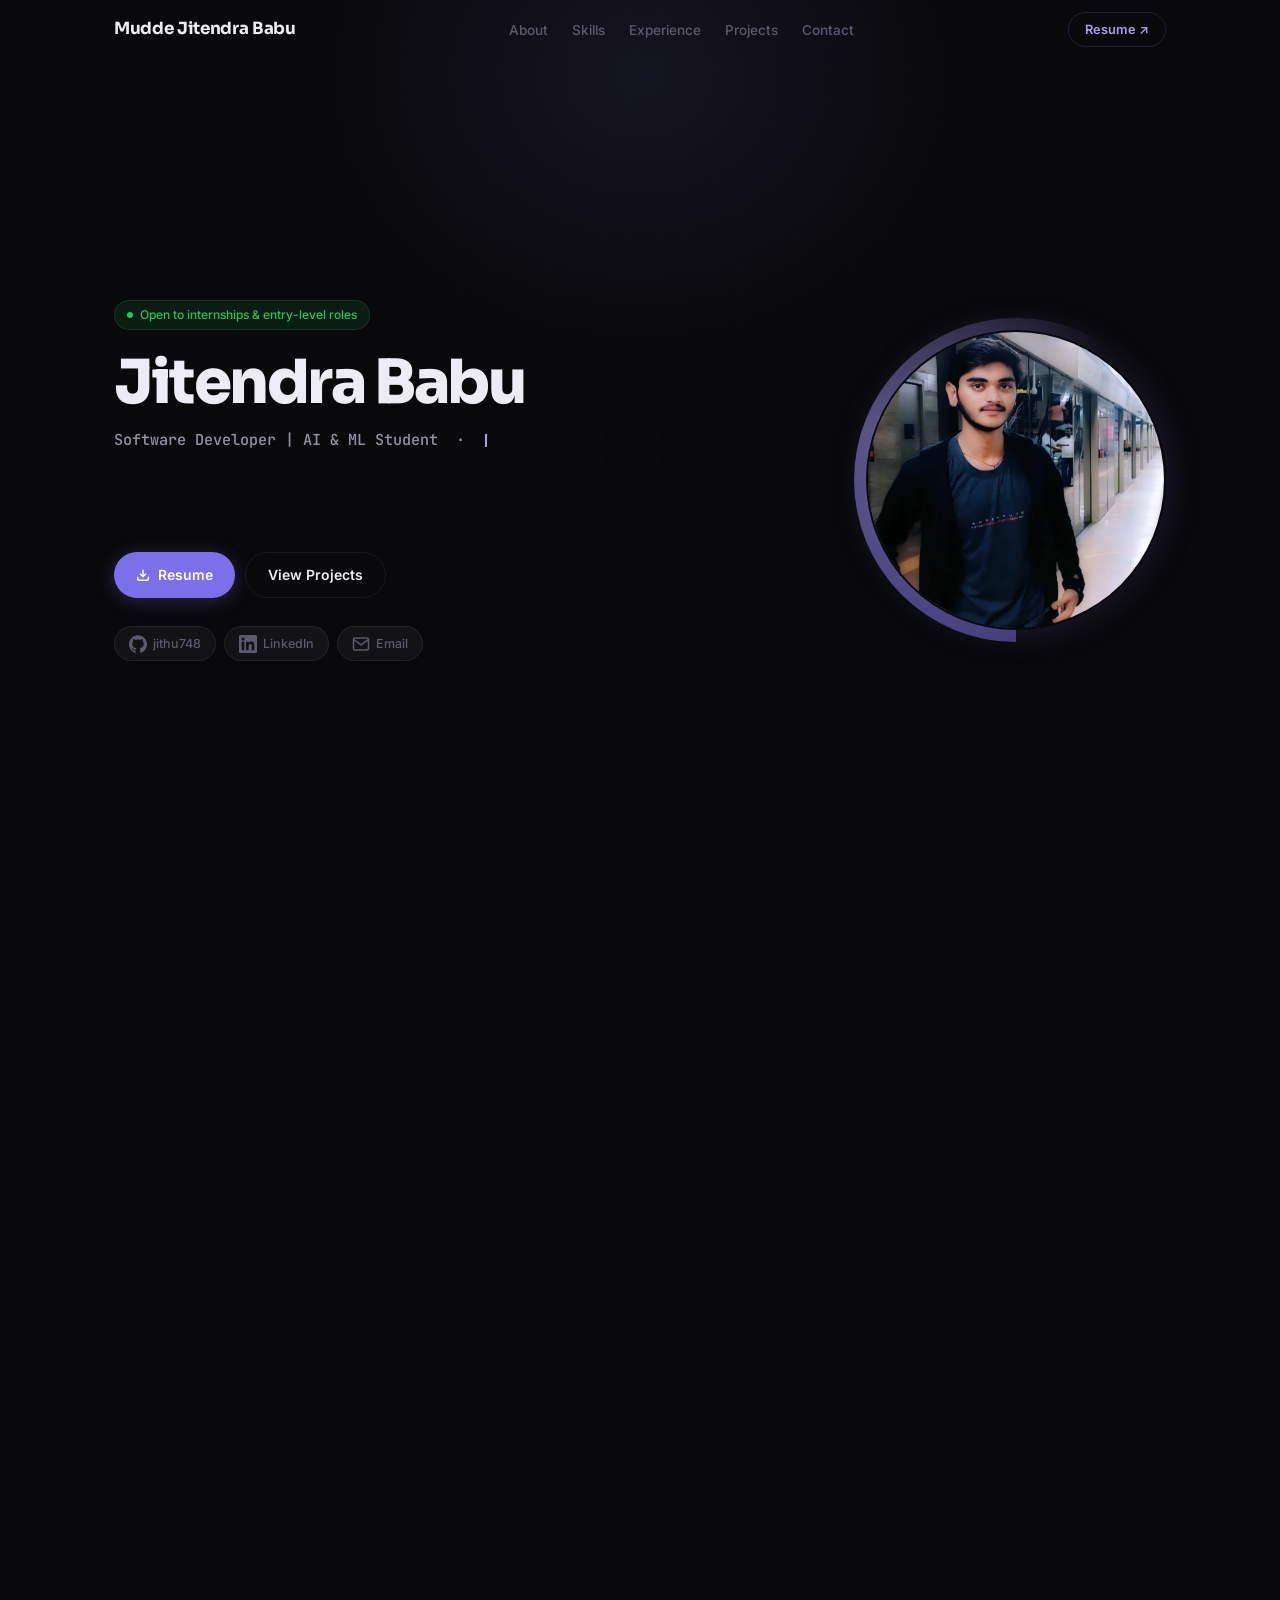
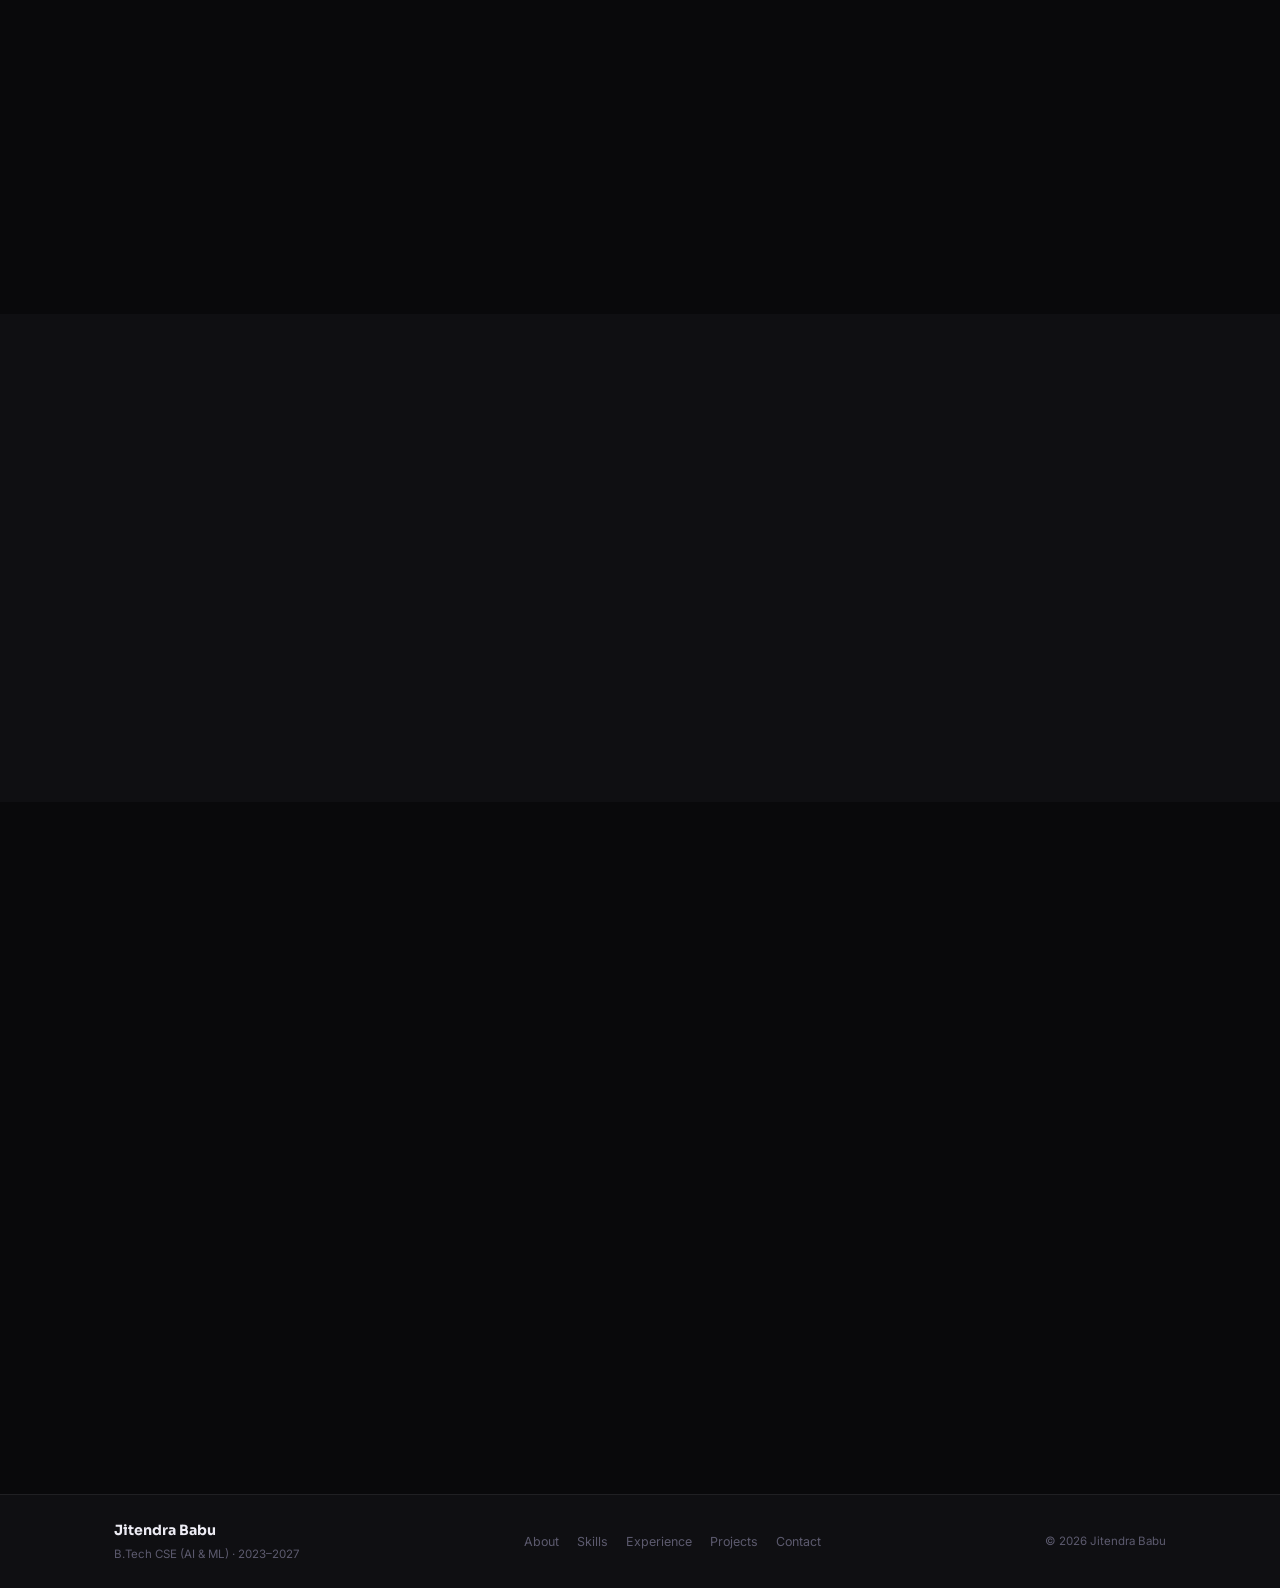
==== commit 976b8a00: "Finalizing professional portfolio polish: dynamic projects and clean ui" ====
--- a/index.html
+++ b/index.html
@@ -24,8 +24,8 @@
 ========================================================= -->
 <nav id="nav" role="navigation" aria-label="Site navigation">
   <div class="nav-wrap">
-    <a href="#top" class="nav-brand" aria-label="Jitendra Babu — home">
-      Jitendra Babu
+    <a href="#top" class="nav-brand" aria-label="Mudde Jitendra Babu — home">
+      Mudde Jitendra Babu
     </a>
 
     <ul class="nav-list" role="list">
@@ -83,7 +83,7 @@
 
       <div class="hero-content reveal" id="hero-content">
         <p class="hero-desc">
-          B.Tech CSE (AI &amp; ML) Student (2023–2027). Currently pursuing a Data Analytics Internship at Labmentix and building practical projects in Data Analytics, AI, and Software Development.
+          B.Tech CSE (AI &amp; ML) Student (2023–2027). Currently working as a Data Analytics Intern at Labmentix and building projects in Data Analytics, Python, AI and Software Development.
         </p>
       </div>
 
@@ -194,8 +194,7 @@
 
         <div class="edu-card">
           <div class="edu-left">
-            <div class="edu-degree">B.Tech — Computer Science &amp; Engineering</div>
-            <div class="edu-spec">Specialization in Artificial Intelligence &amp; Machine Learning</div>
+            <div class="edu-degree">B.Tech CSE (AI &amp; ML)</div>
           </div>
           <div class="edu-right">
             <span class="edu-tag">2023 – 2027</span>
@@ -281,6 +280,12 @@
             </svg>
             <span class="skill-label">Matplotlib</span>
           </div>
+          <div class="skill-badge" title="Scikit-Learn">
+            <svg class="skill-icon" viewBox="0 0 24 24" aria-hidden="true">
+              <path d="M12 2C6.48 2 2 6.48 2 12s4.48 10 10 10 10-4.48 10-10S17.52 2 12 2zm-1 14.5v-9l6 4.5-6 4.5z"/>
+            </svg>
+            <span class="skill-label">Scikit-Learn</span>
+          </div>
         </div>
       </div>
 
@@ -331,6 +336,12 @@
             </svg>
             <span class="skill-label">CSS3</span>
           </div>
+          <div class="skill-badge" title="Flask">
+            <svg class="skill-icon" viewBox="0 0 24 24" aria-hidden="true">
+              <path d="M12 2L4 20h16L12 2zm0 4.2L16.4 18H7.6L12 6.2z"/>
+            </svg>
+            <span class="skill-label">Flask</span>
+          </div>
         </div>
       </div>
 
@@ -358,21 +369,23 @@
         Applying data analysis and visualization techniques to real-world datasets to extract actionable insights. Working extensively with Python and Power BI to clean messy data, identify trends, and build interactive dashboards that drive decision-making.
       </p>
 
-      <ul class="exp-bullets" aria-label="Key achievements">
-        <li>Engineered an end-to-end Power BI dashboard for retail sales, processing large datasets to uncover seasonal revenue trends and regional performance metrics.</li>
-        <li>Analyzed multi-season IPL match data using Python (Pandas/NumPy) to evaluate team consistency and player performance under pressure.</li>
-        <li>Processed extensive US airline delay records to map out delay patterns across carriers and airports, optimizing chunk-based processing for large CSVs.</li>
-        <li>Improved data pipeline reliability by cleaning inconsistent inputs, handling missing values, and standardizing formats across various projects.</li>
+      <div style="margin-bottom: 1rem; font-weight: 600; color: var(--t1);">Key Contributions:</div>
+      <ul class="exp-bullets" aria-label="Key contributions">
+        <li>IPL Data Analysis Project</li>
+        <li>Retail Analytics Dashboard</li>
+        <li>Airline Delay Analysis</li>
+        <li>Data Cleaning</li>
+        <li>Data Visualization</li>
+        <li>Power BI Reporting</li>
+        <li>Python Analytics</li>
       </ul>
 
       <div class="exp-tags" aria-label="Technologies used">
         <span class="tag">Python</span>
         <span class="tag">Pandas</span>
         <span class="tag">NumPy</span>
-        <span class="tag">Matplotlib</span>
         <span class="tag">Power BI</span>
         <span class="tag">SQL</span>
-        <span class="tag">Data Analytics</span>
         <span class="tag">Data Visualization</span>
       </div>
     </div>
@@ -391,116 +404,8 @@
     </p>
 
     <div class="projects-grid" id="projects-grid">
-
-      <!-- PROJECT 00 — AI Resume Screening System -->
-      <div class="proj-showcase-card reveal" id="card-resume" role="listitem">
-        <div class="proj-card-img-wrap">
-          <img src="./assets/project-resume.png" alt="AI Resume Screening System web interface" class="proj-card-img" loading="lazy" />
-          <div class="proj-card-overlay"></div>
-        </div>
-        <div class="proj-card-body">
-          <h3 class="proj-card-title">AI Resume Screening System</h3>
-          <p class="proj-card-blurb">An AI-powered resume screening system that analyzes resumes and helps automate candidate evaluation using Python and machine learning.</p>
-          <div class="proj-card-actions">
-            <button class="btn-proj-details" onclick="openProjectModal('resume')" aria-label="View details of AI Resume Screening System">
-              View Project
-              <svg width="14" height="14" viewBox="0 0 24 24" fill="none" stroke="currentColor" stroke-width="2.5" stroke-linecap="round" stroke-linejoin="round" aria-hidden="true"><line x1="5" y1="12" x2="19" y2="12"></line><polyline points="12 5 19 12 12 19"></polyline></svg>
-            </button>
-            <a href="https://github.com/jithu748" target="_blank" rel="noopener noreferrer" class="btn-proj-gh" aria-label="GitHub repository for AI Resume Screening System">
-              <svg width="18" height="18" viewBox="0 0 24 24" fill="currentColor" aria-hidden="true"><path d="M12 .297c-6.63 0-12 5.373-12 12 0 5.303 3.438 9.8 8.205 11.385.6.113.82-.258.82-.577 0-.285-.01-1.04-.015-2.04-3.338.724-4.042-1.61-4.042-1.61C4.422 18.07 3.633 17.7 3.633 17.7c-1.087-.744.084-.729.084-.729 1.205.084 1.838 1.236 1.838 1.236 1.07 1.835 2.809 1.305 3.495.998.108-.776.417-1.305.76-1.605-2.665-.3-5.466-1.332-5.466-5.93 0-1.31.465-2.38 1.235-3.22-.135-.303-.54-1.523.105-3.176 0 0 1.005-.322 3.3 1.23.96-.267 1.98-.399 3-.405 1.02.006 2.04.138 3 .405 2.28-1.552 3.285-1.23 3.285-1.23.645 1.653.24 2.873.12 3.176.765.84 1.23 1.91 1.23 3.22 0 4.61-2.805 5.625-5.475 5.92.42.36.81 1.096.81 2.22 0 1.606-.015 2.896-.015 3.286 0 .315.21.69.825.57C20.565 22.092 24 17.592 24 12.297c0-6.627-5.373-12-12-12"/></svg>
-            </a>
-            <a href="https://resume-screening-14.onrender.com" target="_blank" rel="noopener noreferrer" class="btn-proj-gh" aria-label="Live Demo for AI Resume Screening System">
-              <svg width="18" height="18" viewBox="0 0 24 24" fill="none" stroke="currentColor" stroke-width="2" stroke-linecap="round" stroke-linejoin="round" aria-hidden="true"><path d="M18 13v6a2 2 0 0 1-2 2H5a2 2 0 0 1-2-2V8a2 2 0 0 1 2-2h6"></path><polyline points="15 3 21 3 21 9"></polyline><line x1="10" y1="14" x2="21" y2="3"></line></svg>
-            </a>
-          </div>
-        </div>
-      </div>
-
-      <!-- PROJECT 01 — IPL Data Analysis -->
-      <div class="proj-showcase-card reveal" id="card-ipl" role="listitem">
-        <div class="proj-card-img-wrap">
-          <img src="./assets/project-ipl.png" alt="IPL Data Analysis dashboard visualization output" class="proj-card-img" loading="lazy" />
-          <div class="proj-card-overlay"></div>
-        </div>
-        <div class="proj-card-body">
-          <h3 class="proj-card-title">IPL Data Analysis</h3>
-          <p class="proj-card-blurb">Explored multi-season IPL match &amp; delivery data to find which teams and players perform consistently &mdash; not just who wins the most.</p>
-          <div class="proj-card-actions">
-            <button class="btn-proj-details" onclick="openProjectModal('ipl')" aria-label="View details of IPL Data Analysis">
-              View Project
-              <svg width="14" height="14" viewBox="0 0 24 24" fill="none" stroke="currentColor" stroke-width="2.5" stroke-linecap="round" stroke-linejoin="round" aria-hidden="true"><line x1="5" y1="12" x2="19" y2="12"></line><polyline points="12 5 19 12 12 19"></polyline></svg>
-            </button>
-            <a href="https://github.com/jithu748" target="_blank" rel="noopener noreferrer" class="btn-proj-gh" aria-label="GitHub repository for IPL Data Analysis">
-              <svg width="18" height="18" viewBox="0 0 24 24" fill="currentColor" aria-hidden="true"><path d="M12 .297c-6.63 0-12 5.373-12 12 0 5.303 3.438 9.8 8.205 11.385.6.113.82-.258.82-.577 0-.285-.01-1.04-.015-2.04-3.338.724-4.042-1.61-4.042-1.61C4.422 18.07 3.633 17.7 3.633 17.7c-1.087-.744.084-.729.084-.729 1.205.084 1.838 1.236 1.838 1.236 1.07 1.835 2.809 1.305 3.495.998.108-.776.417-1.305.76-1.605-2.665-.3-5.466-1.332-5.466-5.93 0-1.31.465-2.38 1.235-3.22-.135-.303-.54-1.523.105-3.176 0 0 1.005-.322 3.3 1.23.96-.267 1.98-.399 3-.405 1.02.006 2.04.138 3 .405 2.28-1.552 3.285-1.23 3.285-1.23.645 1.653.24 2.873.12 3.176.765.84 1.23 1.91 1.23 3.22 0 4.61-2.805 5.625-5.475 5.92.42.36.81 1.096.81 2.22 0 1.606-.015 2.896-.015 3.286 0 .315.21.69.825.57C20.565 22.092 24 17.592 24 12.297c0-6.627-5.373-12-12-12"/></svg>
-            </a>
-          </div>
-        </div>
-      </div>
-
-      <!-- PROJECT 02 — Retail Analytics Dashboard -->
-      <div class="proj-showcase-card reveal" id="card-retail" role="listitem">
-        <div class="proj-card-img-wrap">
-          <img src="./assets/project-retail.png" alt="Retail Sales Dashboard with Power BI filter visualizer" class="proj-card-img" loading="lazy" />
-          <div class="proj-card-overlay"></div>
-        </div>
-        <div class="proj-card-body">
-          <h3 class="proj-card-title">Retail Analytics Dashboard</h3>
-          <p class="proj-card-blurb">Cleaned and visualized a retail sales dataset to show monthly trends, top categories, and regional breakdowns in a multi-panel dashboard.</p>
-          <div class="proj-card-actions">
-            <button class="btn-proj-details" onclick="openProjectModal('retail')" aria-label="View details of Retail Analytics Dashboard">
-              View Project
-              <svg width="14" height="14" viewBox="0 0 24 24" fill="none" stroke="currentColor" stroke-width="2.5" stroke-linecap="round" stroke-linejoin="round" aria-hidden="true"><line x1="5" y1="12" x2="19" y2="12"></line><polyline points="12 5 19 12 12 19"></polyline></svg>
-            </button>
-            <a href="https://github.com/jithu748" target="_blank" rel="noopener noreferrer" class="btn-proj-gh" aria-label="GitHub repository for Retail Analytics Dashboard">
-              <svg width="18" height="18" viewBox="0 0 24 24" fill="currentColor" aria-hidden="true"><path d="M12 .297c-6.63 0-12 5.373-12 12 0 5.303 3.438 9.8 8.205 11.385.6.113.82-.258.82-.577 0-.285-.01-1.04-.015-2.04-3.338.724-4.042-1.61-4.042-1.61C4.422 18.07 3.633 17.7 3.633 17.7c-1.087-.744.084-.729.084-.729 1.205.084 1.838 1.236 1.838 1.236 1.07 1.835 2.809 1.305 3.495.998.108-.776.417-1.305.76-1.605-2.665-.3-5.466-1.332-5.466-5.93 0-1.31.465-2.38 1.235-3.22-.135-.303-.54-1.523.105-3.176 0 0 1.005-.322 3.3 1.23.96-.267 1.98-.399 3-.405 1.02.006 2.04.138 3 .405 2.28-1.552 3.285-1.23 3.285-1.23.645 1.653.24 2.873.12 3.176.765.84 1.23 1.91 1.23 3.22 0 4.61-2.805 5.625-5.475 5.92.42.36.81 1.096.81 2.22 0 1.606-.015 2.896-.015 3.286 0 .315.21.69.825.57C20.565 22.092 24 17.592 24 12.297c0-6.627-5.373-12-12-12"/></svg>
-            </a>
-          </div>
-        </div>
-      </div>
-
-      <!-- PROJECT 03 — Airline Delay Analysis -->
-      <div class="proj-showcase-card reveal" id="card-airline" role="listitem">
-        <div class="proj-card-img-wrap">
-          <img src="./assets/project-airline.png" alt="Airline Delay Analysis heatmap and bar chart results" class="proj-card-img" loading="lazy" />
-          <div class="proj-card-overlay"></div>
-        </div>
-        <div class="proj-card-body">
-          <h3 class="proj-card-title">Airline Delay Analysis</h3>
-          <p class="proj-card-blurb">Analyzed US airline delay data across carriers, airports, and time periods to identify which routes delay most and why.</p>
-          <div class="proj-card-actions">
-            <button class="btn-proj-details" onclick="openProjectModal('airline')" aria-label="View details of Airline Delay Analysis">
-              View Project
-              <svg width="14" height="14" viewBox="0 0 24 24" fill="none" stroke="currentColor" stroke-width="2.5" stroke-linecap="round" stroke-linejoin="round" aria-hidden="true"><line x1="5" y1="12" x2="19" y2="12"></line><polyline points="12 5 19 12 12 19"></polyline></svg>
-            </button>
-            <a href="https://github.com/jithu748" target="_blank" rel="noopener noreferrer" class="btn-proj-gh" aria-label="GitHub repository for Airline Delay Analysis">
-              <svg width="18" height="18" viewBox="0 0 24 24" fill="currentColor" aria-hidden="true"><path d="M12 .297c-6.63 0-12 5.373-12 12 0 5.303 3.438 9.8 8.205 11.385.6.113.82-.258.82-.577 0-.285-.01-1.04-.015-2.04-3.338.724-4.042-1.61-4.042-1.61C4.422 18.07 3.633 17.7 3.633 17.7c-1.087-.744.084-.729.084-.729 1.205.084 1.838 1.236 1.838 1.236 1.07 1.835 2.809 1.305 3.495.998.108-.776.417-1.305.76-1.605-2.665-.3-5.466-1.332-5.466-5.93 0-1.31.465-2.38 1.235-3.22-.135-.303-.54-1.523.105-3.176 0 0 1.005-.322 3.3 1.23.96-.267 1.98-.399 3-.405 1.02.006 2.04.138 3 .405 2.28-1.552 3.285-1.23 3.285-1.23.645 1.653.24 2.873.12 3.176.765.84 1.23 1.91 1.23 3.22 0 4.61-2.805 5.625-5.475 5.92.42.36.81 1.096.81 2.22 0 1.606-.015 2.896-.015 3.286 0 .315.21.69.825.57C20.565 22.092 24 17.592 24 12.297c0-6.627-5.373-12-12-12"/></svg>
-            </a>
-          </div>
-        </div>
-      </div>
-
-      <!-- PROJECT 04 — Jarvis Virtual Assistant -->
-      <div class="proj-showcase-card reveal" id="card-jarvis" role="listitem">
-        <div class="proj-card-img-wrap">
-          <img src="./assets/project-jarvis.png" alt="Jarvis voice command automation terminal layout" class="proj-card-img" loading="lazy" />
-          <div class="proj-card-overlay"></div>
-        </div>
-        <div class="proj-card-body">
-          <h3 class="proj-card-title">Jarvis Virtual Assistant</h3>
-          <p class="proj-card-blurb">A voice-controlled Python desktop assistant built to understand how speech recognition and TTS pipelines work from the ground up.</p>
-          <div class="proj-card-actions">
-            <button class="btn-proj-details" onclick="openProjectModal('jarvis')" aria-label="View details of Jarvis Virtual Assistant">
-              View Project
-              <svg width="14" height="14" viewBox="0 0 24 24" fill="none" stroke="currentColor" stroke-width="2.5" stroke-linecap="round" stroke-linejoin="round" aria-hidden="true"><line x1="5" y1="12" x2="19" y2="12"></line><polyline points="12 5 19 12 12 19"></polyline></svg>
-            </button>
-            <a href="https://github.com/jithu748" target="_blank" rel="noopener noreferrer" class="btn-proj-gh" aria-label="GitHub repository for Jarvis Virtual Assistant">
-              <svg width="18" height="18" viewBox="0 0 24 24" fill="currentColor" aria-hidden="true"><path d="M12 .297c-6.63 0-12 5.373-12 12 0 5.303 3.438 9.8 8.205 11.385.6.113.82-.258.82-.577 0-.285-.01-1.04-.015-2.04-3.338.724-4.042-1.61-4.042-1.61C4.422 18.07 3.633 17.7 3.633 17.7c-1.087-.744.084-.729.084-.729 1.205.084 1.838 1.236 1.838 1.236 1.07 1.835 2.809 1.305 3.495.998.108-.776.417-1.305.76-1.605-2.665-.3-5.466-1.332-5.466-5.93 0-1.31.465-2.38 1.235-3.22-.135-.303-.54-1.523.105-3.176 0 0 1.005-.322 3.3 1.23.96-.267 1.98-.399 3-.405 1.02.006 2.04.138 3 .405 2.28-1.552 3.285-1.23 3.285-1.23.645 1.653.24 2.873.12 3.176.765.84 1.23 1.91 1.23 3.22 0 4.61-2.805 5.625-5.475 5.92.42.36.81 1.096.81 2.22 0 1.606-.015 2.896-.015 3.286 0 .315.21.69.825.57C20.565 22.092 24 17.592 24 12.297c0-6.627-5.373-12-12-12"/></svg>
-            </a>
-          </div>
-        </div>
-      </div>
-
-    </div><!-- /projects-grid -->
+      <!-- Projects will be dynamically rendered here by script.js -->
+    </div>
 
     <div class="projects-action reveal" style="text-align: center; margin-top: 3.5rem;">
       <a href="projects.html" class="btn-solid" style="display: inline-flex; min-width: 200px; justify-content: center;">View All Projects</a>
--- a/style.css
+++ b/style.css
@@ -485,7 +485,7 @@
 .skill-badge:hover .skill-icon {
   color: var(--a-soft);
 }
-}
+
 
 /* ─────────────────────────────────────────────
    EXPERIENCE
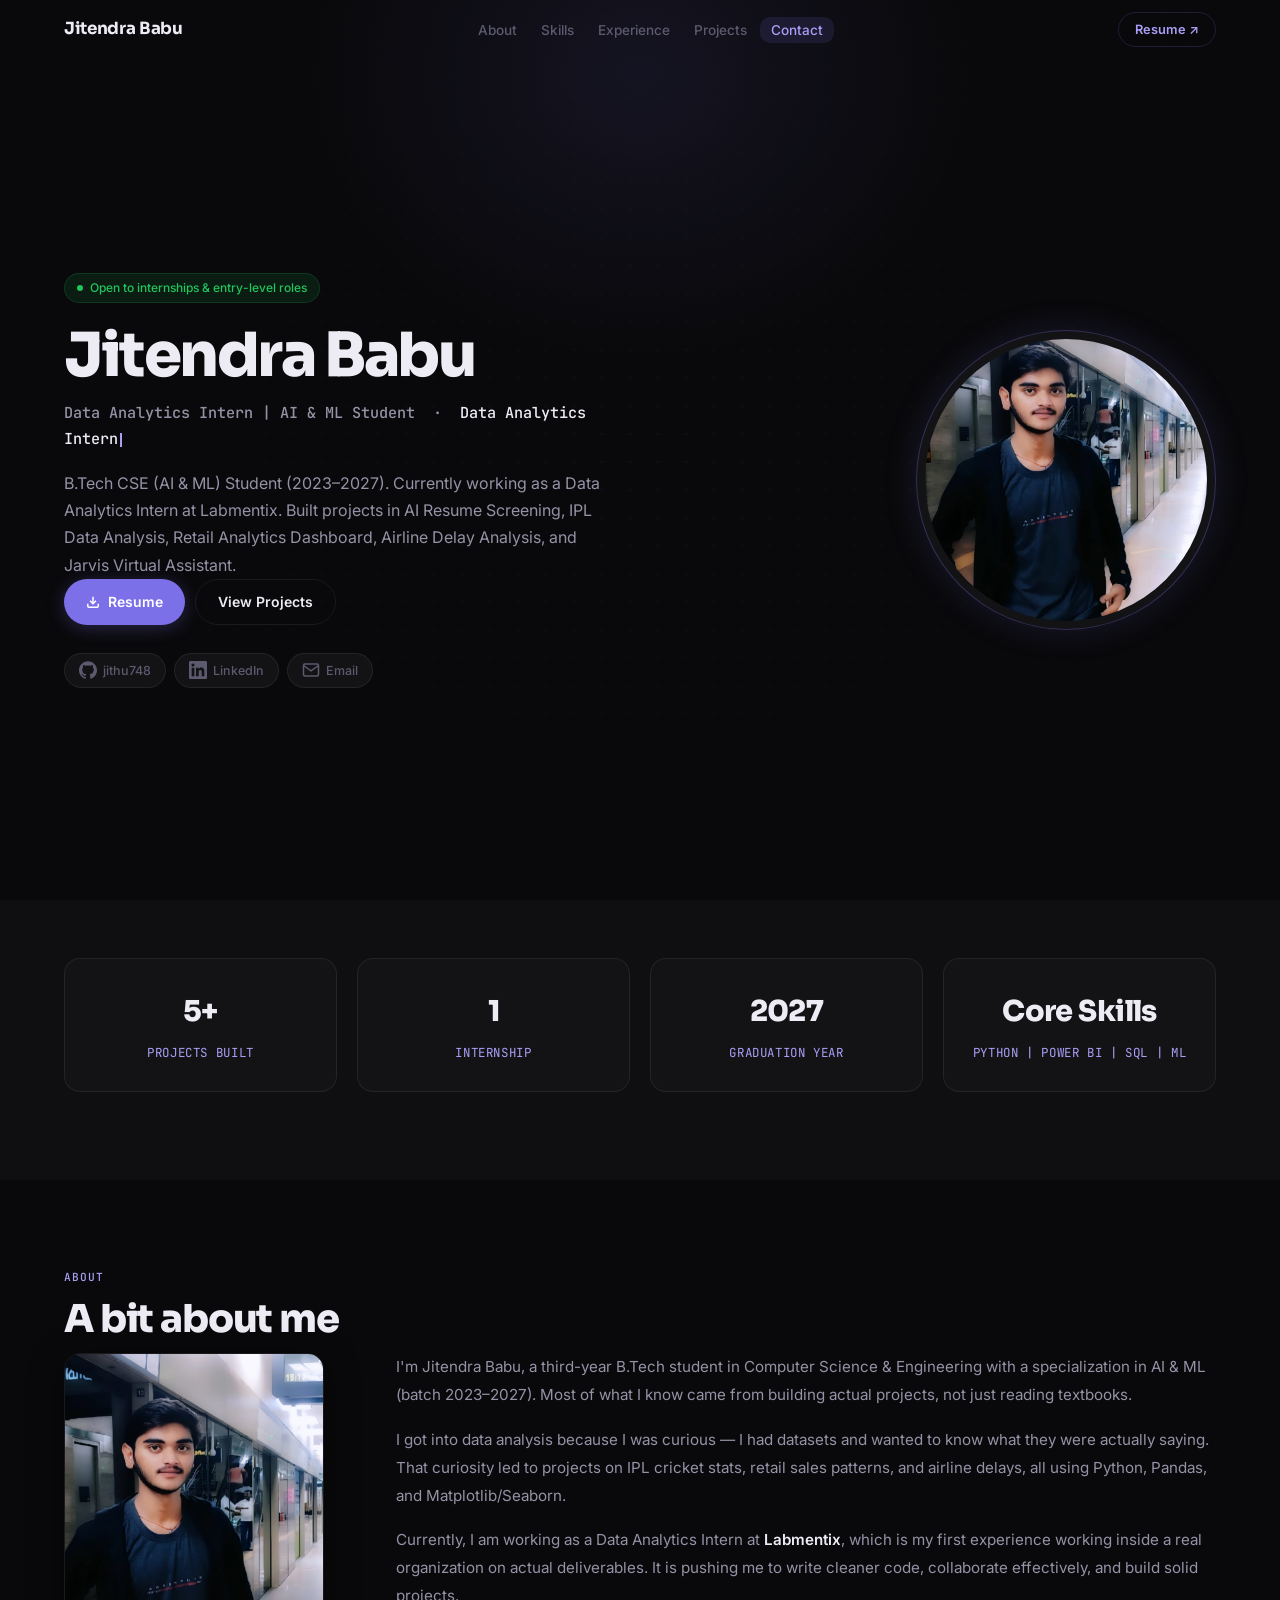
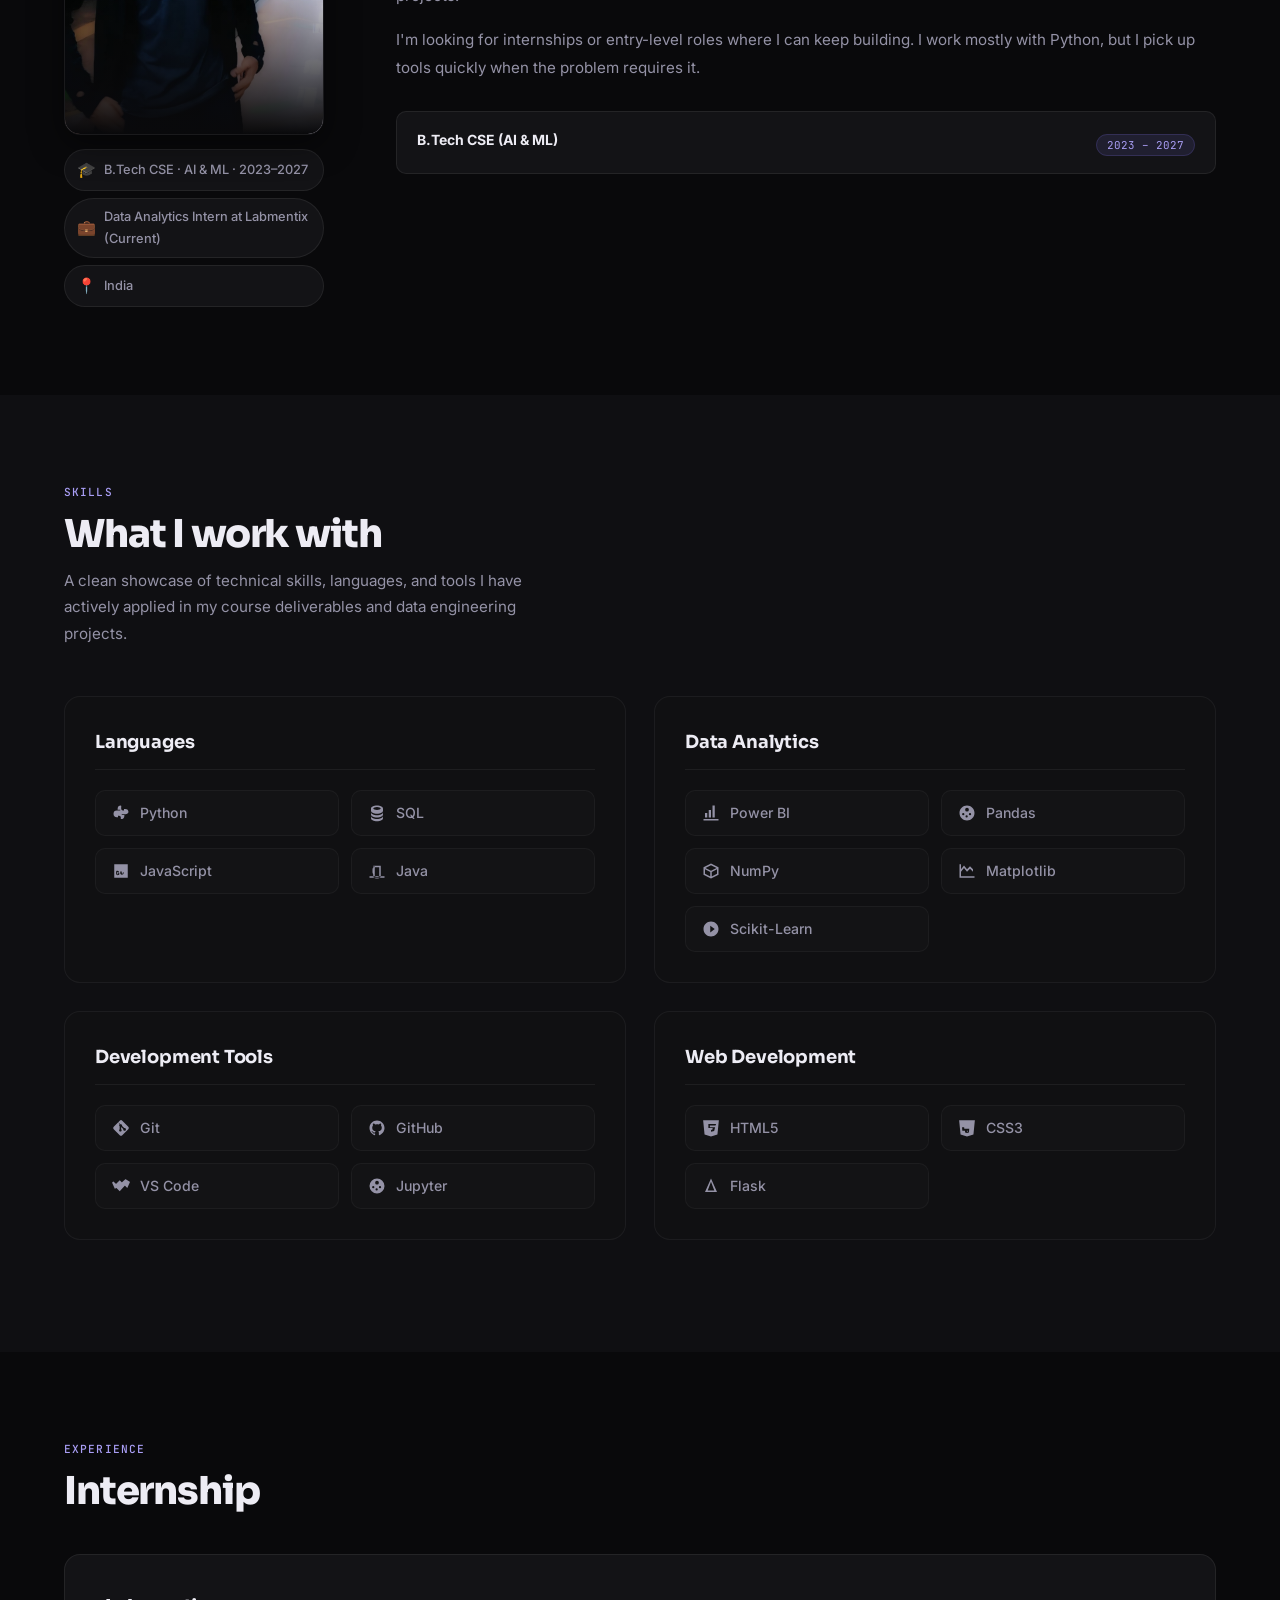
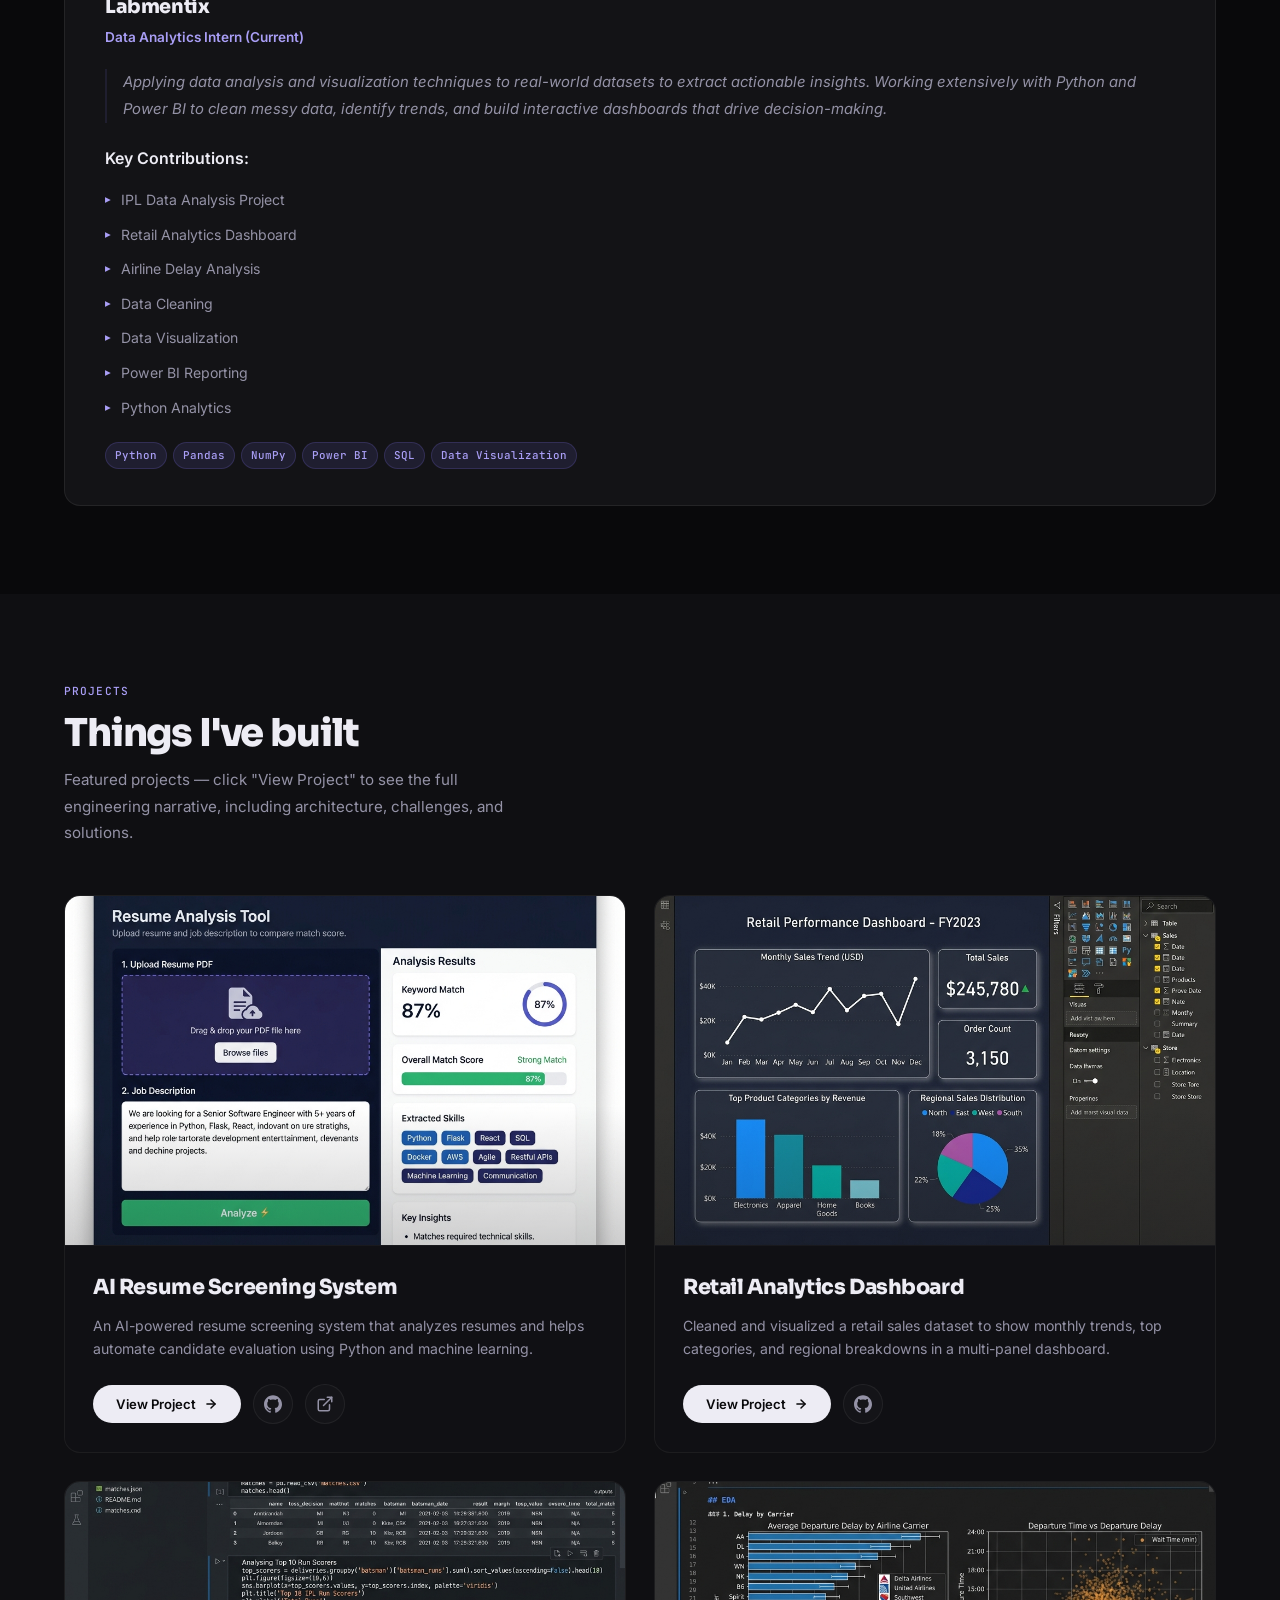
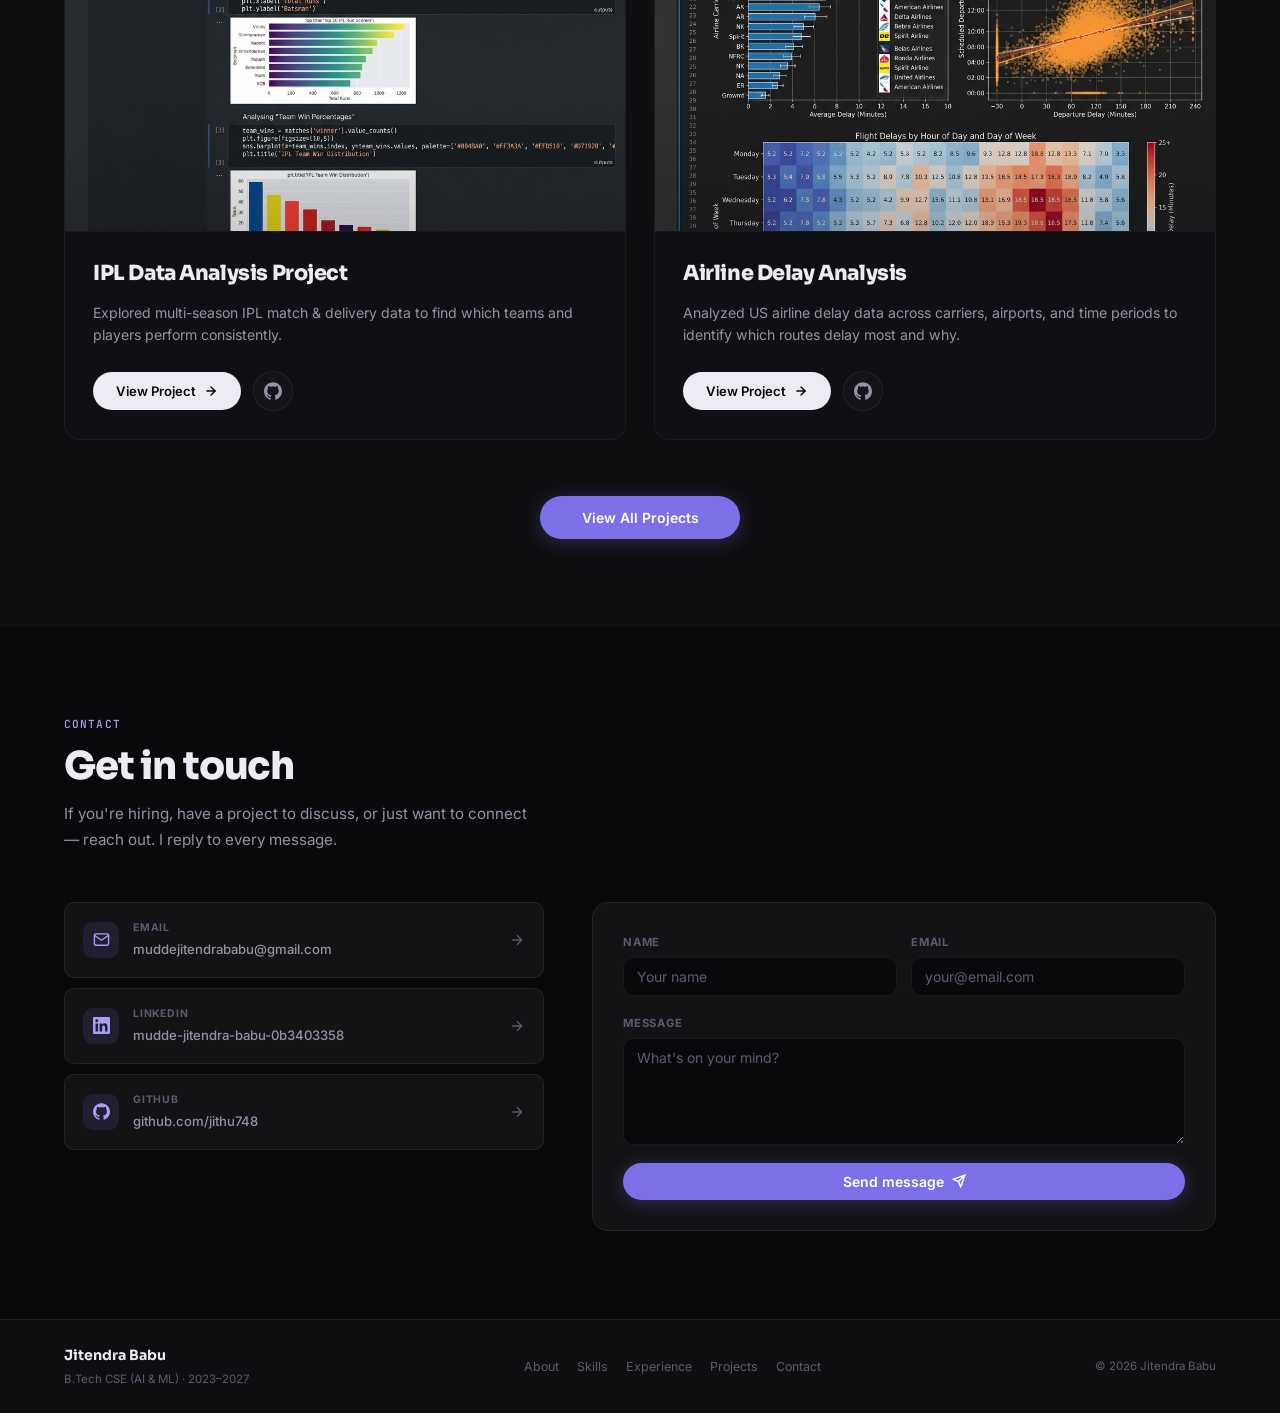
==== commit d23d6052: "Apply recruiter-focused polish: update hero texts, quick stats, clean photo UI, and project order" ====
--- a/index.html
+++ b/index.html
@@ -24,8 +24,8 @@
 ========================================================= -->
 <nav id="nav" role="navigation" aria-label="Site navigation">
   <div class="nav-wrap">
-    <a href="#top" class="nav-brand" aria-label="Mudde Jitendra Babu — home">
-      Mudde Jitendra Babu
+    <a href="#top" class="nav-brand" aria-label="Jitendra Babu — home">
+      Jitendra Babu
     </a>
 
     <ul class="nav-list" role="list">
@@ -77,13 +77,13 @@
       </h1>
 
       <p class="hero-sub" id="hero-sub">
-        Software Developer | AI &amp; ML Student &nbsp;·&nbsp;
+        Data Analytics Intern | AI &amp; ML Student &nbsp;·&nbsp;
         <span id="typed" aria-live="polite"></span><span class="caret" aria-hidden="true"></span>
       </p>
 
       <div class="hero-content reveal" id="hero-content">
         <p class="hero-desc">
-          B.Tech CSE (AI &amp; ML) Student (2023–2027). Currently working as a Data Analytics Intern at Labmentix and building projects in Data Analytics, Python, AI and Software Development.
+          B.Tech CSE (AI &amp; ML) Student (2023–2027). Currently working as a Data Analytics Intern at Labmentix. Built projects in AI Resume Screening, IPL Data Analysis, Retail Analytics Dashboard, Airline Delay Analysis, and Jarvis Virtual Assistant.
         </p>
       </div>
 
@@ -129,11 +129,36 @@
     </div>
 
     <div class="hero-photo" id="hero-photo" aria-hidden="true">
-      <div class="photo-halo"></div>
       <img src="./assets/profile-pic.png"
            alt="Jitendra Babu"
            class="photo-img" id="photo-img"
            width="320" height="320" />
+    </div>
+  </div>
+</section>
+
+<!-- =========================================================
+     QUICK STATS
+========================================================= -->
+<section id="stats" class="section section-alt" aria-label="Quick Stats">
+  <div class="section-wrap">
+    <div class="stats-grid reveal">
+      <div class="stat-card">
+        <div class="stat-number">5+</div>
+        <div class="stat-label">Projects Built</div>
+      </div>
+      <div class="stat-card">
+        <div class="stat-number">1</div>
+        <div class="stat-label">Internship</div>
+      </div>
+      <div class="stat-card">
+        <div class="stat-number">2027</div>
+        <div class="stat-label">Graduation Year</div>
+      </div>
+      <div class="stat-card">
+        <div class="stat-number">Core Skills</div>
+        <div class="stat-label">Python | Power BI | SQL | ML</div>
+      </div>
     </div>
   </div>
 </section>
--- a/style.css
+++ b/style.css
@@ -33,7 +33,7 @@
   --ff-mono: "JetBrains Mono", "Fira Code", monospace;
 
   /* Layout */
-  --max:  1100px;
+  --max:  1200px;
   --nh:   60px;
 
   /* Radius */
@@ -51,7 +51,12 @@
    RESET
 ───────────────────────────────────────────── */
 *,*::before,*::after{margin:0;padding:0;box-sizing:border-box}
-html{scroll-behavior:smooth;scroll-padding-top:calc(var(--nh) + 16px)}
+html{
+  scroll-behavior:smooth;
+  scroll-padding-top:calc(var(--nh) + 16px);
+  width: 100%;
+  font-size: 16px;
+}
 body{
   font-family:var(--ff-body);
   background:var(--bg);
@@ -59,6 +64,8 @@
   line-height:1.7;
   overflow-x:hidden;
   -webkit-font-smoothing:antialiased;
+  width: 100%;
+  min-height: 100vh;
 }
 a{color:inherit;text-decoration:none;transition:color var(--tf)}
 img{max-width:100%;display:block}
@@ -78,6 +85,7 @@
 ───────────────────────────────────────────── */
 #nav{
   position:fixed;inset:0 0 auto;
+  width:100%;
   height:var(--nh);z-index:900;
   transition:background var(--ts),border-color var(--ts);
   border-bottom:1px solid transparent;
@@ -189,7 +197,7 @@
 /* ─────────────────────────────────────────────
    SECTION BASE
 ───────────────────────────────────────────── */
-.section{padding:88px 0}
+.section{padding:88px 0; width: 100%;}
 .section-alt{background:var(--bg-alt)}
 .section-wrap{max-width:var(--max);margin:0 auto;padding:0 24px}
 .section-eyebrow{
@@ -225,6 +233,7 @@
    HERO
 ───────────────────────────────────────────── */
 .hero{
+  width: 100%;
   min-height:100vh;
   display:flex;flex-direction:column;
   align-items:center;justify-content:center;
@@ -332,21 +341,53 @@
   flex-shrink:0;position:relative;
   width:300px;height:300px;
   animation:up .65s ease .12s both;
-}
-.photo-halo{
-  position:absolute;inset:-12px;border-radius:50%;
-  background:conic-gradient(from 180deg,var(--a),var(--a-soft),transparent 60%);
-  opacity:.5;animation:spin 12s linear infinite;
-}
-@keyframes spin{to{transform:rotate(360deg)}}
+  border-radius: 50%;
+  padding: 8px;
+  background: var(--bg-card);
+  border: 1px solid rgba(124,112,232,.3);
+  box-shadow: 0 0 35px rgba(124,112,232,.15);
+}
 .photo-img{
   position:relative;width:100%;height:100%;
   object-fit:cover;border-radius:50%;
-  border:2px solid var(--bg);
-  box-shadow:0 0 36px rgba(124,112,232,.18);
-  transition:transform var(--ts);
-}
-.hero-photo:hover .photo-img{transform:scale(1.03)}
+}
+
+/* ─────────────────────────────────────────────
+   QUICK STATS
+───────────────────────────────────────────── */
+.stats-grid {
+  display: grid;
+  grid-template-columns: repeat(4, 1fr);
+  gap: 20px;
+  margin-top: -30px;
+}
+.stat-card {
+  background: var(--bg-card);
+  border: 1px solid var(--b1);
+  border-radius: var(--rl);
+  padding: 28px 24px;
+  text-align: center;
+  transition: transform var(--tf), border-color var(--tf);
+}
+.stat-card:hover {
+  transform: translateY(-4px);
+  border-color: var(--b2);
+}
+.stat-number {
+  font-family: var(--ff-head);
+  font-size: 1.8rem;
+  font-weight: 800;
+  color: var(--t1);
+  margin-bottom: 6px;
+  letter-spacing: -0.02em;
+}
+.stat-label {
+  font-family: var(--ff-mono);
+  font-size: 0.78rem;
+  color: var(--a-soft);
+  text-transform: uppercase;
+  letter-spacing: 0.05em;
+}
 
 /* ─────────────────────────────────────────────
    ABOUT
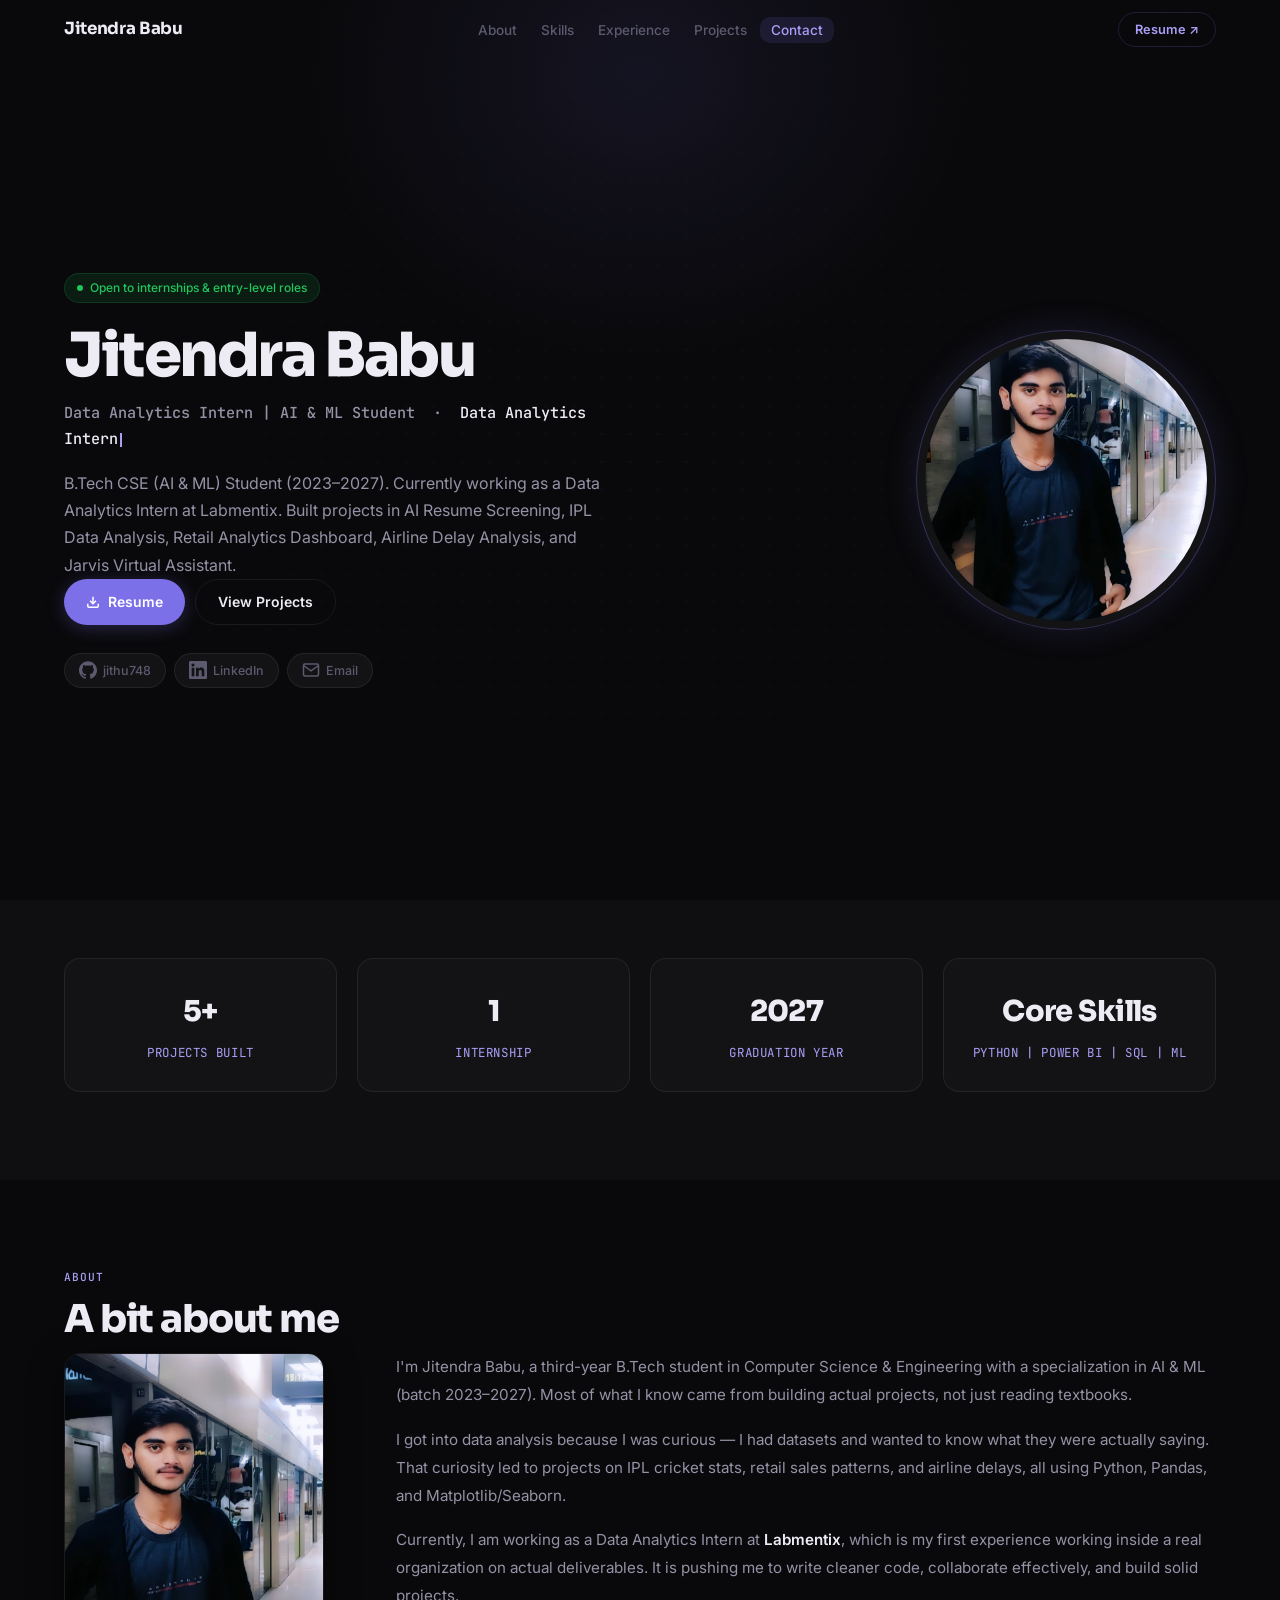
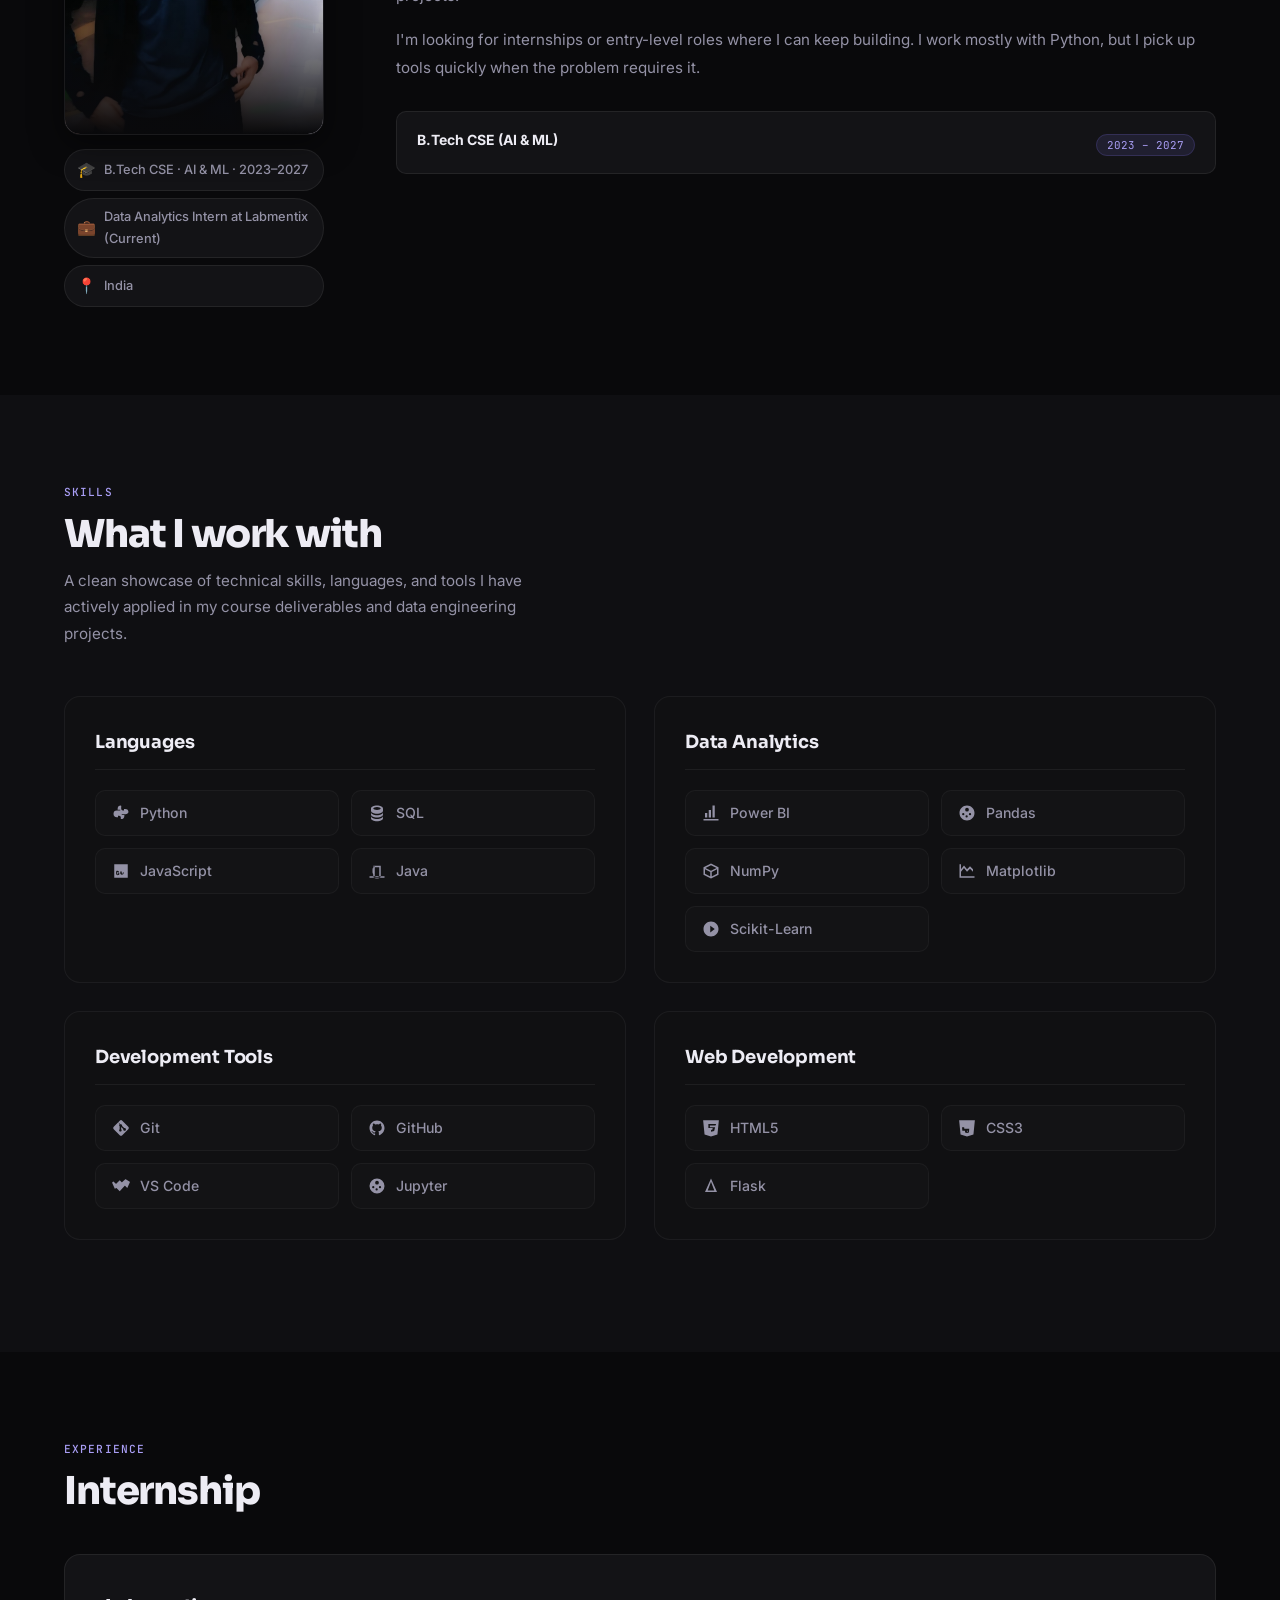
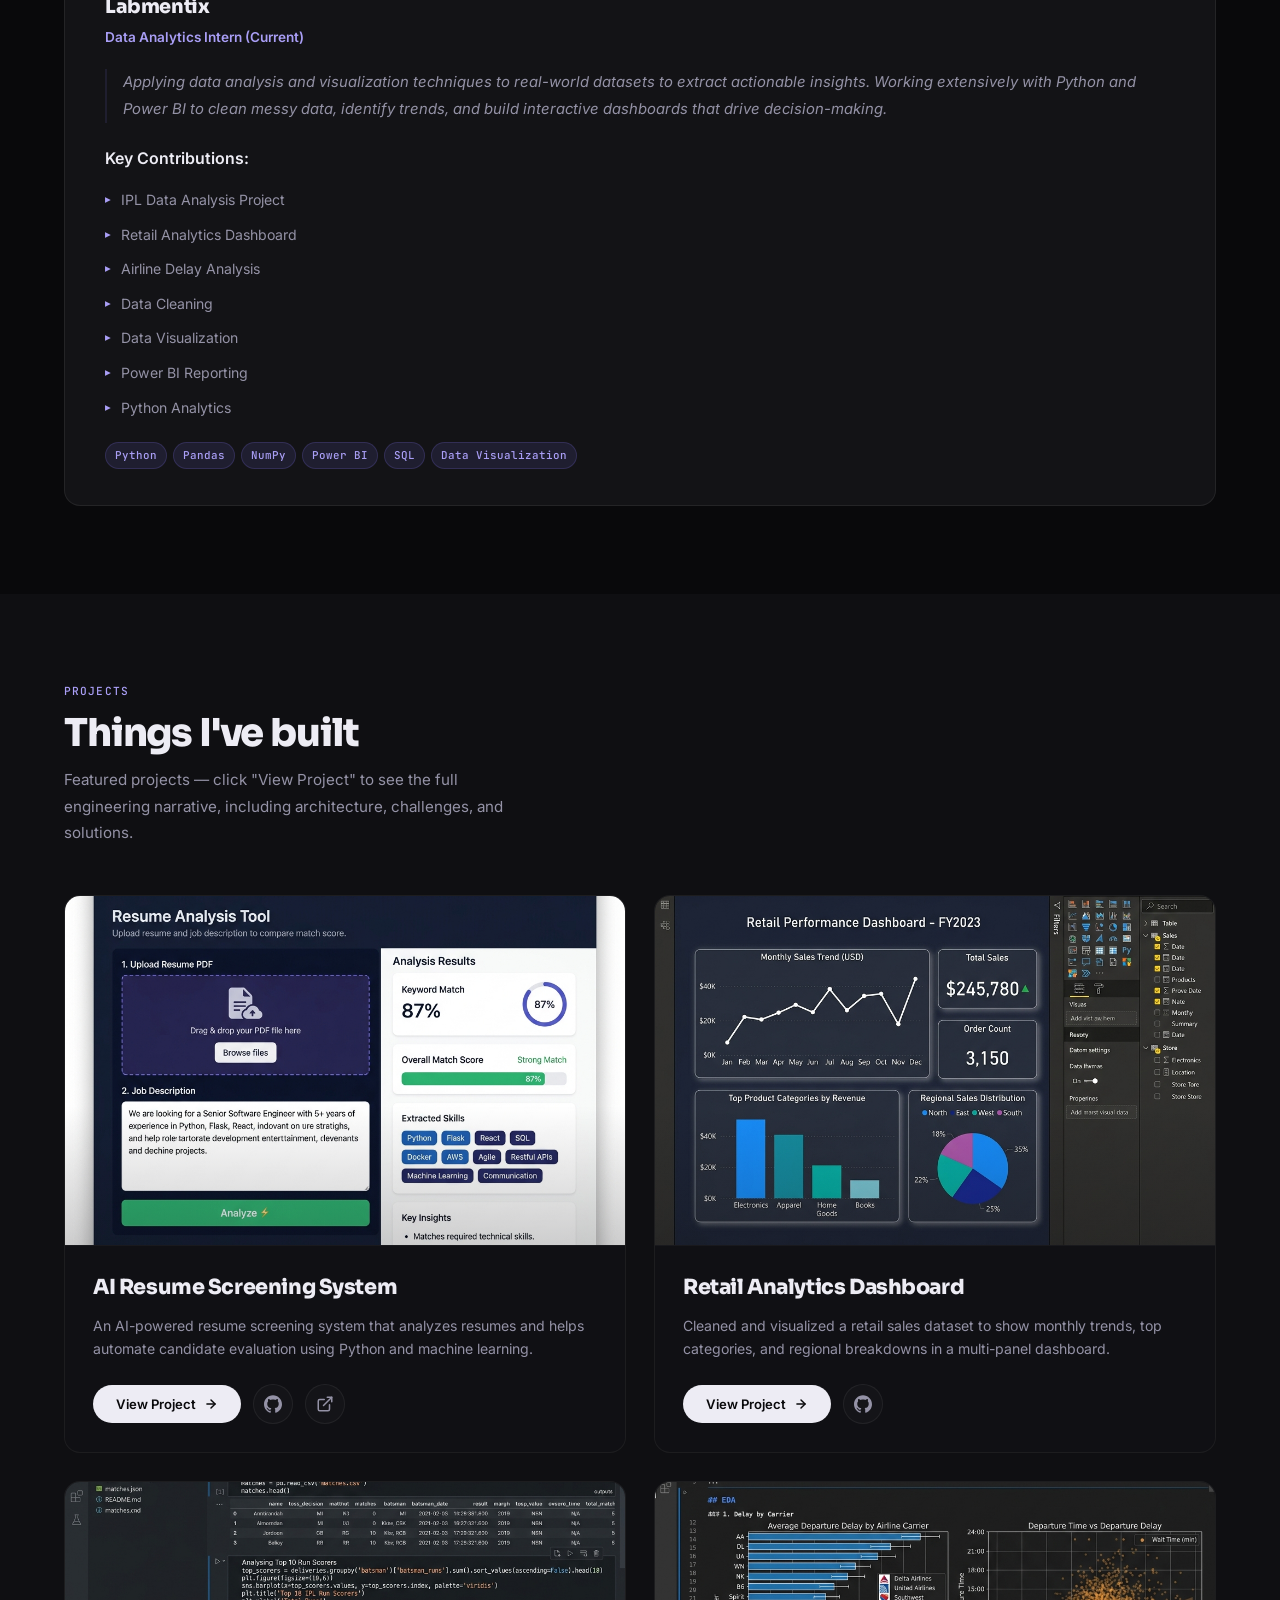
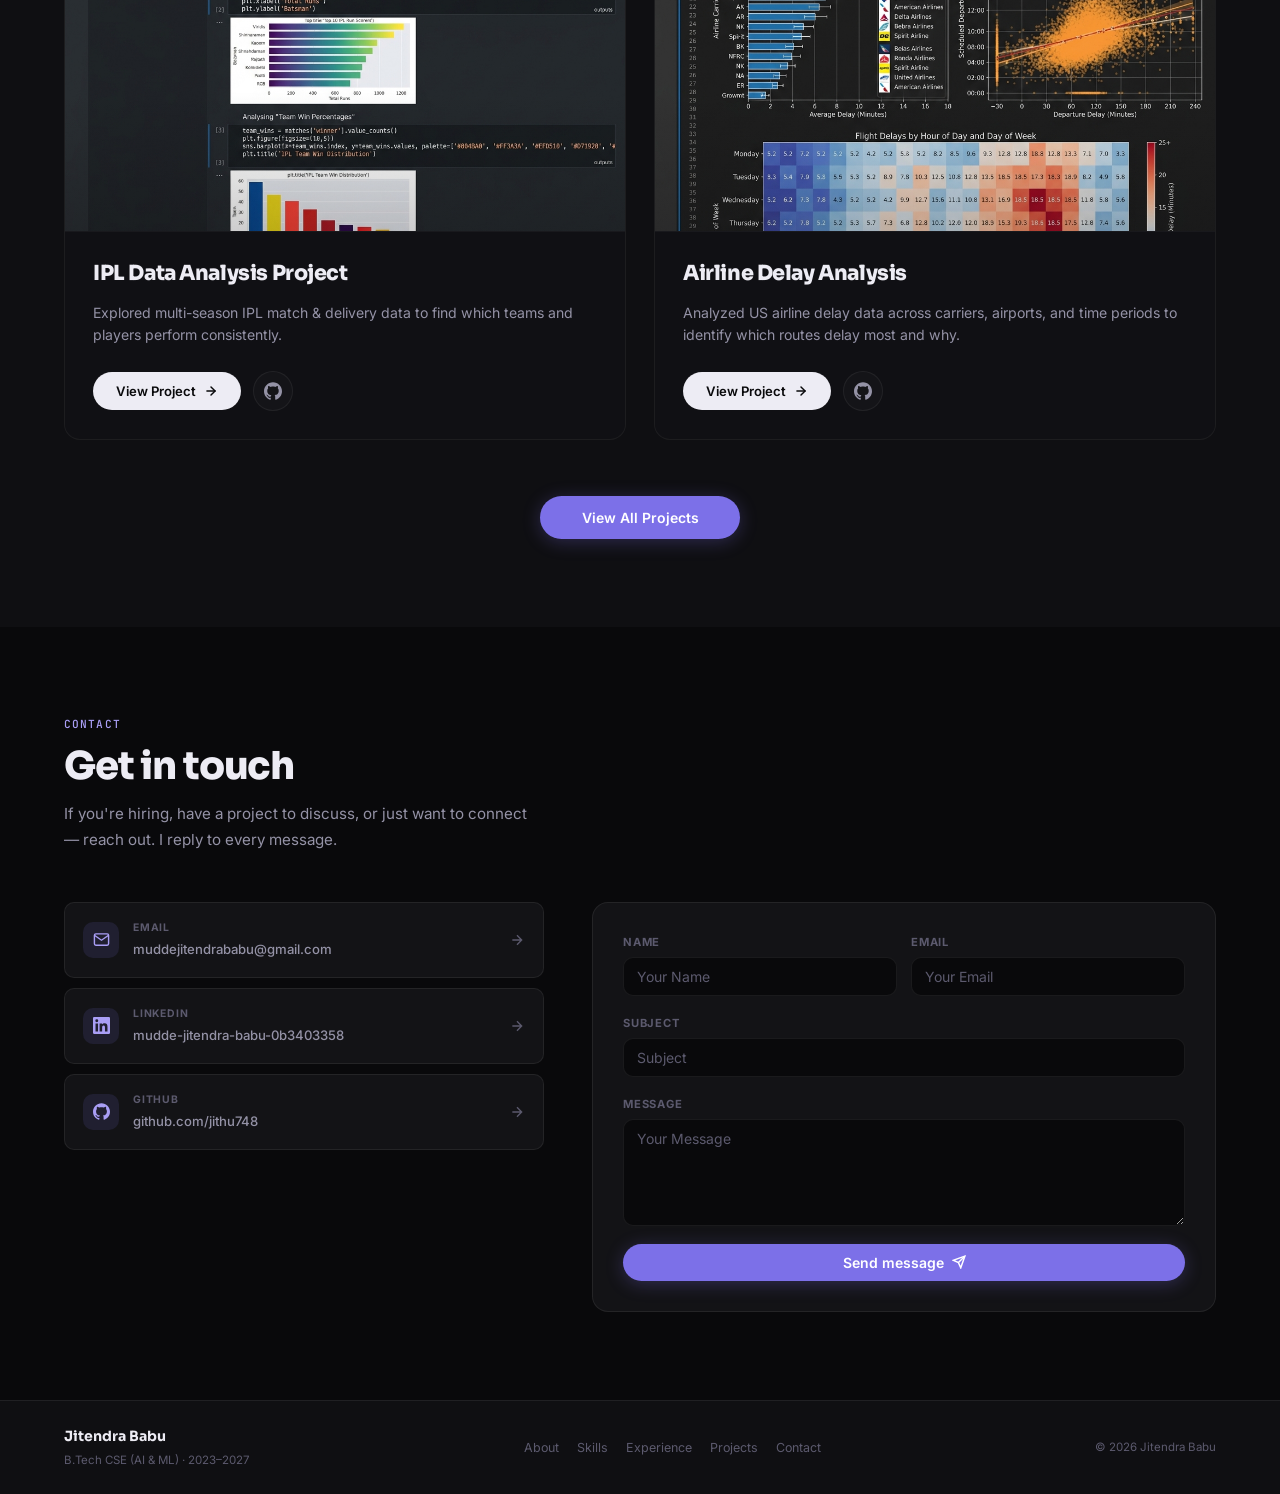
==== commit f1eb859e: "Integrate Formspree contact form with AJAX submission" ====
--- a/index.html
+++ b/index.html
@@ -509,23 +509,29 @@
       </div>
 
       <form class="contact-form reveal" id="contact-form" novalidate
+            action="https://formspree.io/f/xjgzddgn" method="POST"
             onsubmit="submitForm(event)">
         <div class="form-row-2">
           <div class="field">
             <label for="f-name">Name</label>
             <input type="text" id="f-name" name="name"
-                   placeholder="Your name" required autocomplete="name" />
+                   placeholder="Your Name" required autocomplete="name" />
           </div>
           <div class="field">
             <label for="f-email">Email</label>
             <input type="email" id="f-email" name="email"
-                   placeholder="your@email.com" required autocomplete="email" />
-          </div>
+                   placeholder="Your Email" required autocomplete="email" />
+          </div>
+        </div>
+        <div class="field">
+          <label for="f-subject">Subject</label>
+          <input type="text" id="f-subject" name="subject"
+                 placeholder="Subject" required />
         </div>
         <div class="field">
           <label for="f-msg">Message</label>
           <textarea id="f-msg" name="message" rows="5"
-                    placeholder="What's on your mind?" required></textarea>
+                    placeholder="Your Message" required></textarea>
         </div>
         <button type="submit" class="btn-solid btn-block" id="f-submit">
           Send message
